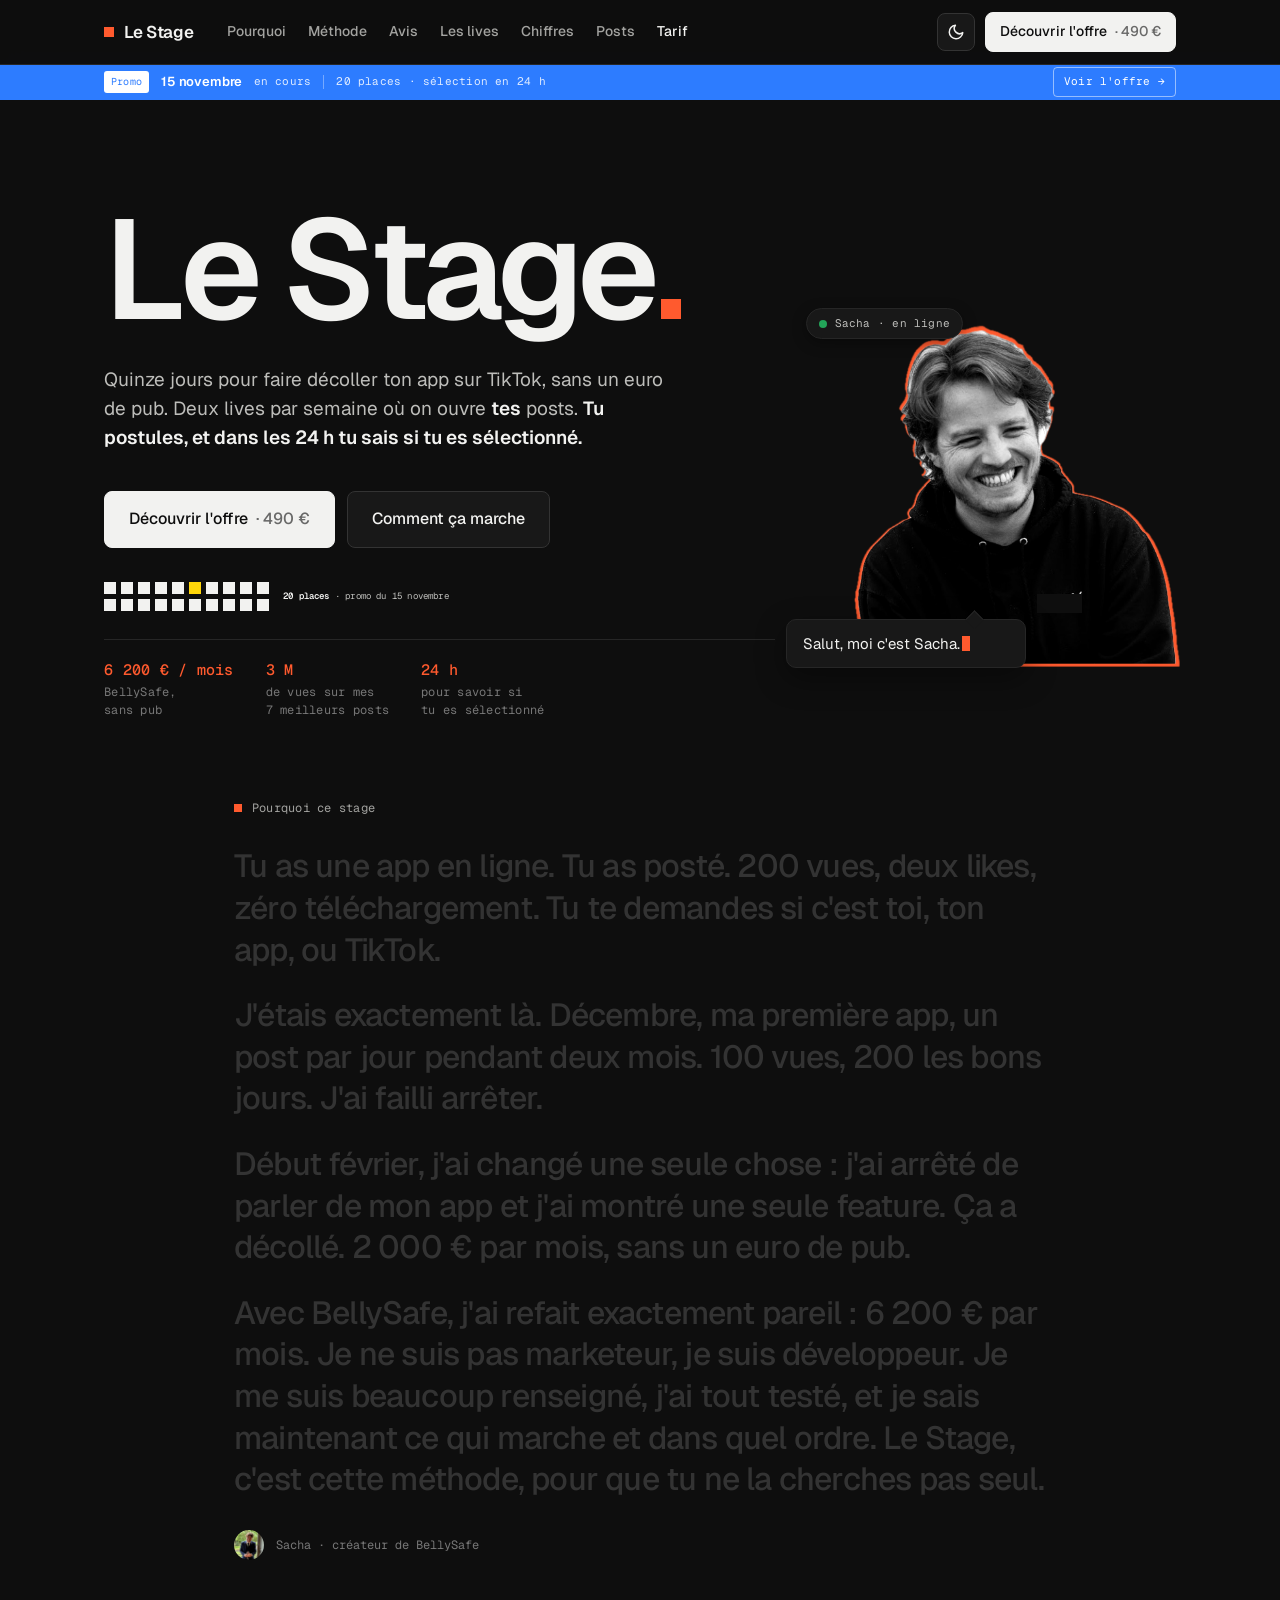
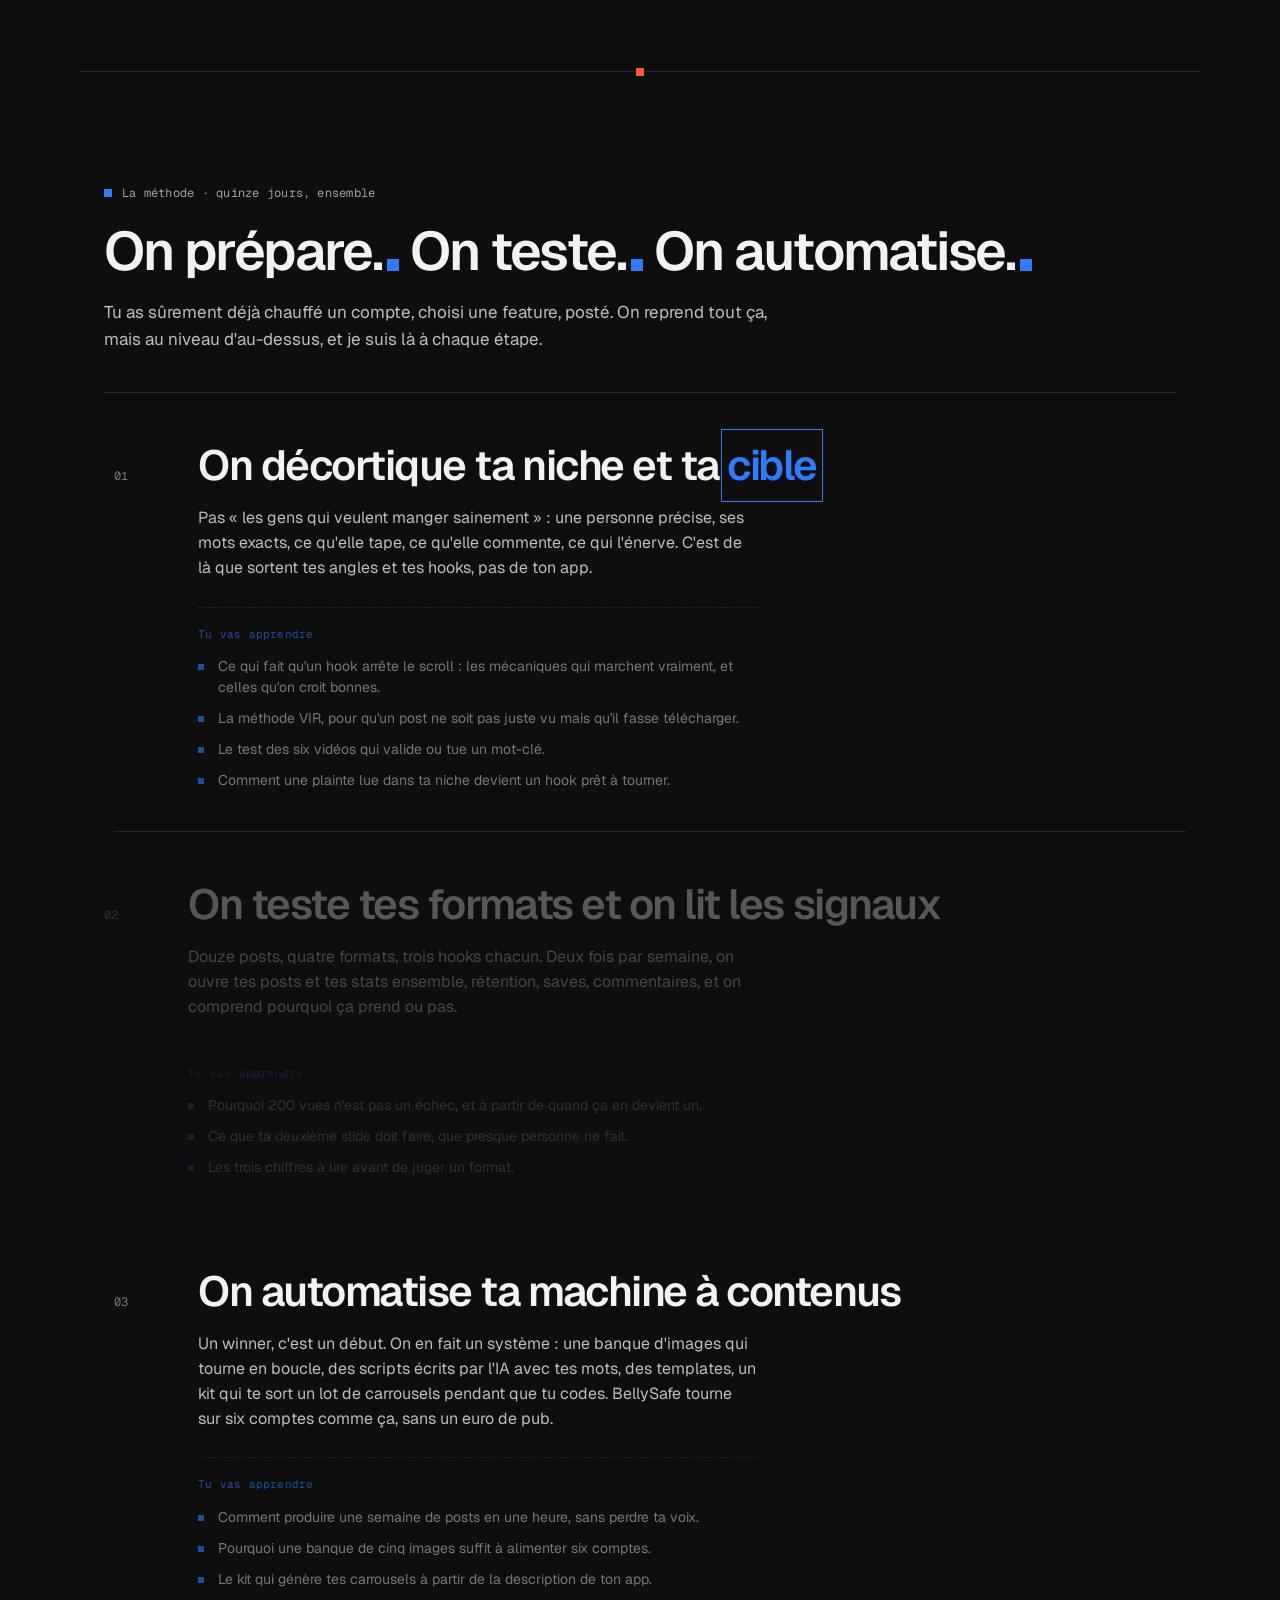
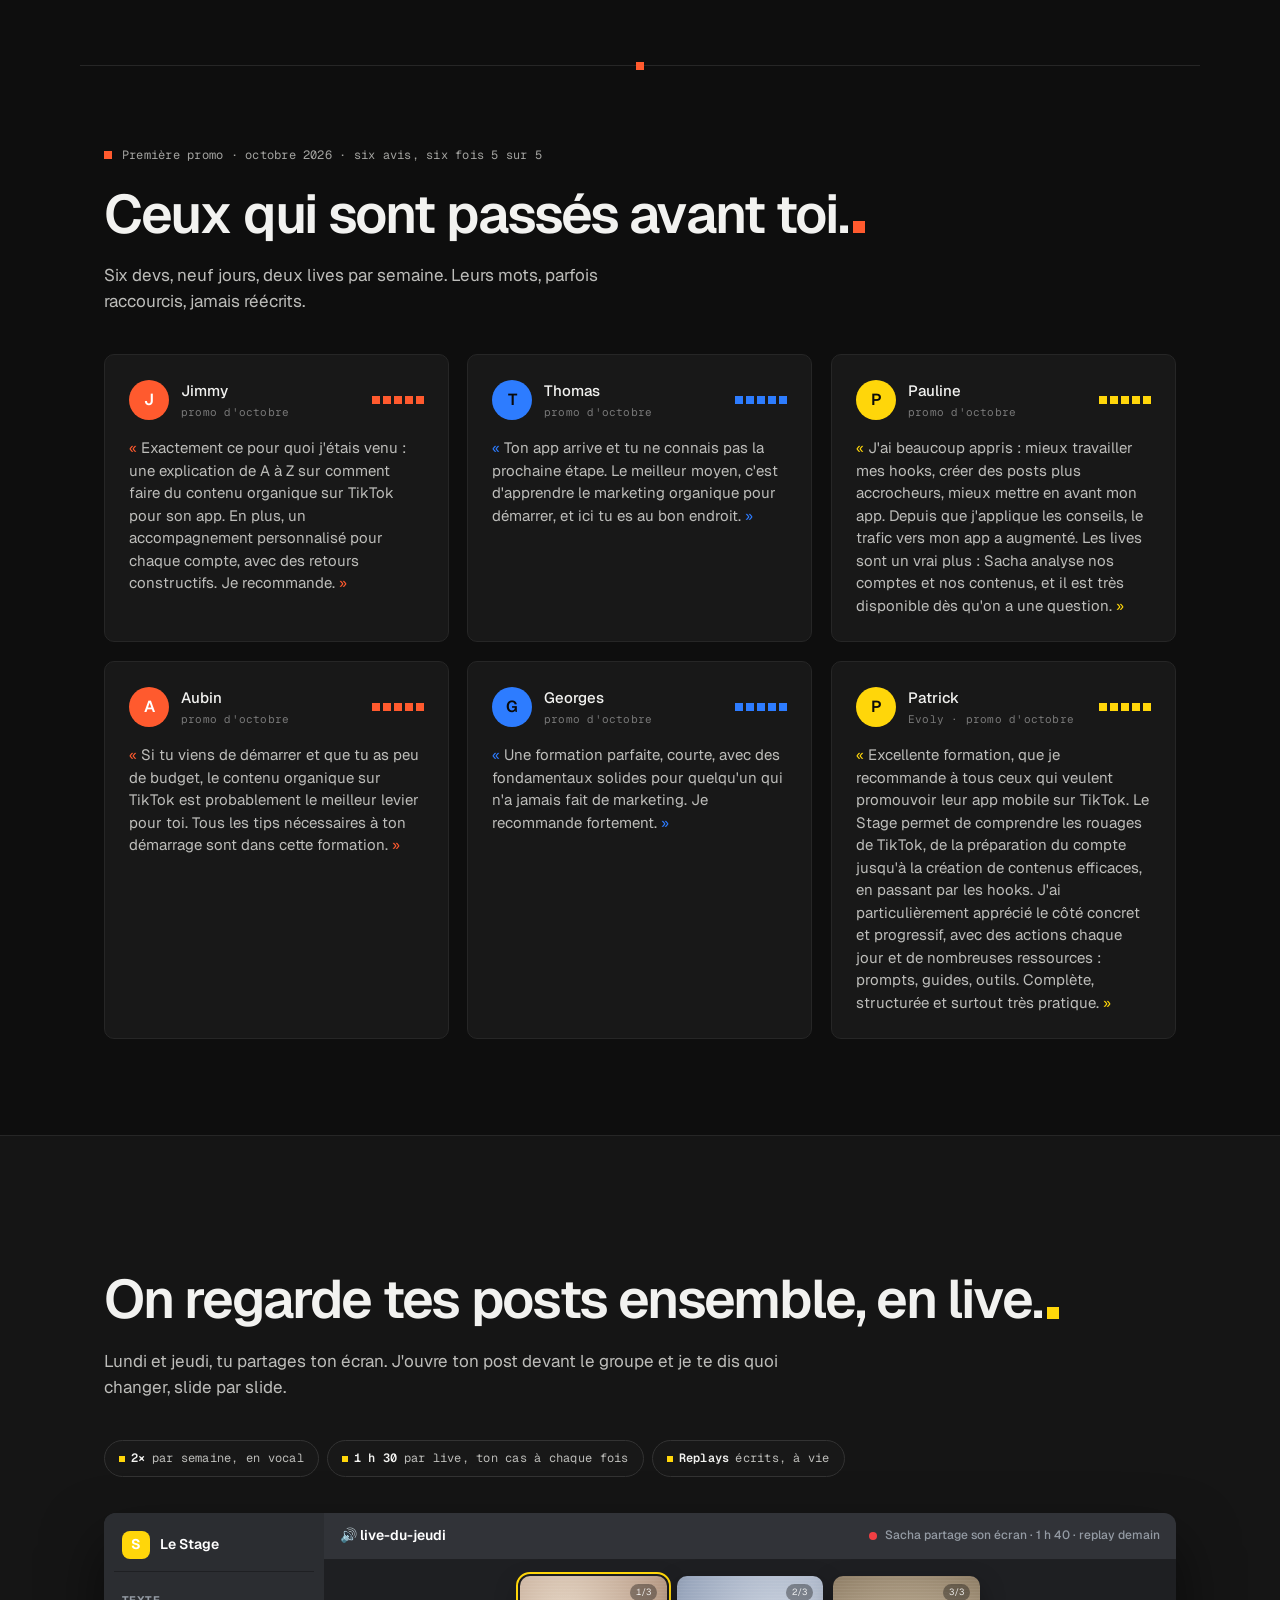
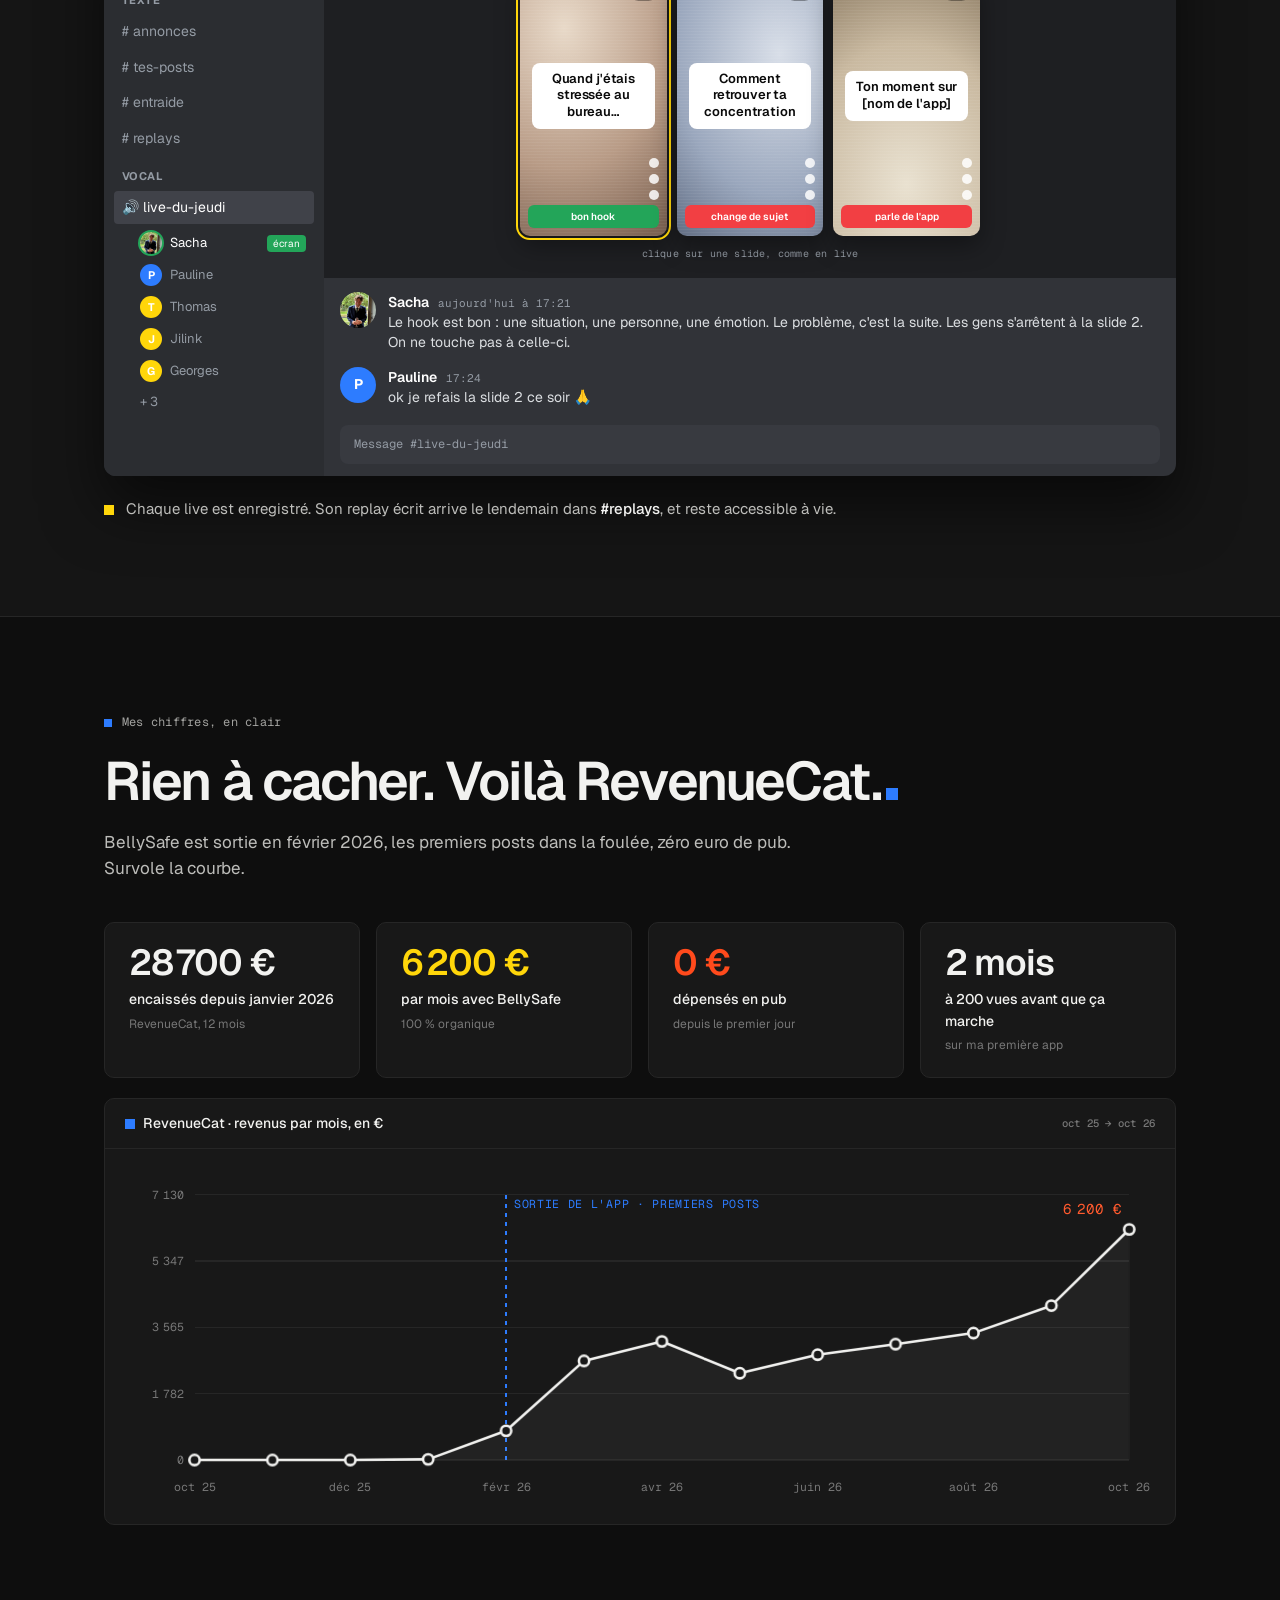
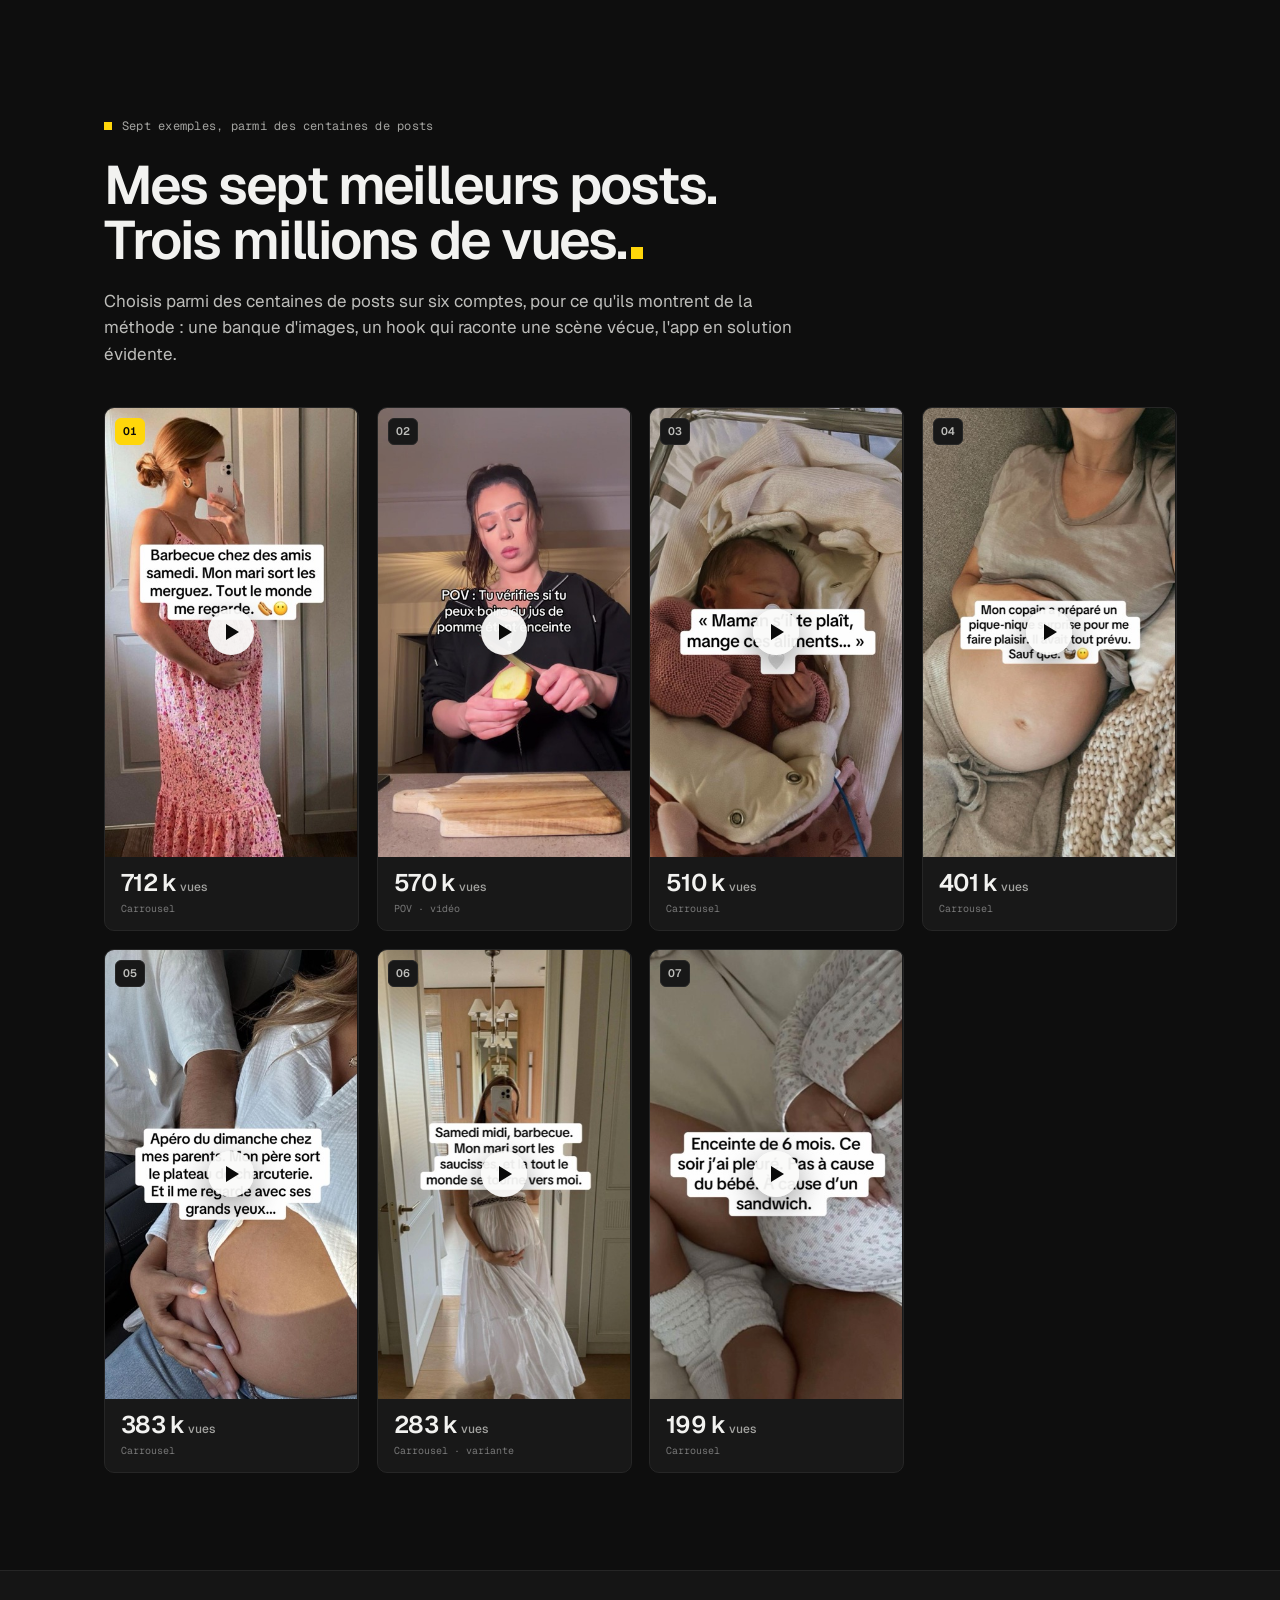
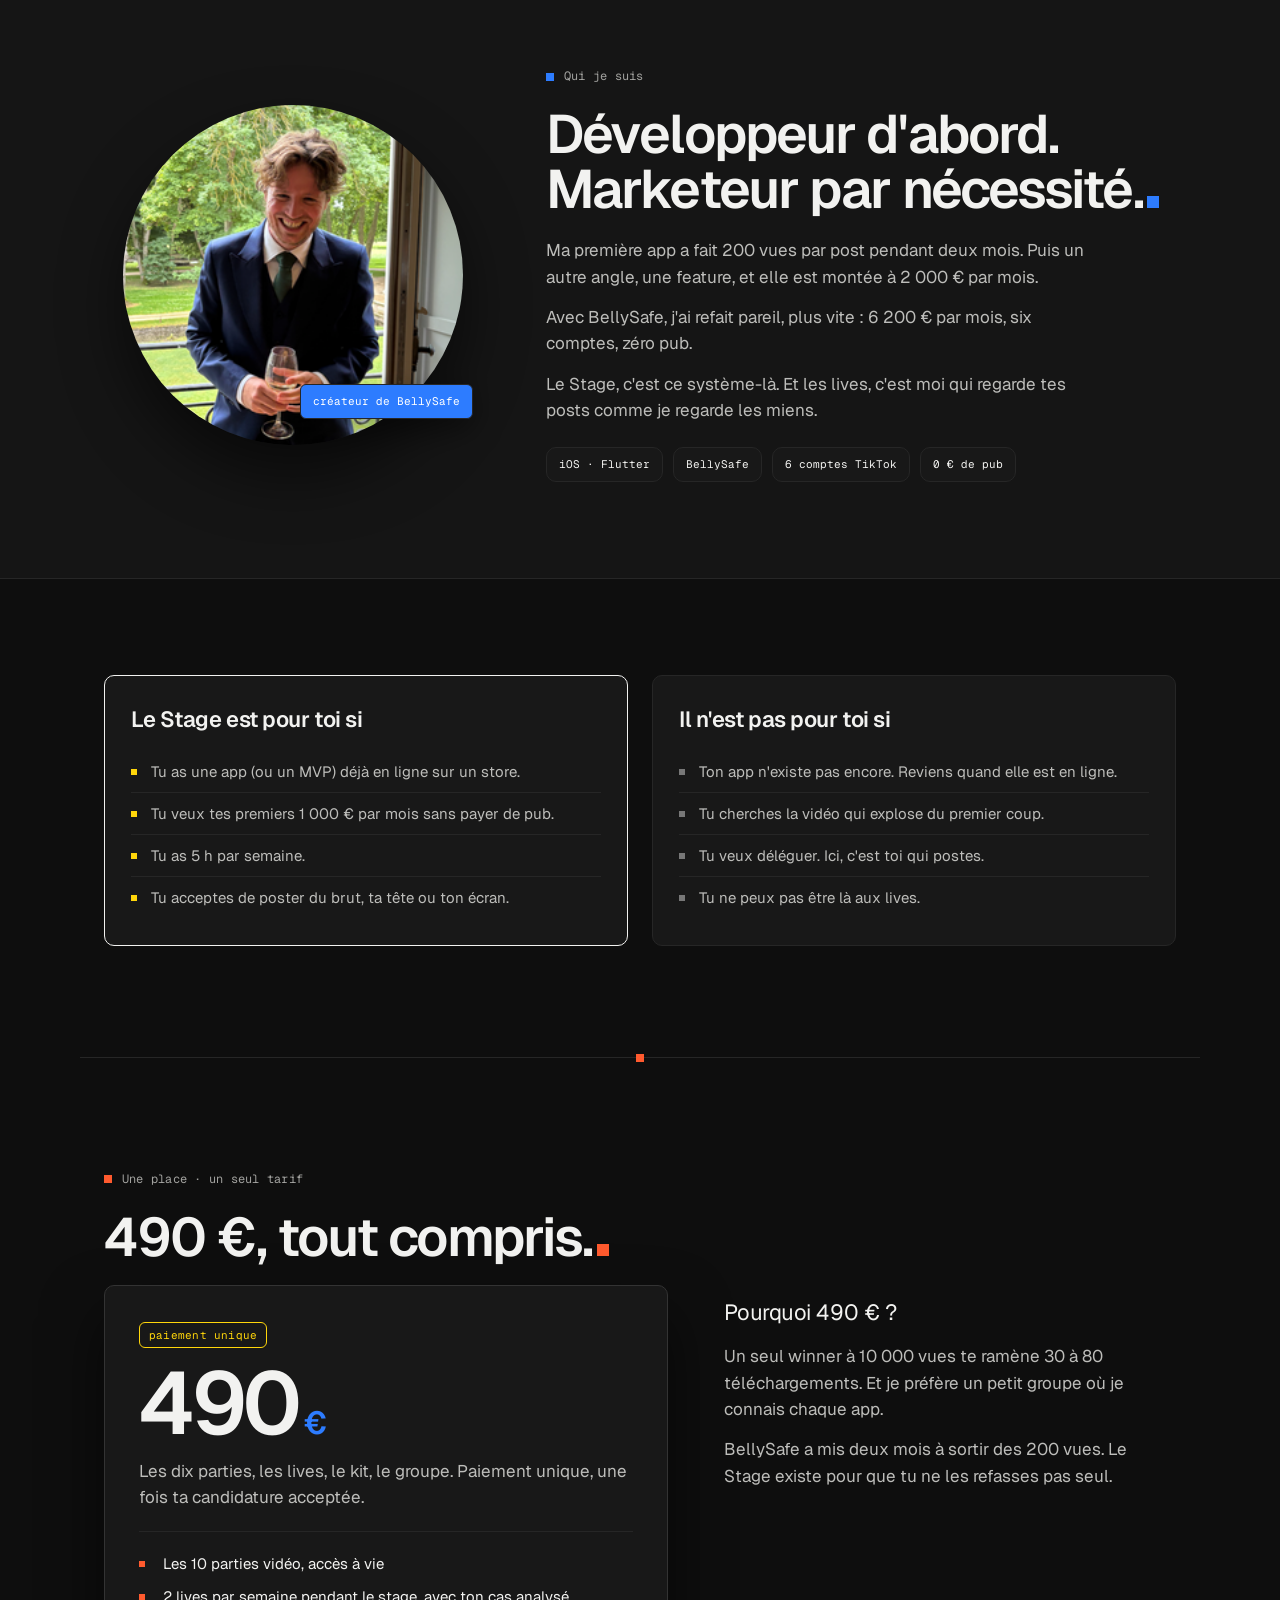
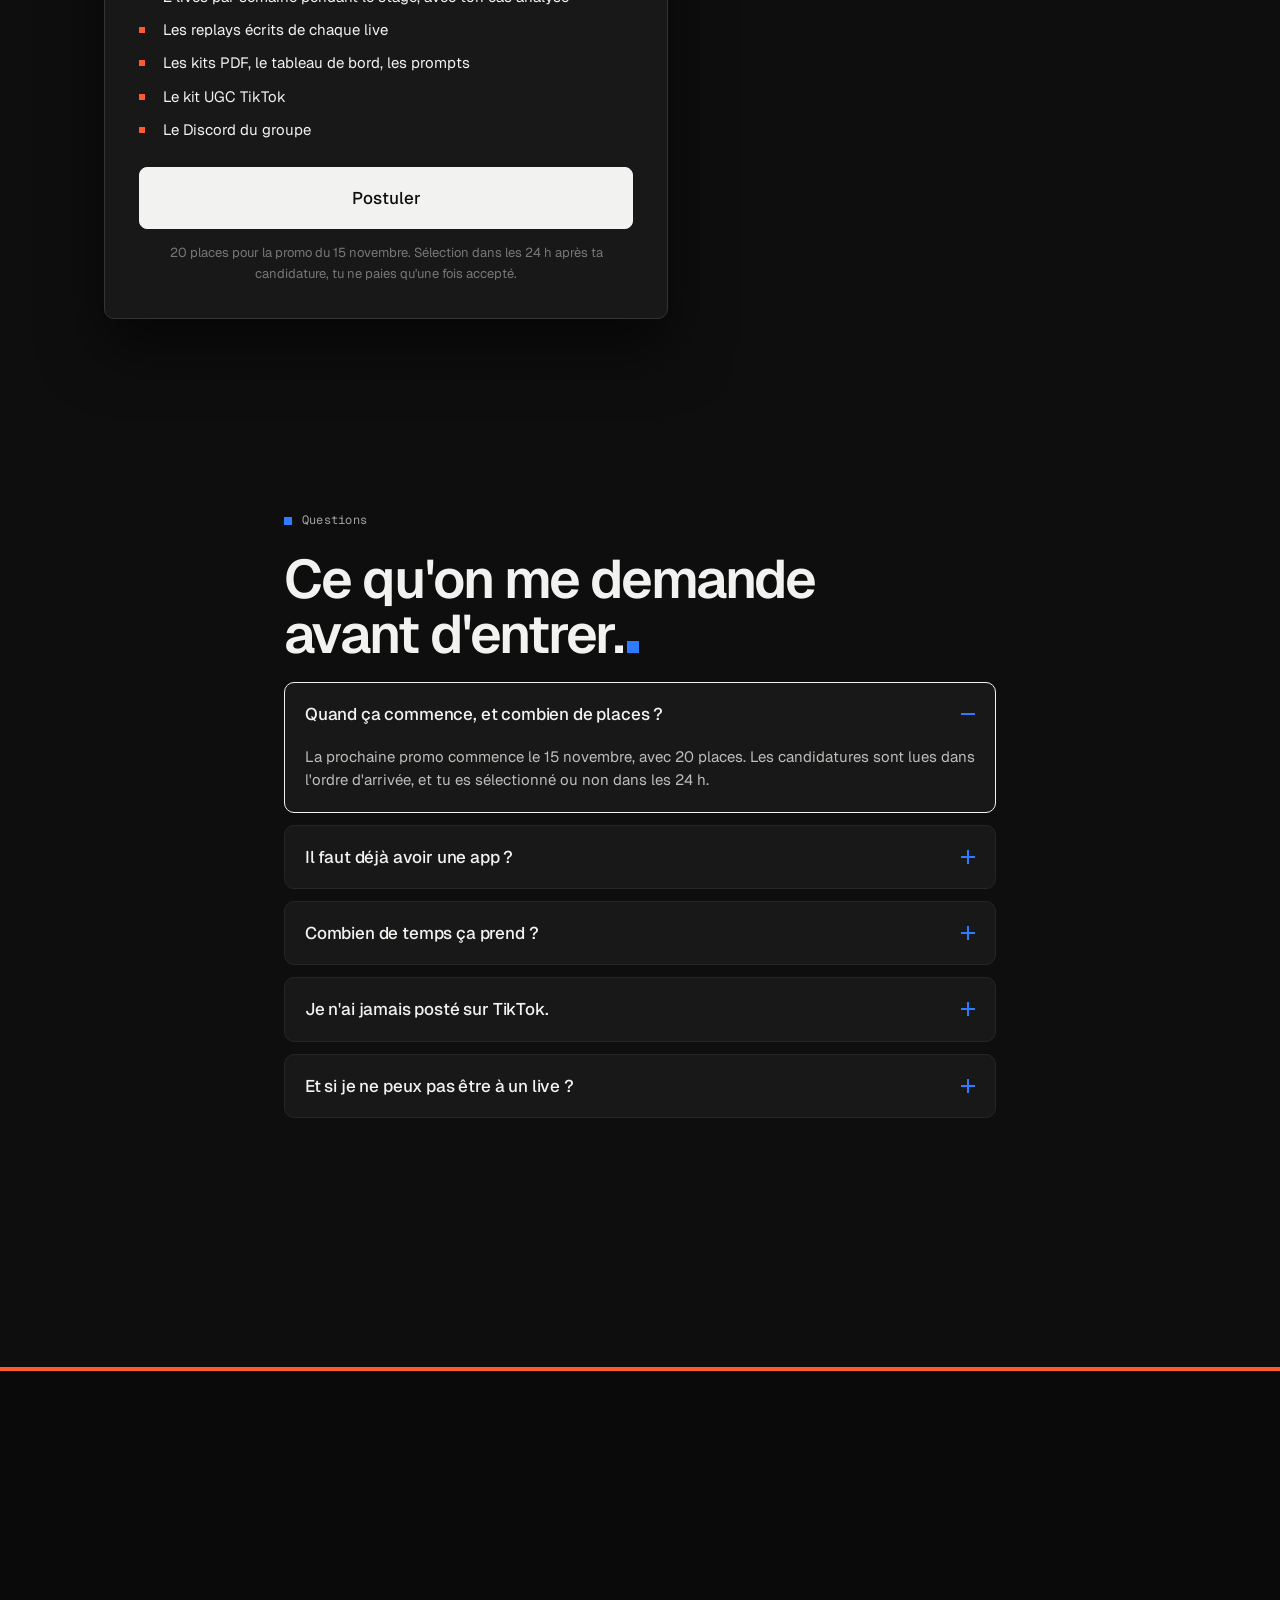
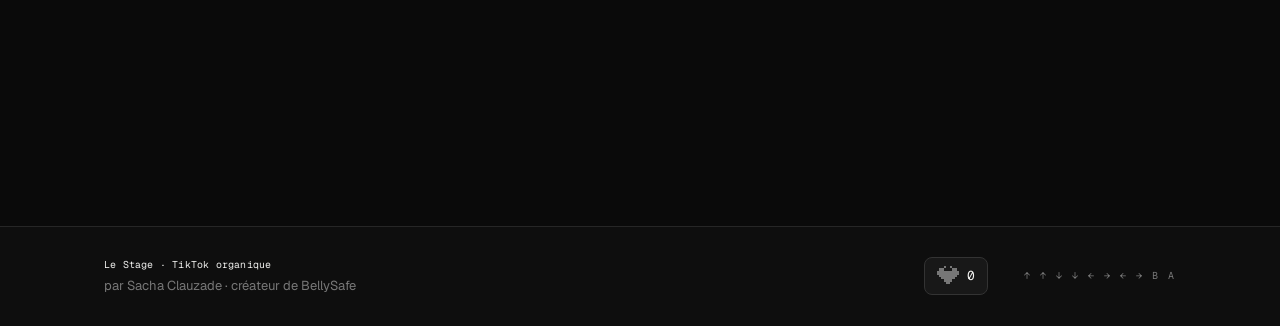
==== index.html @ ab3e021e "Les premiers boutons mènent au tarif, pas à la candidature ; prix rappelé sur la page postuler Co-Au" ====
<!doctype html>
<html lang="fr">
<head>
<meta charset="utf-8">
<meta name="viewport" content="width=device-width, initial-scale=1">
<title>Le Stage · TikTok organique, sur candidature</title>
<meta name="description" content="Le Stage : quinze jours pour faire décoller ton app sur TikTok sans un euro de pub. Tu postules, je lis ta candidature, je te dis si c'est pour toi. 490 €.">
<meta property="og:title" content="Le Stage · TikTok organique">
<meta property="og:description" content="Fais télécharger ton app. Sans un euro de pub. Quinze jours en ligne, vingt devs, deux lives par semaine où on analyse tes posts ensemble.">
<meta property="og:type" content="website">
<meta property="og:url" content="https://stage.sachaclauzade.me/">
<meta property="og:image" content="https://stage.sachaclauzade.me/assets/og.png">
<meta property="og:image:width" content="1200">
<meta property="og:image:height" content="630">
<meta name="twitter:card" content="summary_large_image">
<meta name="twitter:image" content="https://stage.sachaclauzade.me/assets/og.png">
<link rel="icon" type="image/png" sizes="64x64" href="favicon.png?v=3">
<link rel="icon" type="image/svg+xml" href="favicon.svg?v=3">
<link rel="shortcut icon" href="favicon.ico?v=3">
<link rel="apple-touch-icon" href="apple-touch-icon.png?v=3">
<link rel="preconnect" href="https://fonts.googleapis.com">
<link rel="preconnect" href="https://fonts.gstatic.com" crossorigin>
<link href="https://fonts.googleapis.com/css2?family=Geist:wght@400;500;600;700&family=Geist+Mono:wght@400;500&display=swap" rel="stylesheet">
<link rel="stylesheet" href="style.css">
</head>
<body>

<div class="intro" id="intro" aria-hidden="true"><i class="intro-px"></i></div>

<a class="skip" href="#methode">Aller au contenu</a>

<!-- ===================== NAV ===================== -->
<header class="nav">
  <div class="progress" id="progress" aria-hidden="true"></div>
  <div class="wrap nav-in">
    <a href="#top" class="brand boop" data-boop="y:-2"><i class="px-dot" aria-hidden="true"></i>Le Stage</a>
    <nav class="links" aria-label="Sections">
      <a href="#manifeste" class="boop" data-boop="y:-2">Pourquoi</a>
      <a href="#methode" class="boop" data-boop="y:-2">Méthode</a>
      <a href="#avis" class="boop" data-boop="y:-2">Avis</a>
      <a href="#lives" class="boop" data-boop="y:-2">Les lives</a>
      <a href="#chiffres" class="boop" data-boop="y:-2">Chiffres</a>
      <a href="#videos" class="boop" data-boop="y:-2">Posts</a>
      <a href="#tarif" class="boop" data-boop="y:-2">Tarif</a>
    </nav>
    <div class="nav-tools">
      <button class="icon-btn boop" id="themeToggle" data-boop="rotate:-20;scale:1.15" aria-label="Activer le mode sombre" title="Thème">
        <svg viewBox="0 0 24 24" width="18" height="18" fill="none" stroke="currentColor" stroke-width="2" stroke-linecap="round" stroke-linejoin="round" aria-hidden="true"><g class="th-sun"><circle cx="12" cy="12" r="4"/><path d="M12 2v2M12 20v2M4.9 4.9l1.4 1.4M17.7 17.7l1.4 1.4M2 12h2M20 12h2M4.9 19.1l1.4-1.4M17.7 6.3l1.4-1.4"/></g><g class="th-moon"><path d="M21 12.8A9 9 0 1 1 11.2 3a7 7 0 0 0 9.8 9.8z"/></g></svg>
      </button>
      <a href="#tarif" class="btn btn-ink btn-sm boop" data-boop="y:-2">Découvrir l'offre <span class="dim">· 490 €</span></a>
    </div>
  </div>
</header>

<div class="snack" id="snack" role="status">
  <div class="wrap snack-in">
    <span class="snack-tag mono">Promo</span>
    <b>15 novembre</b>
    <span class="mono snack-in-days" id="batchIn"></span>
    <span class="snack-sep" aria-hidden="true"></span>
    <span class="mono snack-places">20 places · sélection en 24 h</span>
    <a href="#tarif" class="snack-cta mono">Voir l'offre →</a>
  </div>
</div>


<main id="top">

<!-- ===================== HERO ===================== -->
<section class="hero" id="hero">
  <div class="wrap hero-in">
    <div class="hero-copy">
      <h1 class="h1" id="heroTitle"><span class="w">Le</span> <span class="w">Stage</span><i class="px-mascot" id="pixel" aria-hidden="true"></i></h1>
      <p class="lede">Quinze jours pour faire décoller ton app sur TikTok, sans un euro de pub. Deux lives par semaine où on ouvre <em>tes</em> posts. <b>Tu postules, et dans les 24 h tu sais si tu es sélectionné.</b></p>
      <div class="cta-row">
        <a href="#tarif" class="btn btn-ink btn-lg boop magnet" data-boop="y:-3;scale:1.03" id="heroCta" data-pixel-target>Découvrir l'offre <span class="dim">· 490 €</span></a>
        <a href="#manifeste" class="btn btn-lg boop" data-boop="y:-3">Comment ça marche</a>
      </div>
      <p class="places" aria-label="20 places pour la promo du 15 novembre"><span class="places-grid" id="placesGrid"></span><span class="mono"><b>20 places</b> · promo du 15 novembre</span></p>
      <ul class="proof mono" aria-label="Preuves">
        <li><b>6 200 € / mois</b><span>BellySafe,<br>sans pub</span></li>
        <li><b>3 M</b><span>de vues sur mes<br>7 meilleurs posts</span></li>
        <li><b>24 h</b><span>pour savoir si<br>tu es sélectionné</span></li>
      </ul>
    </div>
    <div class="hero-art" id="heroArt">
      <div class="bubble-wrap">
        <div class="portrait" id="portrait">
          <i class="rim" aria-hidden="true"></i>
          <img class="face" src="assets/sacha-cutout.png" alt="Sacha Clauzade" width="554" height="554">
          <i class="patch" aria-hidden="true"></i>
        </div>
        <span class="status mono"><i></i>Sacha · en ligne</span>
        <div class="say px-card" id="say"><p><span id="sayText"></span><i class="caret"></i></p></div>
      </div>
    </div>
  </div>
</section>

<!-- ===================== MANIFESTE ===================== -->
<section class="section manifeste" id="manifeste">
  <div class="wrap">
    <p class="eyebrow mono">Pourquoi ce stage</p>
    <div class="words" id="words">
    <p>Tu as une app en ligne. Tu as posté. 200 vues, deux likes, zéro téléchargement. Tu te demandes si c'est toi, ton app, ou TikTok.</p>
    <p>J'étais exactement là. Décembre, ma première app, un post par jour pendant deux mois. 100 vues, 200 les bons jours. J'ai failli arrêter.</p>
    <p>Début février, j'ai changé une seule chose : j'ai arrêté de parler de mon app et j'ai montré <em>une seule feature</em>. Ça a décollé. 2 000 € par mois, sans un euro de pub.</p>
    <p>Avec BellySafe, j'ai refait exactement pareil : 6 200 € par mois. Je ne suis pas marketeur, je suis développeur. Je me suis beaucoup renseigné, j'ai tout testé, et je sais maintenant ce qui marche et dans quel ordre. Le Stage, c'est cette méthode, pour que tu ne la cherches pas seul.</p>
    </div>
    <p class="sig"><img src="assets/sacha.png" alt="">Sacha · créateur de BellySafe</p>
  </div>
</section>

<div class="divider" aria-hidden="true"><button class="rainbow" aria-label="Retourner le pixel"></button></div>

<!-- ===================== MÉTHODE ===================== -->
<section class="section methode" id="methode">
  <div class="wrap">
    <p class="eyebrow mono">La méthode · quinze jours, ensemble</p>
    <h2 class="h2"><span class="hl">On prépare.</span> <span class="hl">On teste.</span> <span class="hl">On automatise.</span></h2>
    <p class="p p-wide">Tu as sûrement déjà chauffé un compte, choisi une feature, posté. On reprend tout ça, mais au niveau d'au-dessus, et je suis là à chaque étape.</p>

    <ol class="parts-list" id="partsList">
      <li class="pl" data-fx="target"><span class="pl-no mono">01</span><div><h3>On décortique ta niche et ta <span class="kw">cible</span></h3><p>Pas « les gens qui veulent manger sainement » : une personne précise, ses mots exacts, ce qu'elle tape, ce qu'elle commente, ce qui l'énerve. C'est de là que sortent tes angles et tes hooks, pas de ton app.</p>
        <ul class="learn"><li class="mono">Tu vas apprendre</li><li>Ce qui fait qu'un hook arrête le scroll : les mécaniques qui marchent vraiment, et celles qu'on croit bonnes.</li><li>La méthode VIR, pour qu'un post ne soit pas juste vu mais qu'il fasse télécharger.</li><li>Le test des six vidéos qui valide ou tue un mot-clé.</li><li>Comment une plainte lue dans ta niche devient un hook prêt à tourner.</li></ul></div></li>
      <li class="pl" data-fx="eye"><span class="pl-no mono">02</span><div><h3>On teste tes formats et on lit les <span class="kw">signaux</span></h3><p>Douze posts, quatre formats, trois hooks chacun. Deux fois par semaine, on ouvre tes posts et tes stats ensemble, rétention, saves, commentaires, et on comprend pourquoi ça prend ou pas.</p>
        <ul class="learn"><li class="mono">Tu vas apprendre</li><li>Pourquoi 200 vues n'est pas un échec, et à partir de quand ça en devient un.</li><li>Ce que ta deuxième slide doit faire, que presque personne ne fait.</li><li>Les trois chiffres à lire avant de juger un format.</li></ul></div></li>
      <li class="pl" data-fx="burst"><span class="pl-no mono">03</span><div><h3>On <span class="kw">automatise</span> ta machine à contenus</h3><p>Un winner, c'est un début. On en fait un système : une banque d'images qui tourne en boucle, des scripts écrits par l'IA avec tes mots, des templates, un kit qui te sort un lot de carrousels pendant que tu codes. BellySafe tourne sur six comptes comme ça, sans un euro de pub.</p>
        <ul class="learn"><li class="mono">Tu vas apprendre</li><li>Comment produire une semaine de posts en une heure, sans perdre ta voix.</li><li>Pourquoi une banque de cinq images suffit à alimenter six comptes.</li><li>Le kit qui génère tes carrousels à partir de la description de ton app.</li></ul></div></li>
    </ol>
  </div>
</section>

<div class="divider" aria-hidden="true"><button class="rainbow" aria-label="Retourner le pixel"></button></div>

<!-- ===================== AVIS ===================== -->
<section class="section avis" id="avis">
  <div class="wrap">
    <p class="eyebrow">Première promo · octobre 2026 · six avis, six fois 5 sur 5</p>
    <h2 class="h2">Ceux qui sont <span class="hl">passés avant toi.</span></h2>
    <p class="p">Six devs, neuf jours, deux lives par semaine. Leurs mots, parfois raccourcis, jamais réécrits.</p>
    <div class="avis-grid" id="avisGrid"></div>
  </div>
</section>

<!-- ===================== LIVES ===================== -->
<section class="section lives" id="lives">
  <div class="wrap">
    <p class="eyebrow mono">Le cœur du Stage · deux lives par semaine, sur Discord</p>
    <h2 class="h2">On regarde tes posts <span class="hl">ensemble, en live.</span></h2>
    <p class="p p-wide">Lundi et jeudi, tu partages ton écran. J'ouvre ton post devant le groupe et je te dis quoi changer, slide par slide.</p>
    <ul class="live-keys mono" aria-label="Les lives en bref">
      <li><b>2×</b> par semaine, en vocal</li>
      <li><b>1 h 30</b> par live, ton cas à chaque fois</li>
      <li><b>Replays</b> écrits, à vie</li>
    </ul>

    <div class="dc" id="liveDemo" aria-label="Exemple d'analyse en live, sur Discord">
      <aside class="dc-side">
        <div class="dc-server"><span class="dc-logo">S</span>Le Stage</div>
        <div class="dc-cat">Texte</div>
        <div class="dc-ch">#&nbsp;annonces</div>
        <div class="dc-ch">#&nbsp;tes-posts</div>
        <div class="dc-ch">#&nbsp;entraide</div>
        <div class="dc-ch">#&nbsp;replays</div>
        <div class="dc-cat">Vocal</div>
        <div class="dc-ch is-on">🔊&nbsp;live-du-jeudi</div>
        <ul class="dc-voice">
          <li class="is-talking"><img src="assets/sacha.png" alt=""><span>Sacha</span><i>écran</i></li>
          <li><b style="--a:var(--c2)">P</b><span>Pauline</span></li>
          <li><b style="--a:var(--px)">T</b><span>Thomas</span></li>
          <li><b style="--a:var(--c1)">J</b><span>Jilink</span></li>
          <li><b style="--a:var(--c1)">G</b><span>Georges</span></li>
          <li class="dc-more">+ 3</li>
        </ul>
      </aside>
      <div class="dc-main">
        <div class="dc-head"><span>🔊 live-du-jeudi</span><span class="dc-live"><i></i>Sacha partage son écran · 1 h 40 · replay demain</span></div>
        <div class="dc-screen">
          <div class="slides" id="slides">
            <button class="slide s1 is-active" data-slide="1"><span class="slide-no">1/3</span><span class="slide-txt">Quand j'étais stressée au bureau…</span><span class="slide-ui"><i></i><i></i><i></i></span><span class="verdict ok">bon hook</span></button>
            <button class="slide s2" data-slide="2"><span class="slide-no">2/3</span><span class="slide-txt">Comment retrouver ta concentration</span><span class="slide-ui"><i></i><i></i><i></i></span><span class="verdict ko">change de sujet</span></button>
            <button class="slide s3" data-slide="3"><span class="slide-no">3/3</span><span class="slide-txt">Ton moment sur [nom de l'app]</span><span class="slide-ui"><i></i><i></i><i></i></span><span class="verdict ko">parle de l'app</span></button>
          </div>
          <p class="dc-screen-hint mono">clique sur une slide, comme en live</p>
        </div>
        <div class="dc-chat">
          <div class="dc-msg"><img src="assets/sacha.png" alt=""><div><p class="dc-who">Sacha <span class="mono">aujourd'hui à 17:21</span></p>
            <div class="note" data-for="1"><p>Le hook est bon : une situation, une personne, une émotion. Le problème, c'est la suite. Les gens s'arrêtent à la slide 2. On ne touche pas à celle-ci.</p></div>
            <div class="note" data-for="2" hidden><p>La slide 2 doit <em>aggraver</em> le problème annoncé : le cœur qui s'accélère, les vagues d'angoisse. Et finir par une phrase qui appelle la suite. Pas un nouveau sujet.</p></div>
            <div class="note" data-for="3" hidden><p>« Ton moment sur Bloom » ne dit rien à qui ne connaît pas l'app. Reste vague et montre la feature : « j'ai utilisé cette app et en 30 secondes, j'allais mieux ».</p></div>
          </div></div>
          <div class="dc-msg"><b style="--a:var(--c2)">P</b><div><p class="dc-who">Pauline <span class="mono">17:24</span></p><p>ok je refais la slide 2 ce soir 🙏</p></div></div>
          <div class="dc-input mono">Message #live-du-jeudi</div>
        </div>
      </div>
    </div>

    <p class="replay-line"><span class="px-dot"></span>Chaque live est enregistré. Son replay écrit arrive le lendemain dans <b>#replays</b>, et reste accessible à vie.</p>


  </div>
</section>

<!-- ===================== CHIFFRES ===================== -->
<section class="section chiffres" id="chiffres">
  <div class="wrap">
    <p class="eyebrow">Mes chiffres, en clair</p>
    <h2 class="h2">Rien à cacher. <span class="hl">Voilà RevenueCat.</span></h2>
    <p class="p p-wide">BellySafe est sortie en février 2026, les premiers posts dans la foulée, zéro euro de pub. Survole la courbe.</p>
    <div class="stats" id="stats"></div>
    <figure class="rc px" id="rcChart" aria-label="Courbe des revenus mensuels RevenueCat, octobre 2025 à octobre 2026">
      <figcaption class="rc-head">
        <span class="rc-logo"><i></i> RevenueCat · revenus par mois, en €</span>
        <span class="mono dim" id="rcRange"></span>
      </figcaption>
      <div class="rc-body" id="rcBody"></div>
    </figure>
  </div>
</section>

<!-- ===================== VIDÉOS ===================== -->
<section class="section videos" id="videos">
  <div class="wrap">
    <p class="eyebrow mono">Sept exemples, parmi des centaines de posts</p>
    <h2 class="h2">Mes sept meilleurs posts. <span class="hl">Trois millions de vues.</span></h2>
    <p class="p p-wide">Choisis parmi des centaines de posts sur six comptes, pour ce qu'ils montrent de la méthode : une banque d'images, un hook qui raconte une scène vécue, l'app en solution évidente.</p>
    <div class="vgrid" id="vgrid"></div>
  </div>
</section>

<!-- ===================== QUI JE SUIS ===================== -->
<section class="section about" id="about">
  <div class="wrap about-in">
    <div class="about-photo tilt" id="aboutPhoto">
      <img src="assets/sacha.png" alt="Sacha Clauzade, le sourire, un verre à la main" width="256" height="256">
      <span class="float-tag px bg-pink tag-about">créateur de BellySafe</span>
    </div>
    <div>
      <p class="eyebrow">Qui je suis</p>
      <h2 class="h2">Développeur d'abord. <span class="hl">Marketeur par nécessité.</span></h2>
      <p class="p">Ma première app a fait 200 vues par post pendant deux mois. Puis un autre angle, une feature, et elle est montée à 2 000 € par mois.</p>
      <p class="p">Avec BellySafe, j'ai refait pareil, plus vite : 6 200 € par mois, six comptes, zéro pub.</p>
      <p class="p">Le Stage, c'est ce système-là. Et les lives, c'est moi qui regarde tes posts comme je regarde les miens.</p>
      <ul class="about-facts">
        <li class="px boop" data-boop="rotate:-2">iOS · Flutter</li>
        <li class="px boop" data-boop="rotate:2">BellySafe</li>
        <li class="px boop" data-boop="rotate:-2">6 comptes TikTok</li>
        <li class="px boop" data-boop="rotate:2">0 € de pub</li>
      </ul>
    </div>
  </div>
</section>

<!-- ===================== POUR QUI ===================== -->
<section class="section pourqui">
  <div class="wrap grid-2 gap">
    <div class="px col col-yes">
      <h3 class="h3">Le Stage est pour toi si</h3>
      <ul class="plain">
        <li>Tu as une app (ou un MVP) déjà en ligne sur un store.</li>
        <li>Tu veux tes premiers 1 000 € par mois sans payer de pub.</li>
        <li>Tu as 5 h par semaine.</li>
        <li>Tu acceptes de poster du brut, ta tête ou ton écran.</li>
      </ul>
    </div>
    <div class="px col col-dim">
      <h3 class="h3">Il n'est pas pour toi si</h3>
      <ul class="plain">
        <li>Ton app n'existe pas encore. Reviens quand elle est en ligne.</li>
        <li>Tu cherches la vidéo qui explose du premier coup.</li>
        <li>Tu veux déléguer. Ici, c'est toi qui postes.</li>
        <li>Tu ne peux pas être là aux lives.</li>
      </ul>
    </div>
  </div>
</section>

<div class="divider" aria-hidden="true"><button class="rainbow" aria-label="Retourner le pixel"></button></div>

<!-- ===================== TARIF ===================== -->
<section class="section tarif" id="tarif">
  <div class="wrap">
    <p class="eyebrow">Une place · un seul tarif</p>
    <h2 class="h2">490 €, <span class="hl">tout compris.</span></h2>
    <div class="price-wrap">
      <article class="price px tilt" id="priceCard">
        <div class="price-head">
          <span class="price-badge mono">paiement unique</span>
          <p class="price-amount"><span class="big" id="priceNum">490</span><span class="cur">€</span></p>
          <p class="price-sub">Les dix parties, les lives, le kit, le groupe. Paiement unique, une fois ta candidature acceptée.</p>
        </div>
        <ul class="price-list">
          <li>Les 10 parties vidéo, accès à vie</li>
          <li>2 lives par semaine pendant le stage, avec ton cas analysé</li>
          <li>Les replays écrits de chaque live</li>
          <li>Les kits PDF, le tableau de bord, les prompts</li>
          <li>Le kit UGC TikTok</li>
          <li>Le Discord du groupe</li>
        </ul>
        <a href="postuler.html" class="btn btn-ink btn-xl boop magnet" id="buyBtn" data-boop="y:-3;scale:1.02" data-pixel-target>Postuler</a>
        <p class="price-foot dim">20 places pour la promo du 15 novembre. Sélection dans les 24 h après ta candidature, tu ne paies qu'une fois accepté.</p>
      </article>
      <aside class="price-side">
        <p class="h3">Pourquoi 490 € ?</p>
        <p class="p">Un seul winner à 10 000 vues te ramène 30 à 80 téléchargements. Et je préfère un petit groupe où je connais chaque app.</p>
        <p class="p">BellySafe a mis deux mois à sortir des 200 vues. Le Stage existe pour que tu ne les refasses pas seul.</p>
      </aside>
    </div>
  </div>
</section>

<!-- ===================== FAQ ===================== -->
<section class="section faq" id="faq">
  <div class="wrap narrow">
    <p class="eyebrow">Questions</p>
    <h2 class="h2">Ce qu'on me demande <span class="hl">avant d'entrer.</span></h2>
    <div class="acc">
      <details class="px" open>
        <summary>Quand ça commence, et combien de places ?<span class="plus" aria-hidden="true"></span></summary>
        <div class="acc-body"><p>La prochaine promo commence le 15 novembre, avec 20 places. Les candidatures sont lues dans l'ordre d'arrivée, et tu es sélectionné ou non dans les 24 h.</p></div>
      </details>
      <details class="px">
        <summary>Il faut déjà avoir une app ?<span class="plus" aria-hidden="true"></span></summary>
        <div class="acc-body"><p>Oui. Le stage suppose une app ou un MVP en ligne sur un store. Tout part d'une feature de ton app à montrer, et tout se mesure en téléchargements.</p></div>
      </details>
      <details class="px">
        <summary>Combien de temps ça prend ?<span class="plus" aria-hidden="true"></span></summary>
        <div class="acc-body"><p>1 à 2 h de travail par partie, jusqu'à une demi-journée quand tu tournes plusieurs vidéos (6 en partie 7). Plus 30 min de warm-up par jour pendant les 3 premiers jours, et les lives.</p></div>
      </details>
      <details class="px">
        <summary>Je n'ai jamais posté sur TikTok.<span class="plus" aria-hidden="true"></span></summary>
        <div class="acc-body"><p>Tant mieux : on crée un compte neuf, exprès. Un compte perso, sans nom d'app, qui chauffe pendant 3 jours avant la première publication. Tu pars avec les mêmes armes que tout le monde.</p></div>
      </details>
      <details class="px">
        <summary>Et si je ne peux pas être à un live ?<span class="plus" aria-hidden="true"></span></summary>
        <div class="acc-body"><p>Chaque live a son replay écrit, avec ce qu'il faut retenir et les passages à écouter. Mais ton cas n'est analysé que si tu es là. Viens.</p></div>
      </details>
      <details class="px">
        <summary>Ça marche sans pub, vraiment ?<span class="plus" aria-hidden="true"></span></summary>
        <div class="acc-body"><p>BellySafe fait 6 200 € par mois sans un euro de pub depuis le début. Les leviers payants (créateurs, Spark Ads) sont présentés en partie 10 comme des options pour plus tard, quand ta routine tourne.</p></div>
      </details>
      <details class="px">
        <summary>C'est quoi la différence avec le bootcamp ?<span class="plus" aria-hidden="true"></span></summary>
        <div class="acc-body"><p>Le contenu est le même, resserré en 10 parties. Ce qui change, c'est le format : un groupe, des dates, et surtout les lives où on passe tes contenus au crible. C'est ça qui fait avancer.</p></div>
      </details>
    </div>
  </div>
</section>

<!-- ===================== FINAL CTA ===================== -->
<section class="section final" id="reserver">
  <div class="field-px" id="fieldPx" aria-hidden="true"></div>
  <div class="wrap final-in">
    <h2 class="h2">Promo du 15 novembre.<br>Vingt places, <span class="hl">sélection en 24 h.</span></h2>
    <a href="postuler.html" class="btn btn-paper btn-xl boop magnet" id="finalBtn" data-boop="y:-3;scale:1.02" data-pixel-target>Postuler · 5 minutes</a>
    <p class="dim">Tu réponds à quelques questions, je lis, et dans les 24 h tu sais si tu es sélectionné.</p>
  </div>
</section>

</main>

<footer class="foot">
  <div class="wrap foot-in">
    <div class="foot-left">
      <span class="mono">Le Stage · TikTok organique</span>
      <span class="dim">par Sacha Clauzade · créateur de BellySafe</span>
    </div>
    <button class="like boop" id="likeBtn" data-boop="scale:1.2;rotate:-6" aria-label="Aimer cette page">
      <svg class="heart" viewBox="0 0 10 9" width="22" height="20" shape-rendering="crispEdges" aria-hidden="true">
        <g class="heart-body">
        <rect x="1" y="1" width="2" height="1"/><rect x="3" y="0" width="1" height="1"/><rect x="6" y="0" width="1" height="1"/><rect x="7" y="1" width="2" height="1"/>
        <rect x="0" y="2" width="10" height="2"/><rect x="1" y="4" width="8" height="1"/><rect x="2" y="5" width="6" height="1"/><rect x="3" y="6" width="4" height="1"/><rect x="4" y="7" width="2" height="1"/>
        </g>
        <g class="heart-eyes"><rect class="heart-eye" x="3" y="2" width="1" height="1"/><rect class="heart-eye" x="6" y="2" width="1" height="1"/></g>
      </svg>
      <span class="mono" id="likeCount">0</span>
    </button>
    <p class="foot-note dim mono">↑ ↑ ↓ ↓ ← → ← → B A</p>
  </div>
</footer>

<div id="particles" aria-hidden="true"></div>
<div id="toast" class="toast px" role="status" aria-live="polite" hidden></div>

<div class="modal" id="videoModal" hidden>
  <div class="modal-bg" data-close></div>
  <div class="modal-box px">
    <button class="modal-close icon-btn" data-close aria-label="Fermer">✕</button>
    <div class="modal-frame" id="modalFrame"></div>
  </div>
</div>

<script src="data.js"></script>
<script src="app.js"></script>
</body>
</html>
---- style.css ----
/* ============================================================
   Le Stage · base
   Gris-blanc, noir, Geist. Un seul pixel orange, vivant.
   ============================================================ */

:root {
  --paper: #0E0E0E;
  --paper-2: #151515;
  --card: #181818;
  --ink: #F2F2F0;
  --ink-2: #BDBDBA;
  --g3: #777777;
  --g4: #A3A3A0;
  --line: #262626;
  --line-2: #333333;
  --px: #FF5A2E;
  --px-soft: rgba(255, 90, 46, 0.16);
  --c1: #FFD60A;   /* the trio: orange (--px), yellow, blue. Nothing else. */
  --c2: #2D7CFF;
  --ok: #23A559;   /* Discord green, only inside the Discord window */
  --pink: var(--px);           /* app.js reads --pink for particles and the chart */
  --violet: var(--px);
  --green: #4FD08A;
  --shadow: 0 10px 30px rgba(0,0,0,.4);
  --shadow-sm: 0 4px 14px rgba(0,0,0,.35);
  --shadow-lg: 0 30px 60px rgba(0,0,0,.55);
  --radius: 10px;
  --body: "Geist", "Inter", system-ui, sans-serif;
  --head: "Geist", "Inter", system-ui, sans-serif;
  --serif: var(--head);
  --display: "Geist Mono", ui-monospace, monospace;
  --spring: linear(0, 0.009, 0.035 2.1%, 0.141, 0.281 6.7%, 0.723 12.9%, 0.938 16.7%, 1.017, 1.077, 1.121, 1.149 24.3%, 1.159, 1.163, 1.161, 1.154 29.9%, 1.129 32.8%, 1.051 39.6%, 1.017 43.1%, 0.991, 0.977 51%, 0.974 53.8%, 0.975 57.1%, 0.997 69.8%, 1.003 76.9%, 1);
  --spring-soft: linear(0, 0.013, 0.05 2.9%, 0.19 6.6%, 0.455 11.4%, 0.75 16.9%, 0.952 21.5%, 1.043 24.3%, 1.108 27.5%, 1.139 30.4%, 1.148 33.1%, 1.138 36.4%, 1.096 41.4%, 1.012 50.5%, 0.983 56.9%, 0.98 63.1%, 1.002 79.6%, 1);
  color-scheme: dark;
}
:root[data-theme="light"] { --paper: #F3F3F1; --paper-2: #EBEBE8; --card: #FAFAF9; --ink: #0A0A0A; --ink-2: #4A4A4A; --g3: #8C8C8C; --g4: #5E5E5E; --line: #DCDCD8; --line-2: #C9C9C4; --px: #FF4A1C; --px-soft: rgba(255,74,28,.12); --green: #1E9E5A; --shadow: 0 1px 0 rgba(10,10,10,.04), 0 10px 30px rgba(10,10,10,.06); --shadow-sm: 0 1px 0 rgba(10,10,10,.04), 0 4px 14px rgba(10,10,10,.05); --shadow-lg: 0 2px 0 rgba(10,10,10,.04), 0 30px 60px rgba(10,10,10,.10); color-scheme: light; }

* { box-sizing: border-box; }
html { scroll-behavior: smooth; }
@media (prefers-reduced-motion: reduce) { html { scroll-behavior: auto; } }
body { margin: 0; background: var(--paper); color: var(--ink); font-family: var(--body); font-size: 17px; line-height: 1.55; -webkit-font-smoothing: antialiased; overflow-x: hidden; }
h1, h2, h3, h4 { margin: 0; font-weight: 600; letter-spacing: -0.03em; text-wrap: balance; }
p { margin: 0; }
a { color: inherit; }
button { font: inherit; color: inherit; background: none; border: 0; padding: 0; cursor: pointer; }
ul, ol { margin: 0; padding: 0; list-style: none; }
svg { display: block; }
img { display: block; max-width: 100%; }
em { font-style: italic; }
b { font-weight: 600; }
code { font-family: var(--display); font-size: 0.85em; background: var(--paper-2); padding: 2px 6px; border-radius: 5px; }

.mono { font-family: var(--display); font-size: 0.76em; letter-spacing: 0.02em; }
.dim { color: var(--g3); }
.wrap { max-width: 1120px; margin: 0 auto; padding-inline: 24px; }
.wrap.narrow { max-width: 760px; }
.skip { position: absolute; left: -999px; top: 8px; background: var(--ink); color: var(--paper); padding: 8px 12px; z-index: 100; }
.skip:focus { left: 8px; }
:focus-visible { outline: 2px solid var(--px); outline-offset: 3px; border-radius: 4px; }

.c-pink { color: var(--px); }
.c-cyan, .c-yellow { color: var(--ink); }
.bg-pink { background: var(--px) !important; color: #fff; }
.bg-cyan, .bg-yellow { background: var(--card) !important; color: var(--ink); }

/* a pixel: the only colour on the page */
.px-dot { display: inline-block; width: 10px; height: 10px; background: var(--px); flex: none; }
.hl { color: var(--ink); position: relative; white-space: nowrap; }
.hl::after { content: ""; display: inline-block; width: .22em; height: .22em; background: var(--px); margin-left: .08em; vertical-align: baseline; transform: scale(0); }
.reveal.is-in .hl::after, .final .hl::after { animation: hlpop .6s var(--spring) .7s forwards; }
@keyframes hlpop { to { transform: scale(1); } }
@media (max-width: 600px) { .hl { white-space: normal; } }

/* --- card ------------------------------------------------- */
.px { background: var(--card); border: 1px solid var(--line); border-radius: var(--radius); }
.px-card { background: var(--card); border: 1px solid var(--line); border-radius: var(--radius); box-shadow: var(--shadow); }

/* --- type ------------------------------------------------- */
.eyebrow { font-family: var(--display); font-size: 12px; letter-spacing: 0.02em; color: var(--g4); margin-bottom: 22px; display: flex; align-items: center; gap: 10px; }
.eyebrow::before { content: ""; width: 8px; height: 8px; background: var(--px); flex: none; }
.snack { position: fixed; top: 64px; left: 0; right: 0; z-index: 39; height: 36px; background: var(--c2); color: #fff; font-size: 13px; }
.snack-in { display: flex; align-items: center; gap: 12px; height: 100%; white-space: nowrap; }
.snack-tag { font-size: 10px; background: #fff; color: var(--c2); padding: 3px 7px; border-radius: 3px; }
.snack b { font-weight: 600; letter-spacing: -0.01em; }
.snack-in-days { font-size: 11px; color: rgba(255,255,255,.85); }
.snack-sep { width: 1px; height: 14px; background: rgba(255,255,255,.35); }
.snack-places { font-size: 11px; color: rgba(255,255,255,.85); }
.snack-cta { margin-left: auto; font-size: 11px; color: #fff; text-decoration: none; padding: 5px 10px; border: 1px solid rgba(255,255,255,.5); border-radius: 4px; transition: background 150ms, color 150ms; }
.snack-cta:hover { background: #fff; color: var(--c2); }
main { padding-top: 36px; }
.nav { top: 0; }
.intro { z-index: 100; }
@media (max-width: 700px) { .snack-places, .snack-sep { display: none; } .snack { font-size: 12px; } }
.h1 { font-size: clamp(64px, 11vw, 152px); line-height: 0.92; letter-spacing: -0.05em; font-weight: 600; position: relative; }
.h1 .w { display: inline-block; }
.h1 .l { display: inline-block; transition: color 300ms; will-change: transform; }
.h1 .l.is-hit { color: var(--hit, var(--px)); }
.h2 { font-size: clamp(32px, 4.4vw, 54px); line-height: 1.02; letter-spacing: -0.035em; margin-bottom: 20px; }
.h3 { font-size: 22px; letter-spacing: -0.02em; margin-bottom: 14px; }
.lede { font-size: 19px; line-height: 1.55; max-width: 560px; margin-top: 30px; color: var(--ink-2); }
.lede em { color: var(--ink); font-style: normal; font-weight: 600; }
.lede b { color: var(--ink); }
.p { max-width: 560px; color: var(--ink-2); }
.p + .p { margin-top: 14px; }
.p-wide { max-width: 700px; margin-bottom: 40px; }
.ok { color: var(--green); }
.ko { color: var(--g3); }

/* --- buttons ---------------------------------------------- */
.btn { display: inline-flex; align-items: center; gap: 8px; font-weight: 500; font-size: 15px; text-decoration: none; padding: 13px 20px; border-radius: 8px; background: var(--card); color: var(--ink); border: 1px solid var(--line-2); transition: border-color 150ms, box-shadow 200ms, transform 200ms var(--spring), background 150ms; white-space: nowrap; }
.btn:hover { border-color: var(--ink); }
.btn:active { transform: scale(0.98); }
.btn-ink { background: var(--ink); color: var(--paper); border-color: var(--ink); }
.btn-ink:hover { background: var(--px); border-color: var(--px); color: #fff; box-shadow: 0 10px 30px var(--px-soft), 0 0 0 4px var(--px-soft); }
.magnet { transition: transform 200ms var(--spring-soft); }
.btn-ink .dim { color: color-mix(in srgb, var(--paper) 60%, transparent); }
.btn-paper { background: var(--paper); color: var(--ink); border-color: var(--paper); }
.btn-paper:hover { background: var(--px); color: #fff; border-color: var(--px); }
.btn-sm { padding: 8px 14px; font-size: 14px; }
.btn-lg { padding: 15px 24px; font-size: 16px; }
.btn-xl { padding: 17px 28px; font-size: 17px; width: 100%; justify-content: center; }
.btn .arrow { display: inline-block; animation: bob 1.4s var(--spring) infinite; }
@keyframes bob { 0%,100% { translate: 0 0; } 50% { translate: 0 3px; } }
.icon-btn { width: 38px; height: 38px; display: grid; place-items: center; border: 1px solid var(--line-2); border-radius: 8px; background: var(--card); }
.icon-btn:hover { border-color: var(--ink); }

.boop, .tilt { will-change: transform; }
@media (prefers-reduced-motion: reduce) { .boop, .tilt { transform: none !important; } }

/* --- nav -------------------------------------------------- */
.nav { position: sticky; z-index: 40; background: color-mix(in srgb, var(--paper) 84%, transparent); backdrop-filter: blur(12px); -webkit-backdrop-filter: blur(12px); border-bottom: 1px solid var(--line); }
.progress { position: absolute; left: 0; bottom: -1px; height: 2px; width: 100%; background: var(--px); transform: scaleX(var(--p, 0)); transform-origin: left; }
.nav-in { display: flex; align-items: center; gap: 26px; height: 64px; }
.brand { display: inline-flex; align-items: center; gap: 10px; text-decoration: none; font-weight: 600; font-size: 17px; letter-spacing: -0.02em; white-space: nowrap; }
.links { display: flex; gap: 22px; margin-left: 8px; }
.links a { font-size: 14px; font-weight: 500; text-decoration: none; color: var(--g4); transition: color 150ms; }
.links a:hover, .links a.is-active { color: var(--ink); }
.nav-tools { margin-left: auto; display: flex; align-items: center; gap: 10px; }
#soundToggle .snd-off { display: none; }
#soundToggle[aria-pressed="false"] .snd-waves { display: none; }
#soundToggle[aria-pressed="false"] .snd-off { display: block; }
.th-sun { display: none; }
:root[data-theme="light"] .th-sun { display: block; }
:root[data-theme="light"] .th-moon { display: none; }
@media (max-width: 960px) { .links { display: none; } }
@media (max-width: 560px) { .nav-tools .btn { display: none; } }

/* --- hero ------------------------------------------------- */
.hero { padding: 104px 0 80px; position: relative; }
.hero-in { display: grid; grid-template-columns: 1.3fr 0.7fr; gap: 40px; align-items: center; }
.cta-row { display: flex; flex-wrap: wrap; gap: 12px; margin-top: 38px; }
.places { display: flex; align-items: center; gap: 14px; margin-top: 34px; font-size: 12px; color: var(--ink-2); flex-wrap: wrap; }
.places b { color: var(--ink); }
.places-grid { display: grid; grid-template-columns: repeat(10, 10px); gap: 4px; }
.places-grid { grid-template-columns: repeat(10, 12px); gap: 5px; }
.places-grid i { width: 12px; height: 12px; background: var(--ink); transform: scale(.4); opacity: .4; cursor: pointer; transition: transform 250ms var(--spring), background 180ms steps(1); }
.places-grid i:hover { transform: scale(1.5) rotate(45deg) !important; }
.places-grid.is-in i { animation: placein .5s var(--spring) forwards; animation-delay: calc(var(--i) * 45ms); }
.places-grid i.lit { background: var(--lit, var(--px)); transform: scale(1.25); }
@keyframes placein { to { transform: scale(1); opacity: 1; } }
.places b { color: var(--ink); }
.proof { display: grid; grid-template-columns: repeat(4, auto); justify-content: start; gap: 12px 32px; margin-top: 28px; border-top: 1px solid var(--line); padding-top: 18px; }
.proof li { display: flex; flex-direction: column; }
@media (max-width: 560px) { .proof { grid-template-columns: 1fr 1fr; } }
.proof b { font-size: 15px; font-weight: 500; color: var(--px); }
.proof span { font-size: 12px; color: var(--g3); margin-top: 2px; line-height: 1.5; }

/* the mascot pixel, as the full stop of the title */
.px-mascot { display: inline-block; width: .14em; height: .14em; background: var(--px); margin-left: .06em; vertical-align: baseline; cursor: pointer; will-change: transform; transition: scale 180ms var(--spring); }
.px-mascot.blink { scale: 1 .25; }
.px-ghost { position: fixed; left: 0; top: 0; width: 14px; height: 14px; background: var(--px); pointer-events: none; z-index: 54; opacity: .5; animation: ghost 500ms ease-out forwards; }
@keyframes ghost { to { opacity: 0; transform: scale(.4); } }
.px-mascot:hover { scale: 1.25; }

/* the bubble: photo, orbiting pixels, status, a speech bubble that types */
.hero-art { display: flex; justify-content: center; }
.bubble-wrap { position: relative; width: 360px; height: 380px; }
.portrait { position: absolute; inset: 0; cursor: pointer; --rim: var(--px); --rw: 1.022; }
.portrait:hover { --rw: 1.04; }
.face { position: absolute; inset: 0; width: 100%; height: 100%; object-fit: contain; display: block; filter: grayscale(1) contrast(1.05); z-index: 2; transition: transform 300ms var(--spring); }
.portrait:hover .face { transform: scale(1.01); }
/* a thick rim around the silhouette: the photo's own mask, scaled up, hollowed out */
.rim { position: absolute; inset: 0; background: var(--rim); transition: background 150ms steps(1), transform 350ms var(--spring); z-index: 1;
  -webkit-mask: url("assets/sacha-cutout.png") center / contain no-repeat; mask: url("assets/sacha-cutout.png") center / contain no-repeat;
  transform: scale(var(--rw)); transform-origin: 50% 62%; }
.rim::after { content: ""; position: absolute; inset: 0; background: var(--paper); -webkit-mask: inherit; mask: inherit; transform: scale(calc(1 / var(--rw) * .996)); transform-origin: 50% 62%; }
.portrait:hover .rim { animation: rimcycle 1.2s steps(1) infinite; }
@keyframes rimcycle { 0% { background: var(--px); } 33% { background: var(--c1); } 66% { background: var(--c2); } 100% { background: var(--px); } }
.portrait.glitch { --rim: var(--c2); }
.portrait.glitch .face { transform: translate(4px, -2px); transition: none; }
.status, .say { z-index: 5; }
.patch { position: absolute; left: 61.5%; top: 79%; width: 12.5%; height: 5%; background: var(--paper); pointer-events: none; z-index: 3; }
.status { position: absolute; top: 14px; left: -10px; display: inline-flex; align-items: center; gap: 8px; background: var(--card); border: 1px solid var(--line); border-radius: 999px; padding: 6px 12px; font-size: 11px; color: var(--ink-2); box-shadow: var(--shadow-sm); }
.status i { width: 8px; height: 8px; border-radius: 50%; background: var(--ok); box-shadow: 0 0 0 0 rgba(0,208,132,.5); animation: ping 1.8s ease-out infinite; }
@keyframes ping { to { box-shadow: 0 0 0 8px rgba(0,208,132,0); } }
.say { position: absolute; left: -30px; bottom: 6px; min-width: 240px; max-width: 290px; padding: 12px 16px; font-size: 15px; color: var(--ink); animation: float 5s ease-in-out infinite; }
.say p { margin: 0; min-height: 1.5em; }
.say::before { content: ""; position: absolute; top: -7px; right: 44px; width: 12px; height: 12px; background: var(--card); border-left: 1px solid var(--line); border-top: 1px solid var(--line); transform: rotate(45deg); }
.caret { display: inline-block; width: 8px; height: 1em; background: var(--px); vertical-align: -0.15em; margin-left: 2px; animation: blink 0.9s steps(1) infinite; }
@keyframes blink { 50% { opacity: 0; } }
@keyframes float { 0%,100% { translate: 0 0; } 50% { translate: 0 -8px; } }
@media (max-width: 900px) {
  .hero { padding: 56px 0 56px; }
  .hero-in { grid-template-columns: 1fr; gap: 28px; }
  .hero-art { order: -1; justify-content: flex-start; }
  .bubble-wrap { width: 100%; height: 260px; }
  .portrait { inset: 0 auto 0 0; width: 240px; }
  .status { left: 0; top: 0; }
  .say { left: 170px; bottom: 10px; min-width: 0; max-width: 200px; }
}

/* cursor sparkles in the hero: tiny pixels */
.spark { position: fixed; left: 0; top: 0; pointer-events: none; z-index: 55; width: 6px; height: 6px; translate: var(--x) var(--y); background: var(--c, var(--px)); animation: spark 650ms var(--spring-soft) forwards; }
@keyframes spark { 0% { transform: translate(-50%,-50%) scale(0); opacity: 1; } 40% { transform: translate(-50%,-50%) scale(1); } 100% { transform: translate(-50%, calc(-50% - 22px)) scale(0); opacity: 0; } }

/* --- divider: a hairline with one pixel ----------------------- */
.divider { padding: 12px 0; display: flex; justify-content: center; }
.rainbow { width: min(100% - 48px, 1120px); height: 8px; cursor: pointer; background: linear-gradient(var(--line), var(--line)) center / 100% 1px no-repeat; position: relative; }
.rainbow::after { content: ""; position: absolute; left: 50%; top: 0; width: 8px; height: 8px; translate: -50% 0; background: var(--px); transition: transform 500ms var(--spring), background 200ms; }
.rainbow:hover::after { transform: rotate(45deg) scale(1.3); }
.rainbow.is-spun::after { transform: rotate(225deg); background: var(--ink); }

/* --- sections --------------------------------------------- */
.section { padding: 96px 0; }
.grid-2 { display: grid; grid-template-columns: 1fr 1fr; gap: 64px; align-items: center; }
.grid-2.gap { gap: 24px; align-items: stretch; }
@media (max-width: 900px) { .grid-2 { grid-template-columns: 1fr; gap: 40px; } .section { padding: 72px 0; } }

/* manifeste */
.manifeste { padding: 0 0 96px; }
.manifeste .wrap { max-width: 860px; }
.manifeste p:not(.eyebrow):not(.sig) { font-size: clamp(22px, 2.6vw, 32px); line-height: 1.3; color: var(--ink); letter-spacing: -0.025em; font-weight: 500; max-width: none; }
.manifeste p:not(.eyebrow) + p:not(.sig) { margin-top: 24px; }
.manifeste em { font-style: normal; color: var(--px); }
.manifeste .words p { color: var(--line-2); }
.manifeste .words .wd { display: inline-block; color: var(--line-2); transition: color 350ms ease, transform 500ms var(--spring); transform: translateY(6px); }
.manifeste .words .wd.on { color: var(--ink); transform: translateY(0); }
.manifeste .words em .wd.on { color: var(--px); }
.manifeste .words .wd.hot { color: var(--px); }
.manifeste .sig { margin-top: 36px; font-family: var(--display); font-size: 12px; color: var(--g3); display: flex; align-items: center; gap: 12px; font-weight: 400; letter-spacing: 0; }
.manifeste .sig img { width: 30px; height: 30px; border-radius: 50%; object-fit: cover; }

/* méthode: a list, each title animated after its meaning */
.parts-list { border-top: 1px solid var(--line); }
.pl { display: grid; grid-template-columns: 64px 1fr; gap: 20px; padding: 40px 0; border-bottom: 1px solid var(--line); align-items: baseline; cursor: default; opacity: .32; transition: opacity 400ms ease, transform 500ms var(--spring); transform: translateX(0); }
.pl.is-focus { opacity: 1; transform: translateX(10px); }
.pl-no { color: var(--g3); font-size: 12px; padding-top: 8px; transition: color 300ms; }
.pl h3 { font-size: clamp(28px, 3.4vw, 42px); letter-spacing: -0.035em; margin: 0 0 8px; position: relative; display: inline-block; }
.pl p { margin: 0; color: var(--ink-2); font-size: 16px; max-width: 560px; line-height: 1.55; }
.pl .kw { position: relative; display: inline-block; }
.learn { margin-top: 26px; padding-top: 18px; border-top: 1px dashed var(--line-2); display: flex; flex-direction: column; gap: 10px; max-width: 560px; }
.learn li { position: relative; padding-left: 20px; font-size: 14px; line-height: 1.5; color: var(--ink-2); }
.learn li::before { content: ""; position: absolute; left: 0; top: 8px; width: 6px; height: 6px; background: var(--px); }
.learn li.mono { padding-left: 0; color: var(--px); font-size: 11px; margin-bottom: 4px; }
.learn li.mono::before { display: none; }
.pl:not(.is-focus) .learn { opacity: .6; }
.pl.is-focus .pl-no { color: var(--px); }

@media (max-width: 600px) { .pl { grid-template-columns: 40px 1fr; gap: 10px; } }

/* P1 chauffer: pixels of heat rise from the word */
.pl[data-fx="heat"].play .kw { color: var(--px); transition: color 200ms; }
.pl[data-fx="heat"] .kw::before, .pl[data-fx="heat"] .kw::after { content: ""; position: absolute; bottom: 100%; width: 6px; height: 6px; background: var(--px); opacity: 0; }
.pl[data-fx="heat"] .kw::before { left: 20%; }
.pl[data-fx="heat"] .kw::after { left: 65%; background: var(--c1); }
.pl[data-fx="heat"].play .kw::before { animation: heat .9s ease-out; }
.pl[data-fx="heat"].play .kw::after { animation: heat .9s ease-out .25s; }
@keyframes heat { 0% { opacity: 0; transform: translateY(6px) scale(.6); } 30% { opacity: 1; } 100% { opacity: 0; transform: translateY(-22px) scale(1.2); } }

/* P2 cible: a crosshair box locks onto the word */
.pl[data-fx="target"] .kw::after { content: ""; position: absolute; inset: -4px -6px; border: 1.5px solid var(--px); opacity: 0; pointer-events: none; }
.pl[data-fx="target"].play .kw::after { animation: lock .7s var(--spring) forwards; }
@keyframes lock { 0% { opacity: 0; transform: scale(2.6); } 40% { opacity: 1; } 100% { opacity: 1; transform: scale(1); } }
.pl[data-fx="target"].play .kw { color: var(--px); transition: color 300ms 400ms; }

/* P3 étudier: a scanner bar sweeps the title */
.pl[data-fx="scan"] h3::after { content: ""; position: absolute; top: -4px; bottom: -4px; left: 0; width: 24px; background: linear-gradient(90deg, transparent, var(--px-soft), var(--px), var(--px-soft), transparent); opacity: 0; pointer-events: none; }
.pl[data-fx="scan"].play h3::after { animation: scan 1s ease-in-out forwards; }
@keyframes scan { 0% { left: 0; opacity: 0; } 15% { opacity: 1; } 85% { opacity: 1; } 100% { left: calc(100% - 24px); opacity: 0; } }

/* P4 hooks: a hook comes down and pulls the word up */
.pl[data-fx="hook"] .kw::before { content: ""; position: absolute; left: 50%; top: -34px; width: 2px; height: 26px; background: var(--ink); opacity: 0; }
.pl[data-fx="hook"] .kw::after { content: ""; position: absolute; left: calc(50% - 6px); top: -12px; width: 8px; height: 8px; border: 2px solid var(--px); border-top: 0; border-right: 0; opacity: 0; }
.pl[data-fx="hook"].play .kw::before, .pl[data-fx="hook"].play .kw::after { animation: hookdown .5s var(--spring) forwards; }
.pl[data-fx="hook"].play .kw { animation: hooked .6s var(--spring) .35s; }
@keyframes hookdown { 0% { opacity: 0; transform: translateY(-20px); } 100% { opacity: 1; transform: translateY(0); } }
@keyframes hooked { 0% { transform: translateY(0); } 50% { transform: translateY(-10px); color: var(--px); } 100% { transform: translateY(0); } }

/* P5 POV: the word blinks like an eye */
.pl[data-fx="eye"].play .kw { animation: blinkeye .9s ease-in-out; transform-origin: center; color: var(--px); }
@keyframes blinkeye { 0%, 100% { transform: scaleY(1); } 40% { transform: scaleY(.08); } 60% { transform: scaleY(1); } 70% { transform: scaleY(.08); } 85% { transform: scaleY(1); } }

/* P6 scripts: typed out, with a caret */
.pl[data-fx="type"].play .kw { animation: typed 1s steps(18) forwards; }
.pl[data-fx="type"] .kw::after { content: ""; position: absolute; right: -8px; top: 10%; width: 3px; height: 80%; background: var(--px); opacity: 0; }
.pl[data-fx="type"].play .kw::after { animation: caret 1.4s steps(2) forwards; }
@keyframes typed { 0% { clip-path: inset(0 100% 0 0); } 100% { clip-path: inset(0 0 0 0); } }
@keyframes caret { 0%, 90% { opacity: 1; } 100% { opacity: 0; } }

/* P7 télécharger: an arrow drops into the word, which catches it */
.pl[data-fx="drop"] .kw::before { content: ""; position: absolute; left: 50%; top: -30px; width: 8px; height: 8px; background: var(--px); opacity: 0; translate: -50% 0; }
.pl[data-fx="drop"].play .kw::before { animation: dropin .55s cubic-bezier(.4, 0, 1, 1) forwards; }
.pl[data-fx="drop"].play .kw { animation: catchit .5s var(--spring) .5s; }
@keyframes dropin { 0% { opacity: 1; transform: translateY(0); } 100% { opacity: 0; transform: translateY(36px); } }
@keyframes catchit { 0% { transform: translateY(0); } 40% { transform: translateY(5px); color: var(--px); } 100% { transform: translateY(0); } }

/* P8 analyser: bars grow next to the word */
.pl[data-fx="bars"] h3::after { content: ""; position: absolute; left: calc(100% + 16px); bottom: 4px; width: 6px; height: 22px; background: var(--ink); box-shadow: 9px 0 0 var(--g3), 18px 0 0 var(--px), 27px 0 0 var(--c1); transform: scaleY(0); transform-origin: bottom; }
.pl[data-fx="bars"].play h3::after { animation: bars .8s var(--spring) forwards; }
.pl[data-fx="bars"].play .kw { color: var(--px); transition: color 300ms; }
@keyframes bars { to { transform: scaleY(1); } }

/* P9 doubler: the word casts a second self */
.pl[data-fx="double"].play .kw { animation: doubled .8s var(--spring) forwards; }
@keyframes doubled { 0% { text-shadow: 0 0 0 transparent; } 100% { text-shadow: 6px 6px 0 var(--px); } }

/* P10 démultiplier: the word bursts into pixels (JS) and flashes */
.pl[data-fx="burst"].play .kw { animation: flash .6s steps(3); }
@keyframes flash { 0% { color: var(--px); } 100% { color: var(--ink); } }
/* lives: a Discord window */
.dc { display: grid; grid-template-columns: 220px 1fr; border-radius: 12px; overflow: hidden; background: #313338; color: #DBDEE1; font-size: 14px; box-shadow: var(--shadow-lg); }
.dc .mono { color: #949BA4; }
.dc-side { background: #2B2D31; padding: 14px 10px; display: flex; flex-direction: column; gap: 2px; }
.dc-server { display: flex; align-items: center; gap: 10px; font-weight: 600; color: #fff; padding: 4px 8px 12px; border-bottom: 1px solid #1F2023; margin-bottom: 8px; }
.dc-logo { width: 28px; height: 28px; border-radius: 8px; background: var(--px); color: #fff; display: grid; place-items: center; font-weight: 700; font-size: 14px; }
.dc-cat { font-size: 11px; font-weight: 700; letter-spacing: .04em; text-transform: uppercase; color: #949BA4; padding: 10px 8px 4px; }
.dc-ch { padding: 6px 8px; border-radius: 4px; color: #949BA4; }
.dc-ch.is-on { background: #404249; color: #fff; }
.dc-voice { padding: 2px 0 0 18px; display: flex; flex-direction: column; gap: 2px; }
.dc-voice li { display: flex; align-items: center; gap: 8px; padding: 4px 8px; border-radius: 4px; color: #949BA4; font-size: 13px; }
.dc-voice img, .dc-voice b { width: 22px; height: 22px; border-radius: 50%; object-fit: cover; display: grid; place-items: center; font-size: 11px; font-weight: 700; color: #fff; background: var(--a, #5865F2); }
.dc-voice li.is-talking { color: #fff; }
.dc-voice li.is-talking img { box-shadow: 0 0 0 2px #23A559; animation: talk 1.4s ease-in-out infinite; }
@keyframes talk { 50% { box-shadow: 0 0 0 2px #23A559, 0 0 0 5px rgba(35,165,89,.25); } }
.dc-voice li i { margin-left: auto; font-style: normal; font-size: 10px; background: #23A559; color: #fff; padding: 1px 6px; border-radius: 4px; }
.dc-more { color: #949BA4; font-size: 12px; }
.dc-main { display: grid; grid-template-rows: auto auto 1fr; min-width: 0; }
.dc-head { display: flex; justify-content: space-between; align-items: center; gap: 12px; padding: 12px 16px; border-bottom: 1px solid #1F2023; color: #fff; font-weight: 600; flex-wrap: wrap; }
.dc-live { display: inline-flex; align-items: center; gap: 8px; font-weight: 500; font-size: 12px; color: #949BA4; }
.dc-live i { width: 8px; height: 8px; border-radius: 50%; background: #F23F43; animation: pulse 1.2s ease-in-out infinite; }
.dc-screen { padding: 16px; background: #1E1F22; }
.dc-screen .slides { display: grid; grid-template-columns: repeat(3, 1fr); gap: 10px; padding: 0; border: 0; max-width: 460px; margin: 0 auto; }
.dc-screen .slide { aspect-ratio: 9 / 16; position: relative; border: 0; border-radius: 10px; overflow: hidden; display: flex; flex-direction: column; justify-content: center; align-items: center; padding: 14px 12px 34px; text-align: center; color: #0A0A0A; box-shadow: 0 10px 24px rgba(0,0,0,.35); transition: transform 250ms var(--spring), box-shadow 250ms, outline-color 150ms; outline: 2px solid transparent; outline-offset: 2px; }
.dc-screen .s1 { background: radial-gradient(120% 90% at 30% 20%, #E8D9C8, #B89B86 60%, #7E6454); }
.dc-screen .s2 { background: radial-gradient(120% 90% at 70% 30%, #D8DEE8, #9AA7BD 60%, #5E6A80); }
.dc-screen .s3 { background: radial-gradient(120% 90% at 50% 80%, #E9E1D0, #C9B9A0 60%, #8B7A62); }
.dc-screen .slide::before { content: ""; position: absolute; inset: 0; background: repeating-linear-gradient(0deg, rgba(255,255,255,.05) 0 1px, transparent 1px 3px); pointer-events: none; }
.dc-screen .slide:hover { transform: translateY(-3px); }
.dc-screen .slide.is-active { outline-color: var(--px); }
.dc-screen .slide-no { position: absolute; top: 8px; right: 10px; font-family: var(--display); font-size: 9px; color: rgba(255,255,255,.85); background: rgba(0,0,0,.35); padding: 2px 6px; border-radius: 999px; }
.dc-screen .slide-txt { position: relative; font-weight: 600; font-size: 13px; line-height: 1.3; letter-spacing: -0.01em; background: #fff; color: #0A0A0A; padding: 8px 10px; border-radius: 8px; box-decoration-break: clone; }
.dc-screen .slide-ui { position: absolute; right: 8px; bottom: 36px; display: flex; flex-direction: column; gap: 6px; }
.dc-screen .slide-ui i { width: 10px; height: 10px; border-radius: 50%; background: rgba(255,255,255,.85); }
.dc-screen .verdict { position: absolute; left: 8px; right: 8px; bottom: 8px; font-size: 10px; font-weight: 600; padding: 4px 6px; border-radius: 6px; text-align: center; }
.dc-screen .verdict.ok { background: #23A559; color: #fff; } .dc-screen .verdict.ko { background: #F23F43; color: #fff; }
.dc-screen-hint { margin: 10px 0 0; font-size: 10px; text-align: center; }
.dc-chat { padding: 14px 16px 12px; display: flex; flex-direction: column; gap: 14px; }
.dc-msg { display: grid; grid-template-columns: 36px 1fr; gap: 12px; align-items: start; }
.dc-msg img, .dc-msg > b { width: 36px; height: 36px; border-radius: 50%; object-fit: cover; display: grid; place-items: center; font-weight: 700; color: #fff; background: var(--a, #5865F2); }
.dc-who { color: #fff; font-weight: 600; margin-bottom: 2px; }
.dc-who .mono { font-weight: 400; font-size: 11px; margin-left: 6px; text-transform: none; letter-spacing: 0; }
.dc-msg p { margin: 0; line-height: 1.45; }
.dc-msg .note p { animation: slidein 350ms var(--spring); }
.dc-msg em { color: var(--c1); font-style: normal; }
.dc-input { margin-top: 4px; padding: 10px 14px; border-radius: 8px; background: #383A40; color: #6D6F78; font-size: 12px; text-transform: none; letter-spacing: 0; }
@media (max-width: 800px) { .dc { grid-template-columns: 1fr; } .dc-side { display: none; } }
/* lives */
.lives { background: var(--paper-2); border-top: 1px solid var(--line); border-bottom: 1px solid var(--line); }
.replay-line { display: block; margin-top: 22px; font-size: 15px; line-height: 1.5; color: var(--ink-2); }
.replay-line .px-dot { margin-right: 12px; vertical-align: -1px; }
.replay-line b { color: var(--ink); font-weight: 500; }
.quotes { display: grid; grid-template-columns: repeat(3, 1fr); gap: 20px; margin-top: 36px; }
@media (max-width: 900px) { .quotes { grid-template-columns: 1fr; } }
.quote { margin: 0; padding: 24px; font-size: 18px; font-weight: 500; line-height: 1.35; letter-spacing: -0.015em; }
.quote footer { margin-top: 14px; color: var(--g3); }
.live-keys { display: flex; flex-wrap: wrap; gap: 8px; margin: 22px 0 36px; }
.live-keys li { display: inline-flex; align-items: center; gap: 6px; padding: 8px 14px; border: 1px solid var(--line-2); border-radius: 999px; font-size: 12px; color: var(--ink-2); background: var(--card); }
.live-keys li::before { content: ""; width: 6px; height: 6px; background: var(--px); }
.live-keys b { color: var(--ink); font-weight: 600; }
.live-facts { display: flex; flex-wrap: wrap; gap: 40px; margin-top: 44px; }
.live-facts li { display: flex; flex-direction: column; }
.live-facts b { font-size: 36px; line-height: 1; letter-spacing: -0.03em; }
.live-facts span { font-size: 14px; color: var(--ink-2); margin-top: 6px; }

/* chiffres */
.stats { display: grid; grid-template-columns: repeat(4, 1fr); gap: 16px; margin-bottom: 20px; }
@media (max-width: 900px) { .stats { grid-template-columns: 1fr 1fr; } }
.stat { padding: 22px 24px; display: flex; flex-direction: column; gap: 4px; }
.stat b { font-size: 36px; line-height: 1; letter-spacing: -0.035em; }
.stat span { font-size: 14px; font-weight: 500; margin-top: 4px; }
.stat small { font-size: 12px; color: var(--g3); }
.rc { padding: 0; margin: 0; overflow: hidden; }
.rc-head { display: flex; justify-content: space-between; align-items: center; padding: 14px 20px; border-bottom: 1px solid var(--line); font-weight: 500; font-size: 14px; }
.rc-logo { display: inline-flex; align-items: center; gap: 8px; }
.rc-logo i { width: 10px; height: 10px; background: var(--px); }
.rc-body { position: relative; min-height: 280px; padding: 20px; }
.rc-body svg { width: 100%; height: auto; display: block; cursor: crosshair; touch-action: none; }
.rc-line { fill: none; stroke: var(--ink); stroke-width: 2; stroke-linejoin: round; stroke-linecap: round; stroke-dasharray: var(--len); stroke-dashoffset: var(--len); }
.rc.is-in .rc-line { animation: draw 1.8s var(--spring-soft) forwards; }
@keyframes draw { to { stroke-dashoffset: 0; } }
.rc-area { fill: var(--ink); opacity: 0; }
.rc.is-in .rc-area { animation: fadein 0.8s 1.2s forwards; }
@keyframes fadein { to { opacity: 0.05; } }
.rc-dot { fill: var(--card); stroke: var(--ink); stroke-width: 2; opacity: 0; }
.rc.is-in .rc-dot { animation: popin 0.4s var(--spring) forwards; }
@keyframes popin { from { opacity: 0; transform: scale(0); } to { opacity: 1; transform: scale(1); } }
.rc-grid { stroke: var(--line); stroke-width: 1; shape-rendering: crispEdges; }
.rc-axis { font-family: var(--display); font-size: 9px; fill: var(--g3); }
.rc-mark { stroke: var(--px); stroke-width: 1; stroke-dasharray: 3 4; shape-rendering: crispEdges; }
.rc-mark-label { font-family: var(--display); font-size: 9px; fill: var(--px); letter-spacing: .06em; }
.rc-empty { position: absolute; inset: 0; display: grid; place-items: center; text-align: center; padding: 24px; }
.rc-empty p { max-width: 420px; color: var(--ink-2); font-size: 15px; background: var(--card); border: 1px solid var(--line); border-radius: 8px; padding: 14px 18px; }
.rc-empty b { display: block; font-size: 18px; color: var(--ink); margin-bottom: 6px; }
.rc-ghost { opacity: 0.35; }
.rc-cursor { stroke: var(--ink); stroke-width: 1; opacity: 0; shape-rendering: crispEdges; }
.rc-cursor-dot { fill: var(--px); stroke: var(--card); stroke-width: 3; opacity: 0; }
svg.is-hover .rc-cursor { opacity: .4; } svg.is-hover .rc-cursor-dot { opacity: 1; }
.rc-tip { position: absolute; top: 28px; width: 290px; translate: -50% 0; background: var(--card); border: 1px solid var(--line-2); border-radius: 10px; padding: 12px 14px; box-shadow: var(--shadow-lg); font-size: 13px; pointer-events: none; z-index: 2; animation: slidein 200ms var(--spring); }
.rc-tip-head { display: flex; justify-content: space-between; align-items: baseline; font-size: 18px; font-weight: 600; letter-spacing: -0.02em; }
.rc-tip-head span { color: var(--px); }
.rc-tip-total { color: var(--ink-2); margin: 2px 0 10px; font-weight: 500; }
.rc-tip ul { display: flex; flex-direction: column; gap: 7px; }
.rc-tip li { display: grid; gap: 3px; color: var(--ink-2); }
.rc-tip li.is-top { color: var(--ink); }
.rc-tip-name { display: flex; justify-content: space-between; font-weight: 500; }
.rc-tip-name i { font-style: normal; font-family: var(--display); font-size: 10px; letter-spacing: .06em; text-transform: uppercase; color: var(--px); }
.rc-tip-bar { display: block; height: 4px; background: var(--line); overflow: hidden; }
.rc-tip-bar i { display: block; height: 100%; background: var(--g3); }
.rc-tip li.is-top .rc-tip-bar i { background: var(--px); }
.rc-tip-num { font-family: var(--display); font-size: 11px; color: var(--g3); }
.rc-tip-foot { margin-top: 10px; font-size: 11px; color: var(--g3); }

/* vidéos */
.vgrid { display: grid; grid-template-columns: repeat(4, 1fr); gap: 18px; }
@media (max-width: 1000px) { .vgrid { grid-template-columns: repeat(3, 1fr); } }
@media (max-width: 700px) { .vgrid { grid-template-columns: repeat(2, 1fr); gap: 12px; } }
.vcard { padding: 0; text-align: left; display: flex; flex-direction: column; width: 100%; overflow: hidden; transition: box-shadow 250ms, border-color 150ms; }
.vcard:hover { box-shadow: var(--shadow-lg); border-color: var(--line-2); }
.vshot { aspect-ratio: 9 / 16; position: relative; background: var(--paper-2); overflow: hidden; }
.vshot img { width: 100%; height: 100%; object-fit: cover; display: block; transition: transform 700ms var(--spring-soft); }
.vcard:hover .vshot img { transform: scale(1.04); }
.vshot .vplay { position: absolute; left: 50%; top: 50%; translate: -50% -50%; width: 46px; height: 46px; border-radius: 50%; background: rgba(250,250,249,.94); display: grid; place-items: center; transition: transform 250ms var(--spring); box-shadow: var(--shadow); }
.vcard:hover .vplay { transform: scale(1.1); }
.vplay::before { content: ""; width: 0; height: 0; border-left: 13px solid #0A0A0A; border-top: 8px solid transparent; border-bottom: 8px solid transparent; margin-left: 3px; }
.vhook { position: absolute; left: 12px; right: 12px; top: 12px; font-weight: 500; font-size: 15px; line-height: 1.25; color: var(--ink); }
.vghost { position: absolute; inset: 0; background: repeating-linear-gradient(45deg, var(--line) 0 2px, transparent 2px 10px); opacity: .5; }
.vmeta { padding: 14px 16px; display: flex; flex-direction: column; gap: 2px; }
.rank { position: absolute; left: 10px; top: 10px; font-family: "Geist", system-ui, sans-serif; font-weight: 600; font-variant-numeric: tabular-nums; letter-spacing: .02em; font-size: 11px; background: var(--card); border: 1px solid var(--line); padding: 4px 7px; border-radius: 6px; color: var(--ink-2); z-index: 1; }
.vcard:first-child .rank { background: var(--px); color: #fff; border-color: var(--px); }
.vviews { font-size: 24px; line-height: 1; font-weight: 600; letter-spacing: -0.03em; }
.vviews small { font-weight: 500; font-size: 12px; color: var(--g4); margin-left: 4px; letter-spacing: 0; }
.vviews-na { font-size: 13px; font-weight: 500; color: var(--px); }
.vformat { font-family: var(--display); font-size: 10px; color: var(--g3); margin-top: 4px; }

/* kit */
.kit-grid { display: grid; grid-template-columns: repeat(3, 1fr); gap: 18px; }
@media (max-width: 900px) { .kit-grid { grid-template-columns: 1fr 1fr; } }
@media (max-width: 560px) { .kit-grid { grid-template-columns: 1fr; } }
.kcard { padding: 26px; display: flex; flex-direction: column; gap: 10px; --k: var(--px); }
.kcard svg { margin-bottom: 8px; color: var(--ink); }
.kcard svg rect { transform-box: fill-box; transform-origin: center; }
.kcard:hover svg rect { animation: pxpop 0.5s steps(3) both; animation-delay: calc(var(--i, 0) * 45ms); }
@keyframes pxpop { 0% { transform: scale(1); } 40% { transform: scale(1.5); } 100% { transform: scale(1); } }
.kcard h3 { font-size: 20px; }
.kcard p { font-size: 14px; color: var(--ink-2); }

/* about */
.about { background: var(--paper-2); border-top: 1px solid var(--line); border-bottom: 1px solid var(--line); }
.about-in { display: grid; grid-template-columns: 0.75fr 1.25fr; gap: 64px; align-items: center; }
@media (max-width: 900px) { .about-in { grid-template-columns: 1fr; gap: 36px; } }
.about-photo { position: relative; width: min(100%, 340px); margin: 0 auto; }
.about-photo img { width: 100%; height: auto; aspect-ratio: 1; object-fit: cover; border-radius: 50%; box-shadow: var(--shadow-lg); position: relative; z-index: 1; }
.tag-about { position: absolute; right: -10px; bottom: 26px; z-index: 2; font-family: var(--display); font-size: 11px; padding: 8px 12px; border-radius: 6px; box-shadow: var(--shadow); animation: float 4s ease-in-out infinite; }
.about-facts { display: flex; flex-wrap: wrap; gap: 10px; margin-top: 24px; }
.about-facts li { font-family: var(--display); font-size: 11px; padding: 8px 12px; }

/* pour qui */
.col { padding: 26px; }
.col-yes { border-color: var(--ink); }
.col-dim { opacity: .85; }
.plain li { position: relative; padding: 9px 0 9px 20px; font-size: 15px; color: var(--ink-2); border-bottom: 1px solid var(--line); }
.plain li::before { content: ""; position: absolute; left: 0; top: 18px; width: 6px; height: 6px; background: var(--px); }
.col-dim .plain li::before { background: var(--g3); }
.plain li:last-child { border-bottom: 0; }

/* tarif */
.price-wrap { display: grid; grid-template-columns: 1fr 0.8fr; gap: 56px; align-items: start; }
@media (max-width: 900px) { .price-wrap { grid-template-columns: 1fr; } }
.price { padding: 34px; box-shadow: var(--shadow-lg); border-color: var(--line-2); }
.price-head { border-bottom: 1px solid var(--line); padding-bottom: 20px; margin-bottom: 20px; }
.price-badge { font-size: 11px; color: var(--px); border: 1px solid var(--px); padding: 5px 9px; border-radius: 6px; }
.price-amount { margin-top: 18px; display: flex; align-items: baseline; gap: 6px; }
.big { font-size: 88px; line-height: 0.9; letter-spacing: -0.06em; font-weight: 600; }
.cur { font-size: 32px; font-weight: 600; color: var(--px); }
.price-sub { color: var(--ink-2); margin-top: 10px; }
.price-list { display: flex; flex-direction: column; gap: 10px; margin-bottom: 26px; }
.price-list li { padding-left: 24px; position: relative; font-size: 15px; }
.price-list li::before { content: ""; position: absolute; left: 0; top: 9px; width: 6px; height: 6px; background: var(--px); }
.price-foot { margin-top: 14px; font-size: 13px; text-align: center; }
.price-side { padding-top: 10px; }

/* faq */
.acc { display: flex; flex-direction: column; gap: 12px; }
details[open].px { border-color: var(--ink); }
details summary { list-style: none; cursor: pointer; display: flex; align-items: center; justify-content: space-between; gap: 14px; padding: 18px 20px; font-weight: 500; font-size: 17px; letter-spacing: -0.01em; }
details summary::-webkit-details-marker { display: none; }
.plus { position: relative; width: 14px; height: 14px; flex: none; }
.plus::before, .plus::after { content: ""; position: absolute; background: var(--px); }
.plus::before { left: 0; top: 6px; width: 14px; height: 2px; }
.plus::after { left: 6px; top: 0; width: 2px; height: 14px; transition: transform 300ms var(--spring); }
details[open] .plus::after { transform: scaleY(0); }
.acc-body { padding: 0 20px 20px; color: var(--ink-2); font-size: 15px; animation: slidein 350ms var(--spring); }

/* final */
.final { background: #0A0A0A; color: #F2F2F0; position: relative; overflow: hidden; }
.field-px { position: absolute; inset: 0; pointer-events: none; }
.field-px i { position: absolute; bottom: -12px; width: var(--s); height: var(--s); background: var(--c); left: var(--x); opacity: 0; animation: rise var(--d) linear var(--delay) infinite; }
@keyframes rise { 0% { transform: translateY(0); opacity: 0; } 10% { opacity: .9; } 90% { opacity: .5; } 100% { transform: translateY(-520px); opacity: 0; } }
.final-in { position: relative; }
.final::before { content: ""; position: absolute; left: 0; right: 0; top: 0; height: 4px; background: var(--px); }
.final .h2 { color: inherit; }
.final .hl { color: inherit; }
.final-in { text-align: center; display: flex; flex-direction: column; align-items: center; gap: 24px; }
.final .btn-xl { width: auto; }
.final .dim { color: rgba(255,255,255,.5); }
.final .btn-paper { background: #F2F2F0; color: #0A0A0A; border-color: #F2F2F0; }

/* footer */
.foot { border-top: 1px solid var(--line); padding: 30px 0; }
.foot-in { display: flex; align-items: center; gap: 24px; flex-wrap: wrap; }
.foot-left { display: flex; flex-direction: column; gap: 4px; font-size: 13px; }
.like { display: inline-flex; align-items: center; gap: 8px; padding: 8px 12px; border: 1px solid var(--line-2); border-radius: 8px; margin-left: auto; background: var(--card); }
.heart-body { fill: var(--g3); transition: fill 200ms; }
.like.is-liked .heart-body { fill: var(--px); }
.heart-eye { fill: var(--paper); opacity: 0; }
.like.is-liked .heart-eye { opacity: 1; }
.foot-note { width: 100%; font-size: 10px; letter-spacing: 0.2em; }
.foot-switch { font-size: 12px; color: var(--g3); }
@media (min-width: 700px) { .foot-note { width: auto; margin-left: 12px; } }

/* --- particles: pixels ------------------------------------ */
#particles { position: fixed; inset: 0; pointer-events: none; z-index: 60; overflow: hidden; }
.pt { position: absolute; width: var(--s, 6px); height: var(--s, 6px); background: var(--c, var(--ink)); left: 0; top: 0; translate: var(--x) var(--y); animation: pt var(--d, 900ms) var(--spring-soft) forwards; will-change: transform, opacity; }
.popx { position: absolute; left: 0; top: 0; width: var(--s); height: var(--s); background: var(--c); translate: var(--x) var(--y); opacity: 0; animation: popx var(--d) ease-out forwards; will-change: transform, opacity; }
@keyframes popx { 0% { transform: translate(-50%,-50%) rotate(0) translateY(0); opacity: 0; } 15% { opacity: .7; } 100% { transform: translate(calc(-50% + var(--dx)), -50%) rotate(var(--rot)) translateY(34px); opacity: 0; } }
@keyframes pt { 0% { transform: translate(-50%, -50%) rotate(0deg); opacity: 1; } 100% { transform: translate(calc(-50% + cos(var(--a)) * var(--r)), calc(-50% + sin(var(--a)) * var(--r) + 40px)) rotate(var(--rot)); opacity: 0; } }

/* --- toast ------------------------------------------------ */
.toast { position: fixed; left: 50%; bottom: 24px; translate: -50% 0; padding: 12px 16px; font-weight: 500; font-size: 14px; z-index: 70; animation: slidein 400ms var(--spring); box-shadow: var(--shadow-lg); }

/* --- modal ------------------------------------------------ */
.modal { position: fixed; inset: 0; z-index: 80; display: grid; place-items: center; }
.modal[hidden] { display: none; }
.modal-bg { position: absolute; inset: 0; background: rgba(10,10,10,.7); backdrop-filter: blur(4px); }
.modal-box { position: relative; width: min(92vw, 360px); padding: 0; overflow: hidden; animation: popin 0.4s var(--spring); box-shadow: var(--shadow-lg); }
.modal-close { position: absolute; right: 8px; top: 8px; z-index: 2; }
.modal-frame { aspect-ratio: 9 / 16; background: var(--ink); }
.modal-frame iframe { width: 100%; height: 100%; border: 0; display: block; }

/* --- intro: one pixel, then the page ---------------------- */
.intro { position: fixed; inset: 0; z-index: 100; background: var(--paper); display: grid; place-items: center; }
.intro-px { width: 14px; height: 14px; background: var(--px); animation: pxbeat .8s var(--spring) infinite alternate; position: relative; }
.intro-px::before, .intro-px::after { content: ""; position: absolute; inset: 0; background: var(--c1); opacity: 0; }
.intro-px::after { background: var(--c2); }
.intro.is-done .intro-px::before { animation: split 0.5s var(--spring) forwards; }
.intro.is-done .intro-px::after { animation: split2 0.5s var(--spring) forwards; }
@keyframes split { 0% { opacity: 1; } 100% { opacity: 0; translate: -90px -40px; } }
@keyframes split2 { 0% { opacity: 1; } 100% { opacity: 0; translate: 90px -40px; } }
@keyframes pxbeat { from { transform: scale(1); } to { transform: scale(1.8); } }
.intro.is-done { animation: wipe 0.6s cubic-bezier(.7, 0, .2, 1) forwards; }
.intro.is-done .intro-px { animation: pxgo .4s var(--spring) forwards; }
@keyframes pxgo { to { transform: scale(0); } }
@keyframes wipe { to { translate: 0 -100%; } }

/* --- reveal --------------------------------------------- */
.reveal { opacity: 0; translate: 0 22px; }
.reveal.is-in { animation: reveal 1s var(--spring-soft) both; animation-delay: var(--d, 0ms); }
@keyframes reveal { from { opacity: 0; translate: 0 22px; } to { opacity: 1; translate: 0 0; } }
.reveal.pop.is-in { animation: revealpop 1s var(--spring) both; animation-delay: var(--d, 0ms); }
@keyframes revealpop { from { opacity: 0; scale: 0.7; } to { opacity: 1; scale: 1; } }

/* --- chaos ---------------------------------------------- */
body.chaos .px, body.chaos .btn, body.chaos .portrait { animation: wobble 0.5s ease-in-out infinite alternate; }
body.chaos { animation: hue 4s linear infinite; }
@keyframes hue { to { filter: hue-rotate(360deg); } }
@keyframes wobble { from { rotate: -1.2deg; } to { rotate: 1.2deg; } }

@media (prefers-reduced-motion: reduce) {
  *, *::before, *::after { animation-duration: 0.01ms !important; animation-iteration-count: 1 !important; transition-duration: 0.01ms !important; }
  .intro { display: none !important; }
  .reveal { opacity: 1 !important; translate: 0 0 !important; animation: none !important; }
}

/* --- the three colours, spread across the page ------------------- */
.batch-tag { background: var(--c2); }
.batch-in { color: var(--c2); }
.methode, .chiffres, .about, .faq { --px: var(--c2); --px-soft: rgba(45, 124, 255, .16); }
.lives, .videos, .pourqui { --px: var(--c1); --px-soft: rgba(255, 214, 10, .16); }
.methode .pl[data-fx="heat"] .kw::after { background: var(--c1); }
.methode .pl[data-fx="bars"] h3::after { box-shadow: 9px 0 0 var(--g3), 18px 0 0 var(--px), 27px 0 0 #FF4A1C; }
.lives .btn-ink, .videos .btn-ink, .pourqui .btn-ink { color: #0A0A0A; }
.videos .vcard:first-child .rank { color: #0A0A0A; }
.stat:nth-child(2) b { color: var(--c1); }
.stat:nth-child(3) b { color: #FF4A1C; }
.kit .kcard:nth-child(3n+1) { --k: #FF4A1C; }
.kit .kcard:nth-child(3n+2) { --k: var(--c2); }
.kit .kcard:nth-child(3n+3) { --k: var(--c1); }
.kit .kcard svg { color: var(--ink); }
.price-badge { color: var(--c1); border-color: var(--c1); }
.cur { color: var(--c2); }
.foot .like.is-liked .heart-body { fill: var(--c2); }

/* --- avis de la bêta --------------------------------------------- */
.avis-grid { display: grid; grid-template-columns: repeat(3, 1fr); gap: 18px; margin-top: 40px; }
@media (max-width: 900px) { .avis-grid { grid-template-columns: 1fr 1fr; } }
@media (max-width: 560px) { .avis-grid { grid-template-columns: 1fr; } }
.avis-card { margin: 0; padding: 24px; display: flex; flex-direction: column; gap: 16px; --a: var(--px); }
.avis-card:nth-child(3n+2) { --a: var(--c2); }
.avis-card:nth-child(3n+3) { --a: var(--c1); }
.avis-head { display: flex; align-items: center; gap: 12px; }
.avis-head .avatar { width: 40px; height: 40px; border-radius: 50%; flex: none; display: grid; place-items: center; background: var(--a); color: #0A0A0A; font-weight: 600; font-size: 16px; overflow: hidden; }
.avis-card:nth-child(3n+1) .avatar { color: #fff; }
.avis-head .avatar img { width: 100%; height: 100%; object-fit: cover; }
.avis-head div { display: flex; flex-direction: column; gap: 2px; min-width: 0; }
.avis-head b { font-weight: 500; font-size: 15px; }
.avis-head .mono { font-size: 11px; color: var(--g3); }
.note5 { margin-left: auto; display: flex; gap: 3px; }
.note5 i { width: 8px; height: 8px; background: var(--line-2); }
.note5 i.on { background: var(--a); }
.avis-card:hover .note5 i.on { animation: pxpop 0.5s steps(3) both; animation-delay: calc(var(--i, 0) * 45ms); }
.avis-card blockquote { margin: 0; }
.avis-card blockquote p { font-size: 15px; line-height: 1.5; color: var(--ink-2); }
.avis-card blockquote p::before { content: "« "; color: var(--a); }
.avis-card blockquote p::after { content: " »"; color: var(--a); }

/* --- mobile (iPhone) ------------------------------------------- */
@media (max-width: 700px) {
  .snack-in { gap: 8px; }
  .snack-tag { padding: 3px 6px; }
  .snack-in-days { font-size: 10px; }
  .snack-cta { padding: 4px 8px; font-size: 10px; }
}
@media (max-width: 560px) {
  .wrap { padding-inline: 20px; }
  .section { padding: 64px 0; }
  .h2 { font-size: clamp(30px, 9vw, 38px); }
  .h1 { font-size: clamp(60px, 18vw, 76px); }
  .lede { font-size: 17px; margin-top: 22px; }
  .p, .pl p, .faq .acc-body { font-size: 15px; }

  /* hero: photo + bubble side by side, buttons full width */
  .hero { padding: 28px 0 48px; }
  .hero-in { gap: 20px; }
  .bubble-wrap { height: 230px; }
  .portrait { width: 210px; }
  .status { top: 0; left: 0; font-size: 10px; padding: 5px 10px; }
  .say { left: auto; right: 0; bottom: 0; max-width: 150px; min-width: 0; font-size: 13px; padding: 10px 12px; }
  .say::before { right: 30px; }
  .cta-row { margin-top: 28px; }
  .cta-row .btn { flex: 1 1 100%; justify-content: center; }
  .places { margin-top: 26px; }
  .proof { gap: 14px 20px; }

  /* manifeste */
  .manifeste p:not(.eyebrow):not(.sig) { font-size: 22px; }

  /* méthode: number above the title, no slide to the right */
  .pl { grid-template-columns: 1fr; gap: 6px; padding: 32px 0; }
  .pl.is-focus { transform: none; }
  .pl-no { padding-top: 0; }
  .pl h3 { font-size: 28px; }
  .learn { margin-top: 20px; }

  /* lives: slides swipe sideways, facts in two columns */
  .dc-main > * { min-width: 0; }
  .dc-screen { padding: 12px; overflow: hidden; }
  .dc-head { padding: 10px 12px; font-size: 13px; }
  .dc-live { font-size: 11px; }
  .dc-screen .slides { display: flex; overflow-x: auto; gap: 10px; max-width: none; margin: 0 -12px; padding: 2px 12px 6px; scroll-snap-type: x mandatory; -webkit-overflow-scrolling: touch; scrollbar-width: none; }
  .dc-screen .slides::-webkit-scrollbar { display: none; }
  .dc-screen .slide { flex: 0 0 150px; scroll-snap-align: center; }
  .dc-screen-hint { font-size: 10px; }
  .dc-chat { padding: 12px; }
  .quotes { gap: 12px; margin-top: 28px; }
  .quote { padding: 20px; font-size: 16px; }
  .live-facts { display: grid; grid-template-columns: 1fr 1fr; gap: 24px 16px; margin-top: 36px; }
  .live-facts b { font-size: 30px; }
  .live-facts span { font-size: 13px; }

  /* chiffres */
  .stats { gap: 10px; }
  .stat { padding: 16px 16px; }
  .stat b { font-size: 26px; }
  .stat span { font-size: 13px; }
  .stat small { font-size: 11px; }
  .rc-head { padding: 12px 14px; font-size: 13px; gap: 10px; }
  .rc-body { min-height: 0; padding: 10px 6px 12px; }
  .rc-tip { width: min(290px, calc(100vw - 56px)); }

  /* posts */
  .vmeta { padding: 10px 12px; }

  /* à propos, pour qui, tarif */
  .about-photo { width: min(100%, 240px); }
  .col { padding: 22px; }
  .price { padding: 26px 22px; }
  .acc-body { padding: 0 16px 16px; }

  /* fin de page */
  .final-in { gap: 20px; }
  .foot-in { gap: 16px; }
}

/* méthode → avis : pas de double filet ni de double marge */
.parts-list .pl:last-child { border-bottom: 0; padding-bottom: 12px; }
.methode { padding-bottom: 48px; }
.avis { padding-top: 64px; }
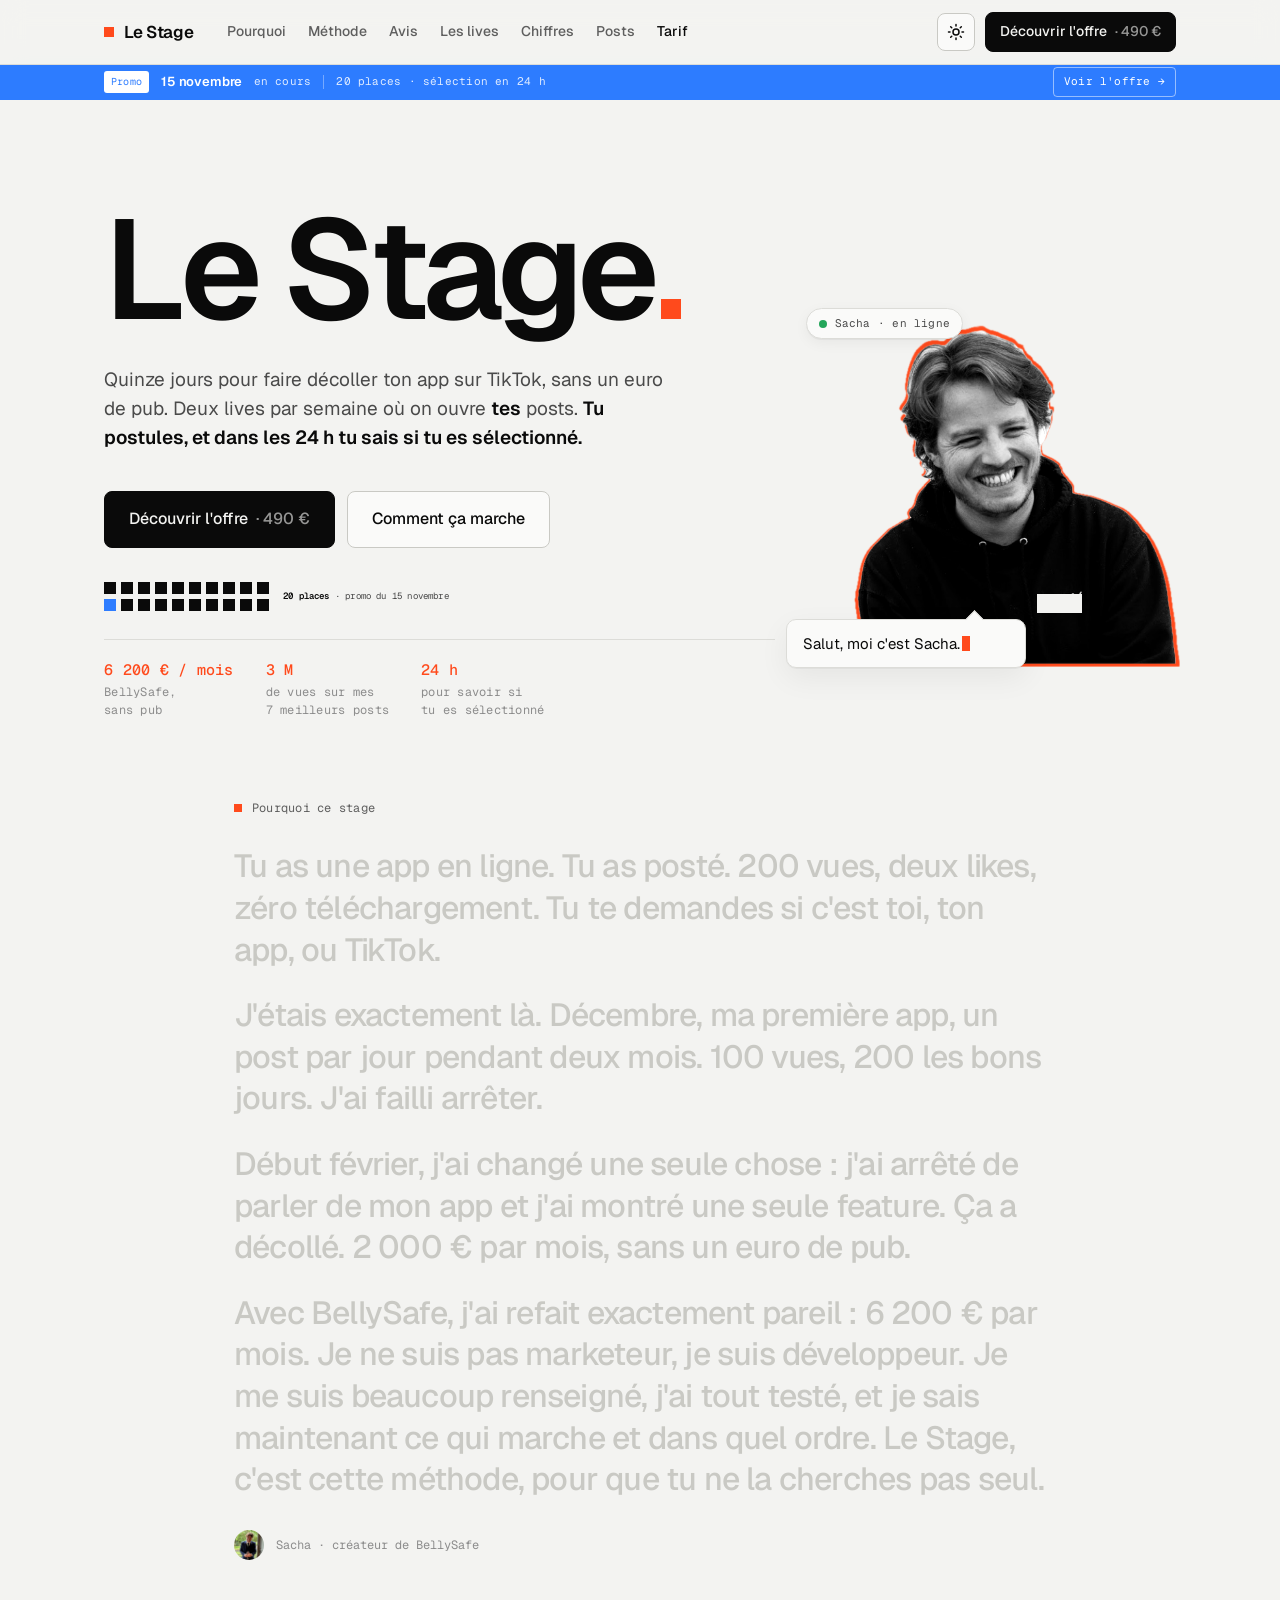
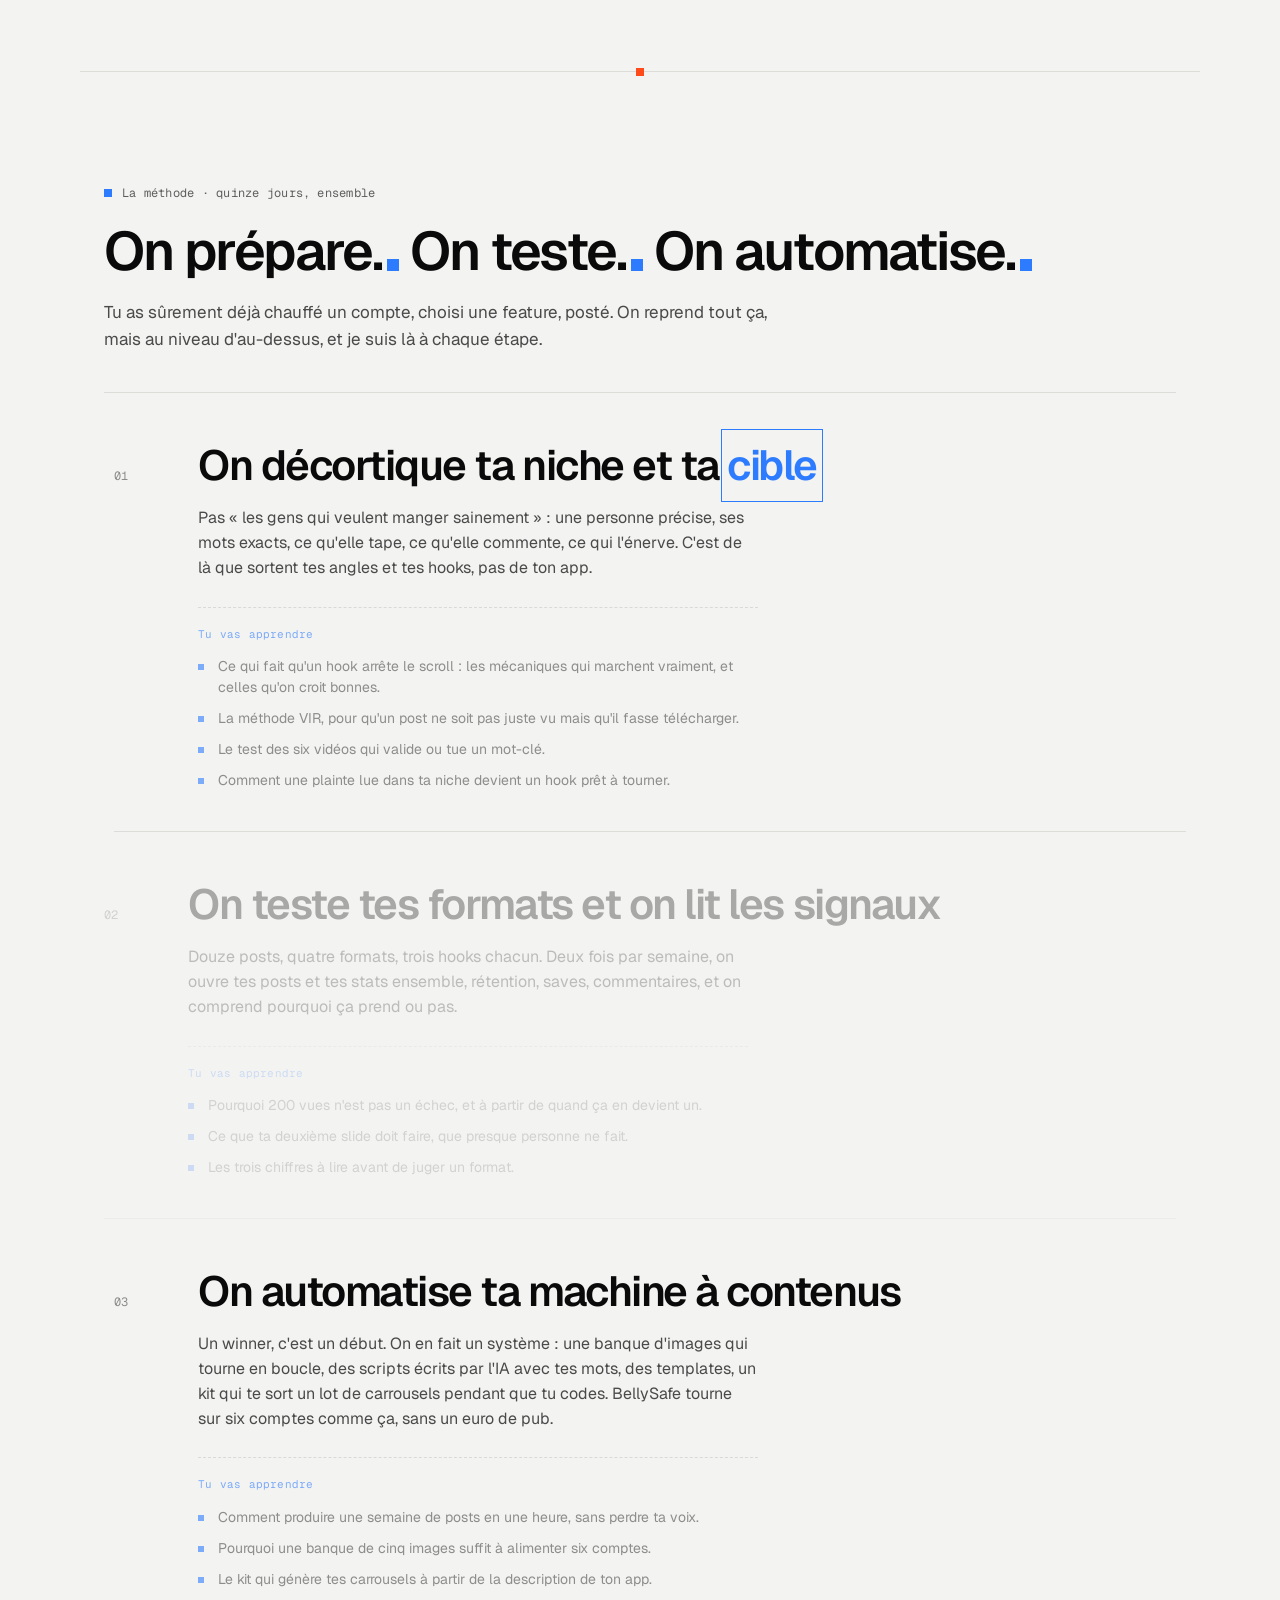
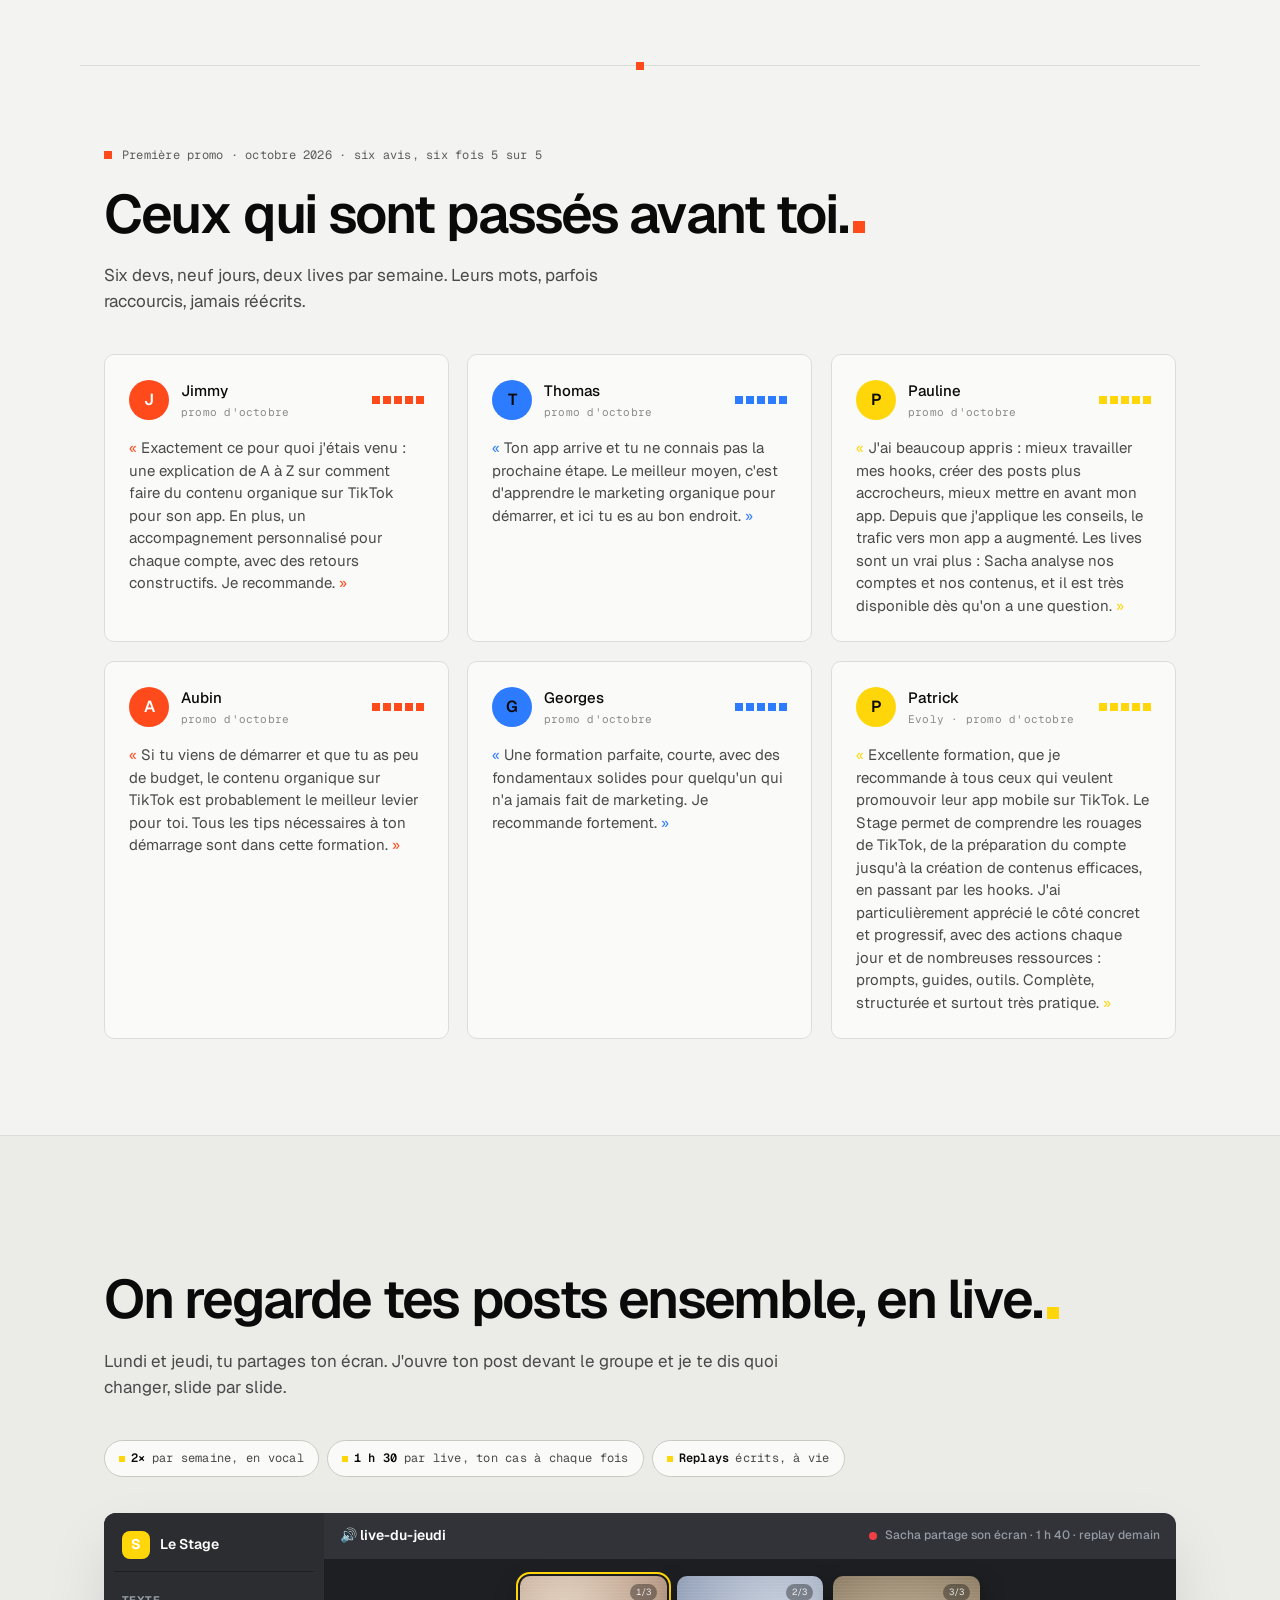
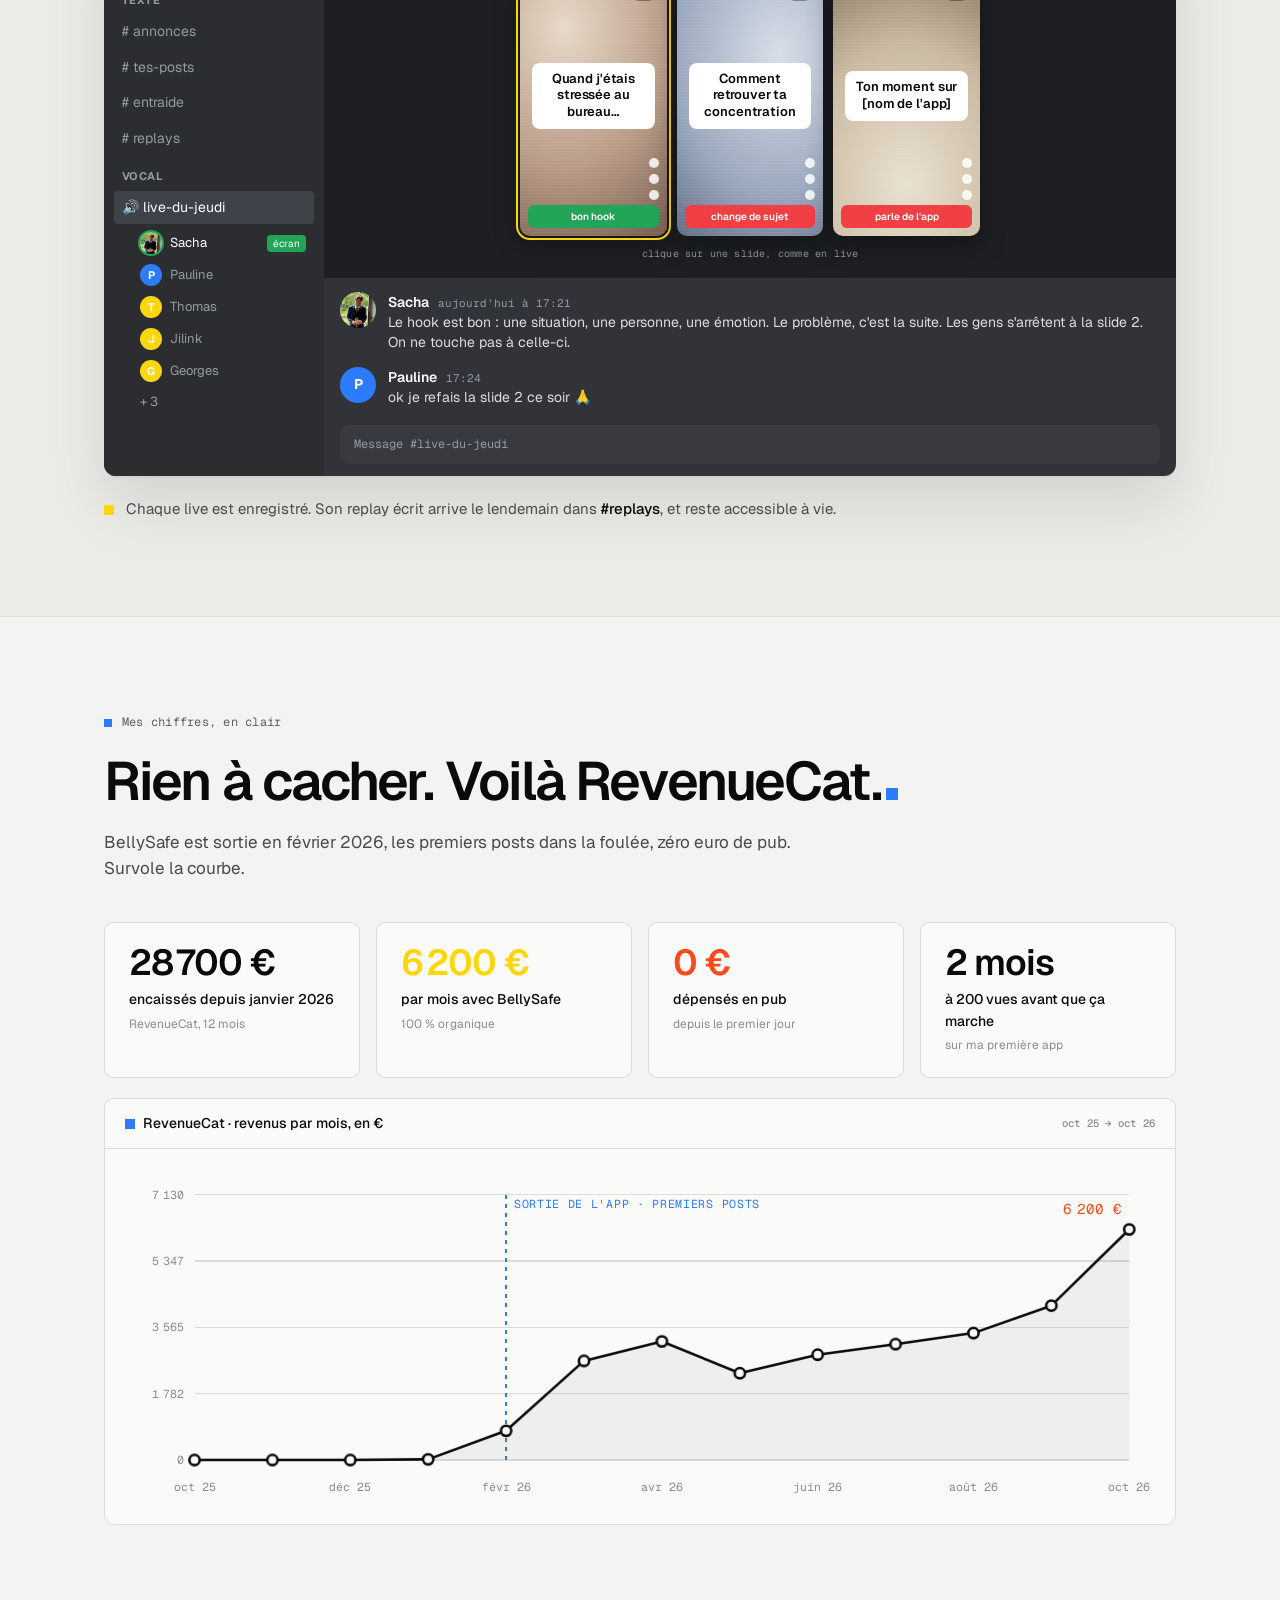
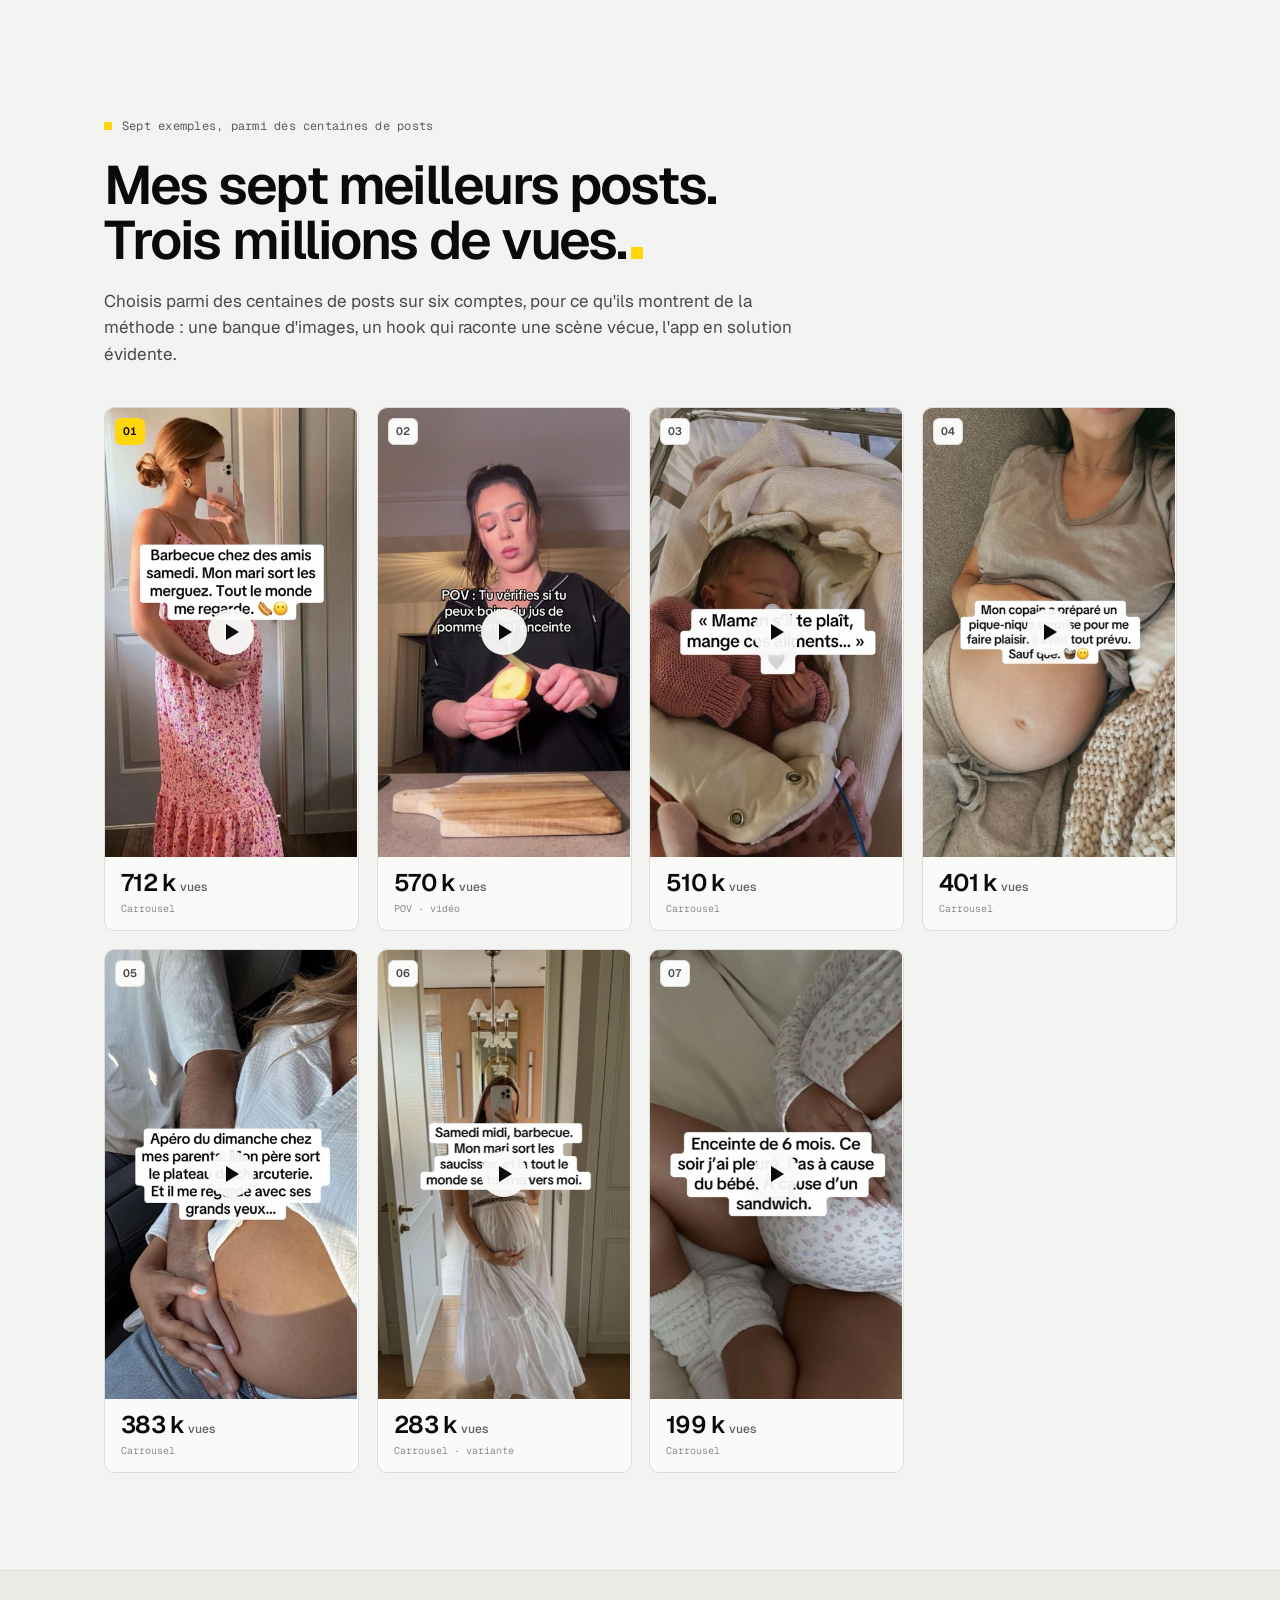
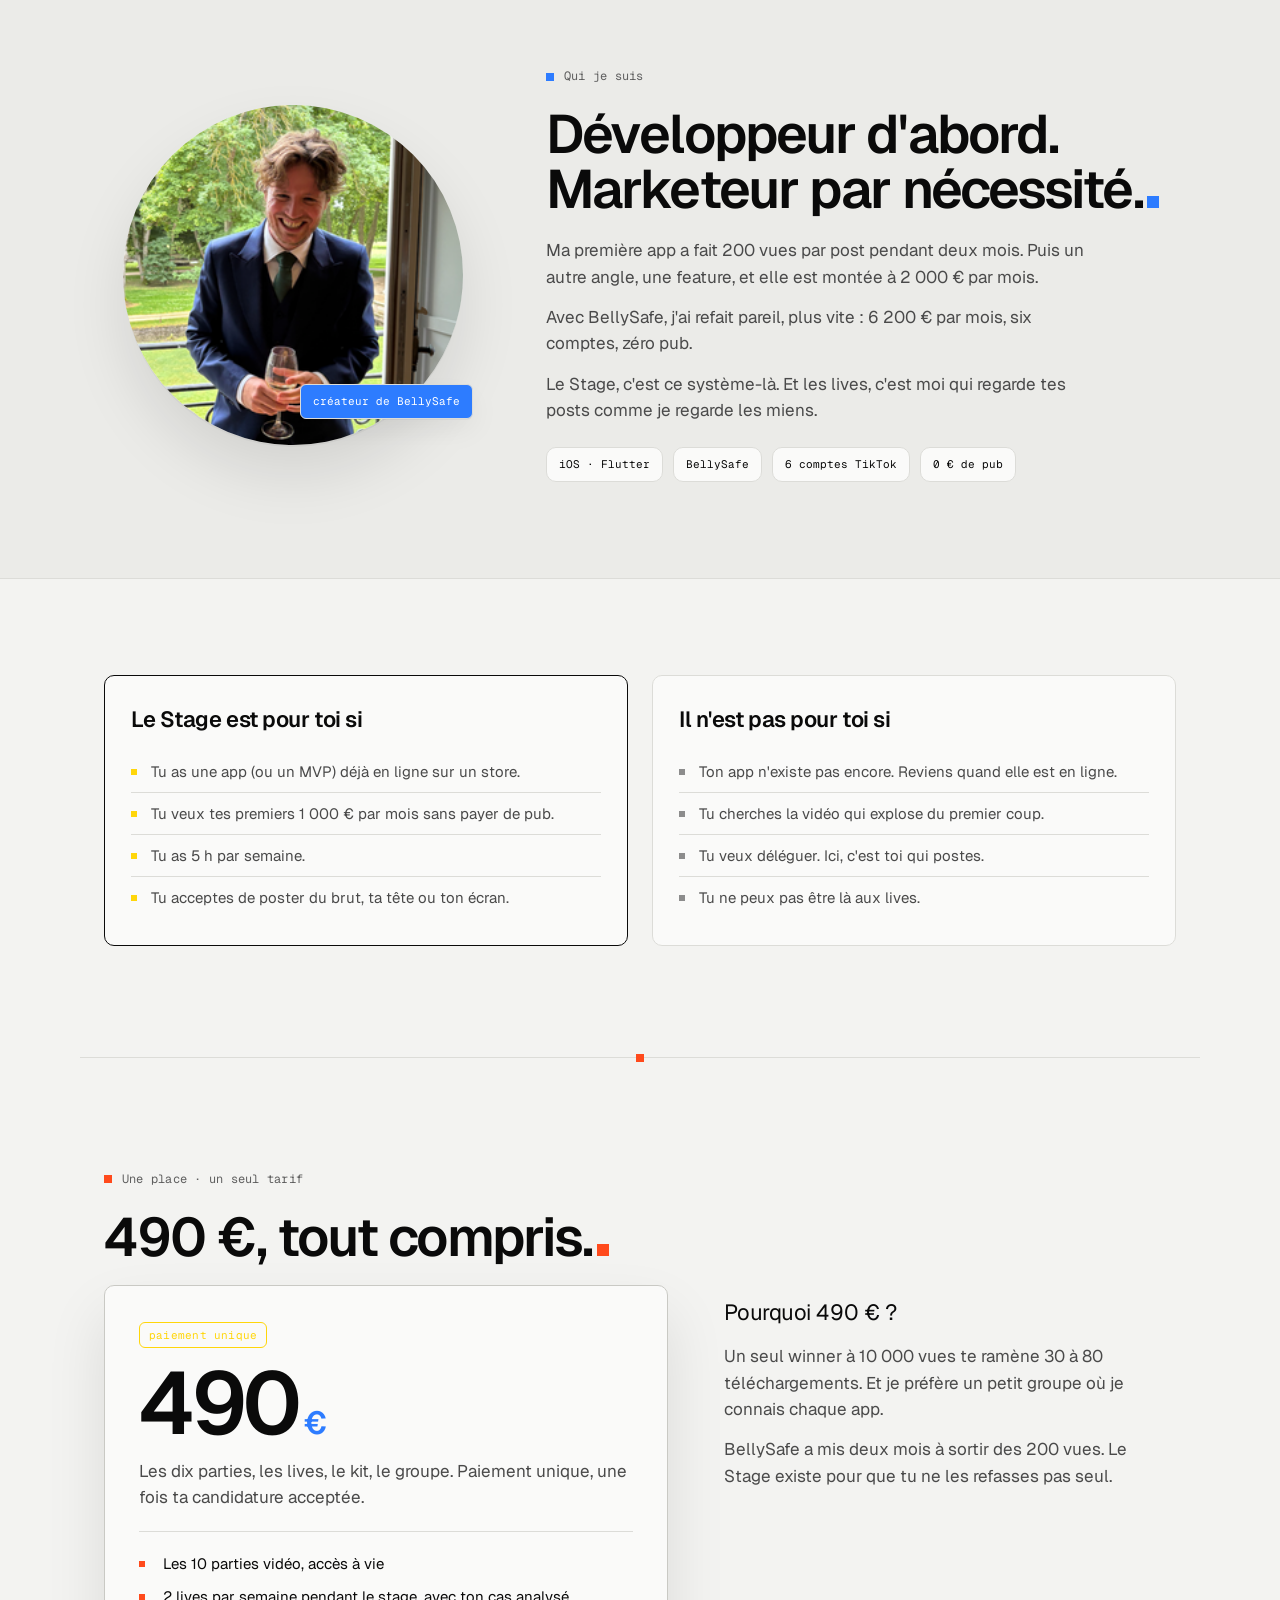
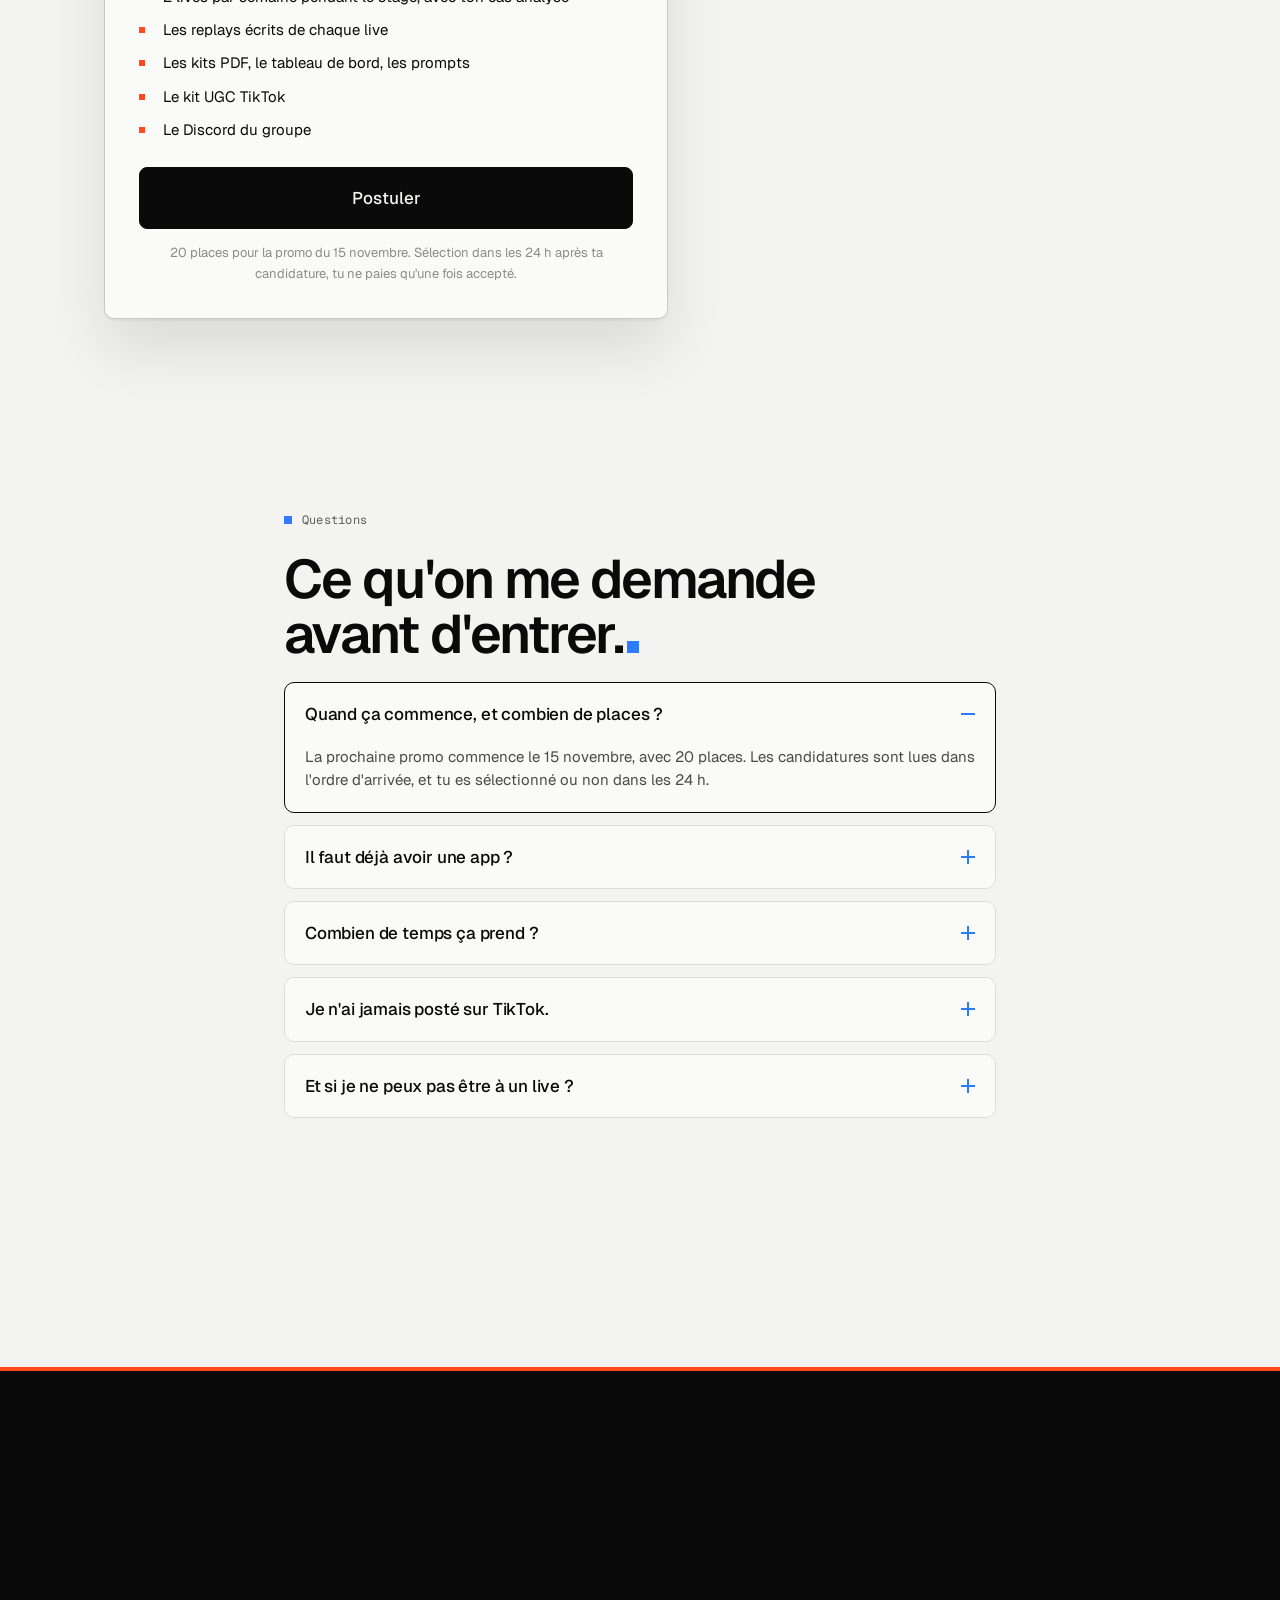
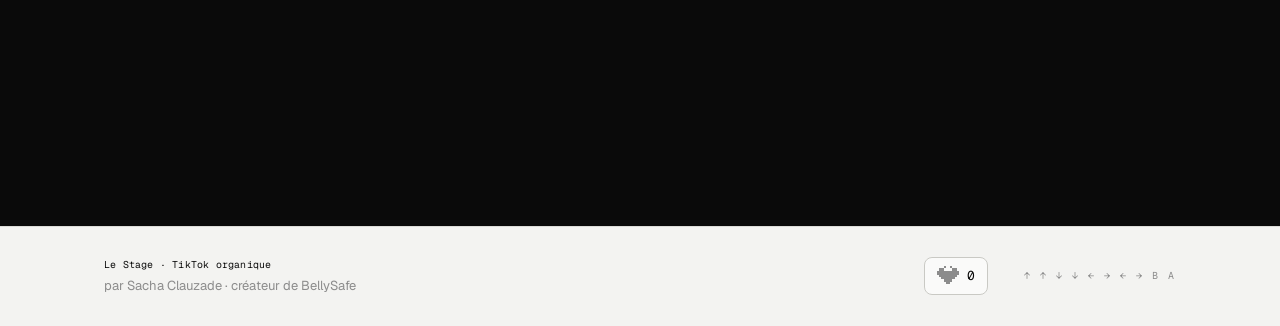
==== commit 671e1e1d: "Thème clair par défaut sur les trois pages Co-Authored-By: Claude Fable 5.1 <noreply@anthropic.com>" ====
--- a/index.html
+++ b/index.html
@@ -1,8 +1,9 @@
 <!doctype html>
-<html lang="fr">
+<html lang="fr" data-theme="light">
 <head>
 <meta charset="utf-8">
 <meta name="viewport" content="width=device-width, initial-scale=1">
+<meta name="theme-color" content="#F3F3F1">
 <title>Le Stage · TikTok organique, sur candidature</title>
 <meta name="description" content="Le Stage : quinze jours pour faire décoller ton app sur TikTok sans un euro de pub. Tu postules, je lis ta candidature, je te dis si c'est pour toi. 490 €.">
 <meta property="og:title" content="Le Stage · TikTok organique">
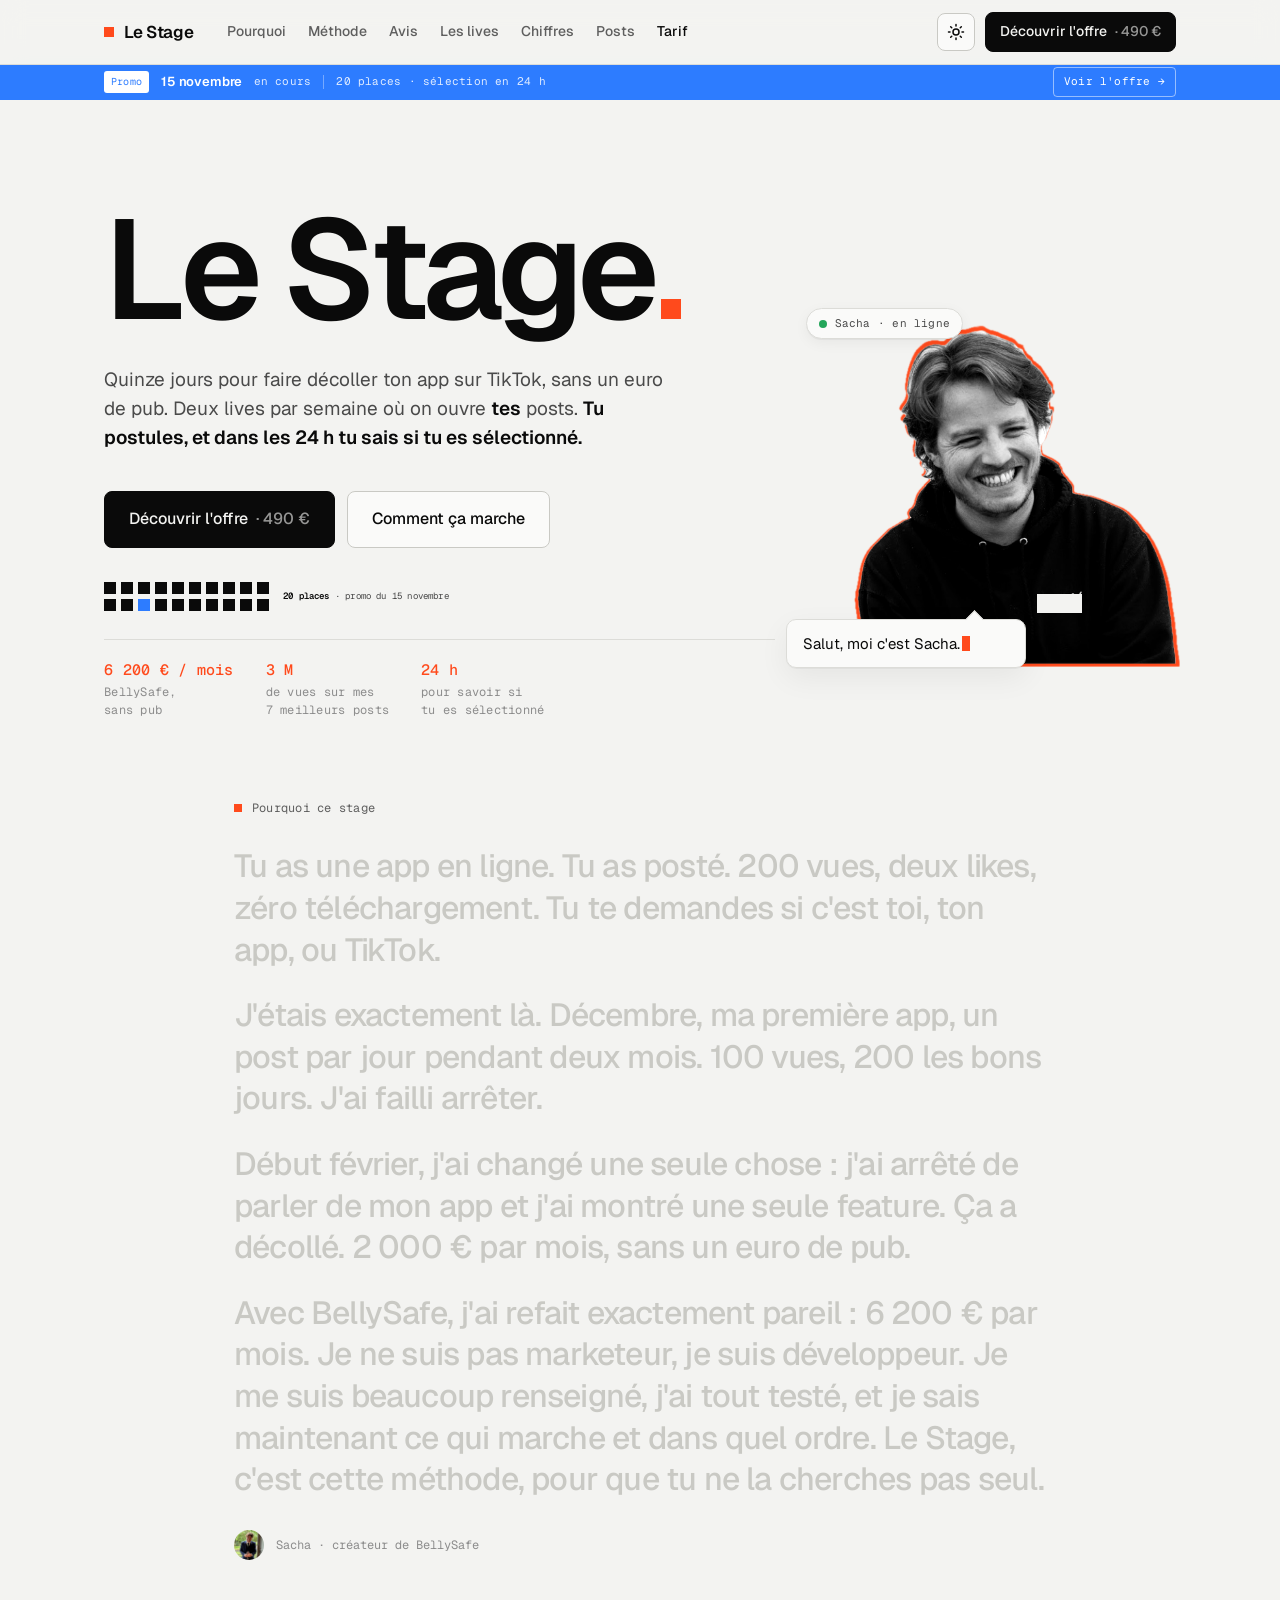
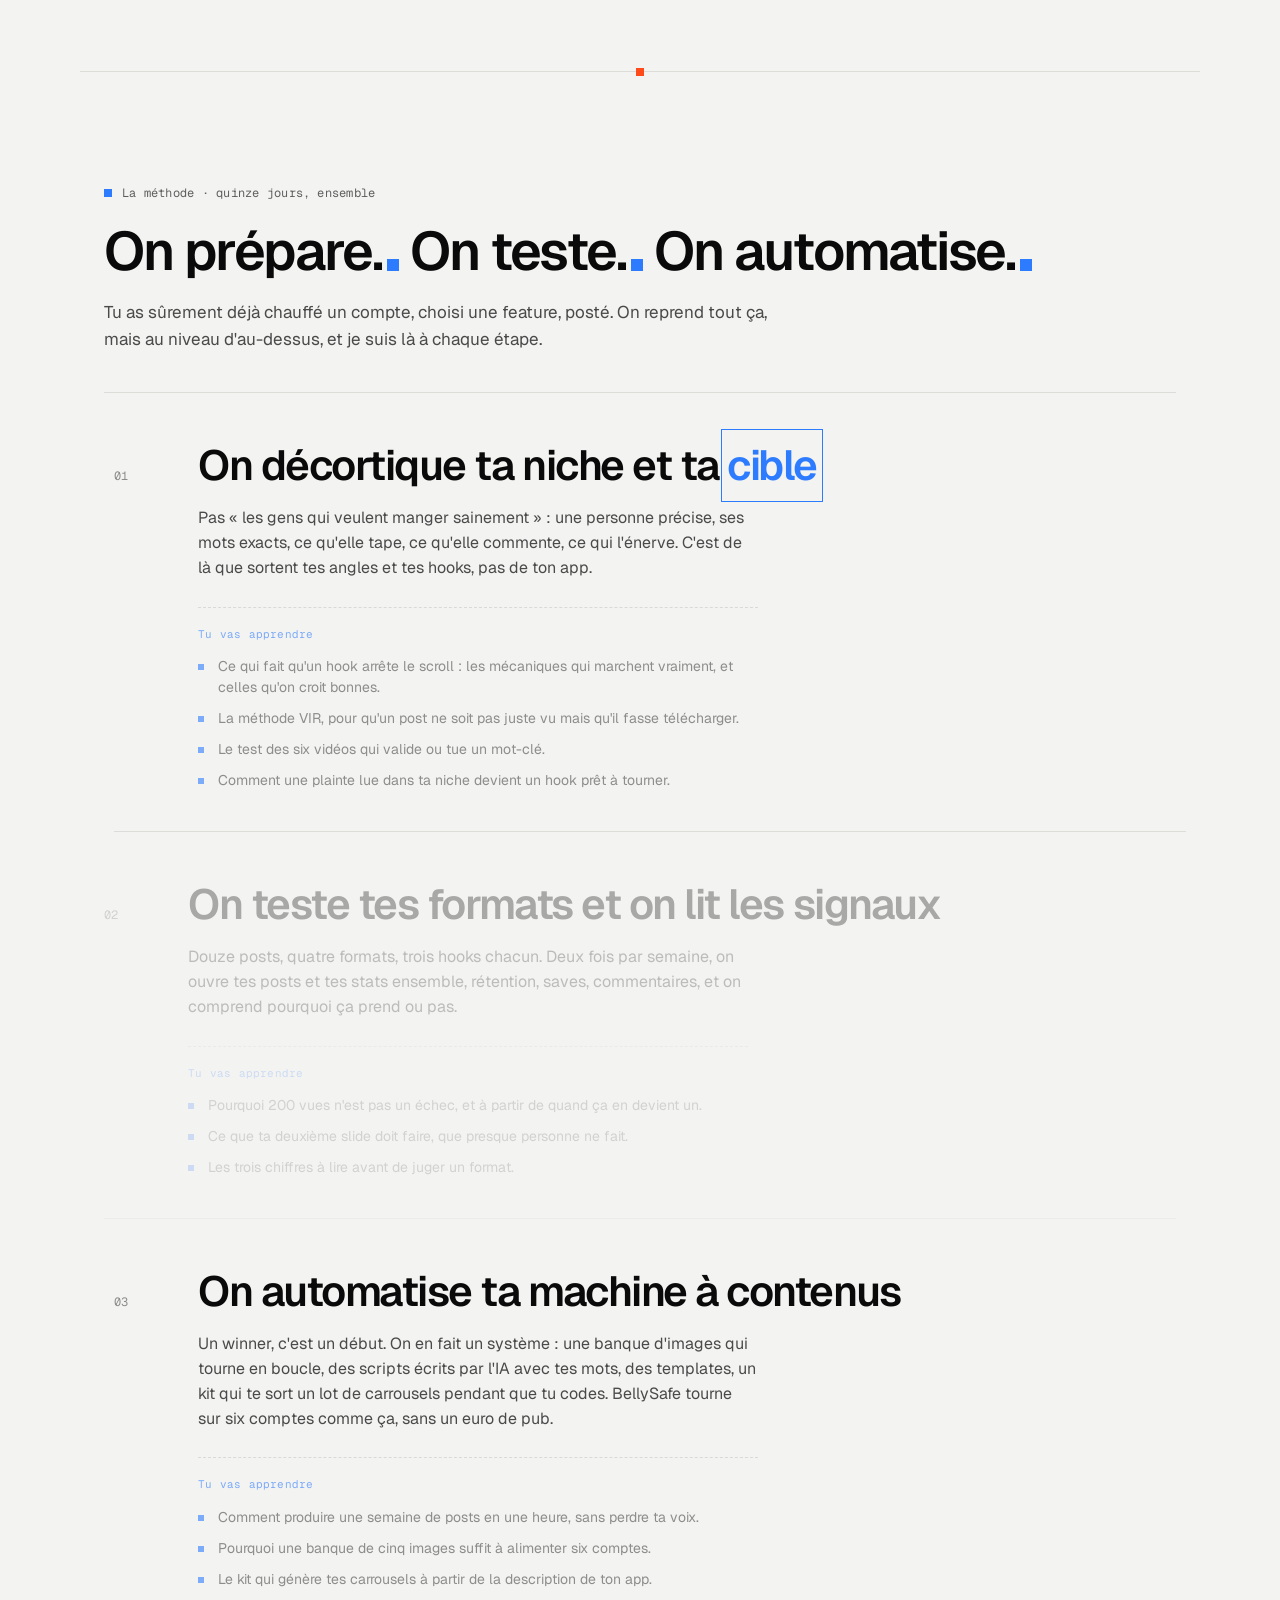
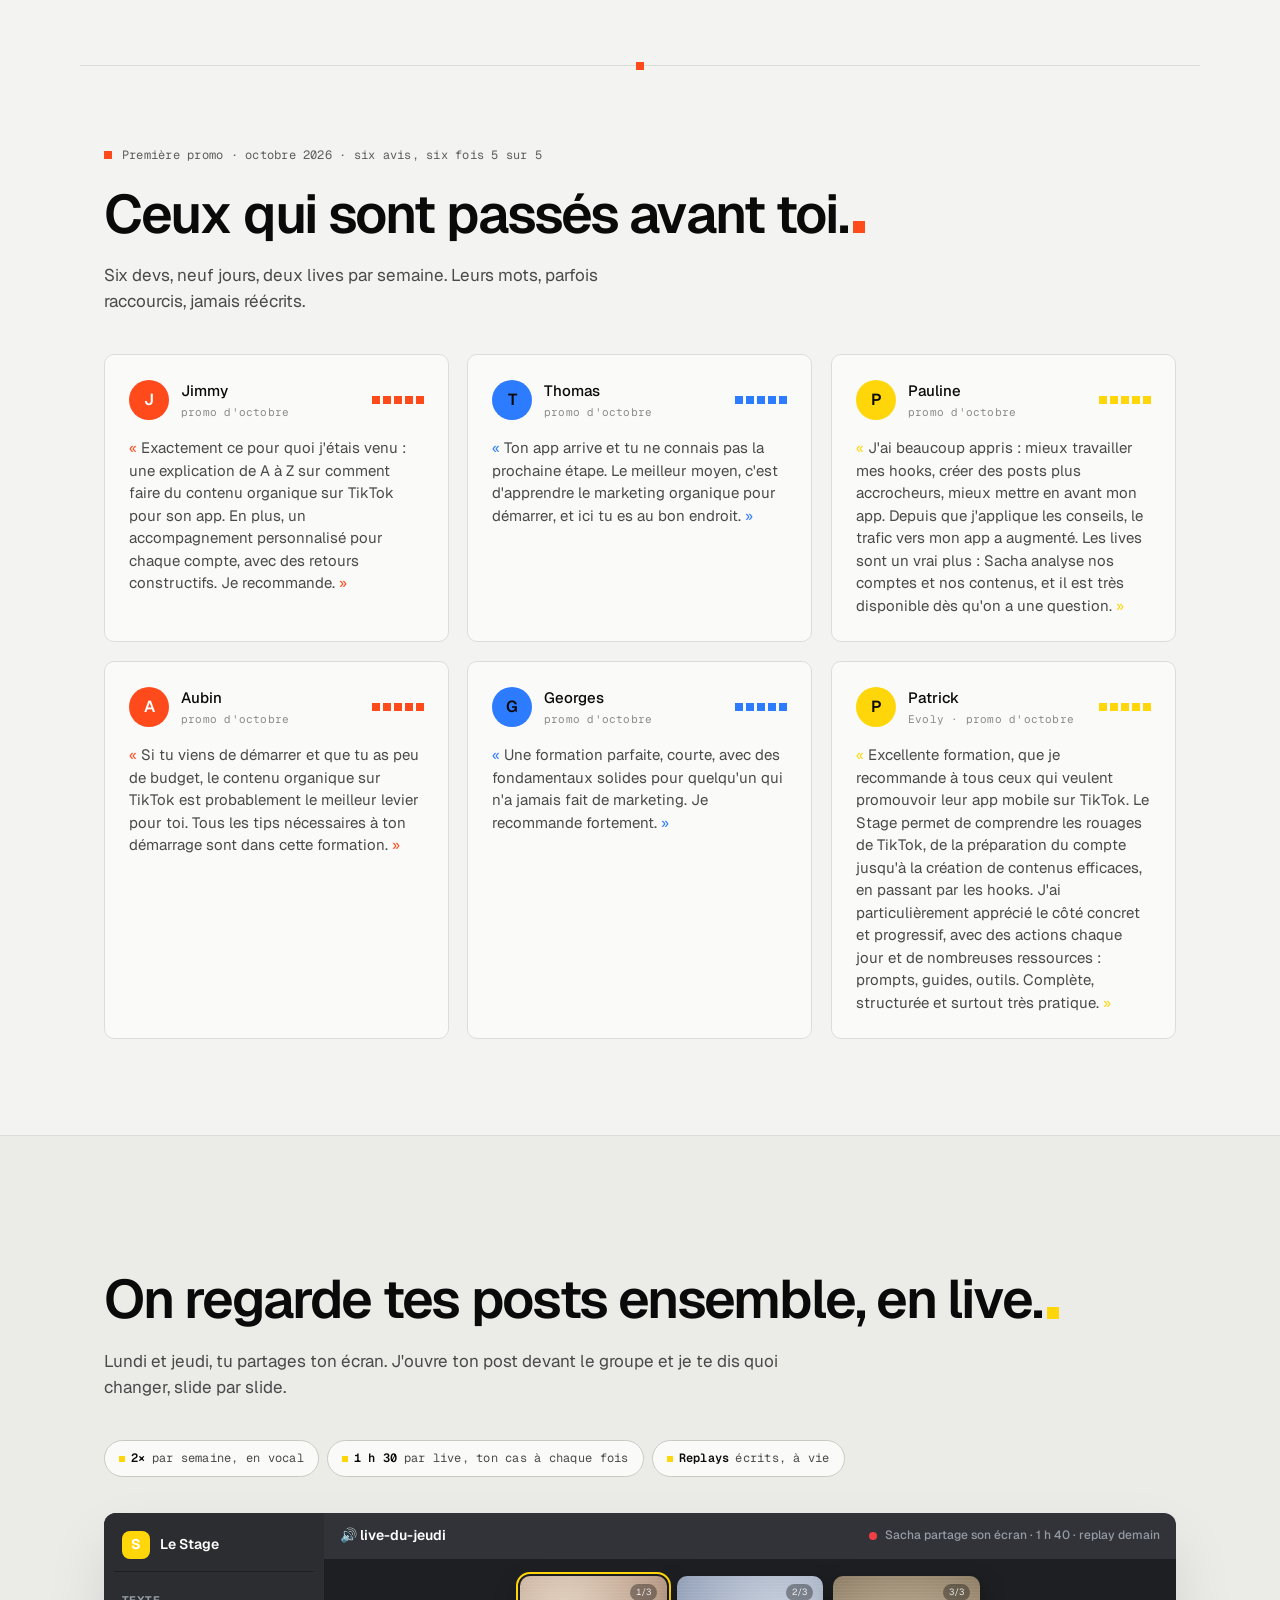
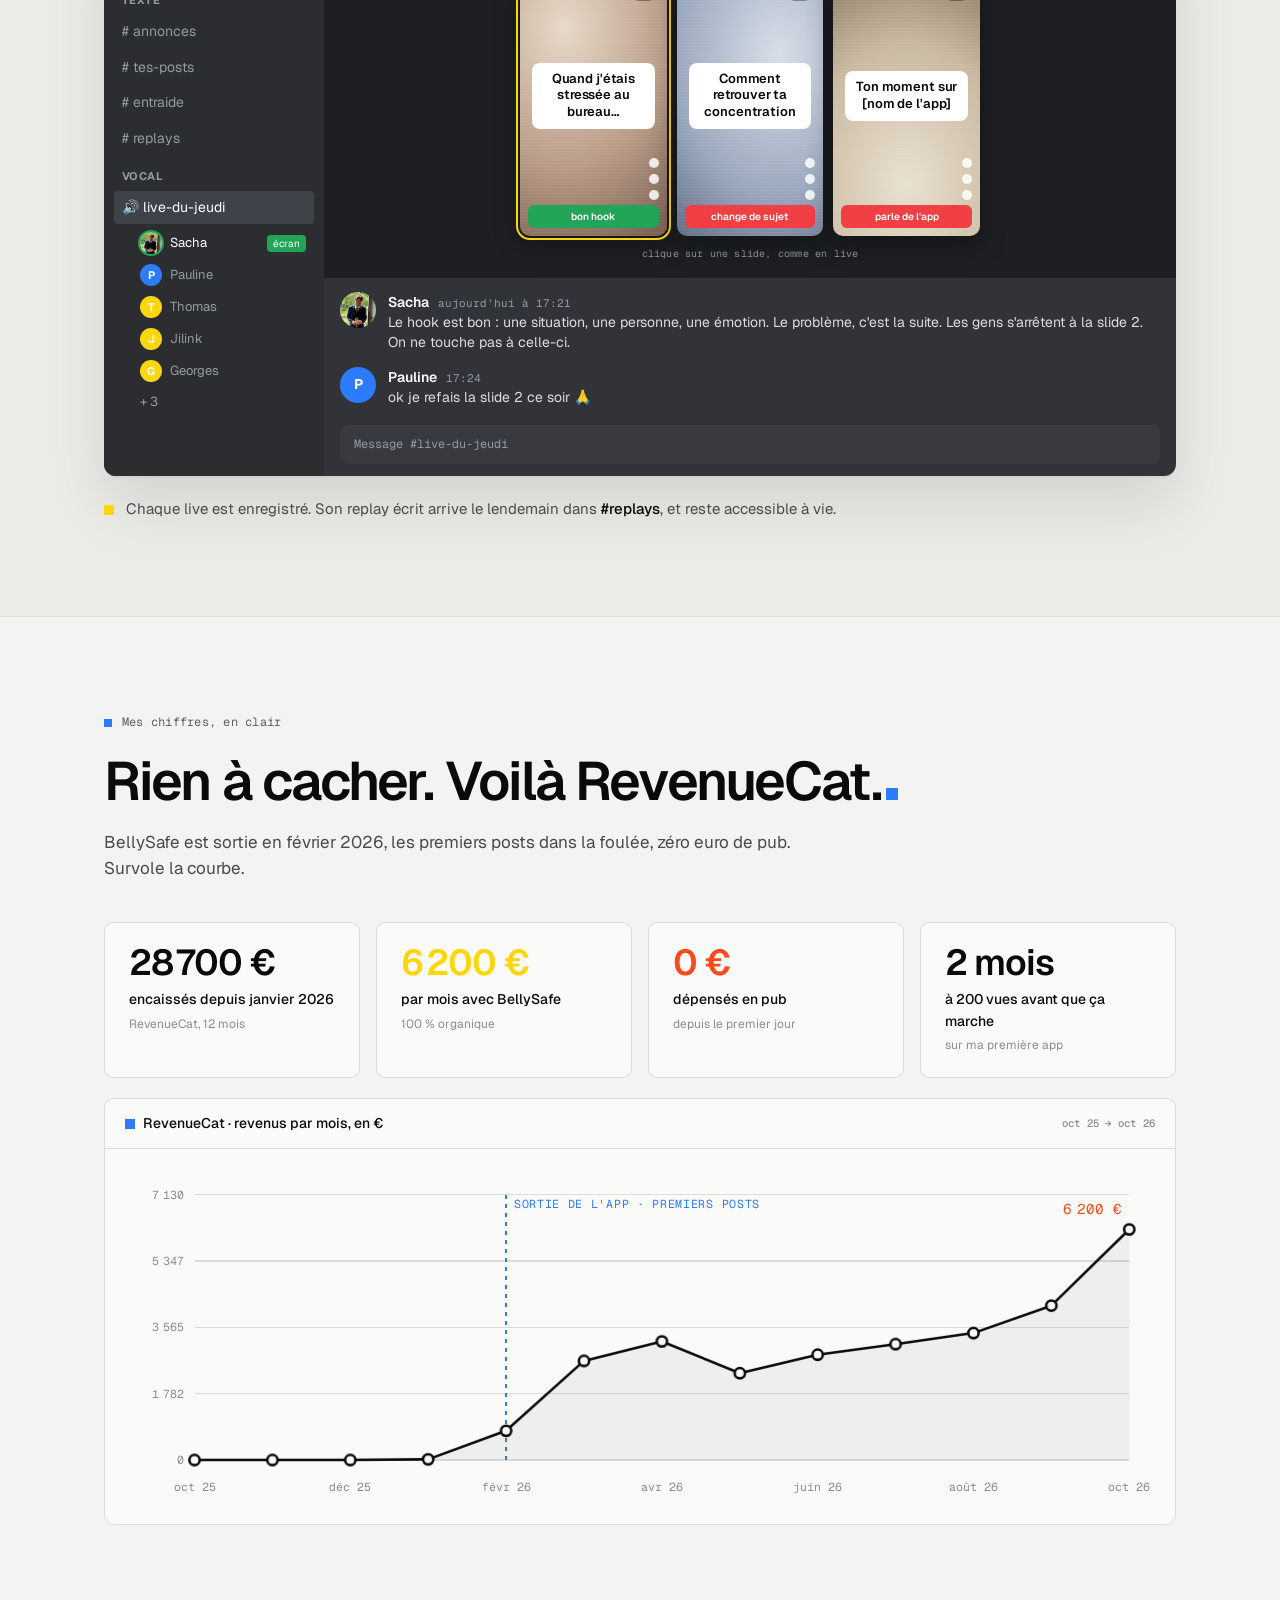
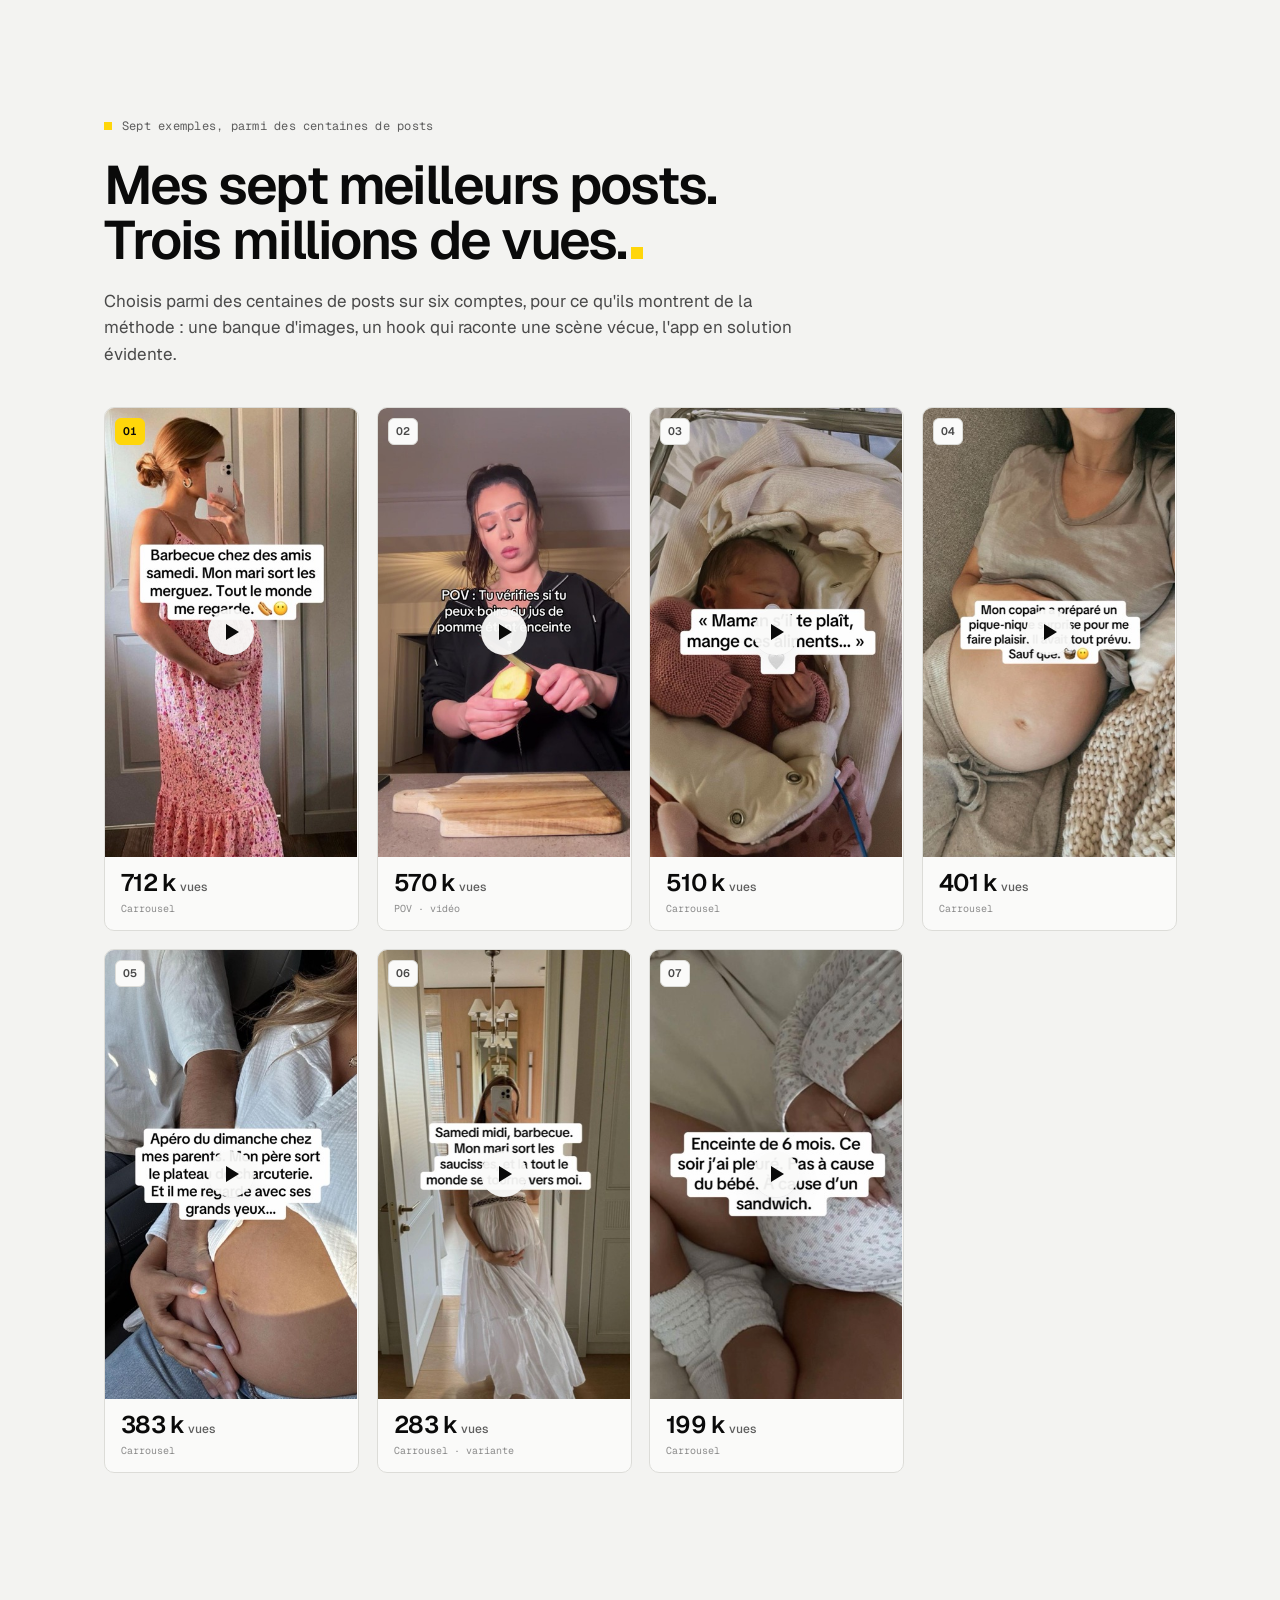
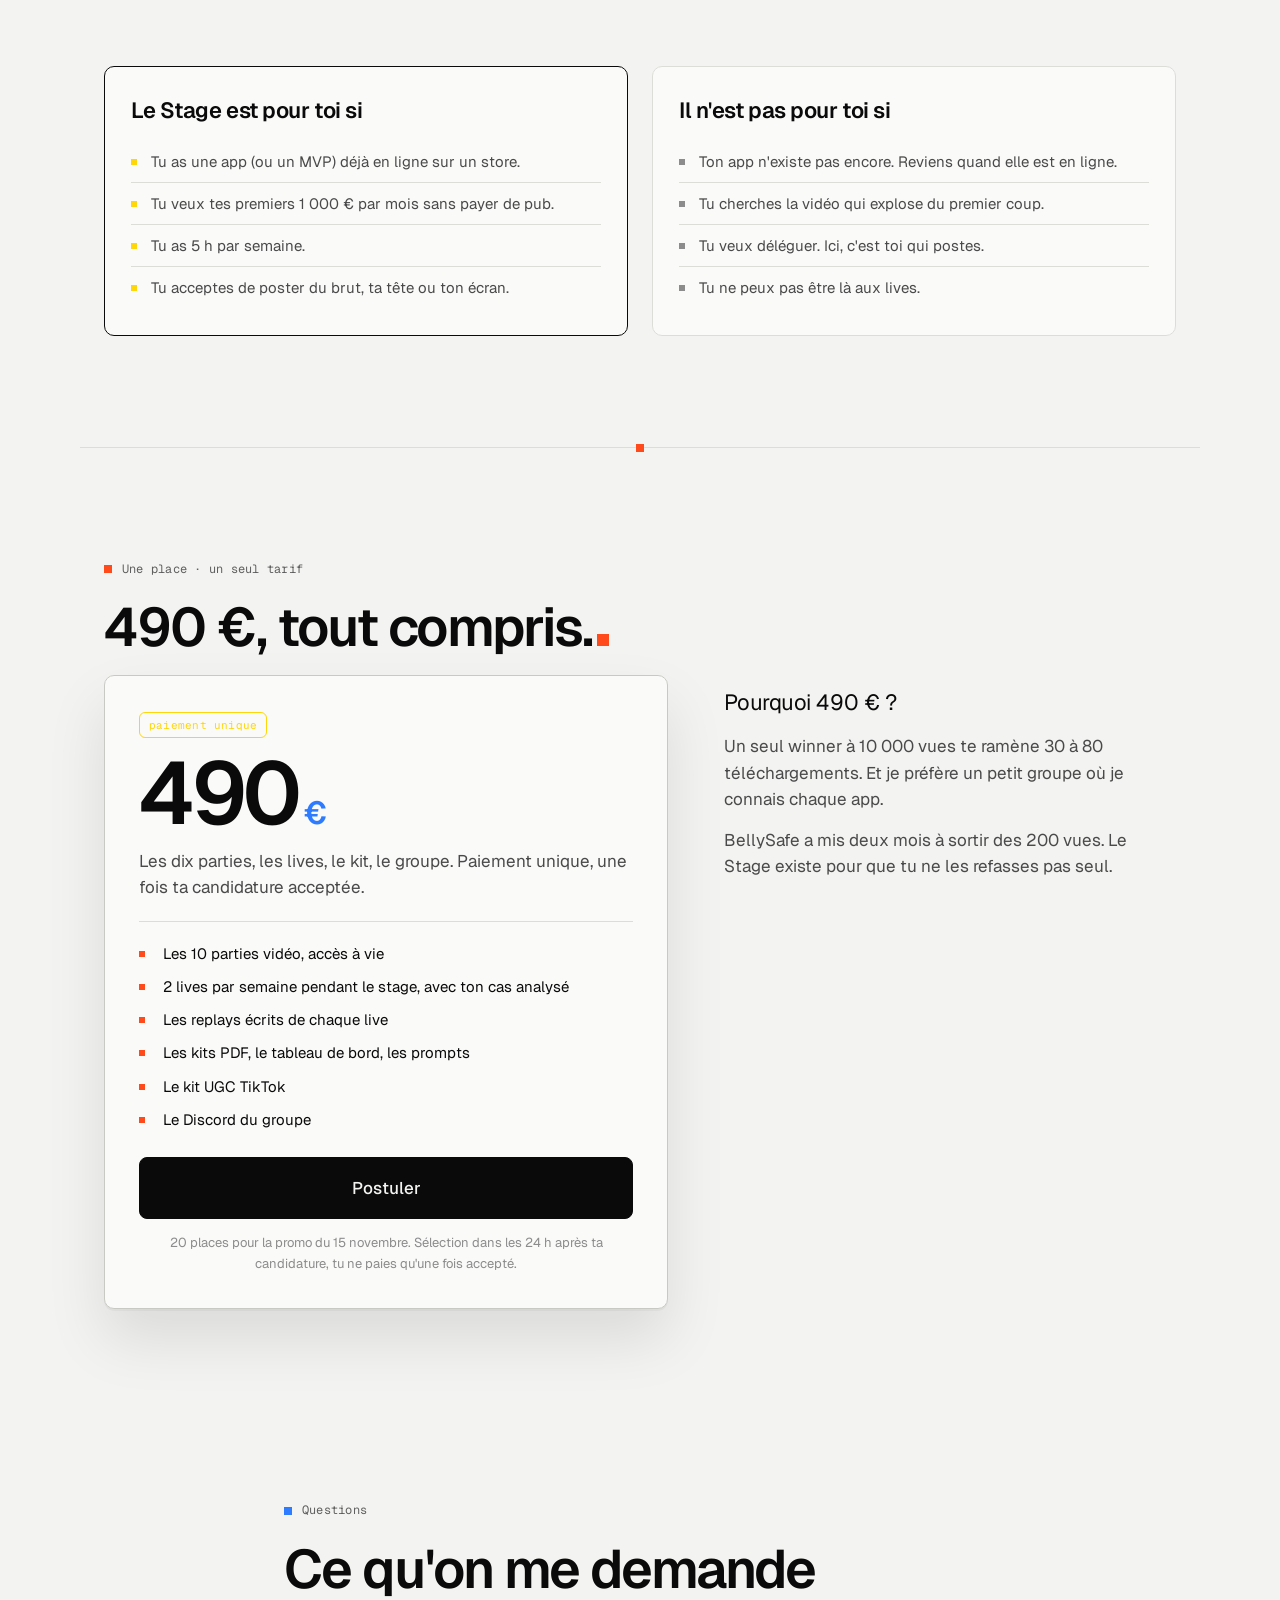
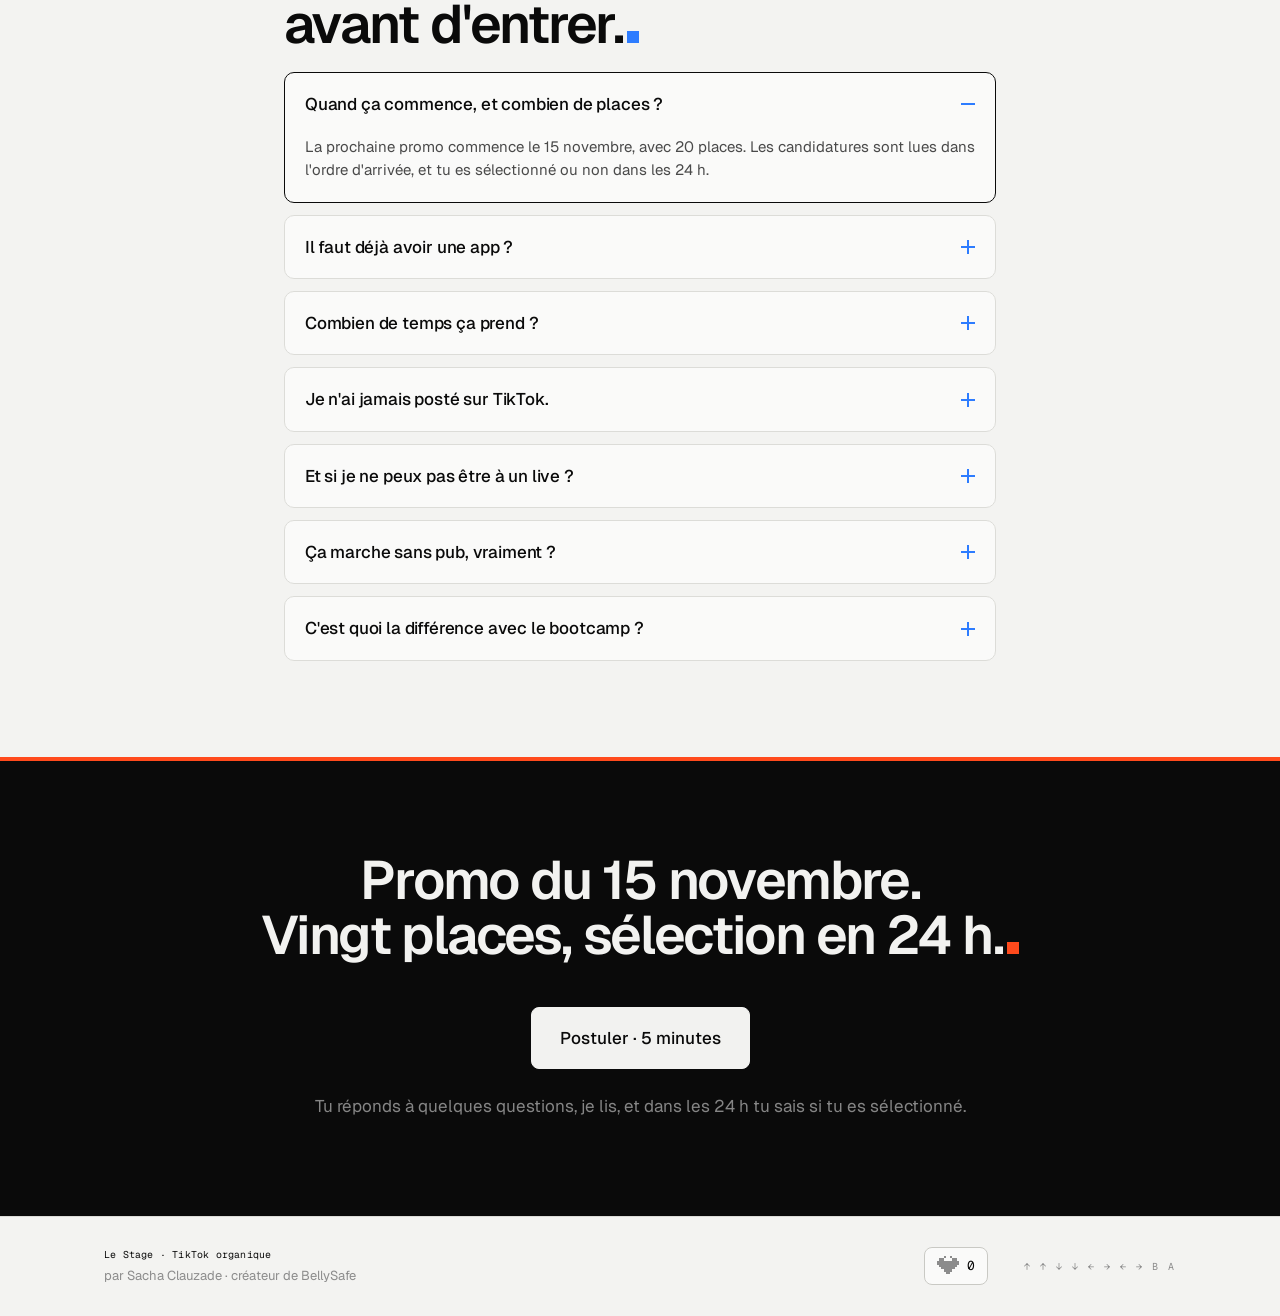
==== commit c3f6c7da: "Section « Qui je suis » retirée Co-Authored-By: Claude Fable 5.1 <noreply@anthropic.com>" ====
--- a/index.html
+++ b/index.html
@@ -230,29 +230,6 @@
   </div>
 </section>
 
-<!-- ===================== QUI JE SUIS ===================== -->
-<section class="section about" id="about">
-  <div class="wrap about-in">
-    <div class="about-photo tilt" id="aboutPhoto">
-      <img src="assets/sacha.png" alt="Sacha Clauzade, le sourire, un verre à la main" width="256" height="256">
-      <span class="float-tag px bg-pink tag-about">créateur de BellySafe</span>
-    </div>
-    <div>
-      <p class="eyebrow">Qui je suis</p>
-      <h2 class="h2">Développeur d'abord. <span class="hl">Marketeur par nécessité.</span></h2>
-      <p class="p">Ma première app a fait 200 vues par post pendant deux mois. Puis un autre angle, une feature, et elle est montée à 2 000 € par mois.</p>
-      <p class="p">Avec BellySafe, j'ai refait pareil, plus vite : 6 200 € par mois, six comptes, zéro pub.</p>
-      <p class="p">Le Stage, c'est ce système-là. Et les lives, c'est moi qui regarde tes posts comme je regarde les miens.</p>
-      <ul class="about-facts">
-        <li class="px boop" data-boop="rotate:-2">iOS · Flutter</li>
-        <li class="px boop" data-boop="rotate:2">BellySafe</li>
-        <li class="px boop" data-boop="rotate:-2">6 comptes TikTok</li>
-        <li class="px boop" data-boop="rotate:2">0 € de pub</li>
-      </ul>
-    </div>
-  </div>
-</section>
-
 <!-- ===================== POUR QUI ===================== -->
 <section class="section pourqui">
   <div class="wrap grid-2 gap">
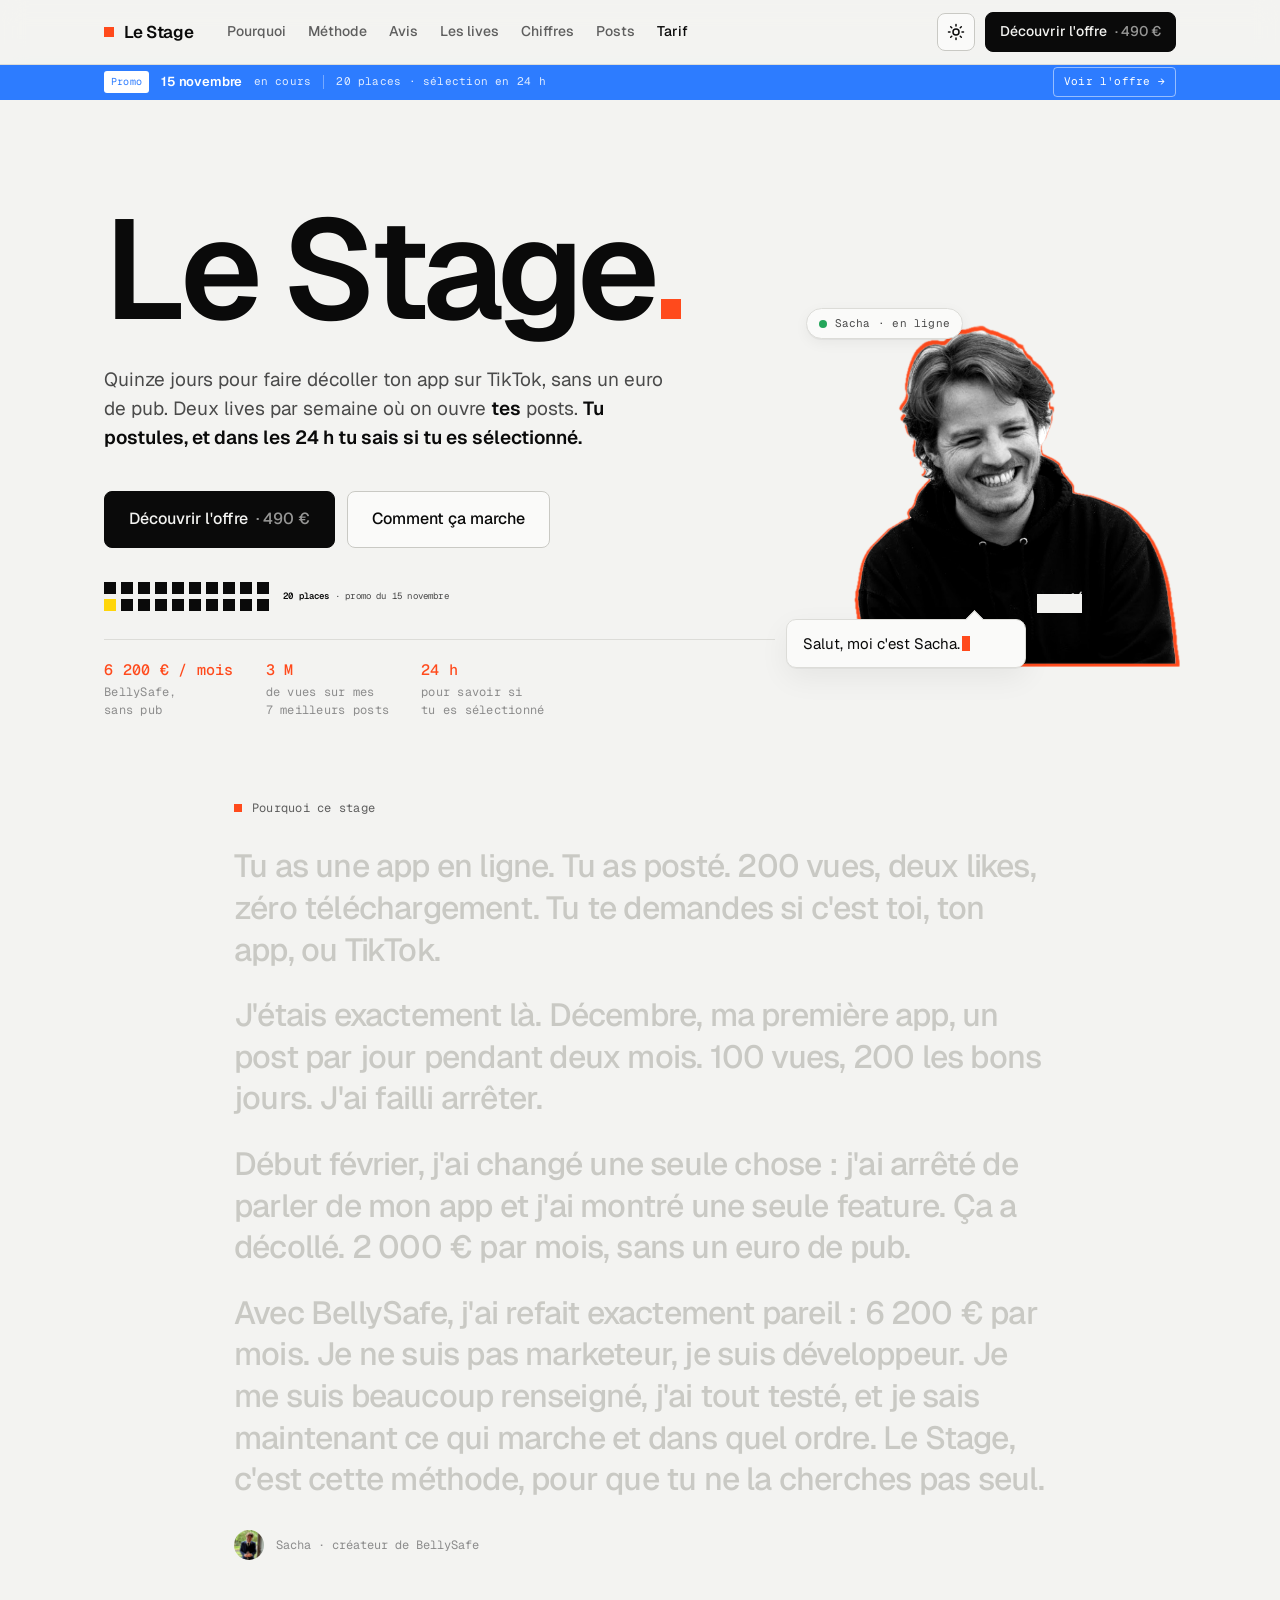
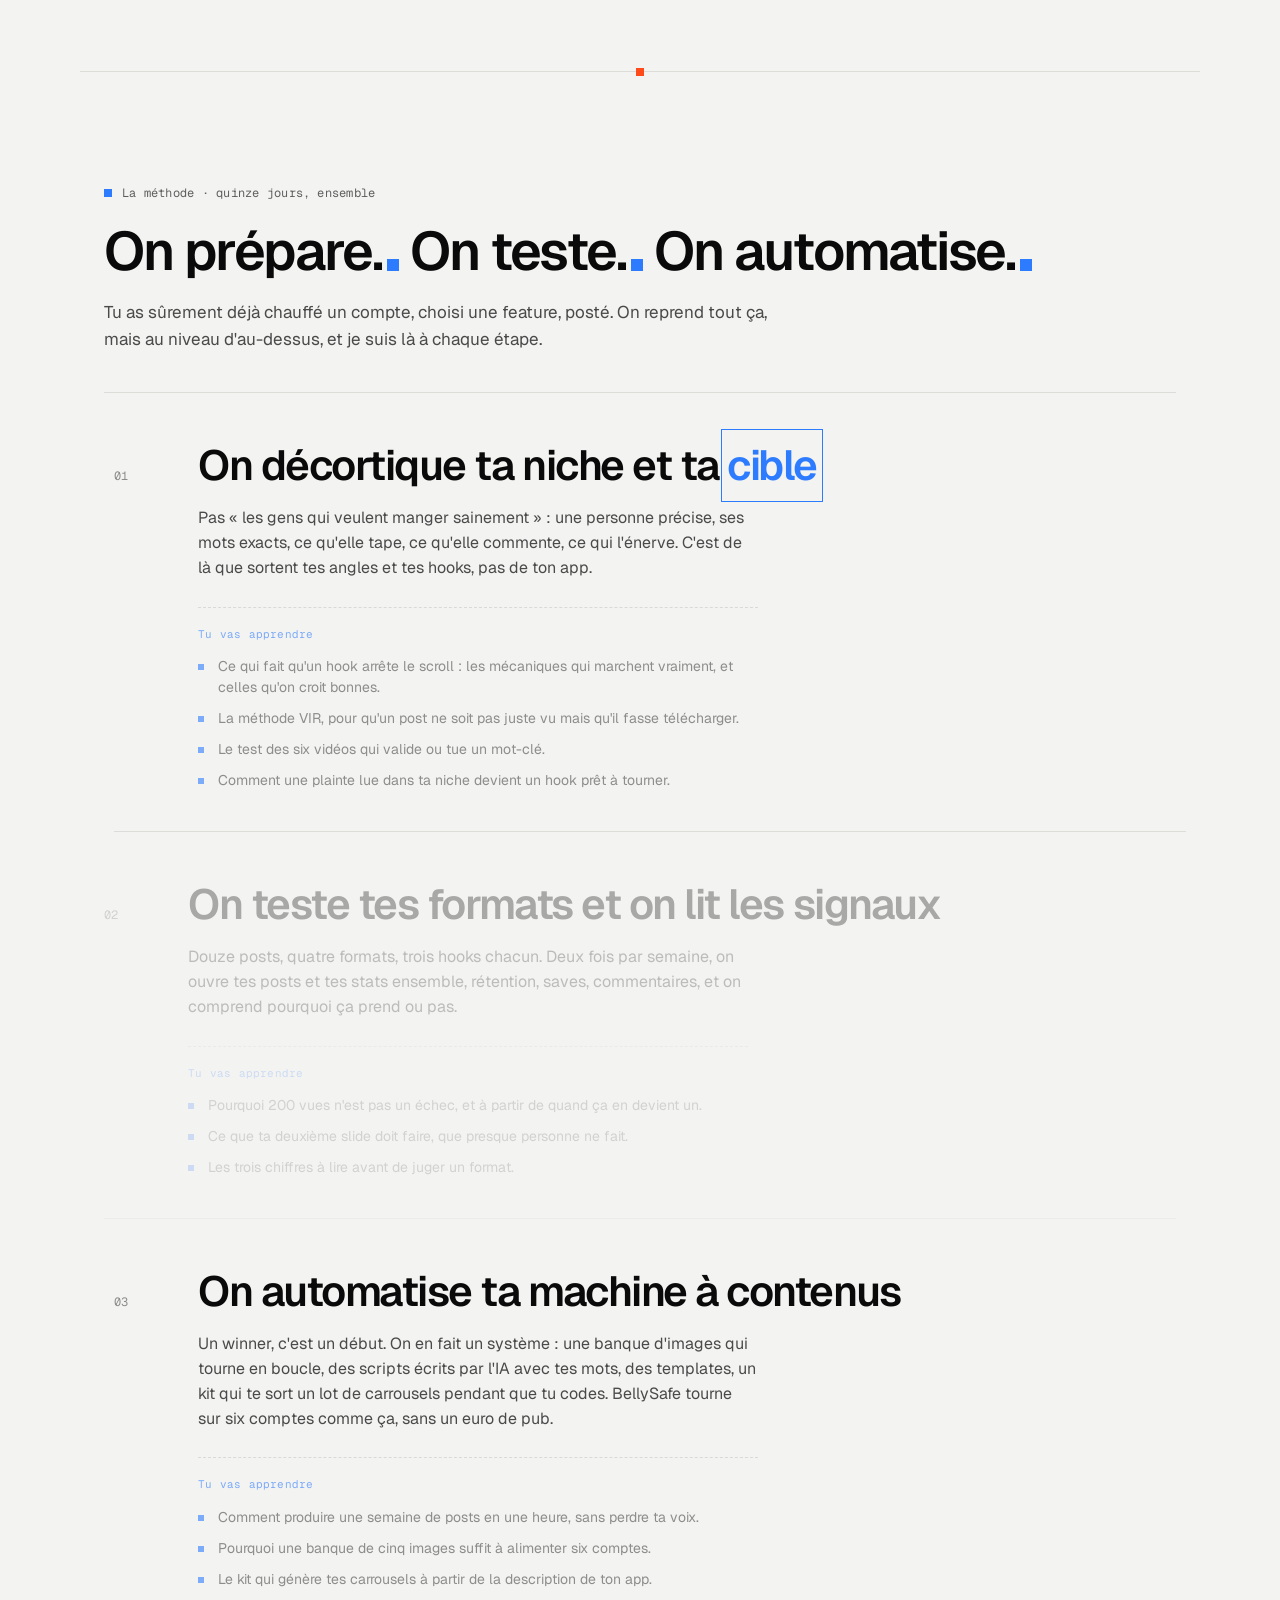
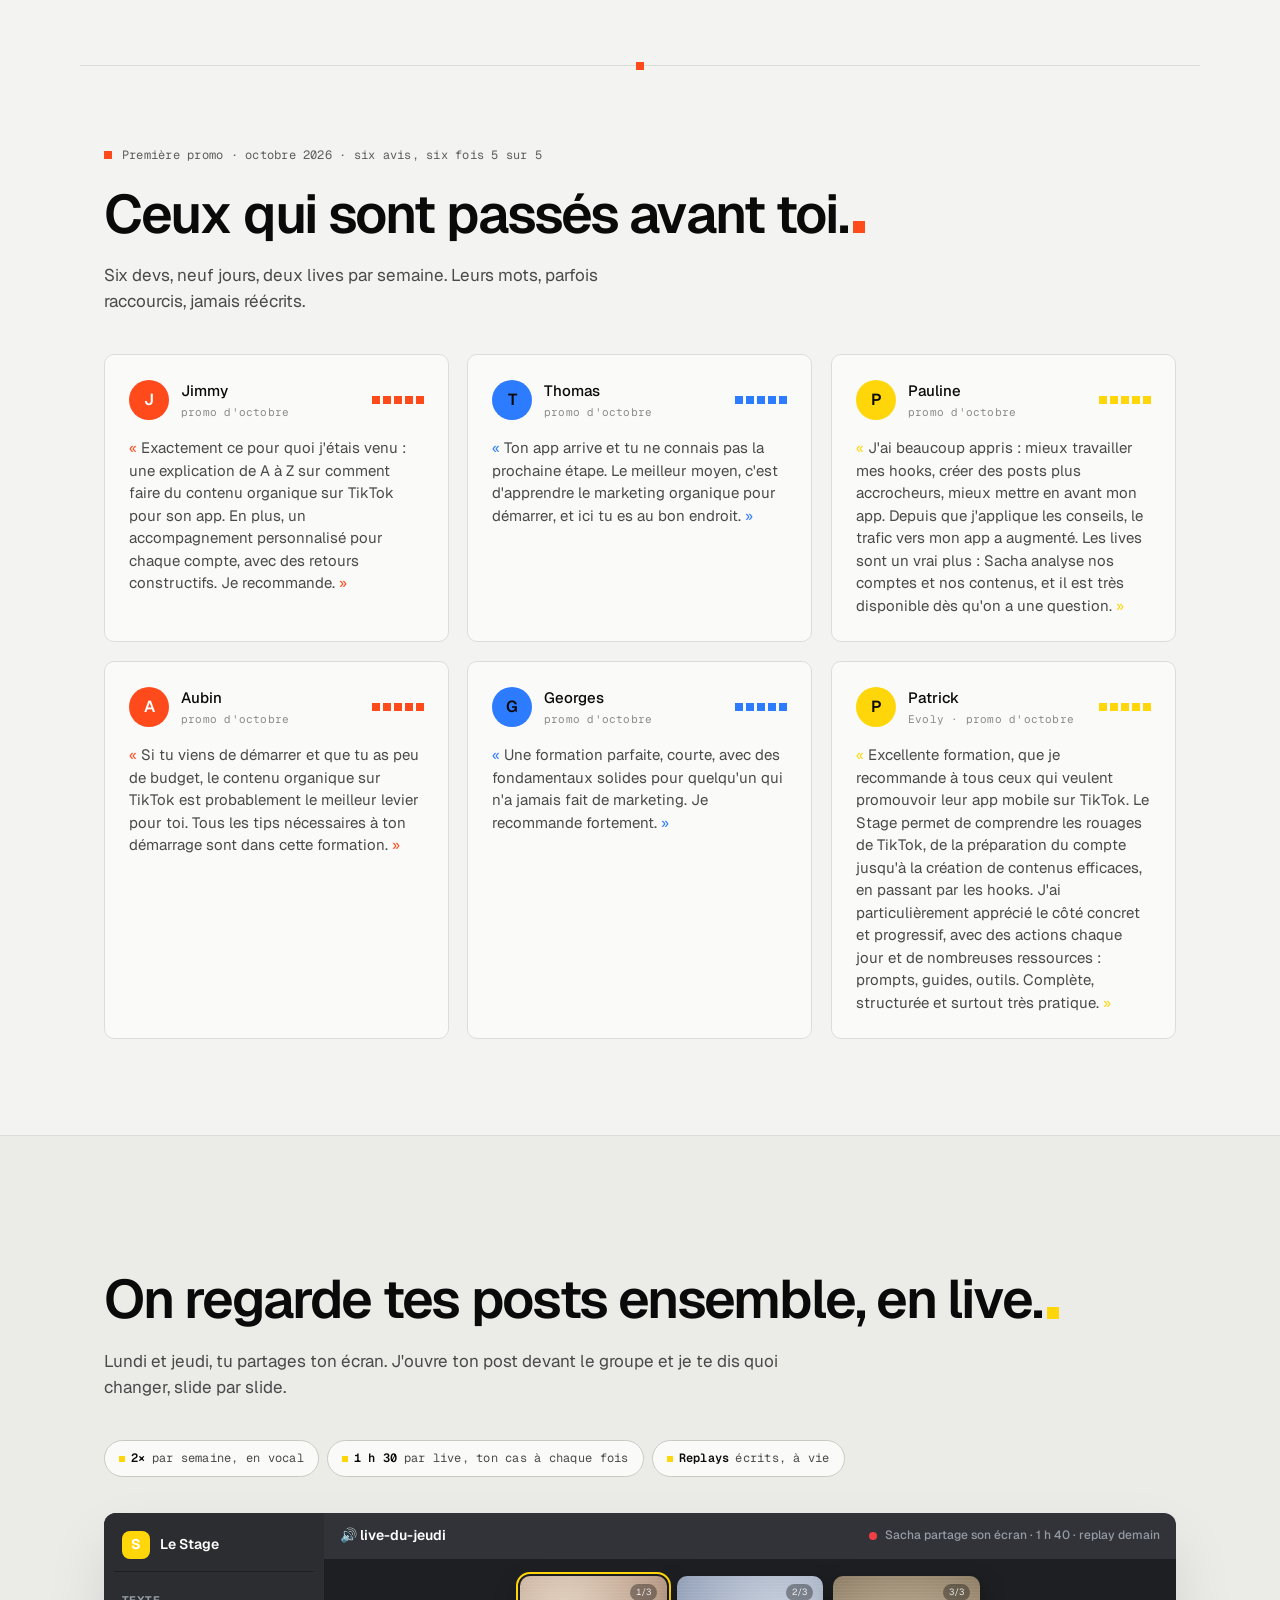
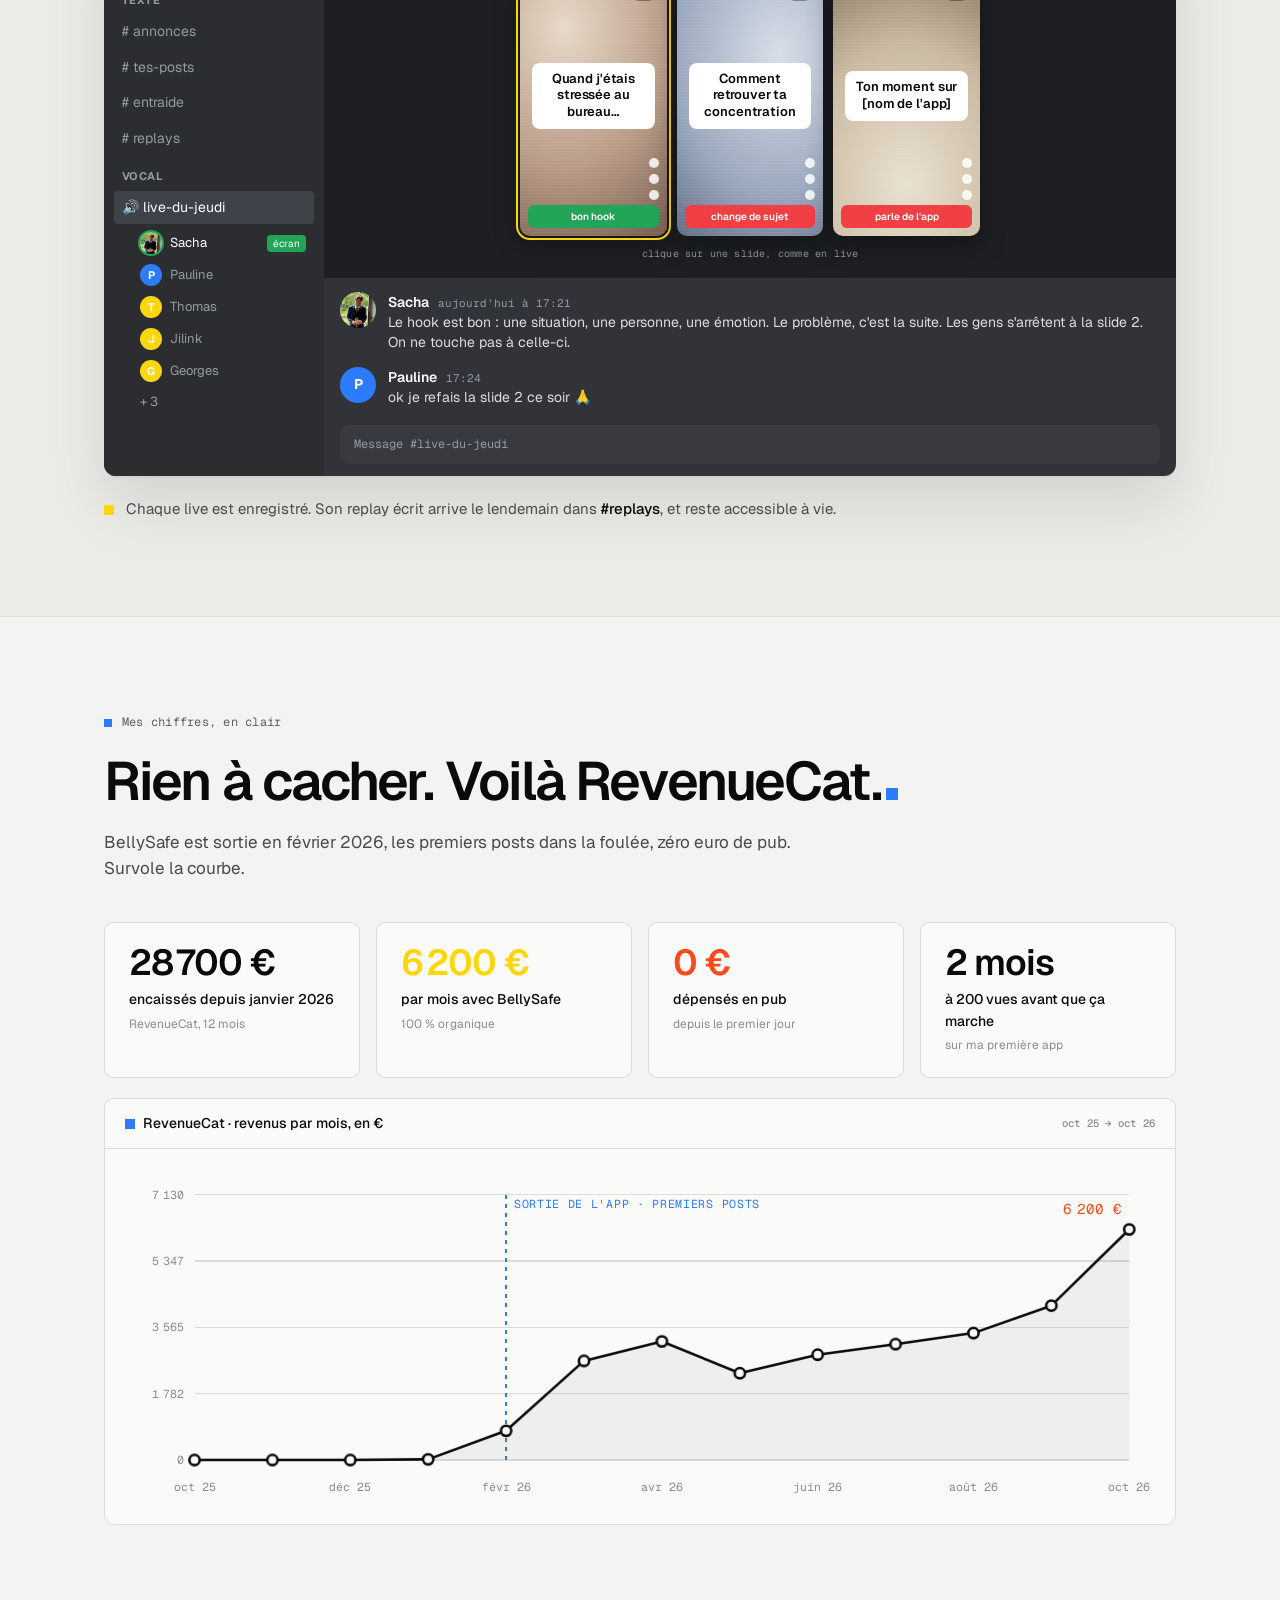
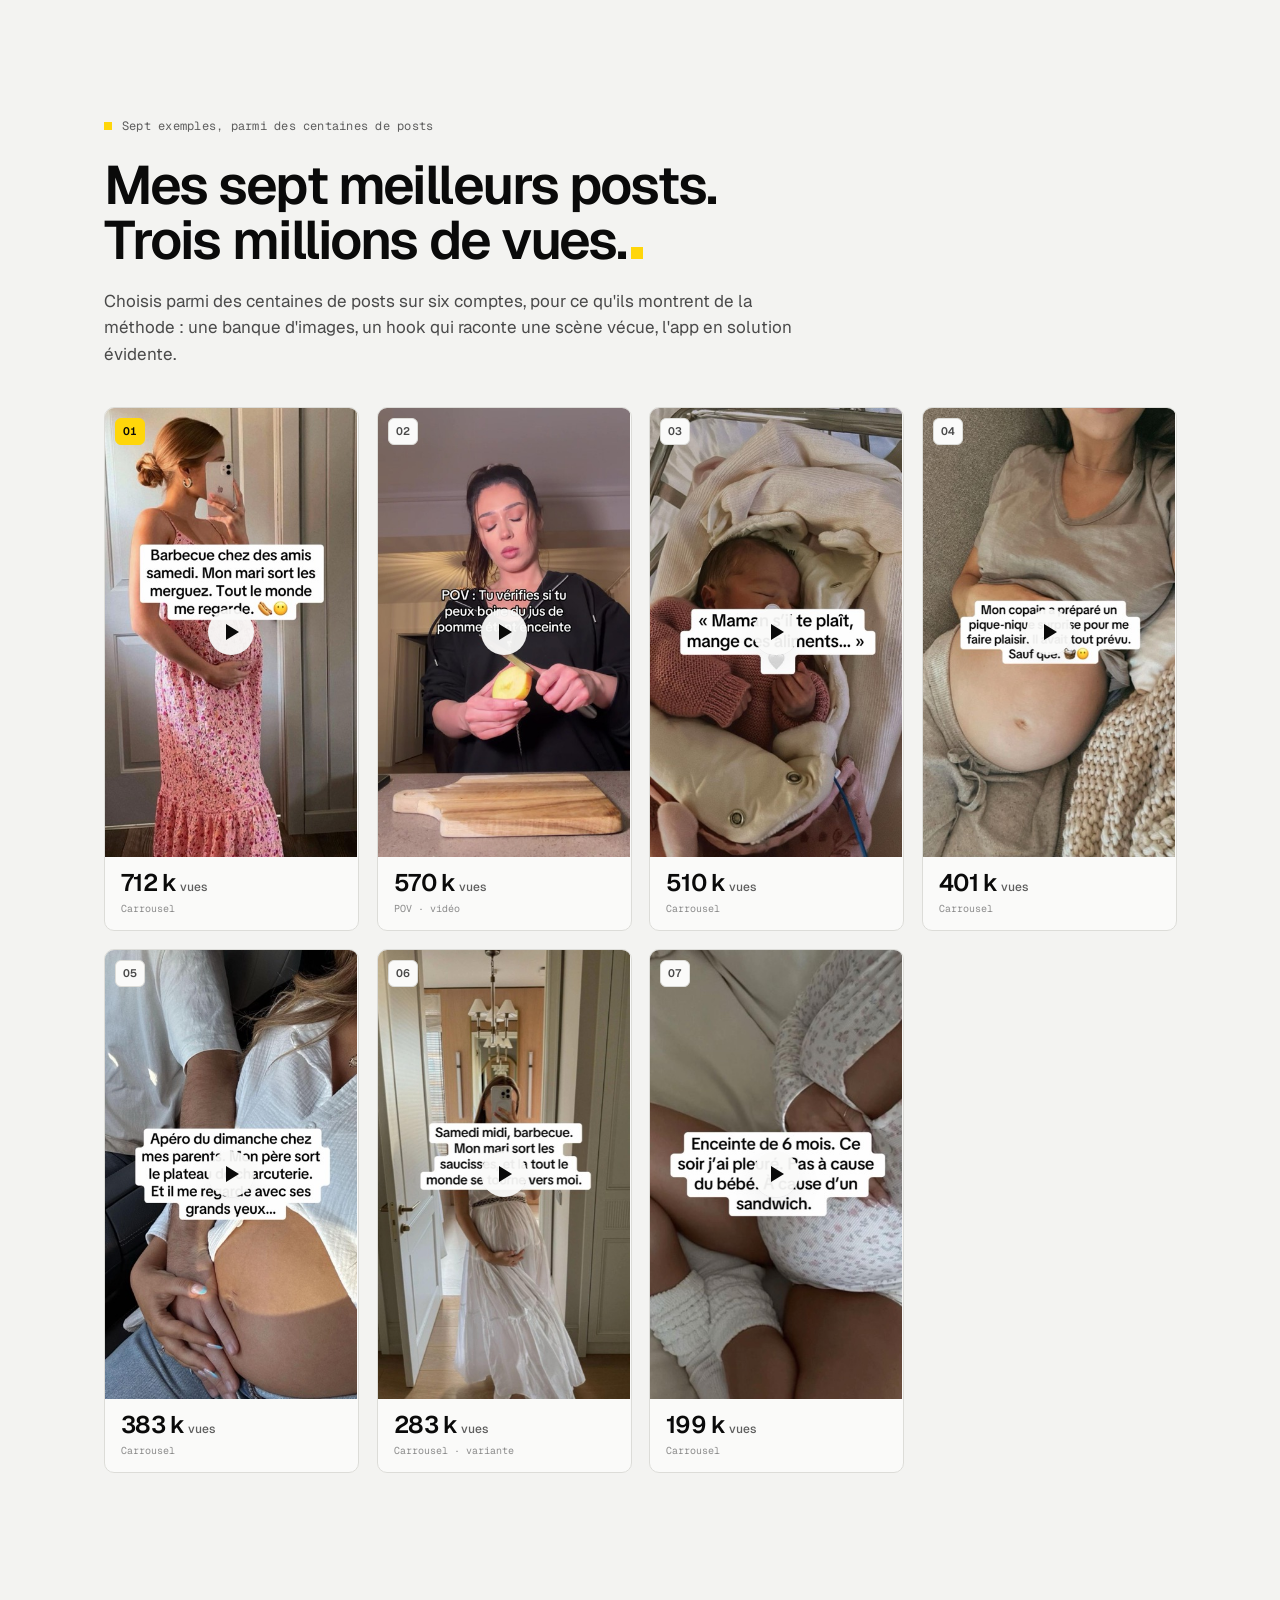
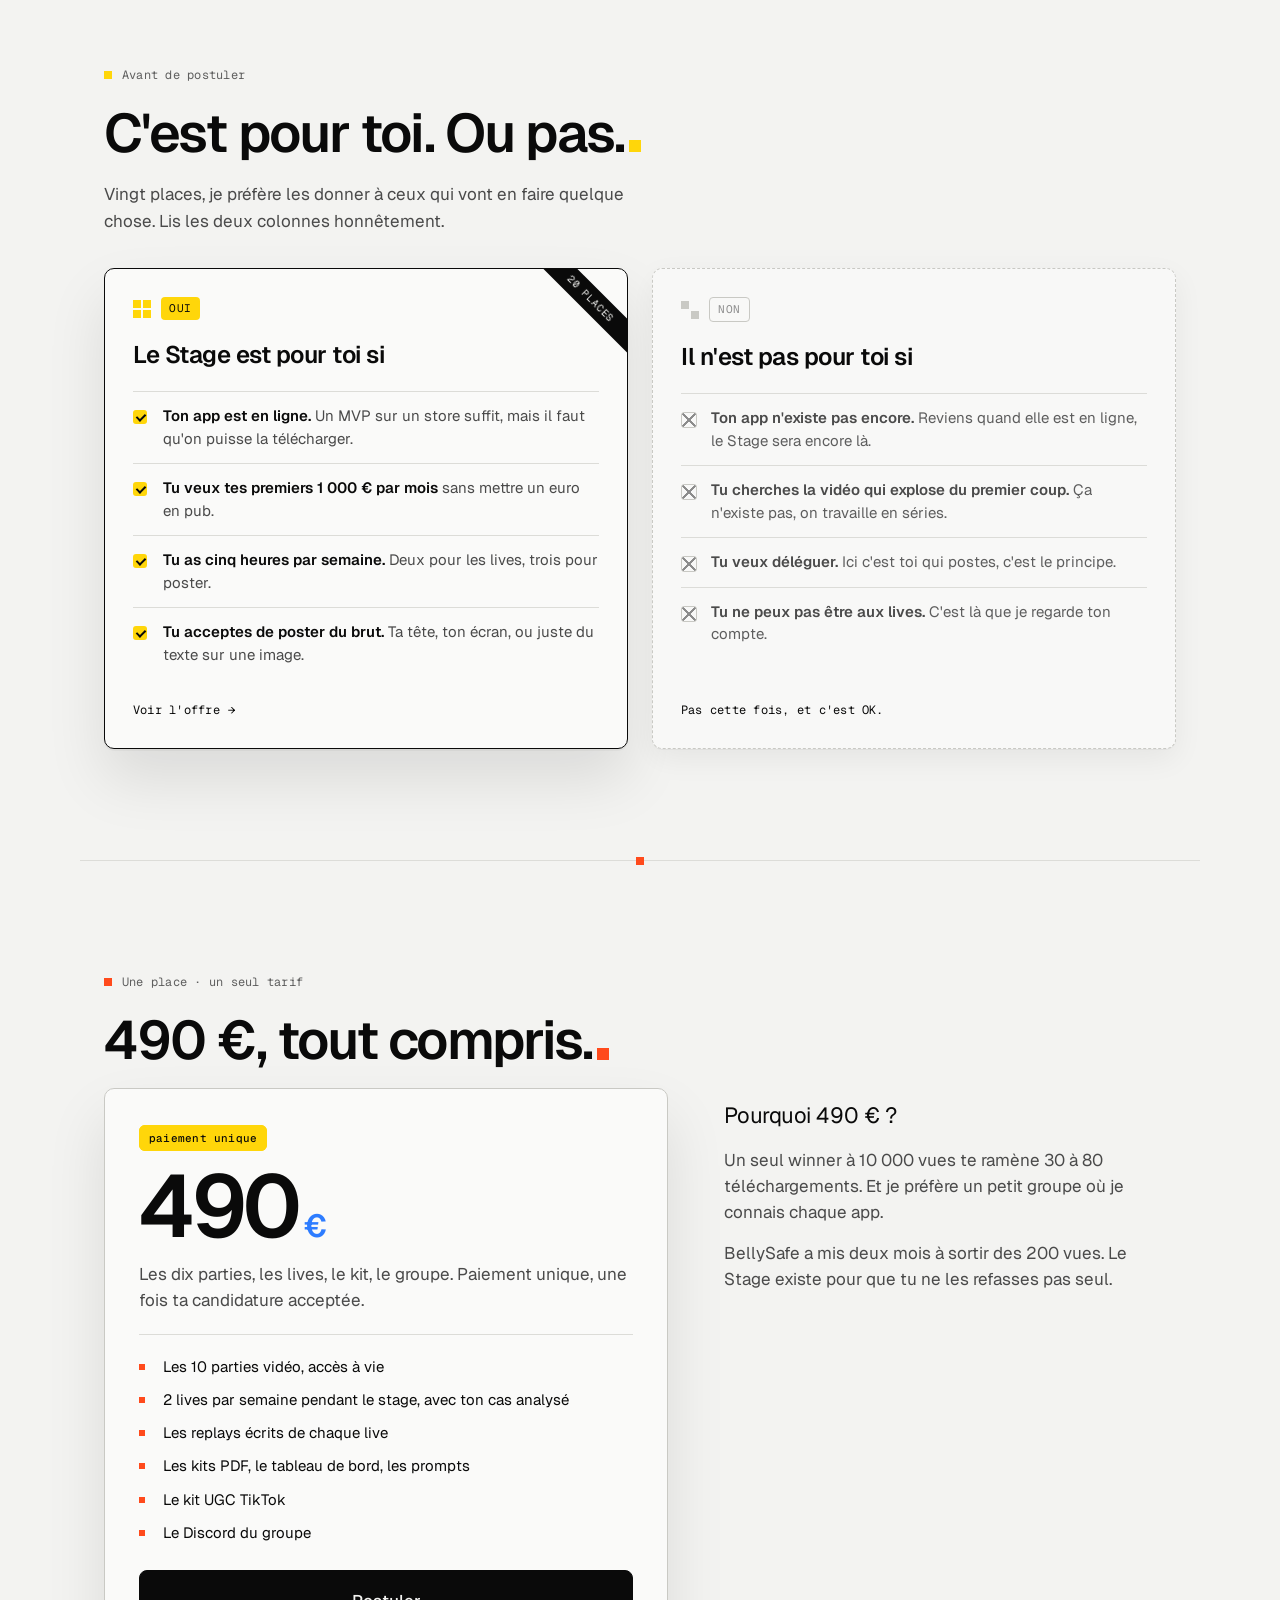
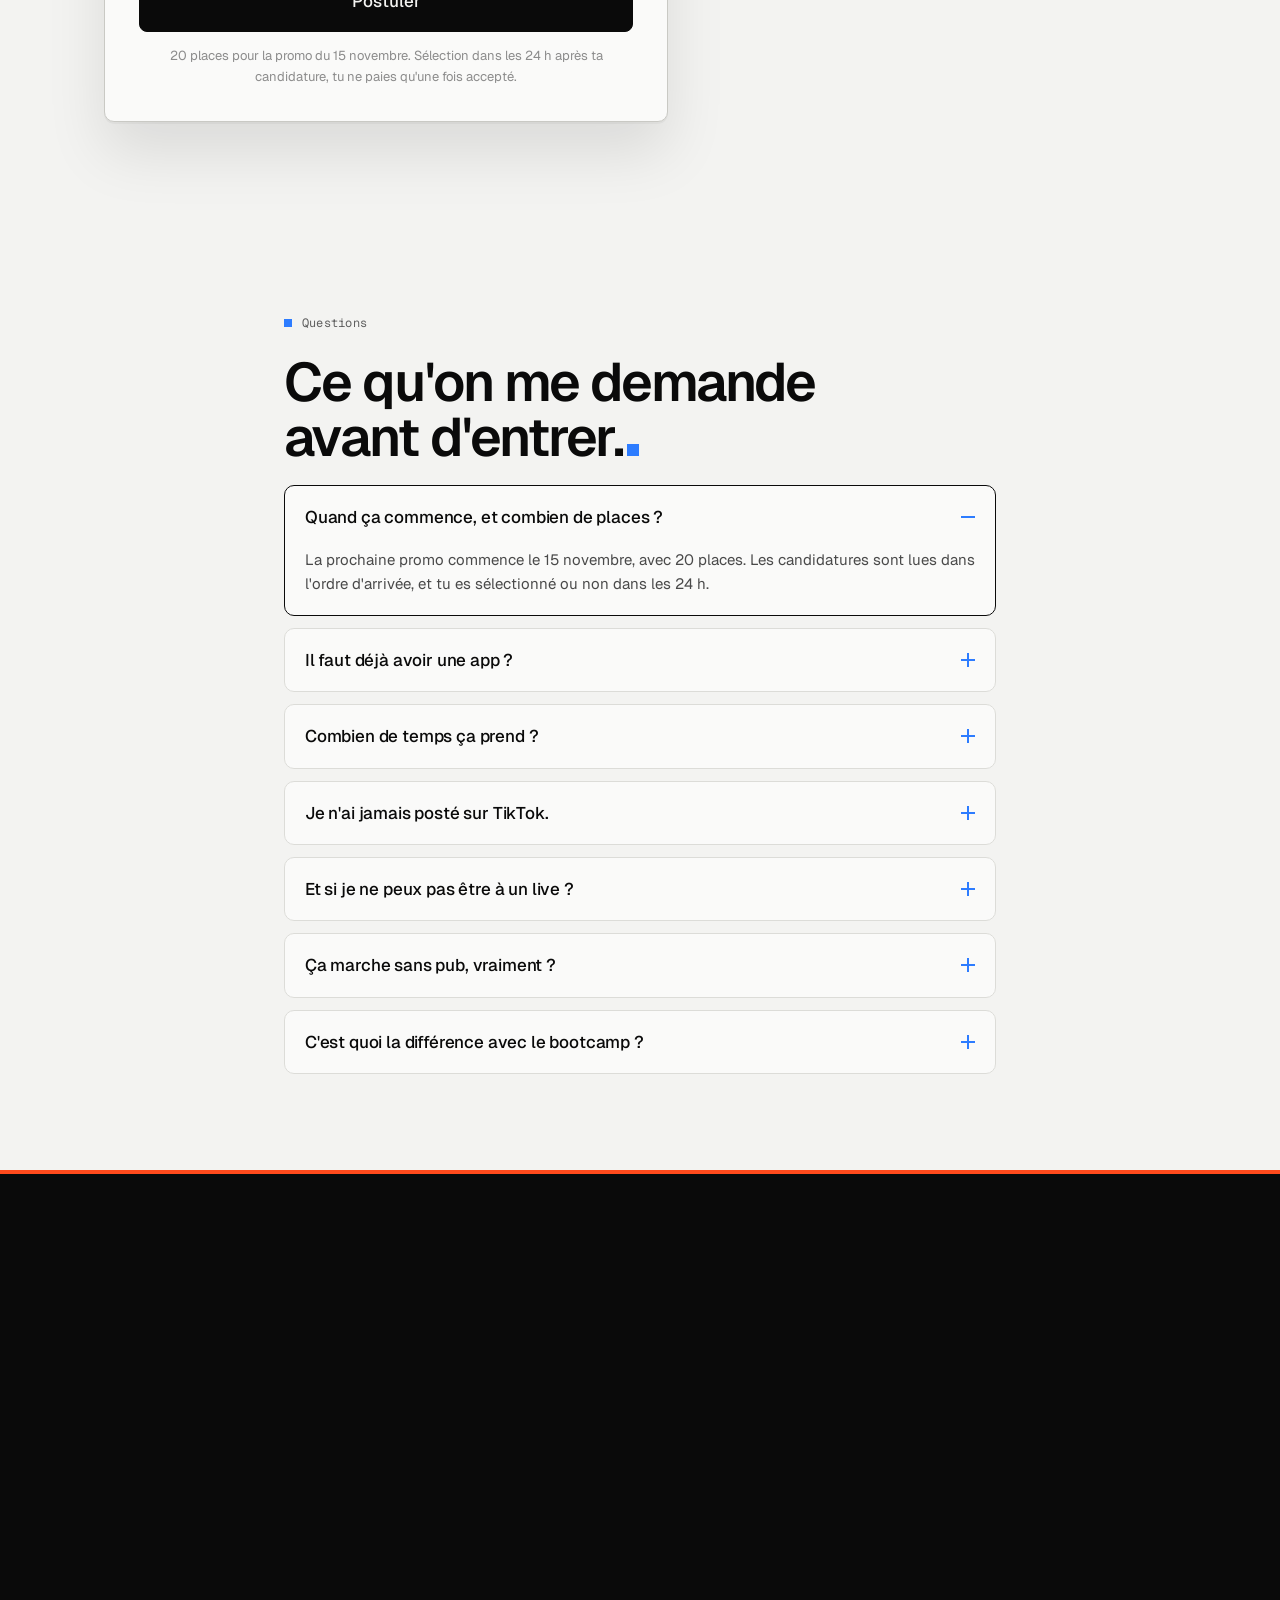
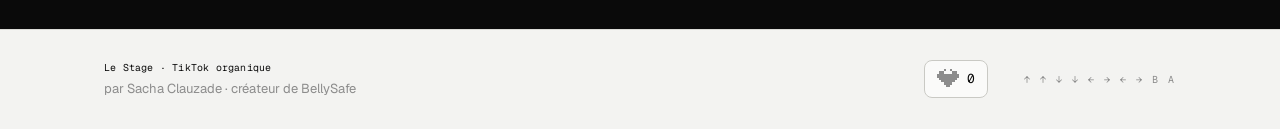
==== commit 2569d4a6: "Pour qui : deux cartes redessinées (coches, croix, badge Oui/Non, ruban 20 places) ; badge paiement " ====
--- a/index.html
+++ b/index.html
@@ -231,25 +231,40 @@
 </section>
 
 <!-- ===================== POUR QUI ===================== -->
-<section class="section pourqui">
-  <div class="wrap grid-2 gap">
-    <div class="px col col-yes">
-      <h3 class="h3">Le Stage est pour toi si</h3>
-      <ul class="plain">
-        <li>Tu as une app (ou un MVP) déjà en ligne sur un store.</li>
-        <li>Tu veux tes premiers 1 000 € par mois sans payer de pub.</li>
-        <li>Tu as 5 h par semaine.</li>
-        <li>Tu acceptes de poster du brut, ta tête ou ton écran.</li>
-      </ul>
-    </div>
-    <div class="px col col-dim">
-      <h3 class="h3">Il n'est pas pour toi si</h3>
-      <ul class="plain">
-        <li>Ton app n'existe pas encore. Reviens quand elle est en ligne.</li>
-        <li>Tu cherches la vidéo qui explose du premier coup.</li>
-        <li>Tu veux déléguer. Ici, c'est toi qui postes.</li>
-        <li>Tu ne peux pas être là aux lives.</li>
-      </ul>
+<section class="section pourqui" id="pourqui">
+  <div class="wrap">
+    <p class="eyebrow">Avant de postuler</p>
+    <h2 class="h2">C'est pour toi. <span class="hl">Ou pas.</span></h2>
+    <p class="p">Vingt places, je préfère les donner à ceux qui vont en faire quelque chose. Lis les deux colonnes honnêtement.</p>
+    <div class="fit">
+      <article class="fit-card fit-yes px boop" data-boop="rotate:-1">
+        <header class="fit-head">
+          <span class="fit-mark" aria-hidden="true"><i></i><i></i><i></i><i></i></span>
+          <span class="mono fit-tag">Oui</span>
+          <h3 class="h3">Le Stage est pour toi si</h3>
+        </header>
+        <ul class="fit-list">
+          <li><b>Ton app est en ligne.</b> Un MVP sur un store suffit, mais il faut qu'on puisse la télécharger.</li>
+          <li><b>Tu veux tes premiers 1 000 € par mois</b> sans mettre un euro en pub.</li>
+          <li><b>Tu as cinq heures par semaine.</b> Deux pour les lives, trois pour poster.</li>
+          <li><b>Tu acceptes de poster du brut.</b> Ta tête, ton écran, ou juste du texte sur une image.</li>
+        </ul>
+        <a href="#tarif" class="fit-cta mono">Voir l'offre <span aria-hidden="true">→</span></a>
+      </article>
+      <article class="fit-card fit-no px boop" data-boop="rotate:1">
+        <header class="fit-head">
+          <span class="fit-mark" aria-hidden="true"><i></i><i></i><i></i><i></i></span>
+          <span class="mono fit-tag">Non</span>
+          <h3 class="h3">Il n'est pas pour toi si</h3>
+        </header>
+        <ul class="fit-list">
+          <li><b>Ton app n'existe pas encore.</b> Reviens quand elle est en ligne, le Stage sera encore là.</li>
+          <li><b>Tu cherches la vidéo qui explose du premier coup.</b> Ça n'existe pas, on travaille en séries.</li>
+          <li><b>Tu veux déléguer.</b> Ici c'est toi qui postes, c'est le principe.</li>
+          <li><b>Tu ne peux pas être aux lives.</b> C'est là que je regarde ton compte.</li>
+        </ul>
+        <p class="fit-cta mono dim">Pas cette fois, et c'est OK.</p>
+      </article>
     </div>
   </div>
 </section>
--- a/style.css
+++ b/style.css
@@ -475,12 +475,8 @@
 .about-facts li { font-family: var(--display); font-size: 11px; padding: 8px 12px; }
 
 /* pour qui */
-.col { padding: 26px; }
-.col-yes { border-color: var(--ink); }
-.col-dim { opacity: .85; }
 .plain li { position: relative; padding: 9px 0 9px 20px; font-size: 15px; color: var(--ink-2); border-bottom: 1px solid var(--line); }
 .plain li::before { content: ""; position: absolute; left: 0; top: 18px; width: 6px; height: 6px; background: var(--px); }
-.col-dim .plain li::before { background: var(--g3); }
 .plain li:last-child { border-bottom: 0; }
 
 /* tarif */
@@ -606,7 +602,7 @@
 .kit .kcard:nth-child(3n+2) { --k: var(--c2); }
 .kit .kcard:nth-child(3n+3) { --k: var(--c1); }
 .kit .kcard svg { color: var(--ink); }
-.price-badge { color: var(--c1); border-color: var(--c1); }
+.price-badge { color: #0A0A0A; background: var(--c1); border-color: var(--c1); font-weight: 500; }
 .cur { color: var(--c2); }
 .foot .like.is-liked .heart-body { fill: var(--c2); }
 
@@ -702,7 +698,7 @@
 
   /* à propos, pour qui, tarif */
   .about-photo { width: min(100%, 240px); }
-  .col { padding: 22px; }
+  .fit-card { padding: 22px 20px; }
   .price { padding: 26px 22px; }
   .acc-body { padding: 0 16px 16px; }
 
@@ -715,3 +711,32 @@
 .parts-list .pl:last-child { border-bottom: 0; padding-bottom: 12px; }
 .methode { padding-bottom: 48px; }
 .avis { padding-top: 64px; }
+
+/* ---------- pour qui : les deux cartes ---------------------------- */
+.pourqui .p { max-width: 560px; margin-bottom: 34px; }
+.fit { display: grid; grid-template-columns: 1fr 1fr; gap: 24px; align-items: stretch; }
+.fit-card { position: relative; display: flex; flex-direction: column; padding: 28px; box-shadow: var(--shadow); overflow: hidden; }
+.fit-yes { border-color: var(--ink); box-shadow: var(--shadow-lg); }
+.fit-no { border-style: dashed; border-color: var(--line-2); background: color-mix(in srgb, var(--card) 70%, var(--paper)); }
+.fit-head { display: flex; flex-wrap: wrap; align-items: center; gap: 10px; margin-bottom: 18px; }
+.fit-head .h3 { flex-basis: 100%; margin: 6px 0 0; font-size: 24px; }
+.fit-mark { display: grid; grid-template-columns: 8px 8px; gap: 2px; width: 18px; height: 18px; }
+.fit-mark i { display: block; background: var(--c1); }
+.fit-no .fit-mark i { background: var(--line-2); }
+.fit-no .fit-mark i:nth-child(2), .fit-no .fit-mark i:nth-child(3) { background: transparent; }
+.fit-tag { font-size: 11px; letter-spacing: .06em; text-transform: uppercase; color: #0A0A0A; background: var(--c1); padding: 3px 8px; border-radius: 4px; }
+.fit-no .fit-tag { background: transparent; color: var(--g3); border: 1px solid var(--line-2); }
+.fit-list { list-style: none; margin: 0; padding: 0; display: grid; gap: 0; }
+.fit-list li { position: relative; padding: 13px 0 13px 30px; font-size: 15px; line-height: 1.5; color: var(--ink-2); border-top: 1px solid var(--line); }
+.fit-list b { color: var(--ink); font-weight: 600; }
+.fit-list li::before { content: ""; position: absolute; left: 0; top: 18px; width: 14px; height: 14px; border-radius: 3px; background: var(--c1); }
+.fit-list li::after { content: ""; position: absolute; left: 5px; top: 20px; width: 4px; height: 7px; border: solid #0A0A0A; border-width: 0 2px 2px 0; transform: rotate(45deg); }
+.fit-no .fit-list li { color: var(--g4); }
+.fit-no .fit-list b { color: var(--ink-2); }
+.fit-no .fit-list li::before { background: linear-gradient(45deg, transparent 44%, var(--g3) 44%, var(--g3) 56%, transparent 56%), linear-gradient(-45deg, transparent 44%, var(--g3) 44%, var(--g3) 56%, transparent 56%); background-color: transparent; border: 1px solid var(--line-2); background-origin: border-box; }
+.fit-no .fit-list li::after { content: none; }
+.fit-cta { margin-top: auto; padding-top: 22px; font-size: 12px; text-decoration: none; color: var(--ink); display: inline-flex; gap: 8px; align-items: center; }
+.fit-cta span { transition: translate 200ms var(--spring); }
+a.fit-cta:hover span { translate: 4px 0; }
+.fit-yes::after { content: "20 places"; position: absolute; top: 18px; right: -34px; rotate: 45deg; font-family: var(--display); font-size: 10px; letter-spacing: .08em; text-transform: uppercase; background: var(--ink); color: var(--paper); padding: 4px 40px; }
+@media (max-width: 900px) { .fit { grid-template-columns: 1fr; gap: 18px; } }
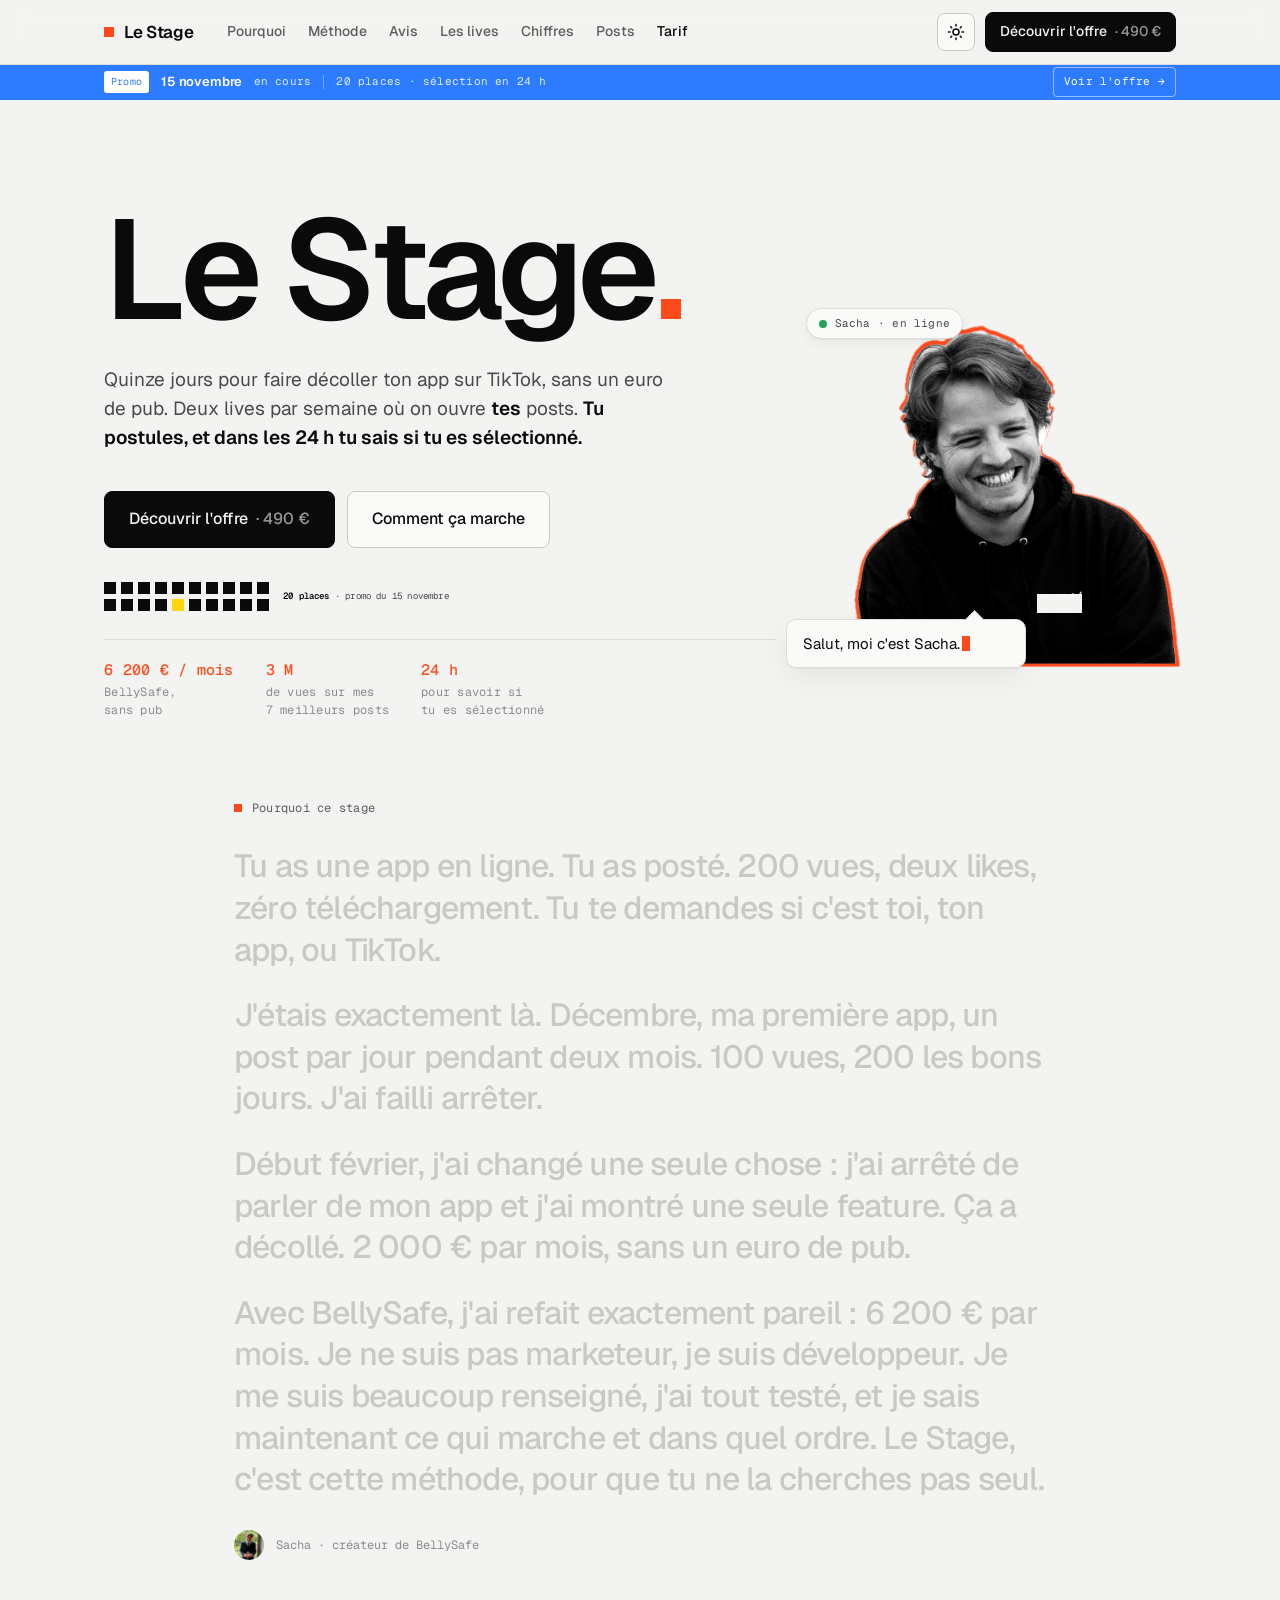
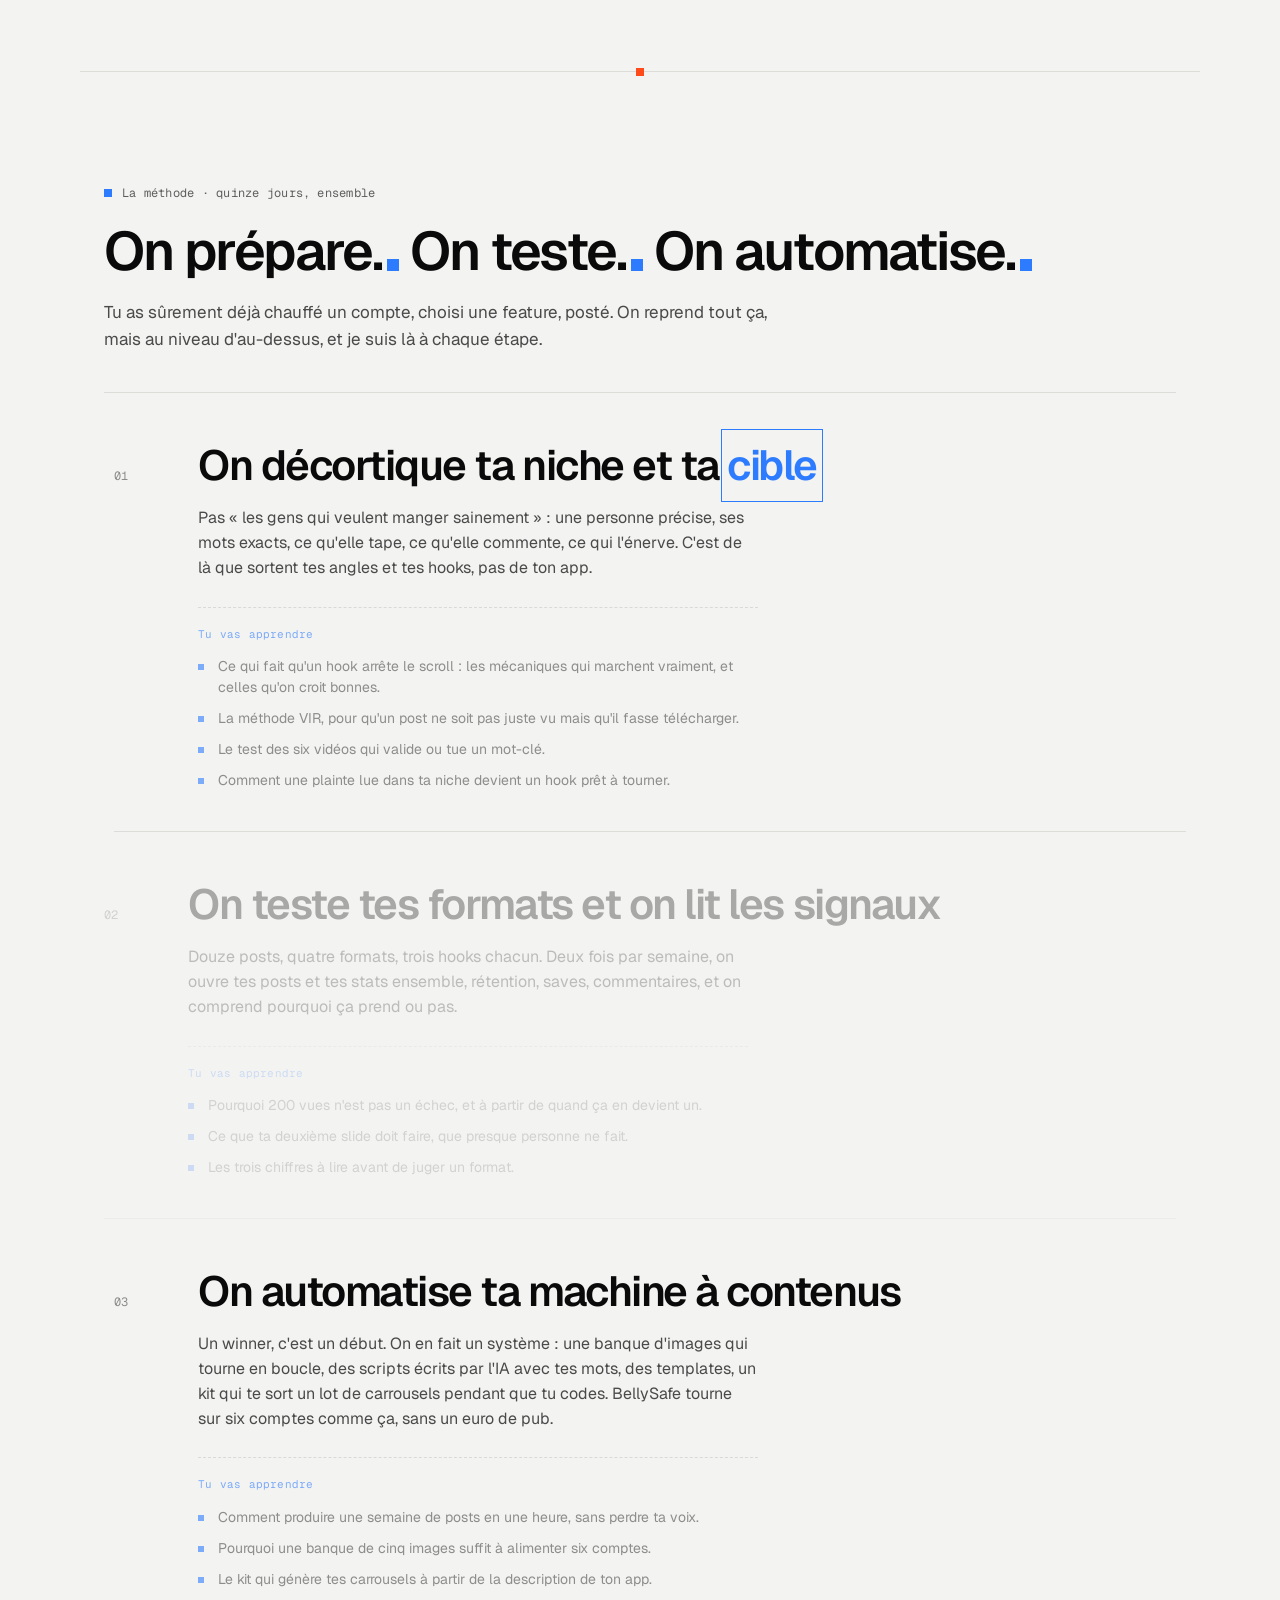
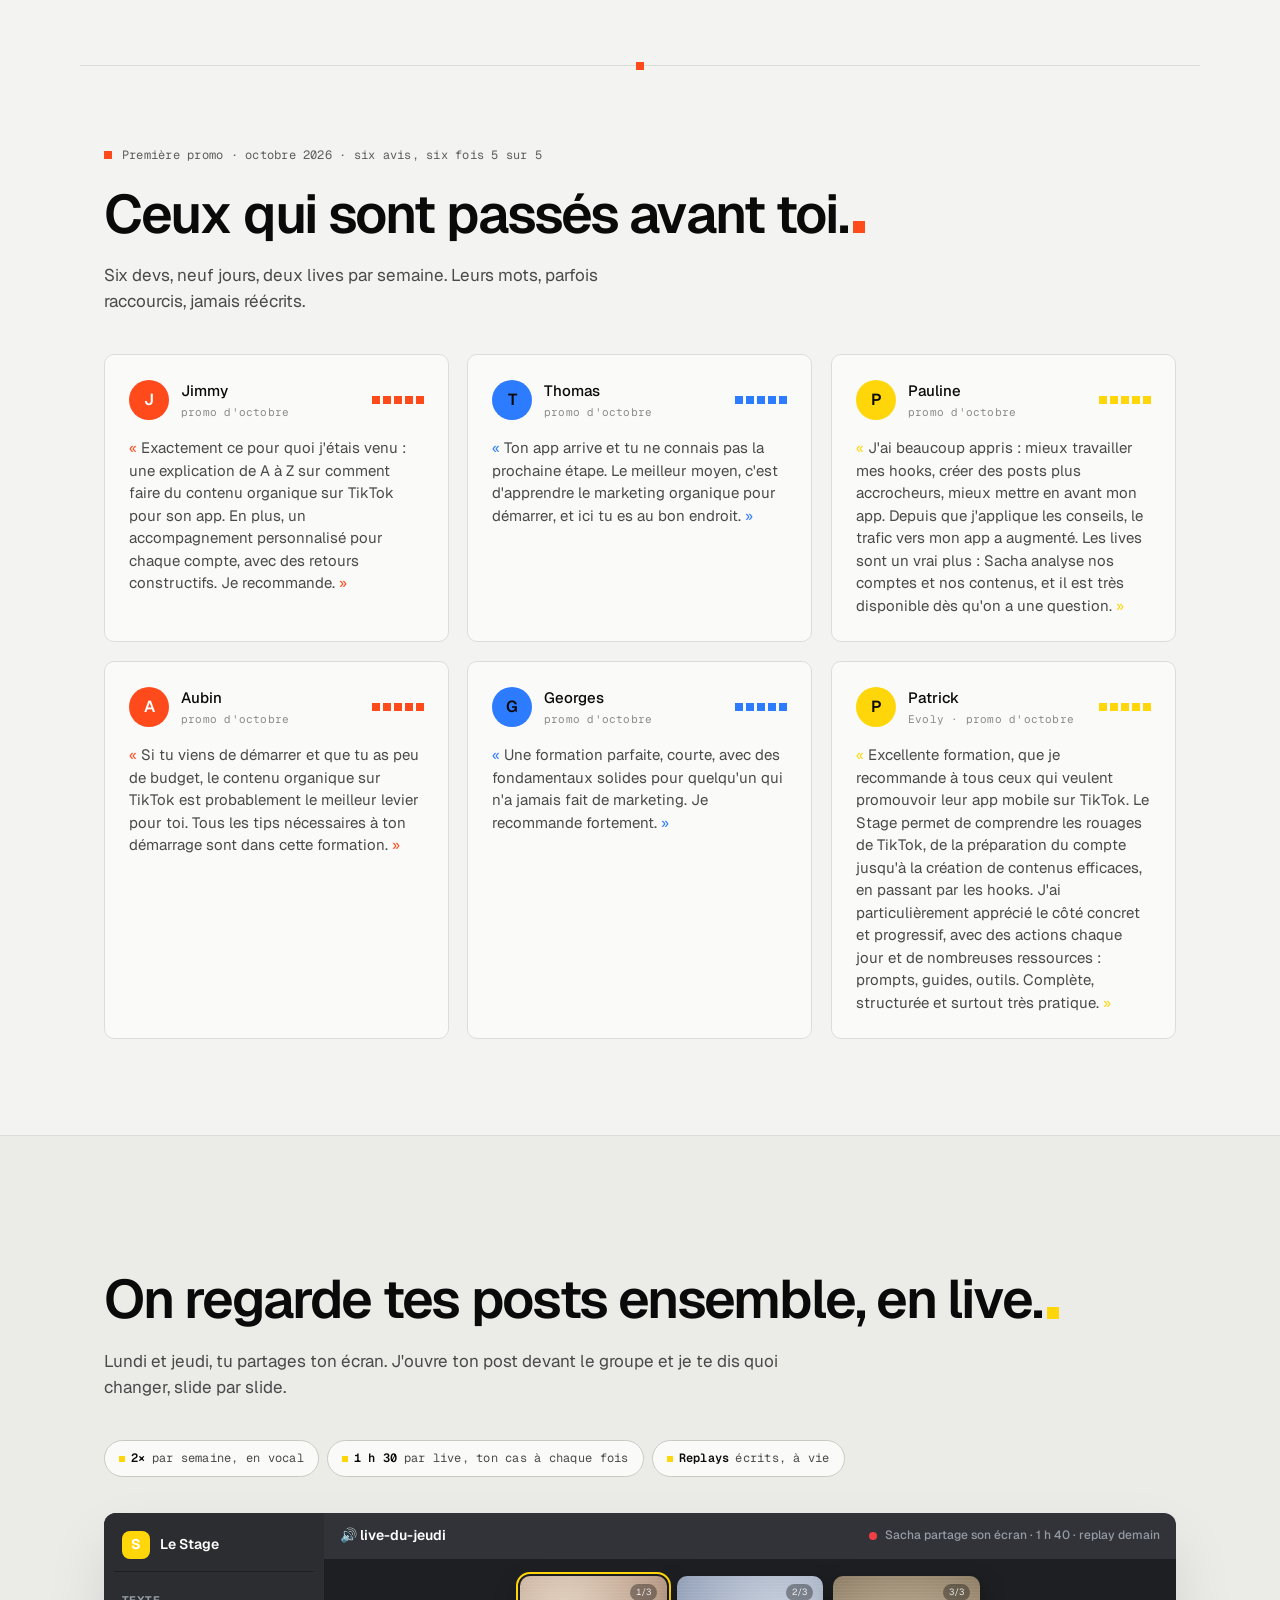
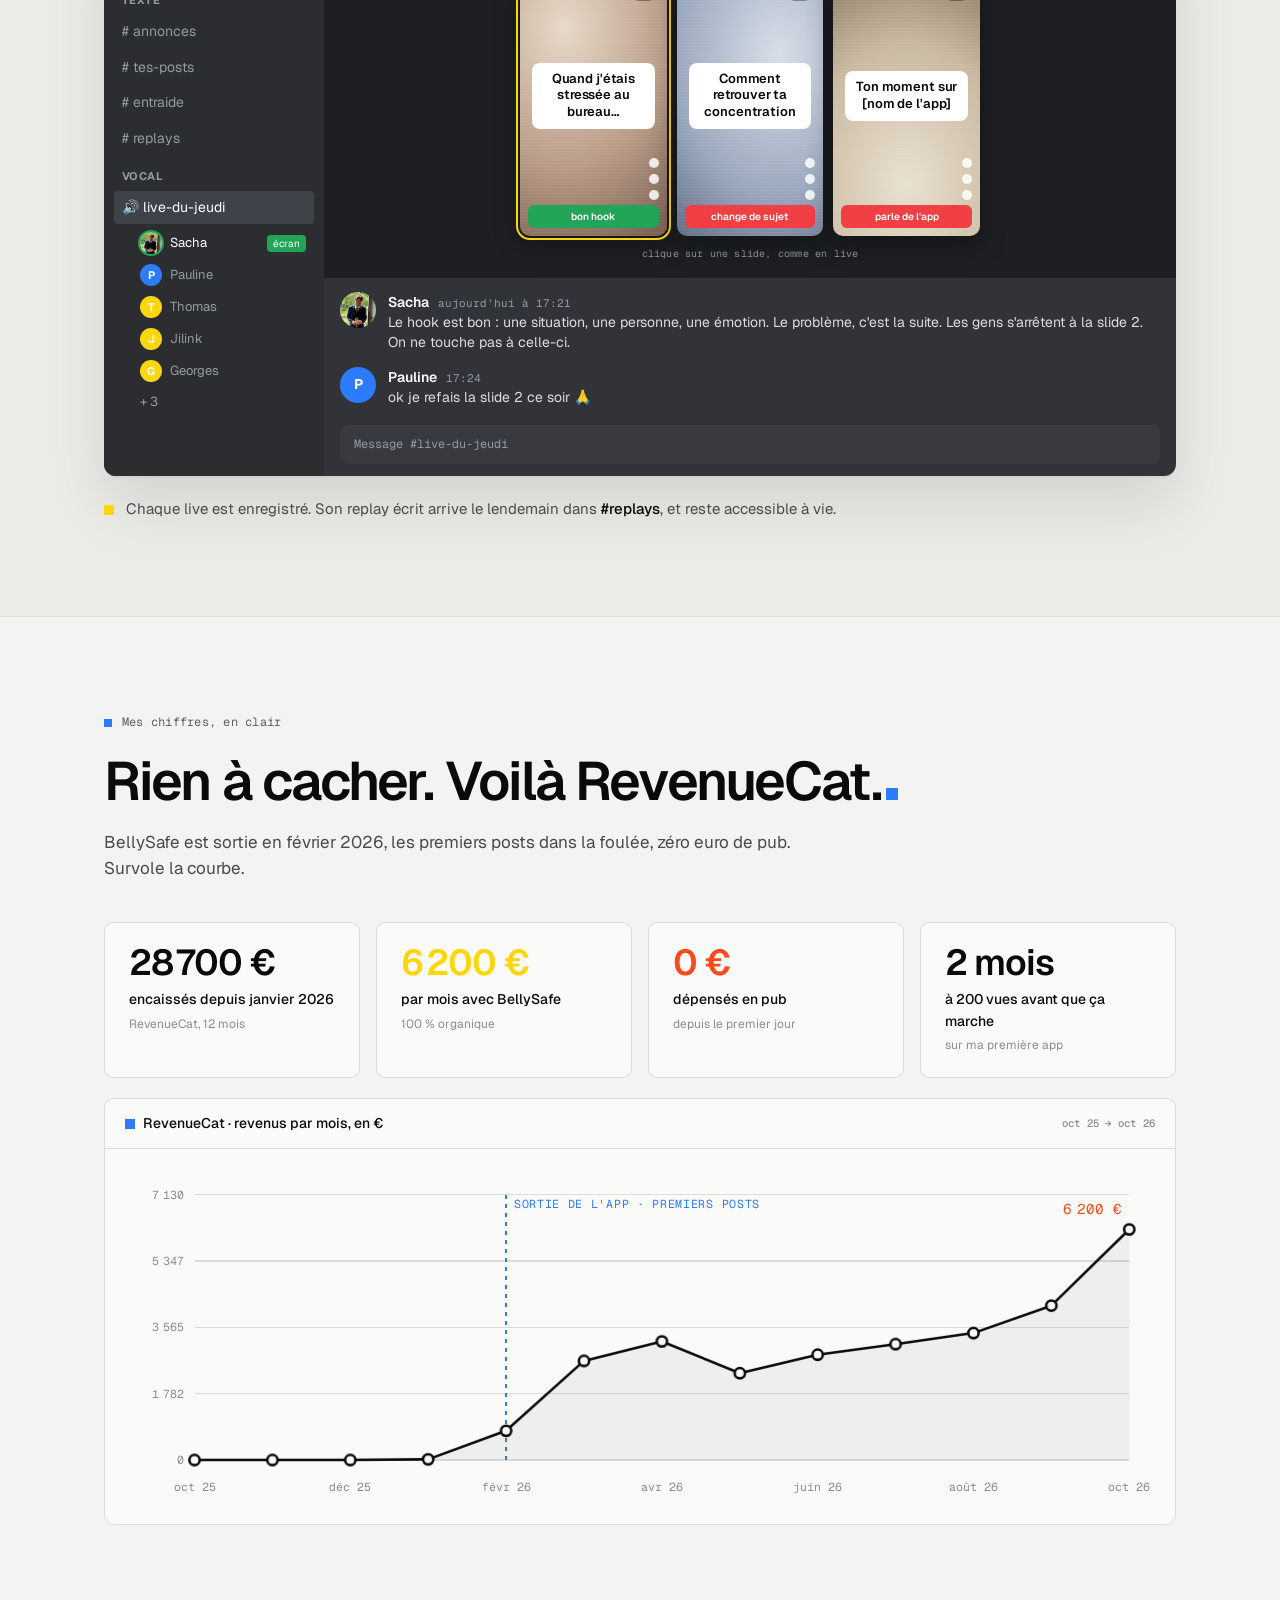
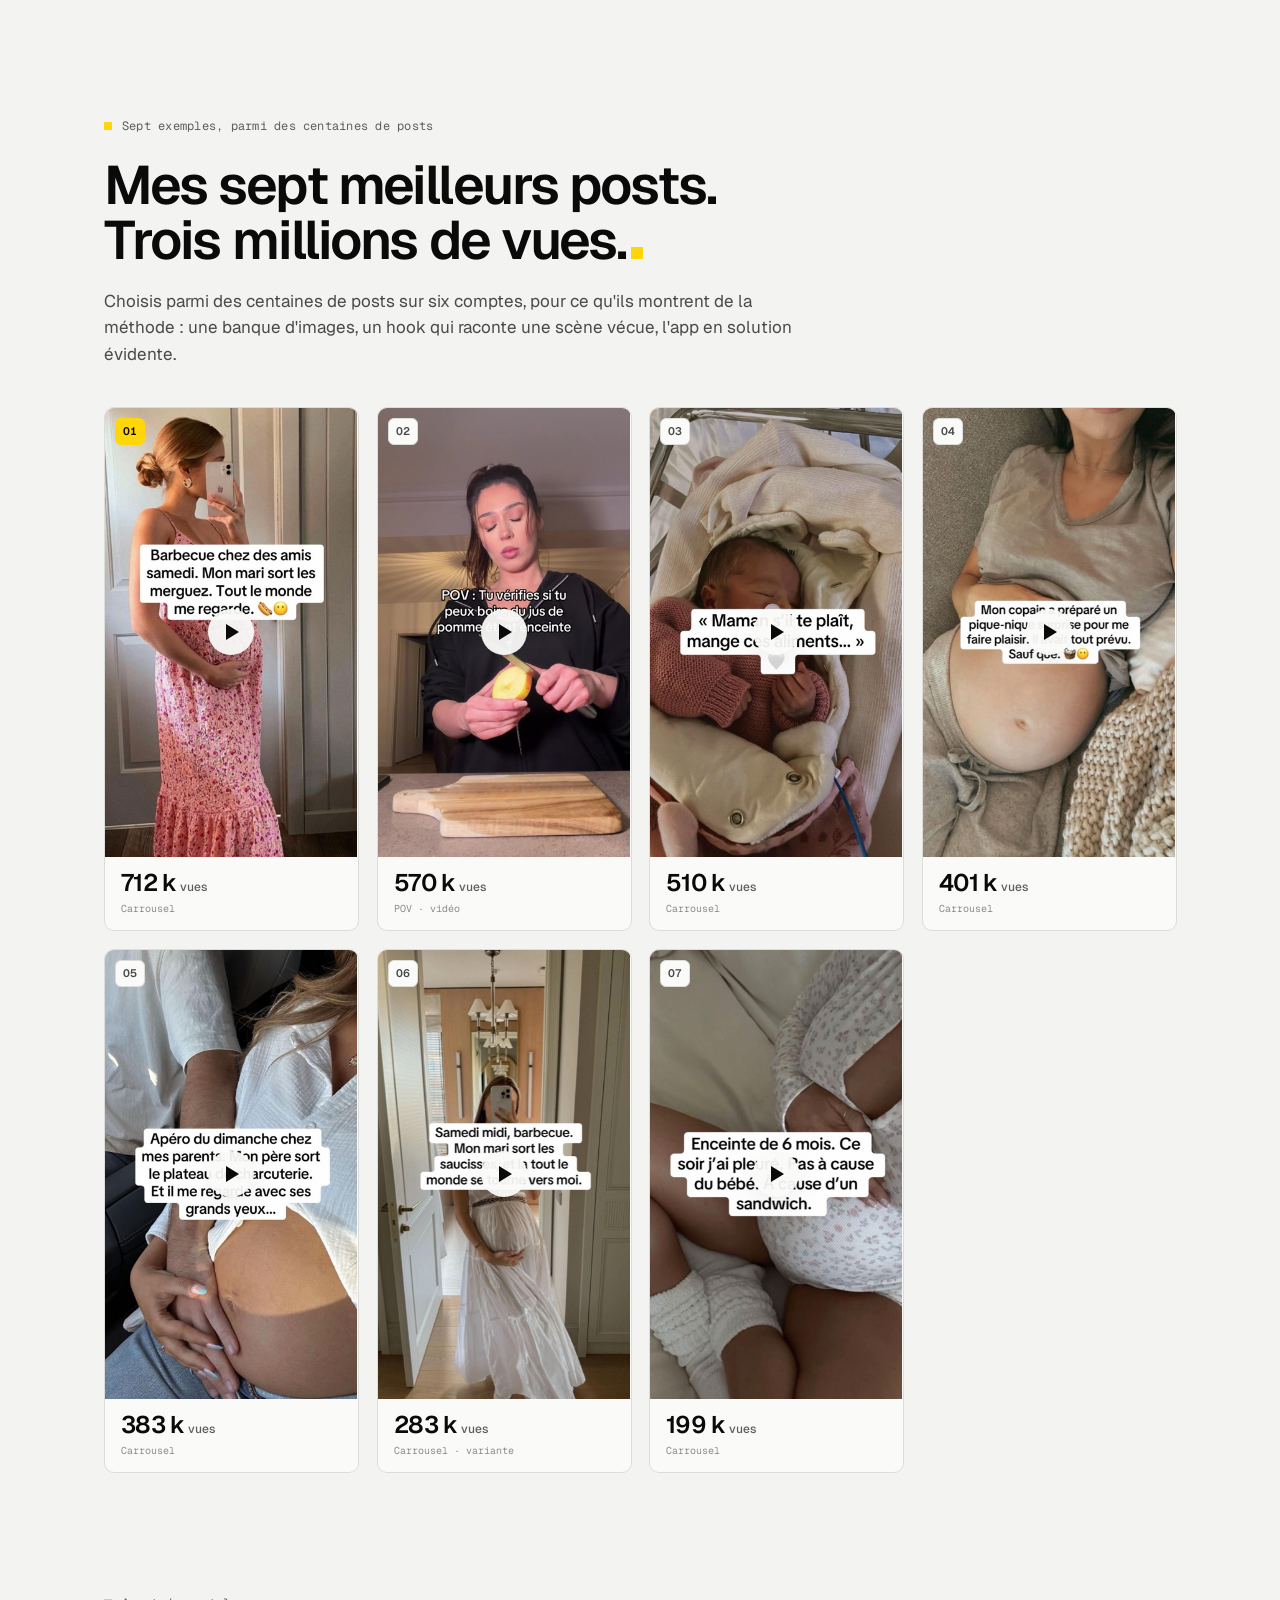
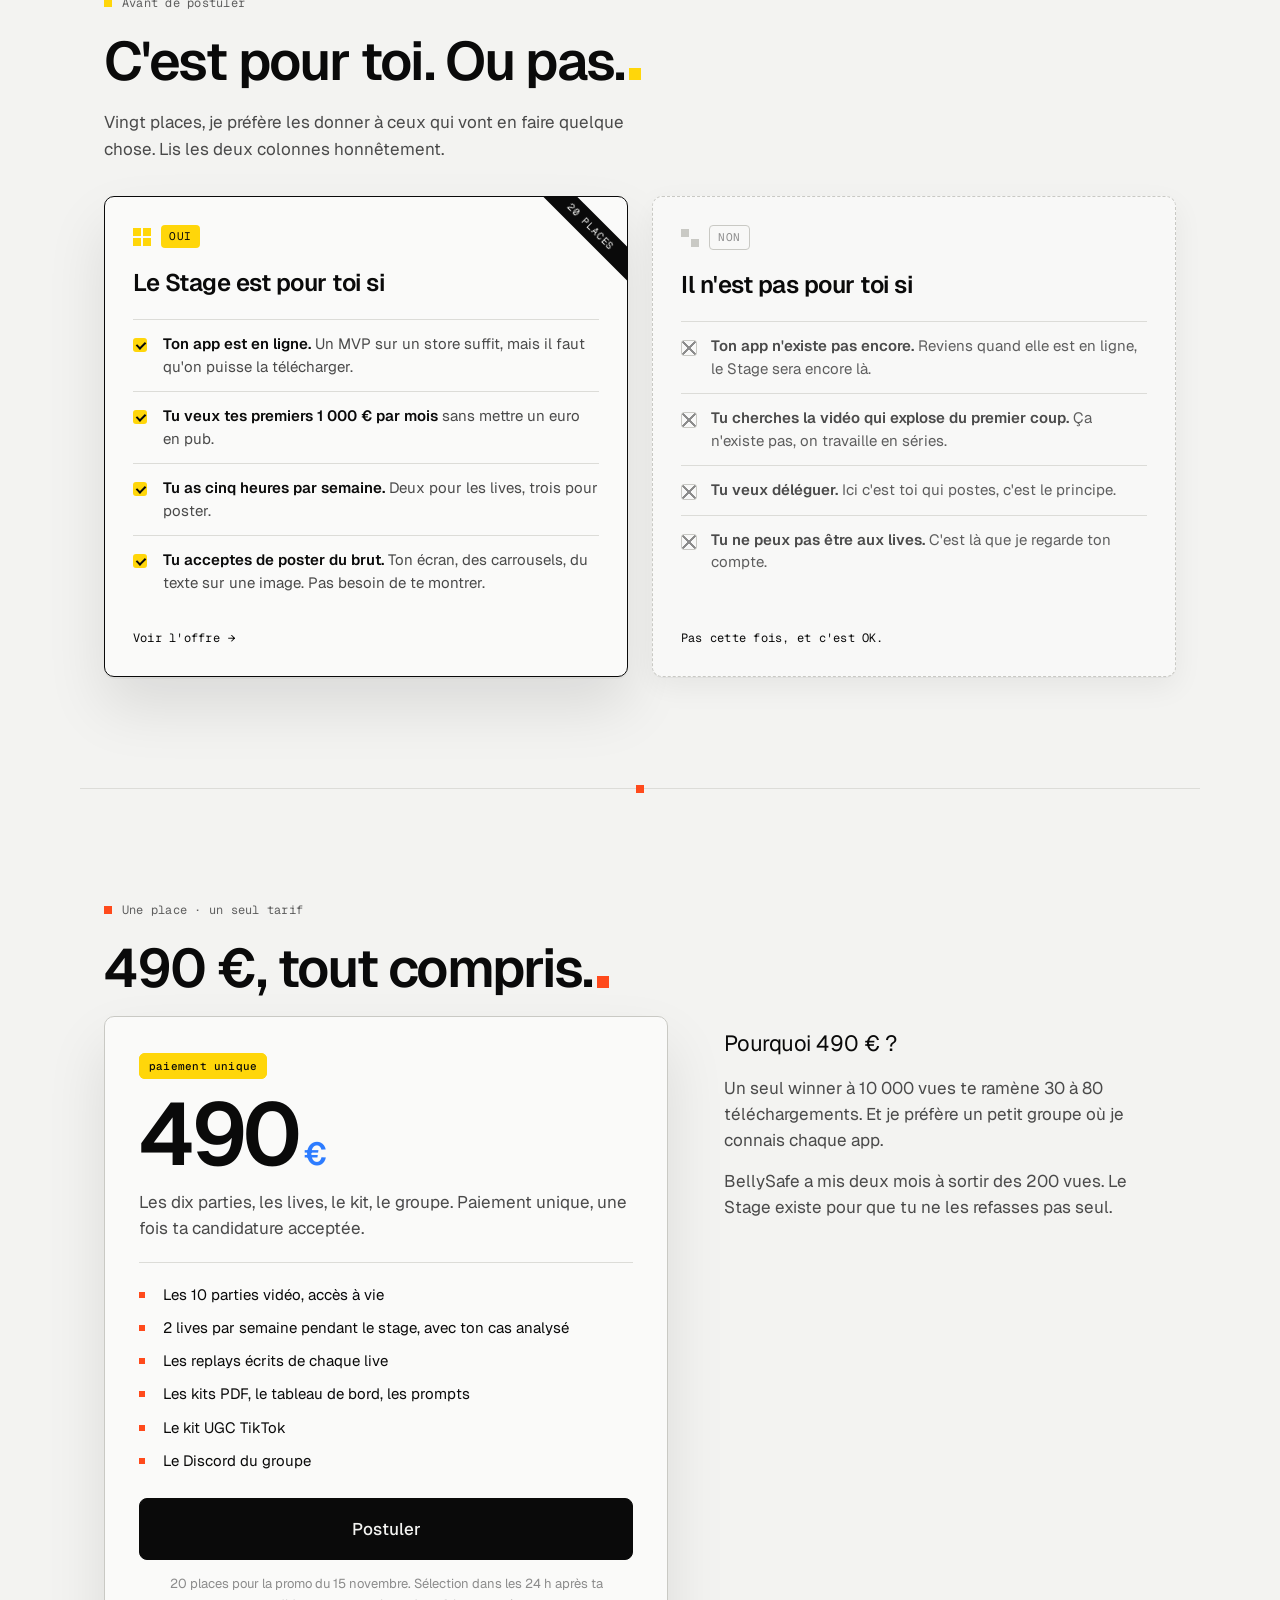
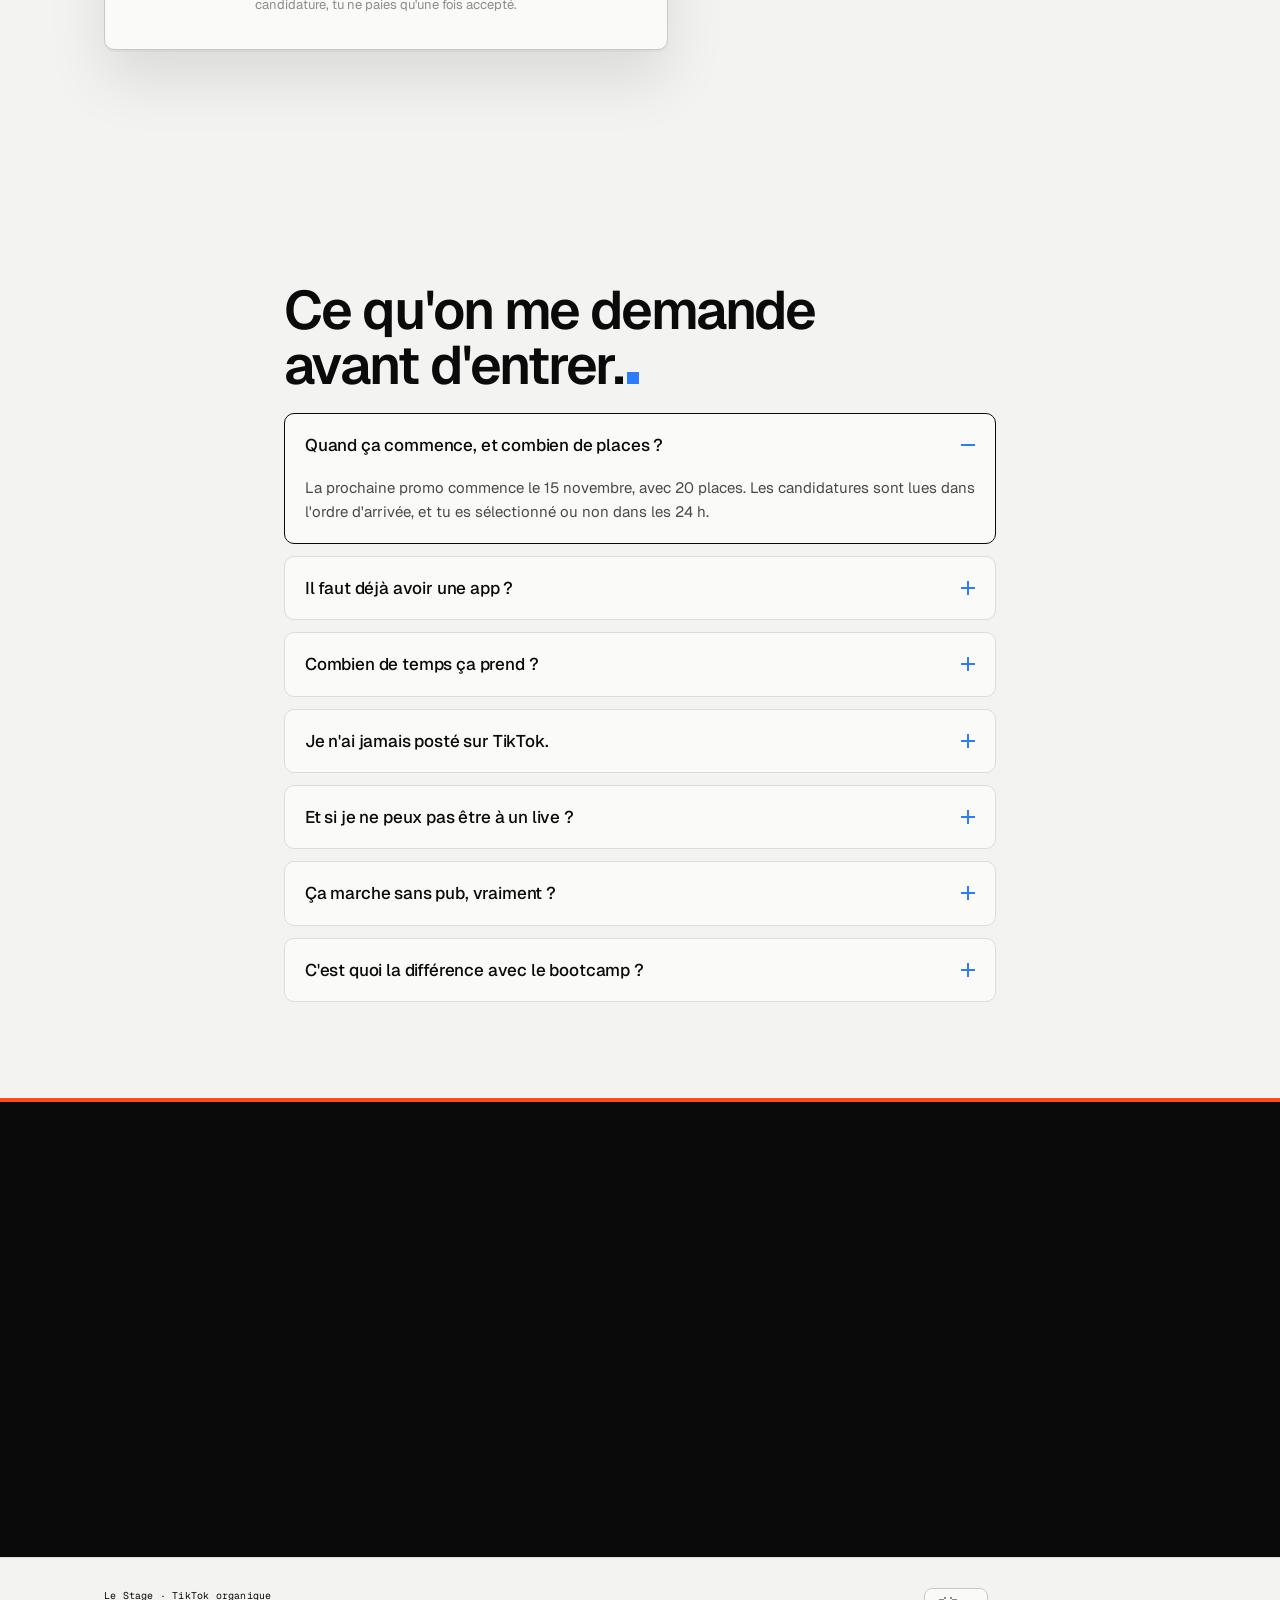
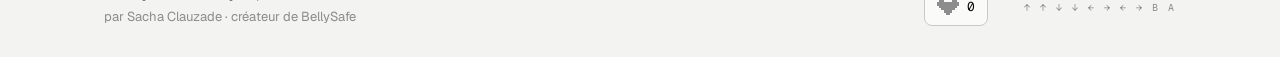
==== commit 2b892461: "Pour qui : poster du brut sans se montrer Co-Authored-By: Claude Fable 5.1 <noreply@anthropic.com>" ====
--- a/index.html
+++ b/index.html
@@ -247,7 +247,7 @@
           <li><b>Ton app est en ligne.</b> Un MVP sur un store suffit, mais il faut qu'on puisse la télécharger.</li>
           <li><b>Tu veux tes premiers 1 000 € par mois</b> sans mettre un euro en pub.</li>
           <li><b>Tu as cinq heures par semaine.</b> Deux pour les lives, trois pour poster.</li>
-          <li><b>Tu acceptes de poster du brut.</b> Ta tête, ton écran, ou juste du texte sur une image.</li>
+          <li><b>Tu acceptes de poster du brut.</b> Ton écran, des carrousels, du texte sur une image. Pas besoin de te montrer.</li>
         </ul>
         <a href="#tarif" class="fit-cta mono">Voir l'offre <span aria-hidden="true">→</span></a>
       </article>
--- a/style.css
+++ b/style.css
@@ -740,3 +740,5 @@
 a.fit-cta:hover span { translate: 4px 0; }
 .fit-yes::after { content: "20 places"; position: absolute; top: 18px; right: -34px; rotate: 45deg; font-family: var(--display); font-size: 10px; letter-spacing: .08em; text-transform: uppercase; background: var(--ink); color: var(--paper); padding: 4px 40px; }
 @media (max-width: 900px) { .fit { grid-template-columns: 1fr; gap: 18px; } }
+.videos { padding-bottom: 56px; }
+.pourqui { padding-top: 64px; }
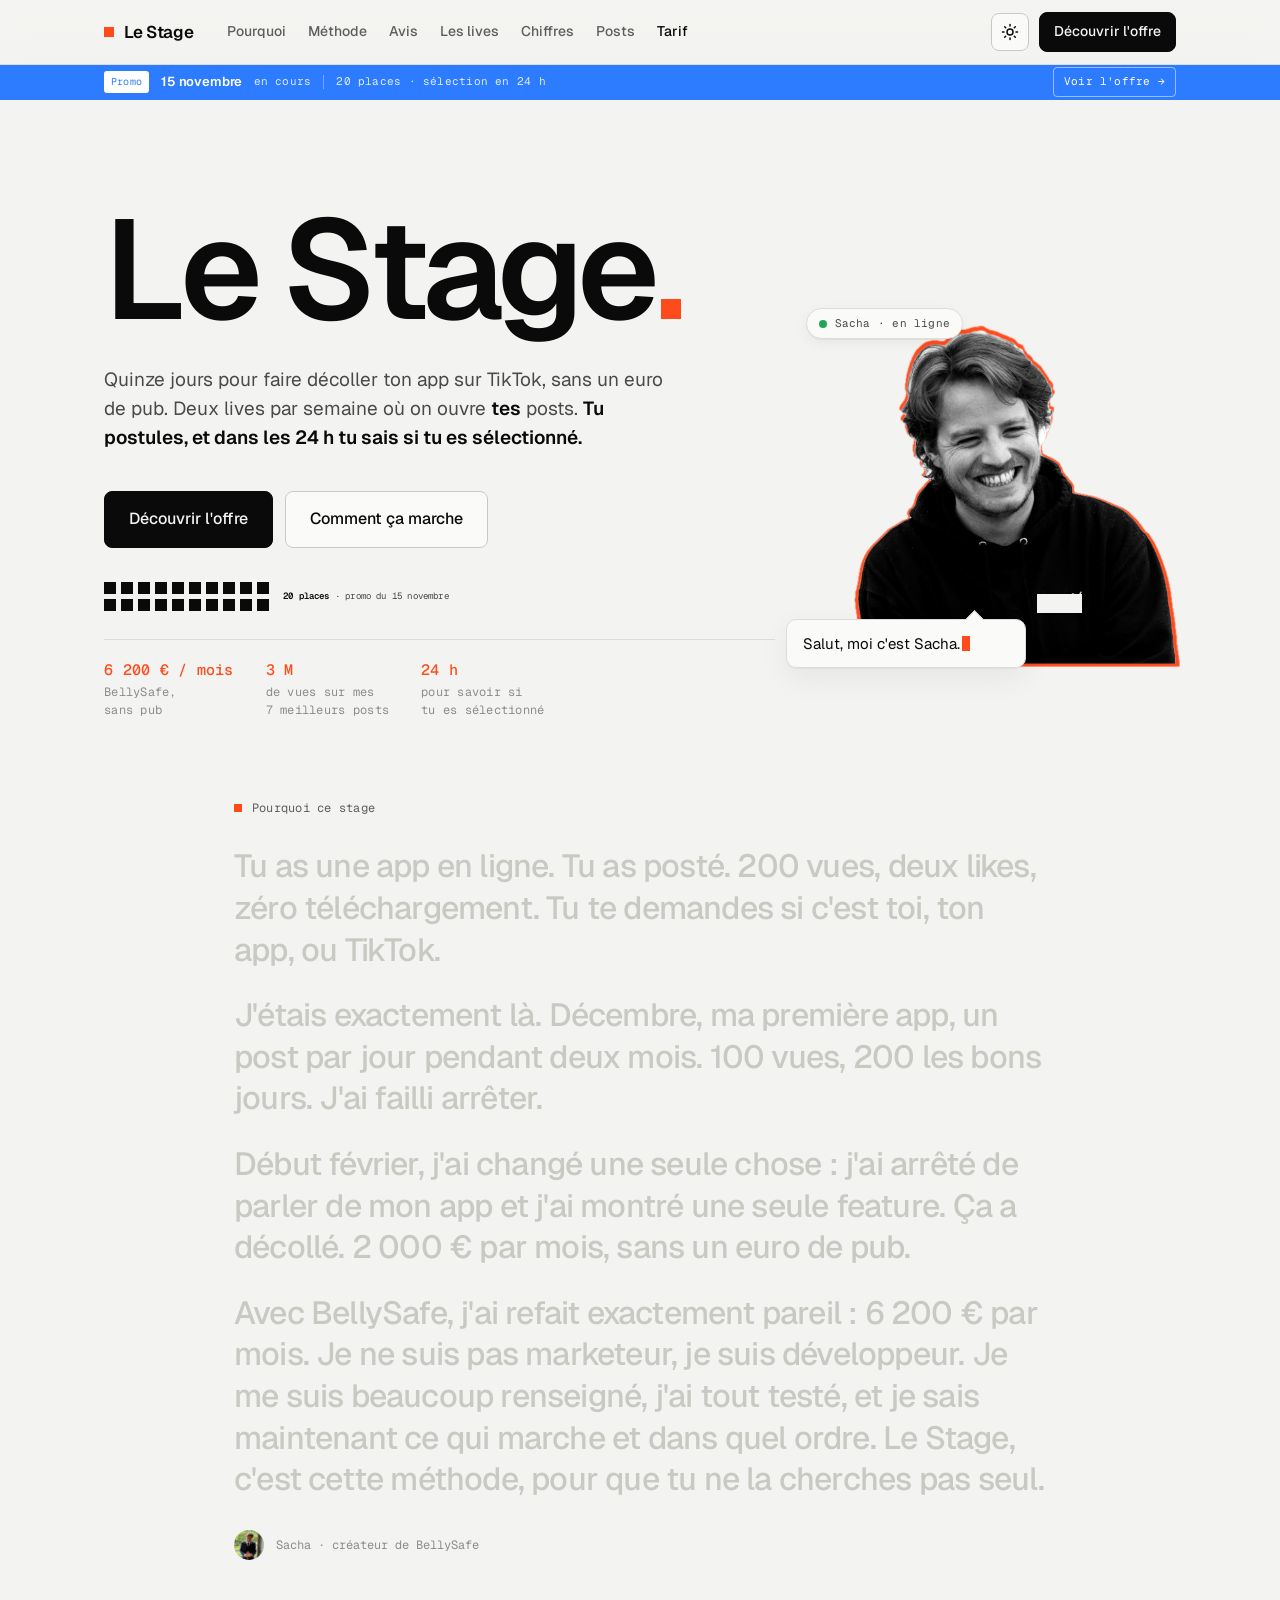
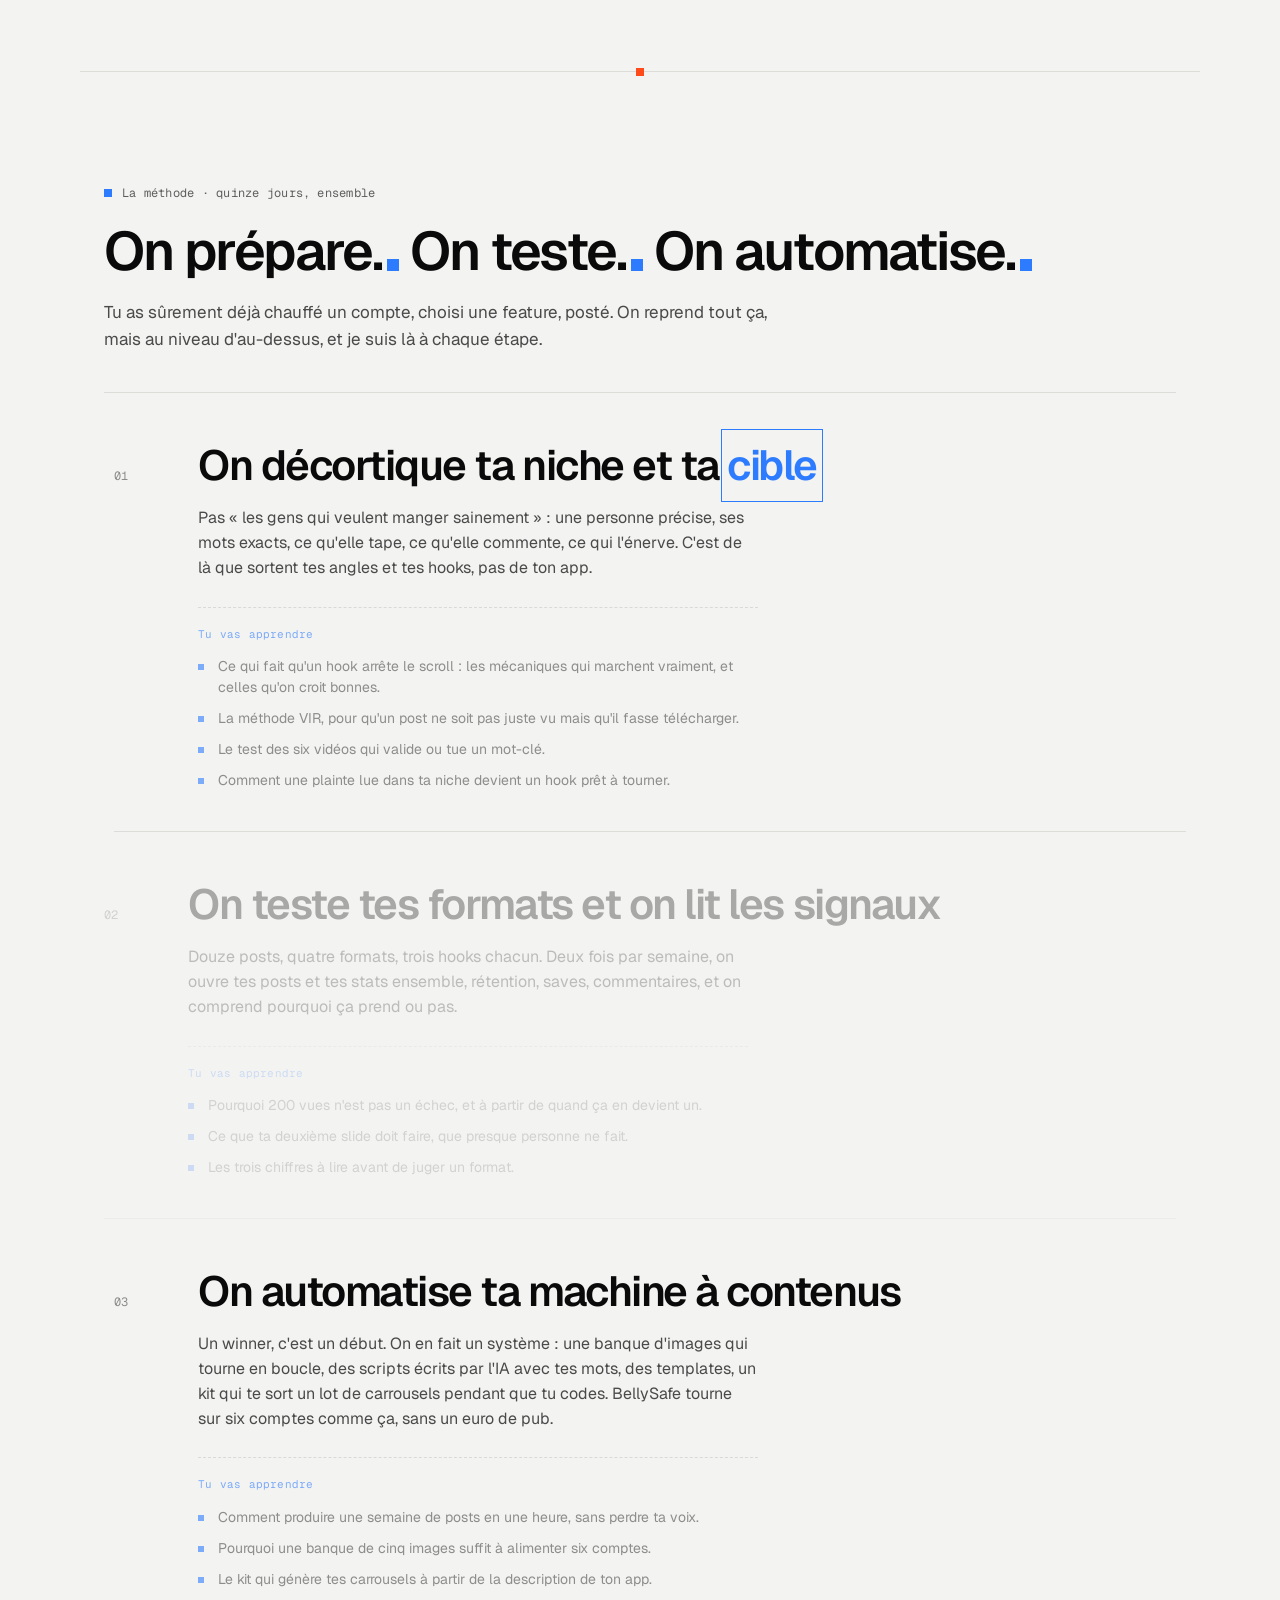
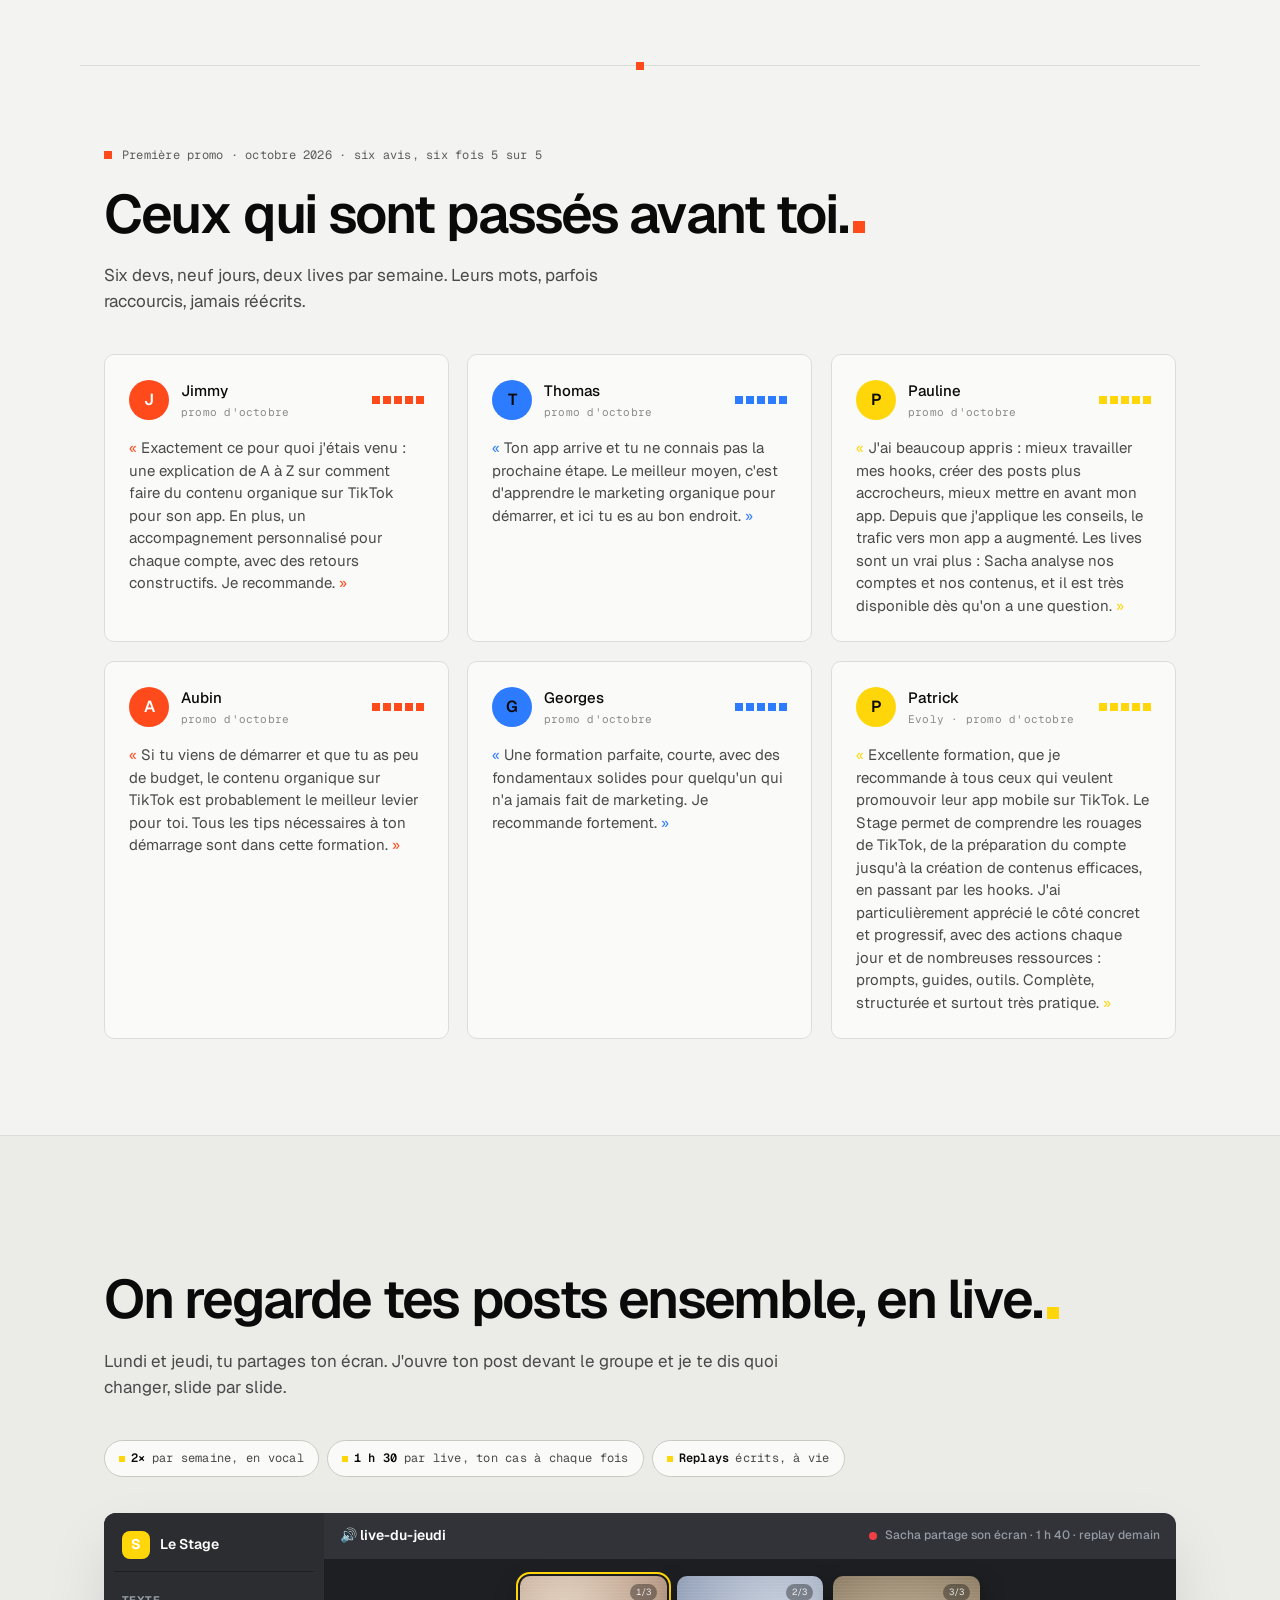
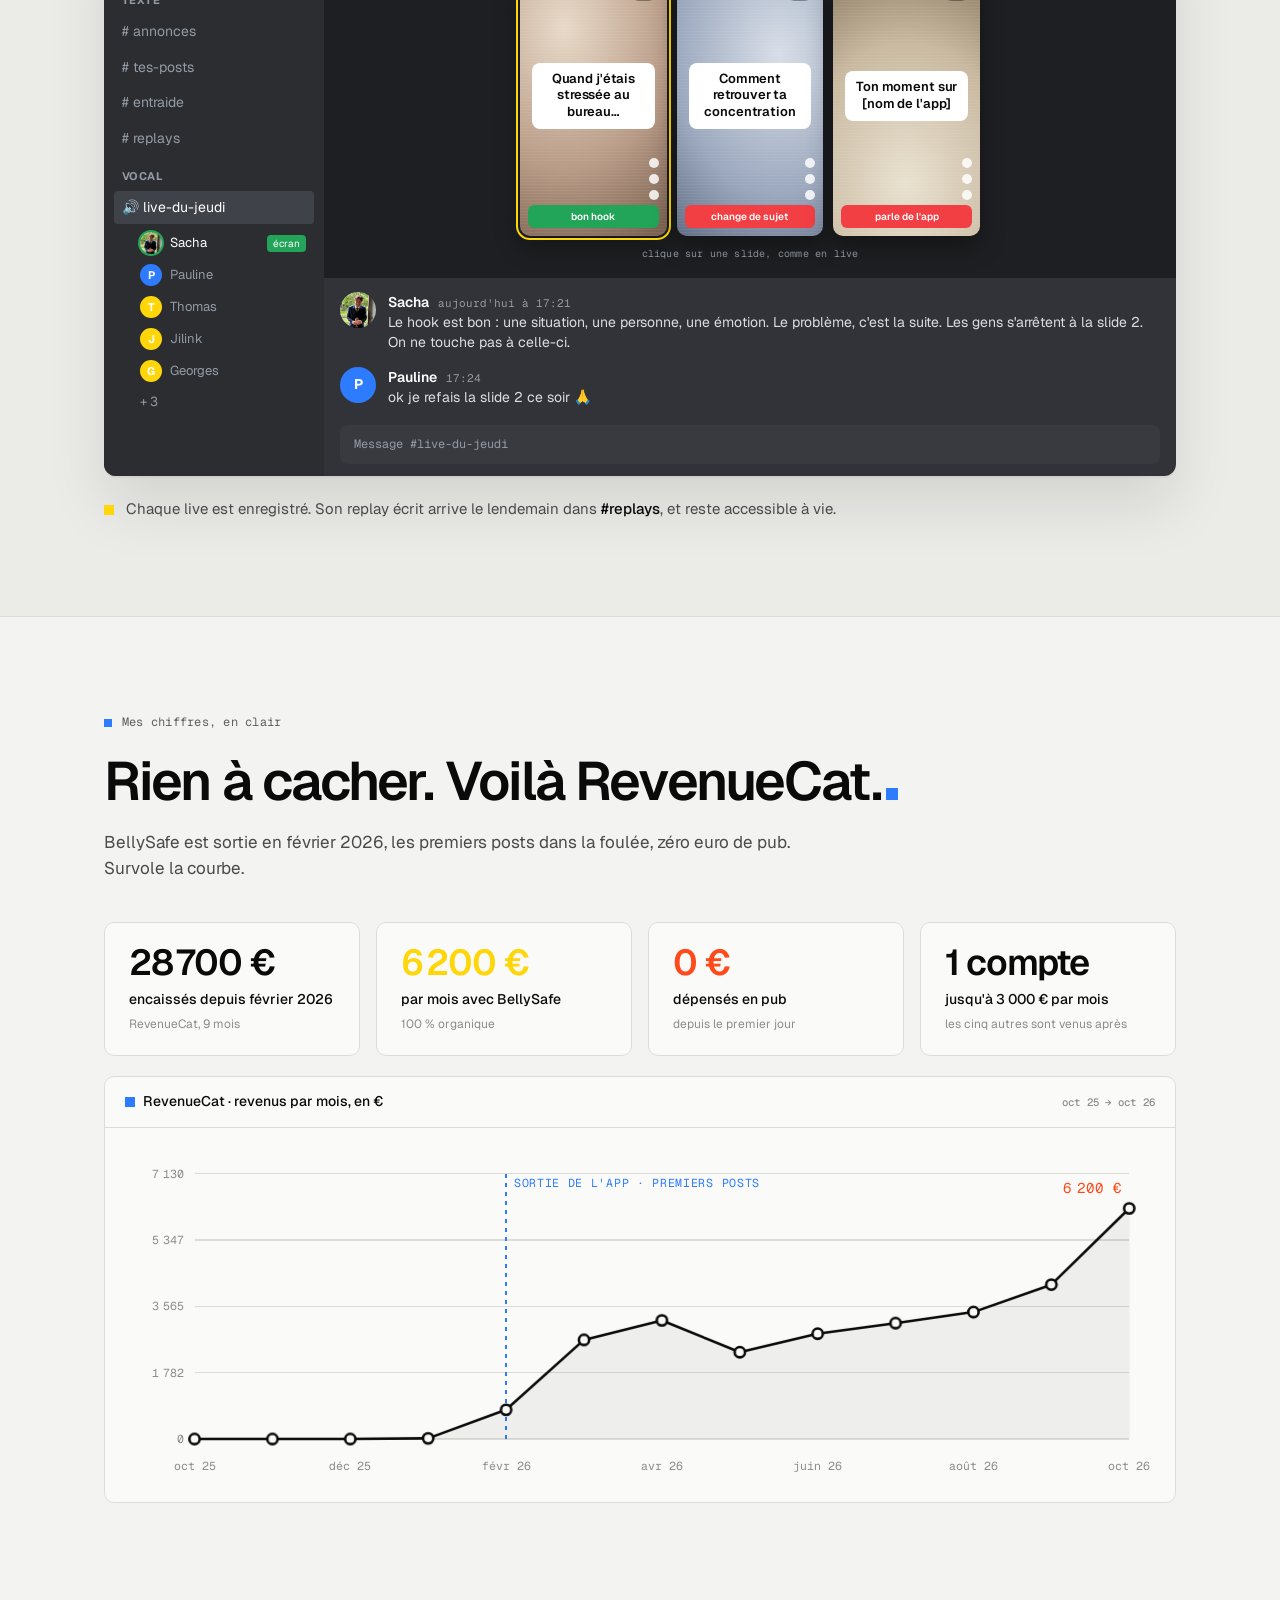
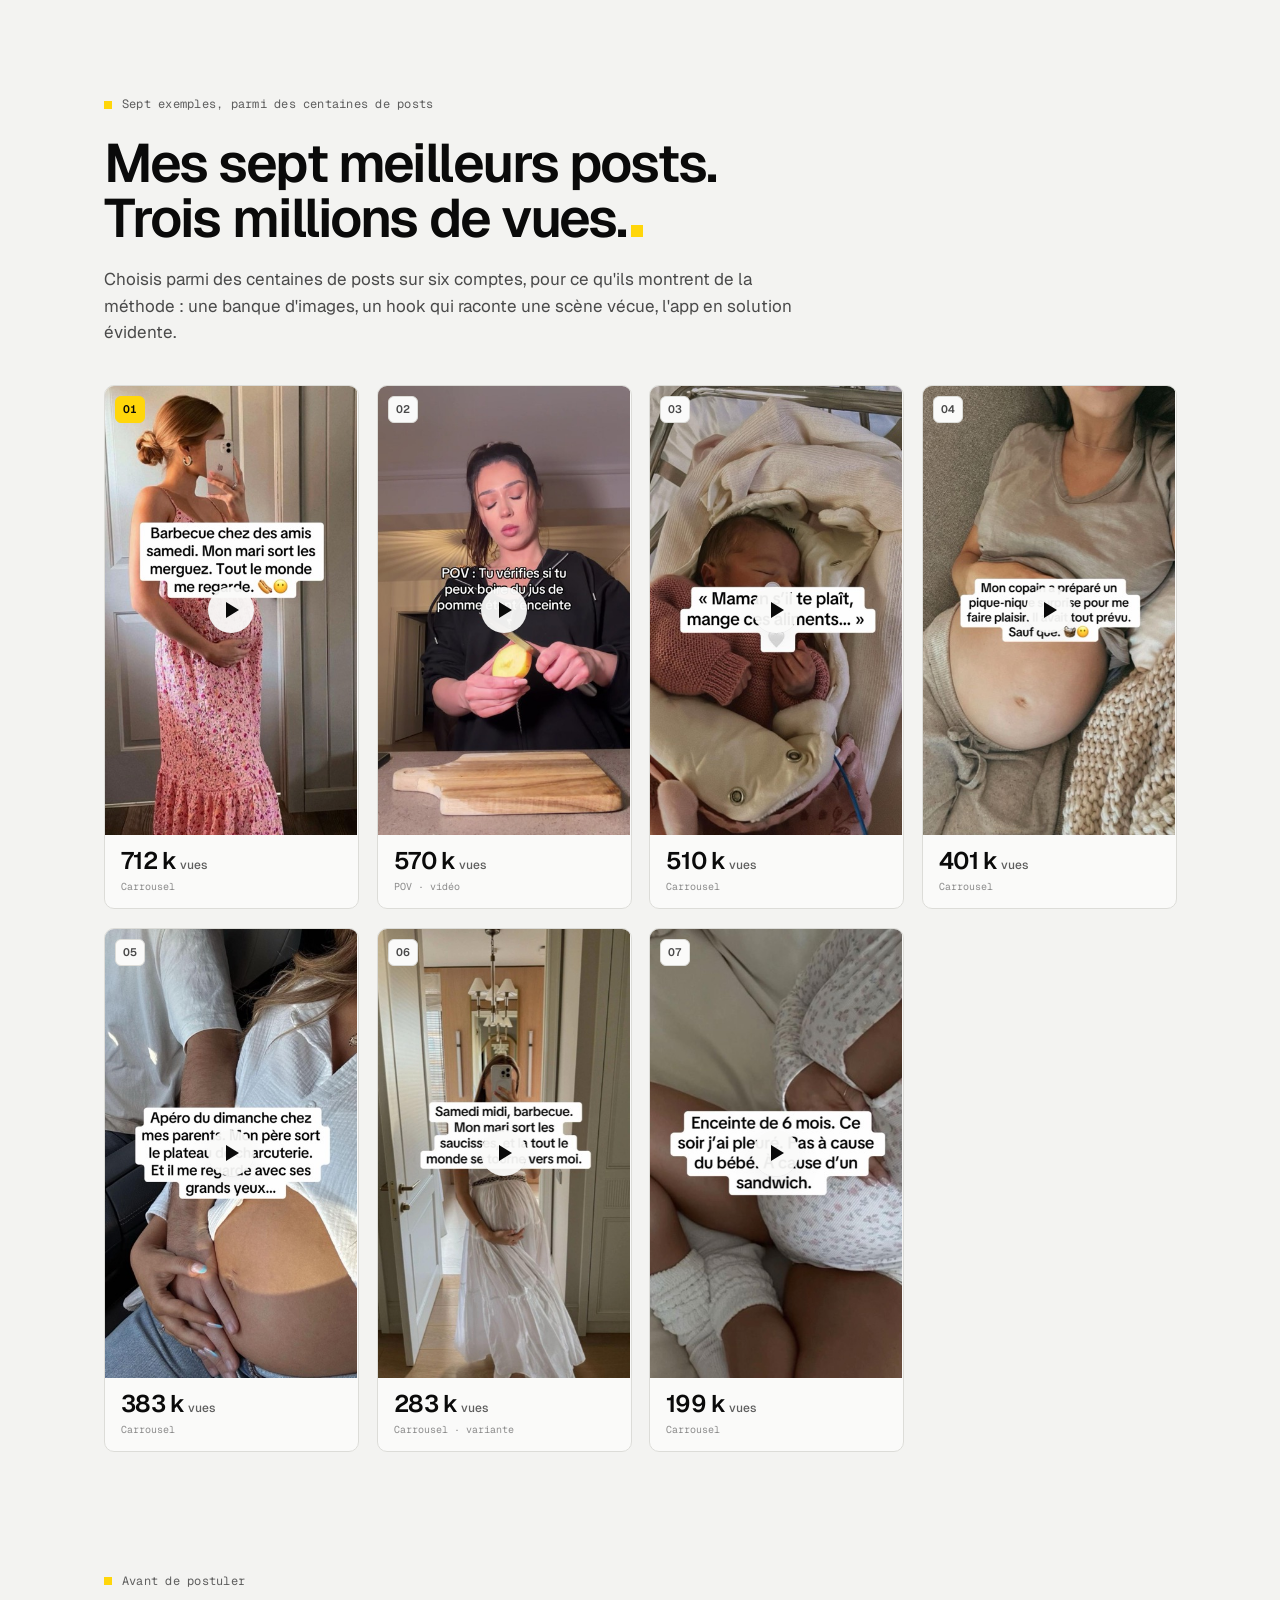
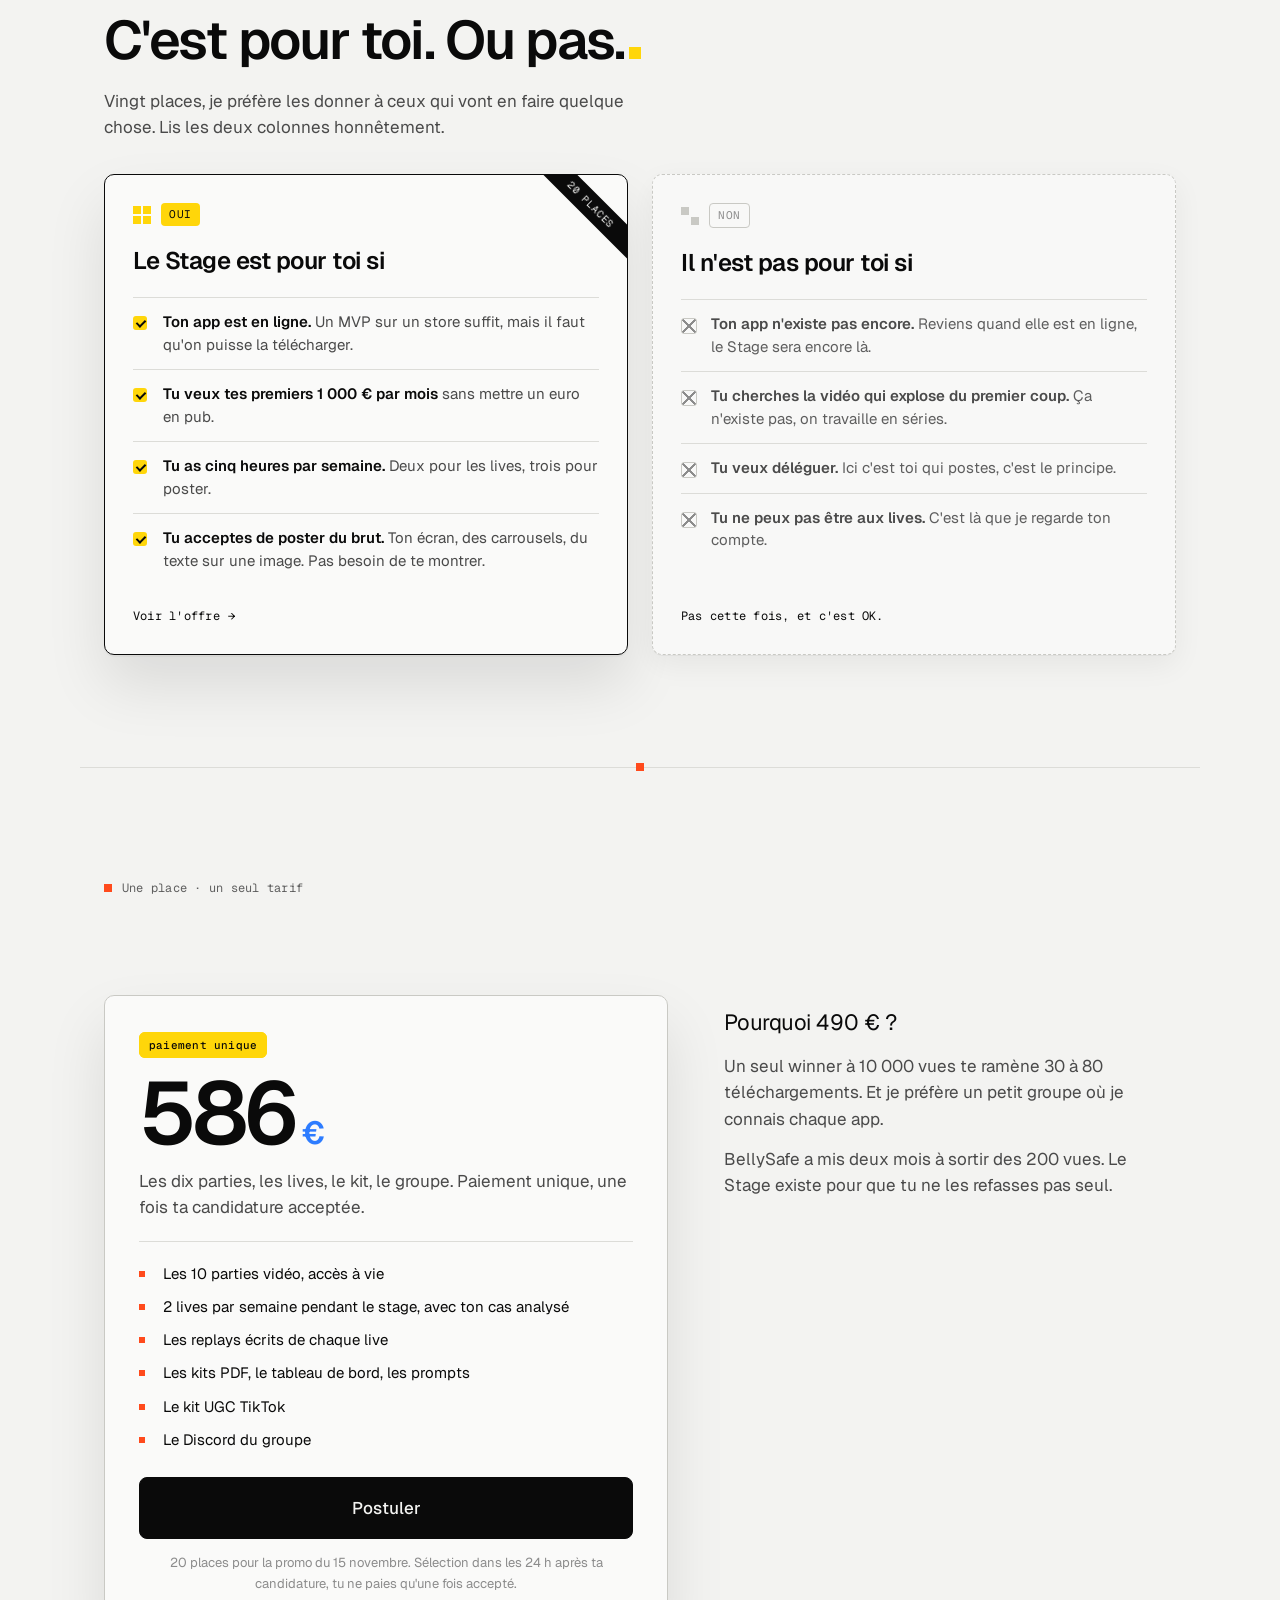
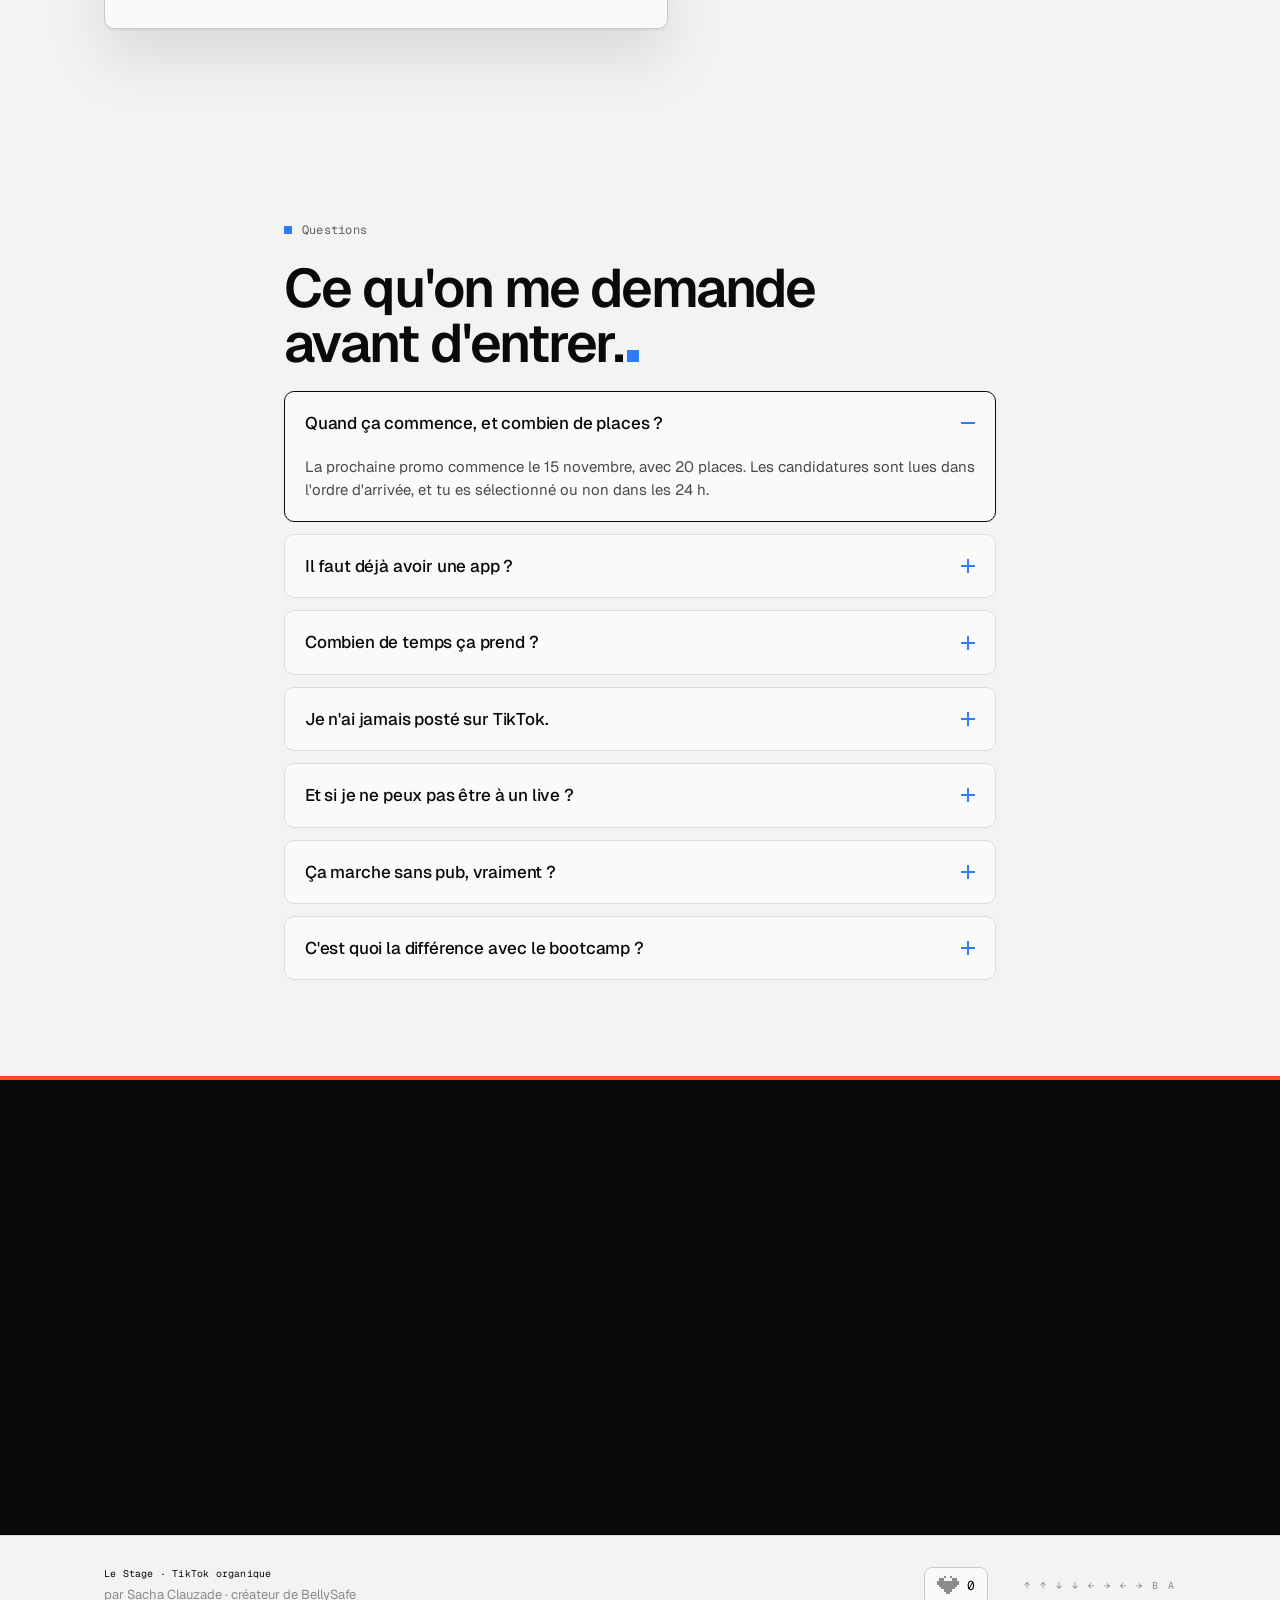
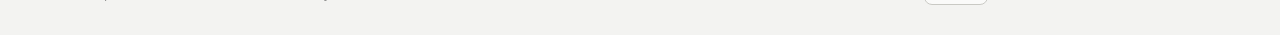
==== commit 78406f2f: "Hero et nav : le prix n'apparaît plus que dans la section tarif Co-Authored-By: Claude Fable 5.1 <no" ====
--- a/index.html
+++ b/index.html
@@ -48,7 +48,7 @@
       <button class="icon-btn boop" id="themeToggle" data-boop="rotate:-20;scale:1.15" aria-label="Activer le mode sombre" title="Thème">
         <svg viewBox="0 0 24 24" width="18" height="18" fill="none" stroke="currentColor" stroke-width="2" stroke-linecap="round" stroke-linejoin="round" aria-hidden="true"><g class="th-sun"><circle cx="12" cy="12" r="4"/><path d="M12 2v2M12 20v2M4.9 4.9l1.4 1.4M17.7 17.7l1.4 1.4M2 12h2M20 12h2M4.9 19.1l1.4-1.4M17.7 6.3l1.4-1.4"/></g><g class="th-moon"><path d="M21 12.8A9 9 0 1 1 11.2 3a7 7 0 0 0 9.8 9.8z"/></g></svg>
       </button>
-      <a href="#tarif" class="btn btn-ink btn-sm boop" data-boop="y:-2">Découvrir l'offre <span class="dim">· 490 €</span></a>
+      <a href="#tarif" class="btn btn-ink btn-sm boop" data-boop="y:-2">Découvrir l'offre</a>
     </div>
   </div>
 </header>
@@ -74,7 +74,7 @@
       <h1 class="h1" id="heroTitle"><span class="w">Le</span> <span class="w">Stage</span><i class="px-mascot" id="pixel" aria-hidden="true"></i></h1>
       <p class="lede">Quinze jours pour faire décoller ton app sur TikTok, sans un euro de pub. Deux lives par semaine où on ouvre <em>tes</em> posts. <b>Tu postules, et dans les 24 h tu sais si tu es sélectionné.</b></p>
       <div class="cta-row">
-        <a href="#tarif" class="btn btn-ink btn-lg boop magnet" data-boop="y:-3;scale:1.03" id="heroCta" data-pixel-target>Découvrir l'offre <span class="dim">· 490 €</span></a>
+        <a href="#tarif" class="btn btn-ink btn-lg boop magnet" data-boop="y:-3;scale:1.03" id="heroCta" data-pixel-target>Découvrir l'offre</a>
         <a href="#manifeste" class="btn btn-lg boop" data-boop="y:-3">Comment ça marche</a>
       </div>
       <p class="places" aria-label="20 places pour la promo du 15 novembre"><span class="places-grid" id="placesGrid"></span><span class="mono"><b>20 places</b> · promo du 15 novembre</span></p>
--- a/style.css
+++ b/style.css
@@ -647,11 +647,11 @@
   /* hero: photo + bubble side by side, buttons full width */
   .hero { padding: 28px 0 48px; }
   .hero-in { gap: 20px; }
-  .bubble-wrap { height: 230px; }
-  .portrait { width: 210px; }
-  .status { top: 0; left: 0; font-size: 10px; padding: 5px 10px; }
-  .say { left: auto; right: 0; bottom: 0; max-width: 150px; min-width: 0; font-size: 13px; padding: 10px 12px; }
-  .say::before { right: 30px; }
+  .bubble-wrap { height: 156px; }
+  .portrait { inset: 8px auto 0 0; width: 132px; }
+  .status { top: 0; left: 150px; font-size: 10px; padding: 5px 10px; }
+  .say { left: 150px; right: 0; top: 38px; bottom: auto; max-width: none; min-width: 0; font-size: 13px; padding: 10px 12px; animation: none; }
+  .say::before { top: 16px; left: -7px; right: auto; transform: rotate(-45deg); }
   .cta-row { margin-top: 28px; }
   .cta-row .btn { flex: 1 1 100%; justify-content: center; }
   .places { margin-top: 26px; }
@@ -672,7 +672,7 @@
   .dc-screen { padding: 12px; overflow: hidden; }
   .dc-head { padding: 10px 12px; font-size: 13px; }
   .dc-live { font-size: 11px; }
-  .dc-screen .slides { display: flex; overflow-x: auto; gap: 10px; max-width: none; margin: 0 -12px; padding: 2px 12px 6px; scroll-snap-type: x mandatory; -webkit-overflow-scrolling: touch; scrollbar-width: none; }
+  .dc-screen .slides { display: flex; overflow-x: auto; gap: 10px; max-width: none; margin: 0 -12px; padding: 8px 12px 10px; scroll-snap-type: x mandatory; -webkit-overflow-scrolling: touch; scrollbar-width: none; }
   .dc-screen .slides::-webkit-scrollbar { display: none; }
   .dc-screen .slide { flex: 0 0 150px; scroll-snap-align: center; }
   .dc-screen-hint { font-size: 10px; }
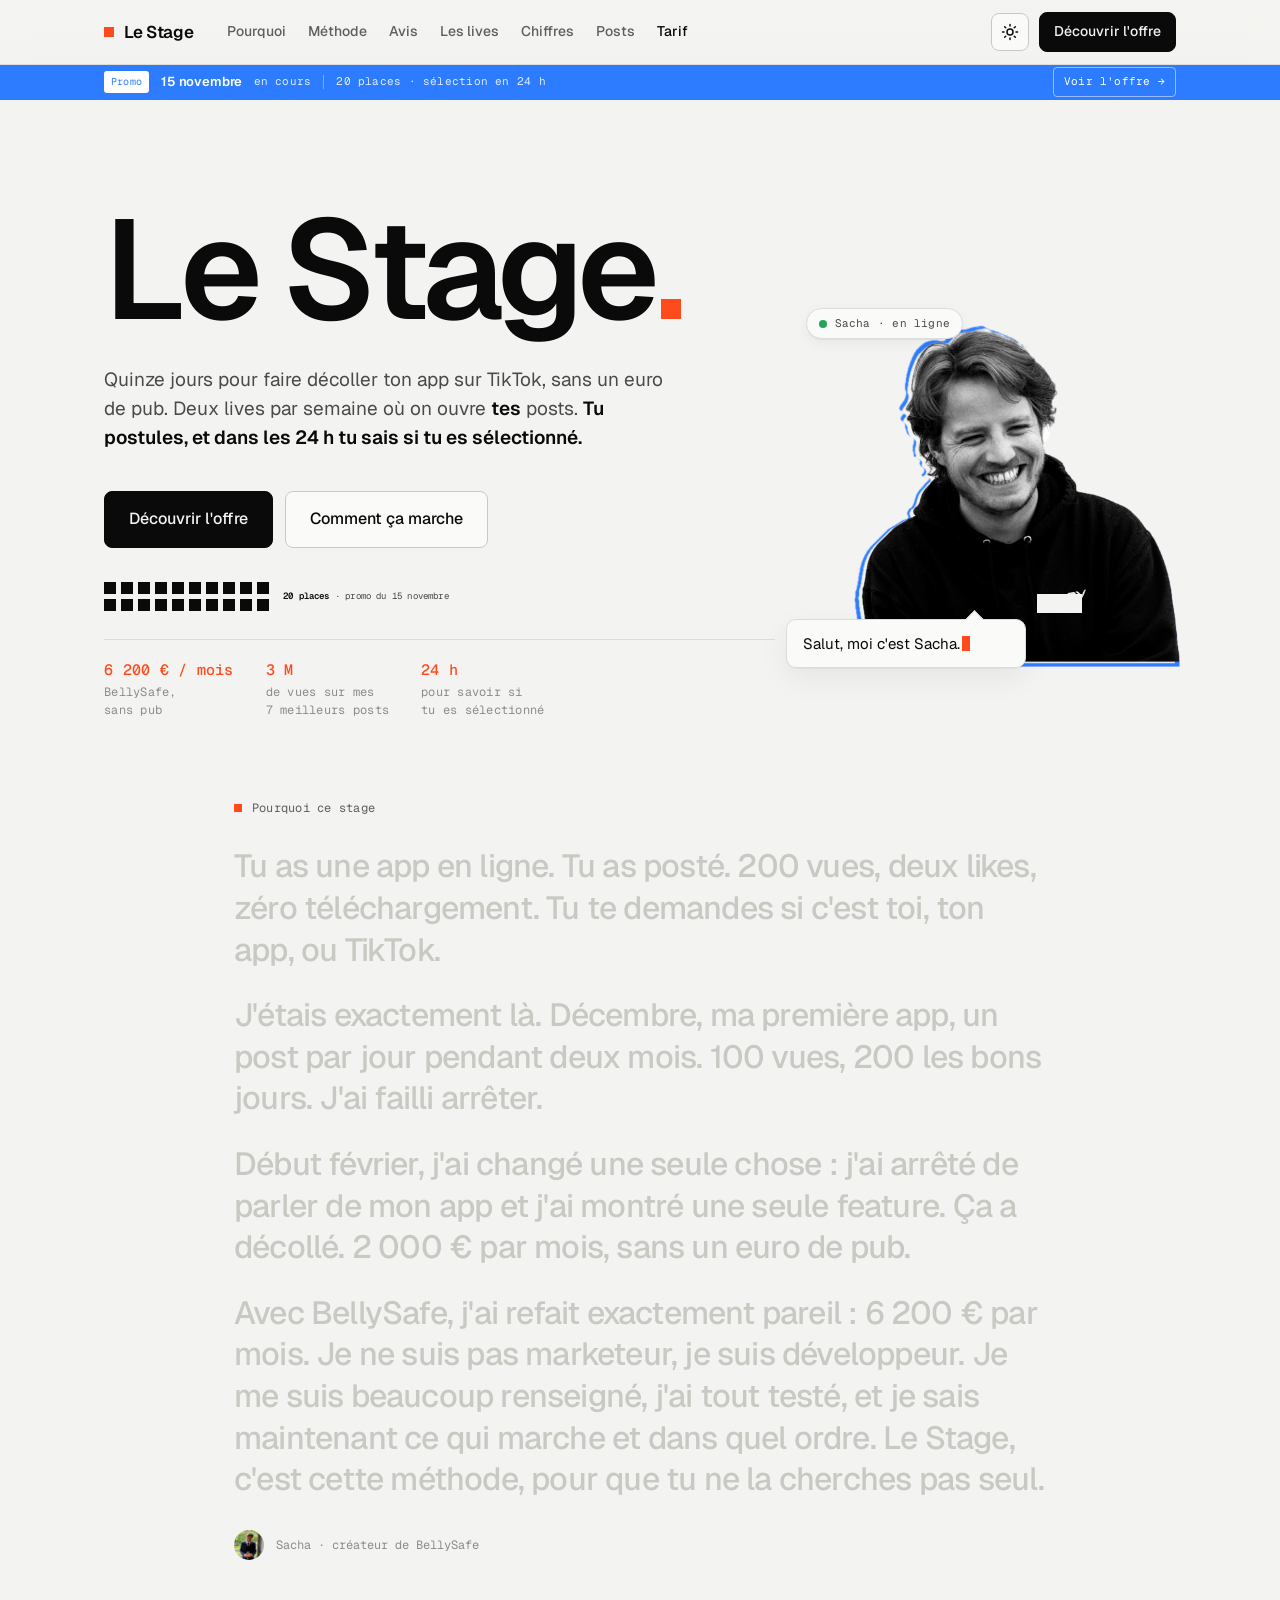
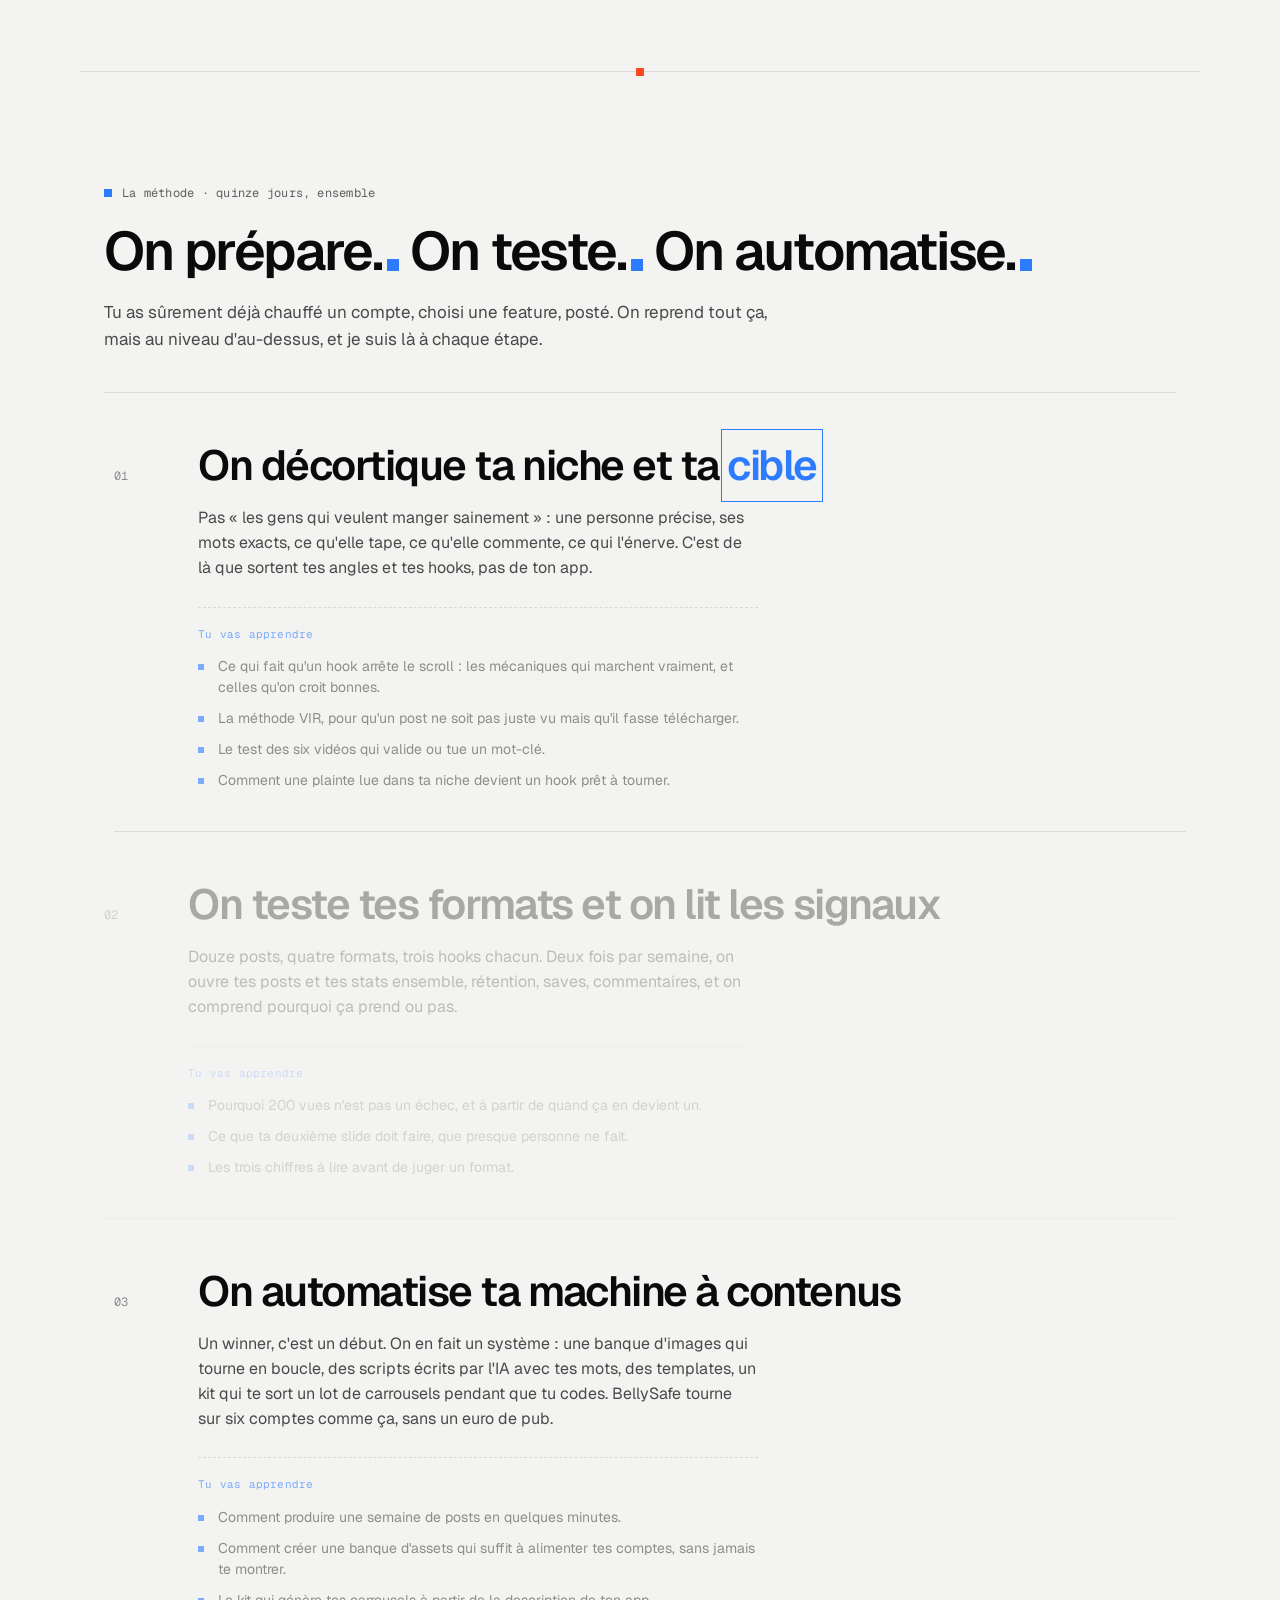
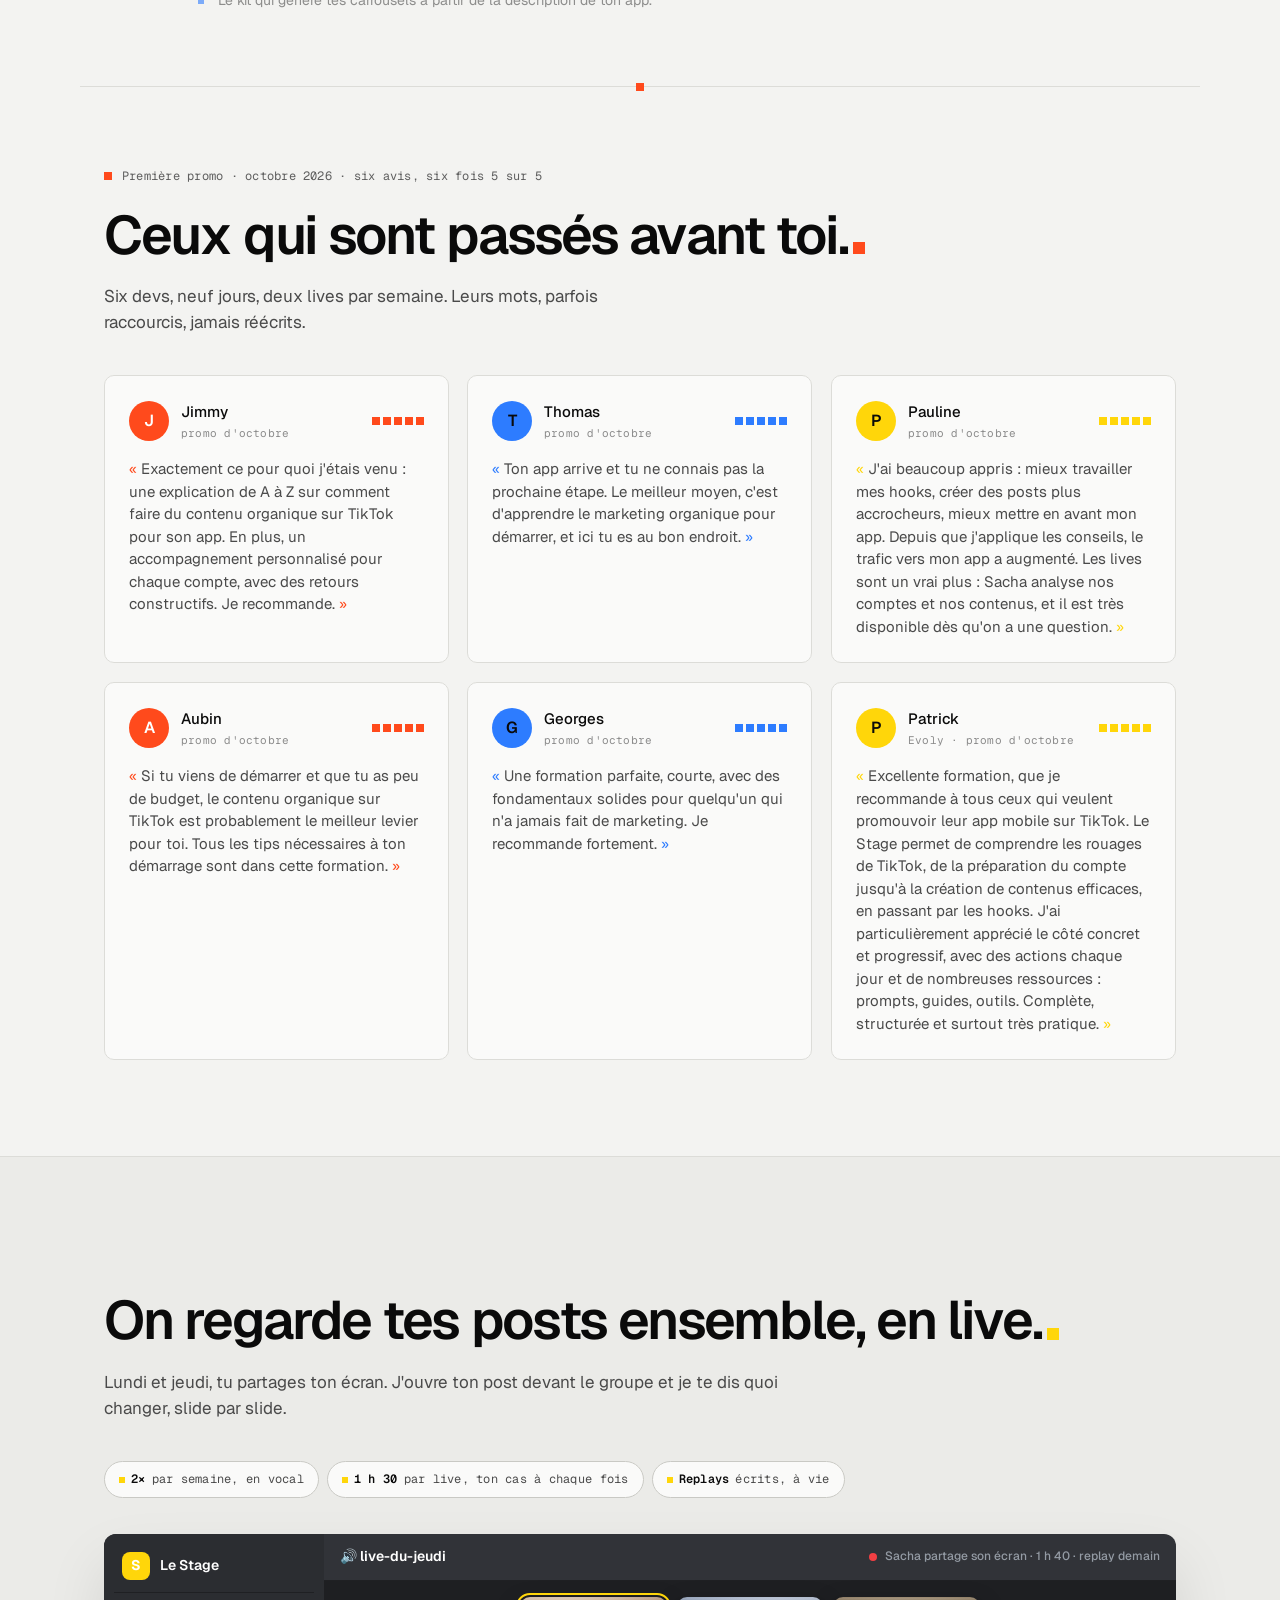
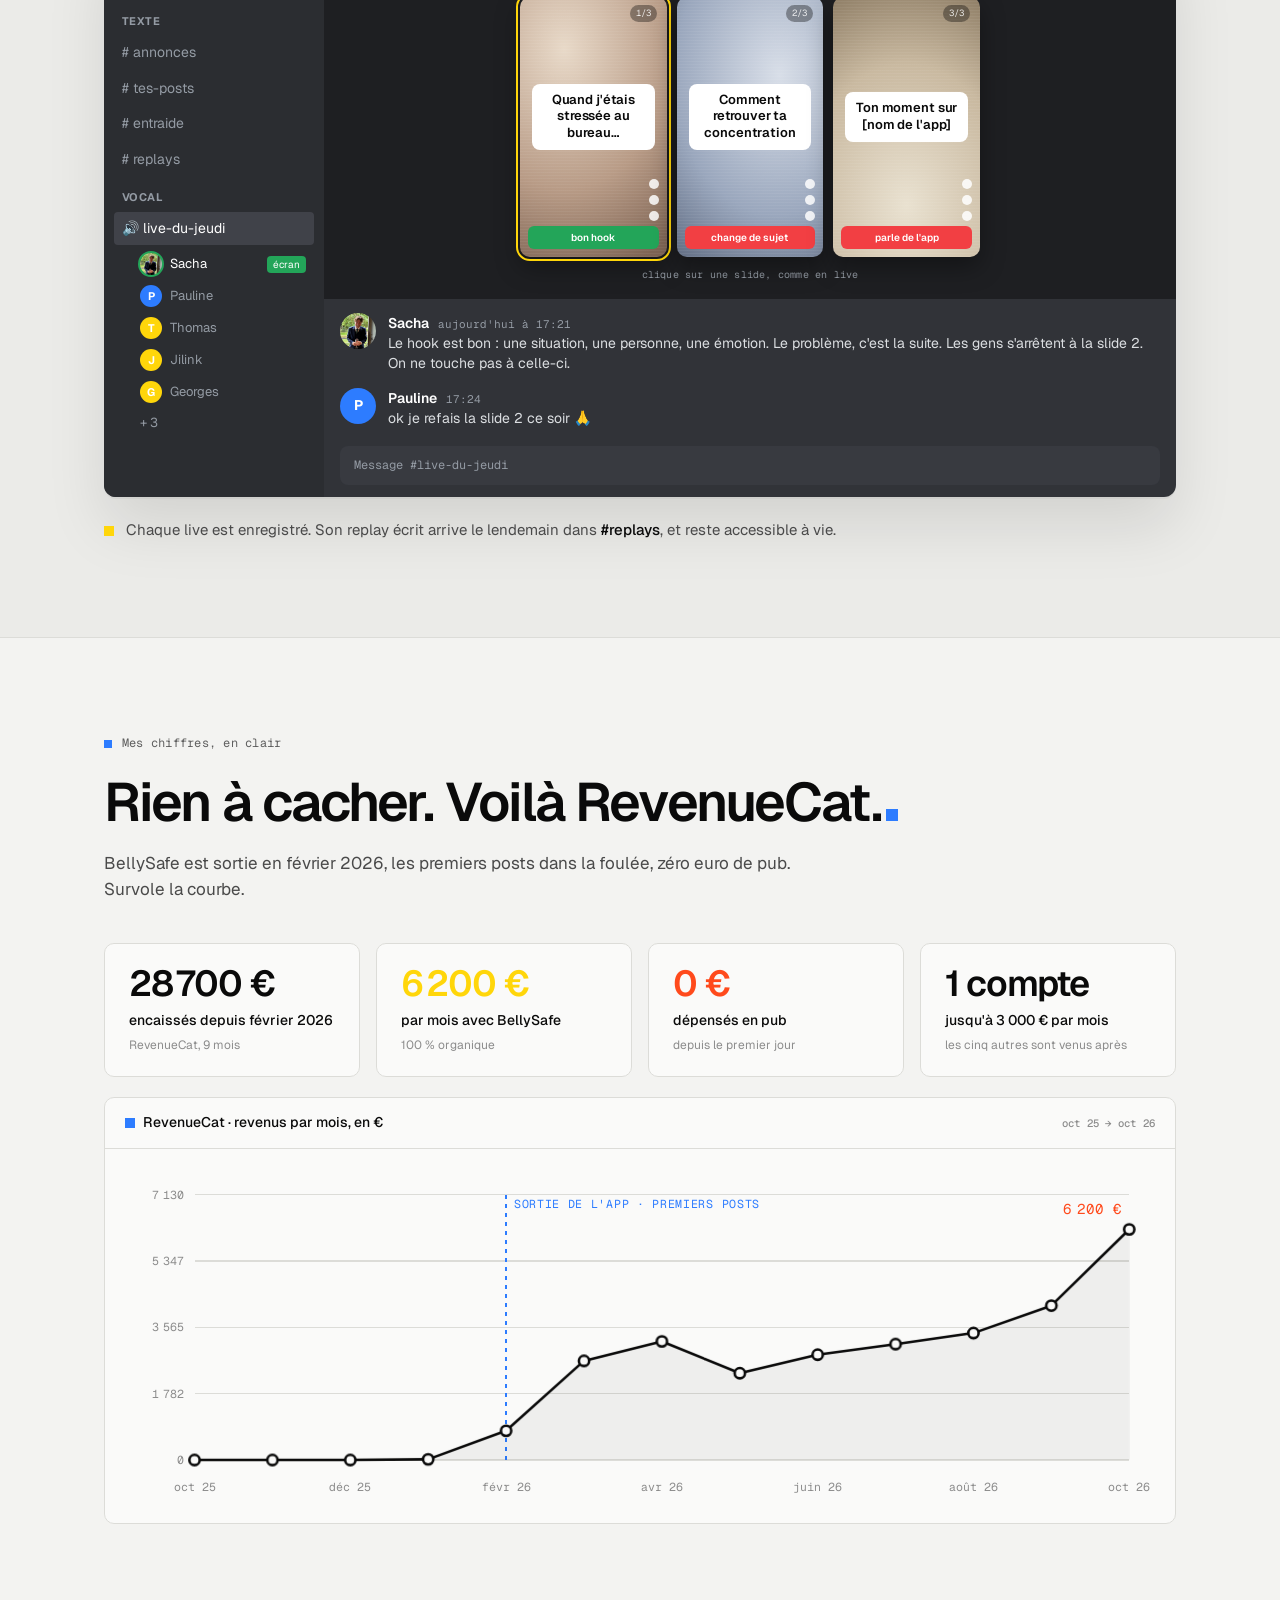
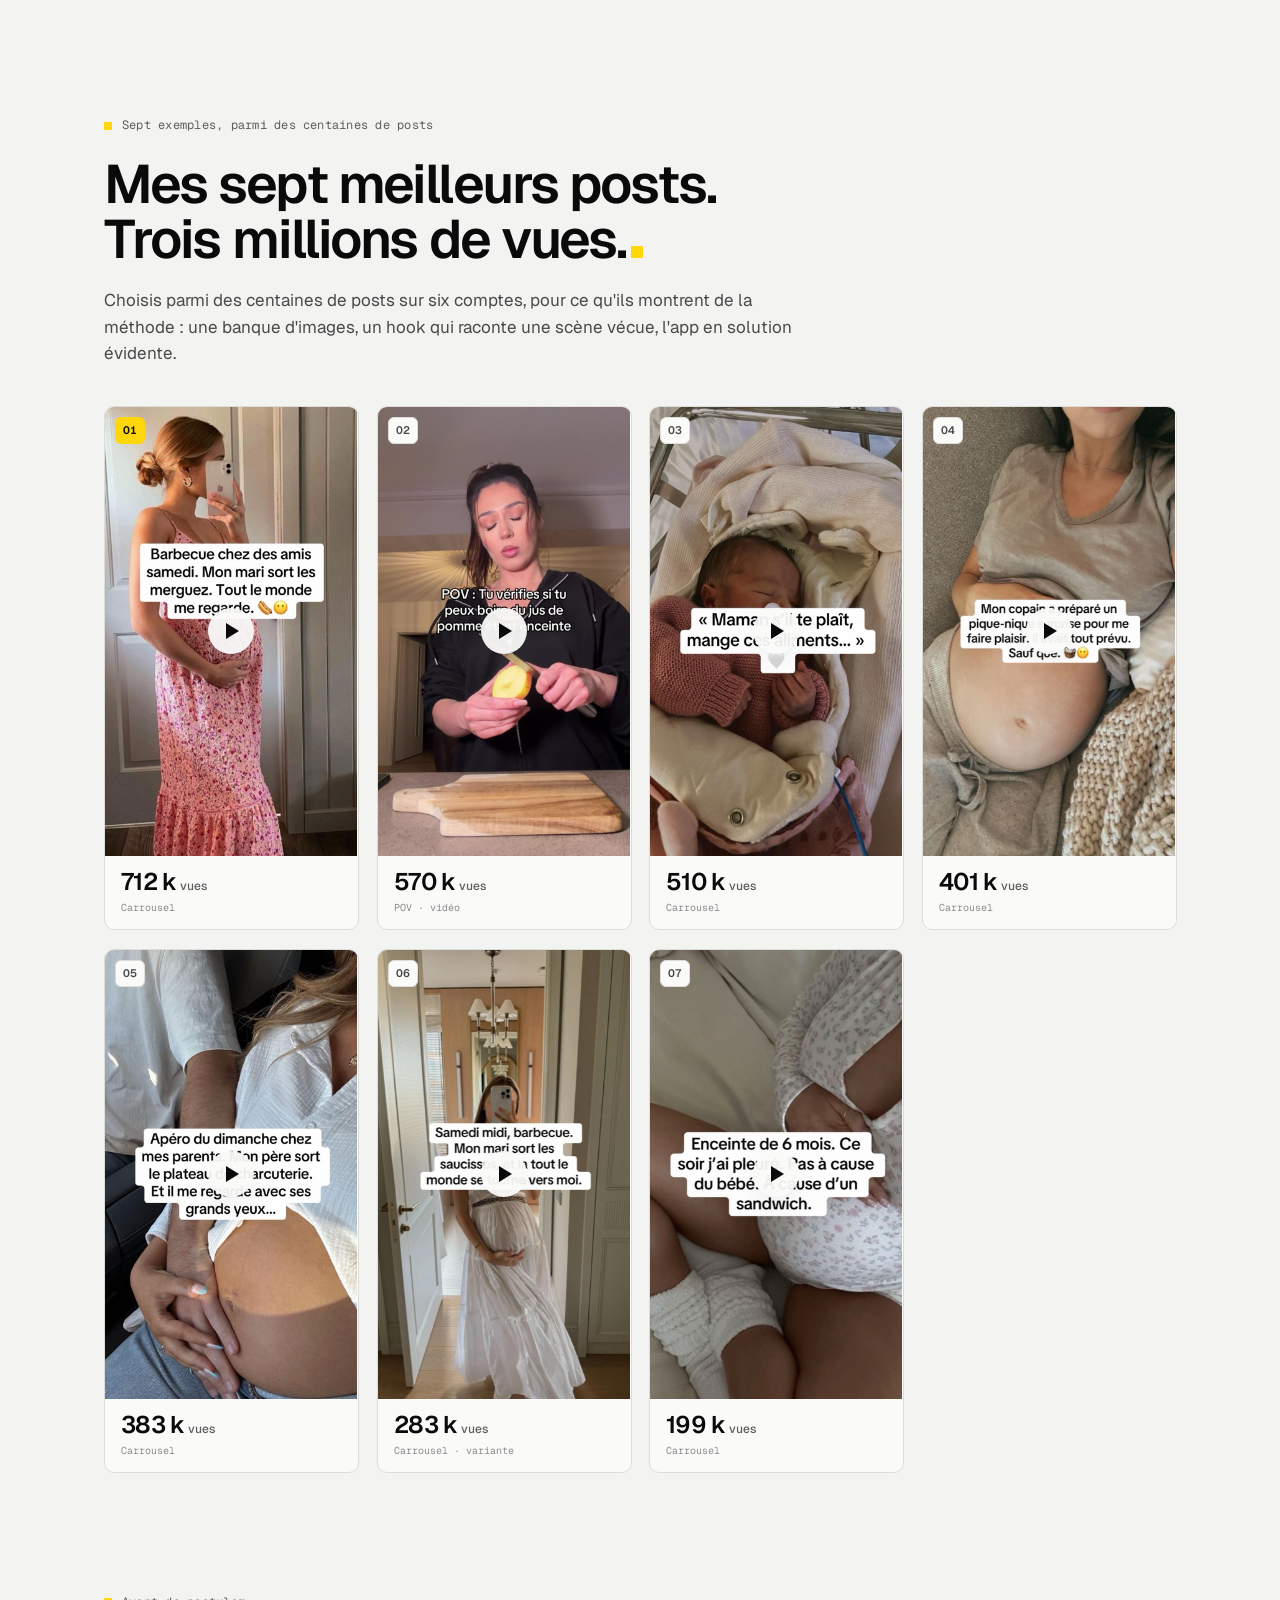
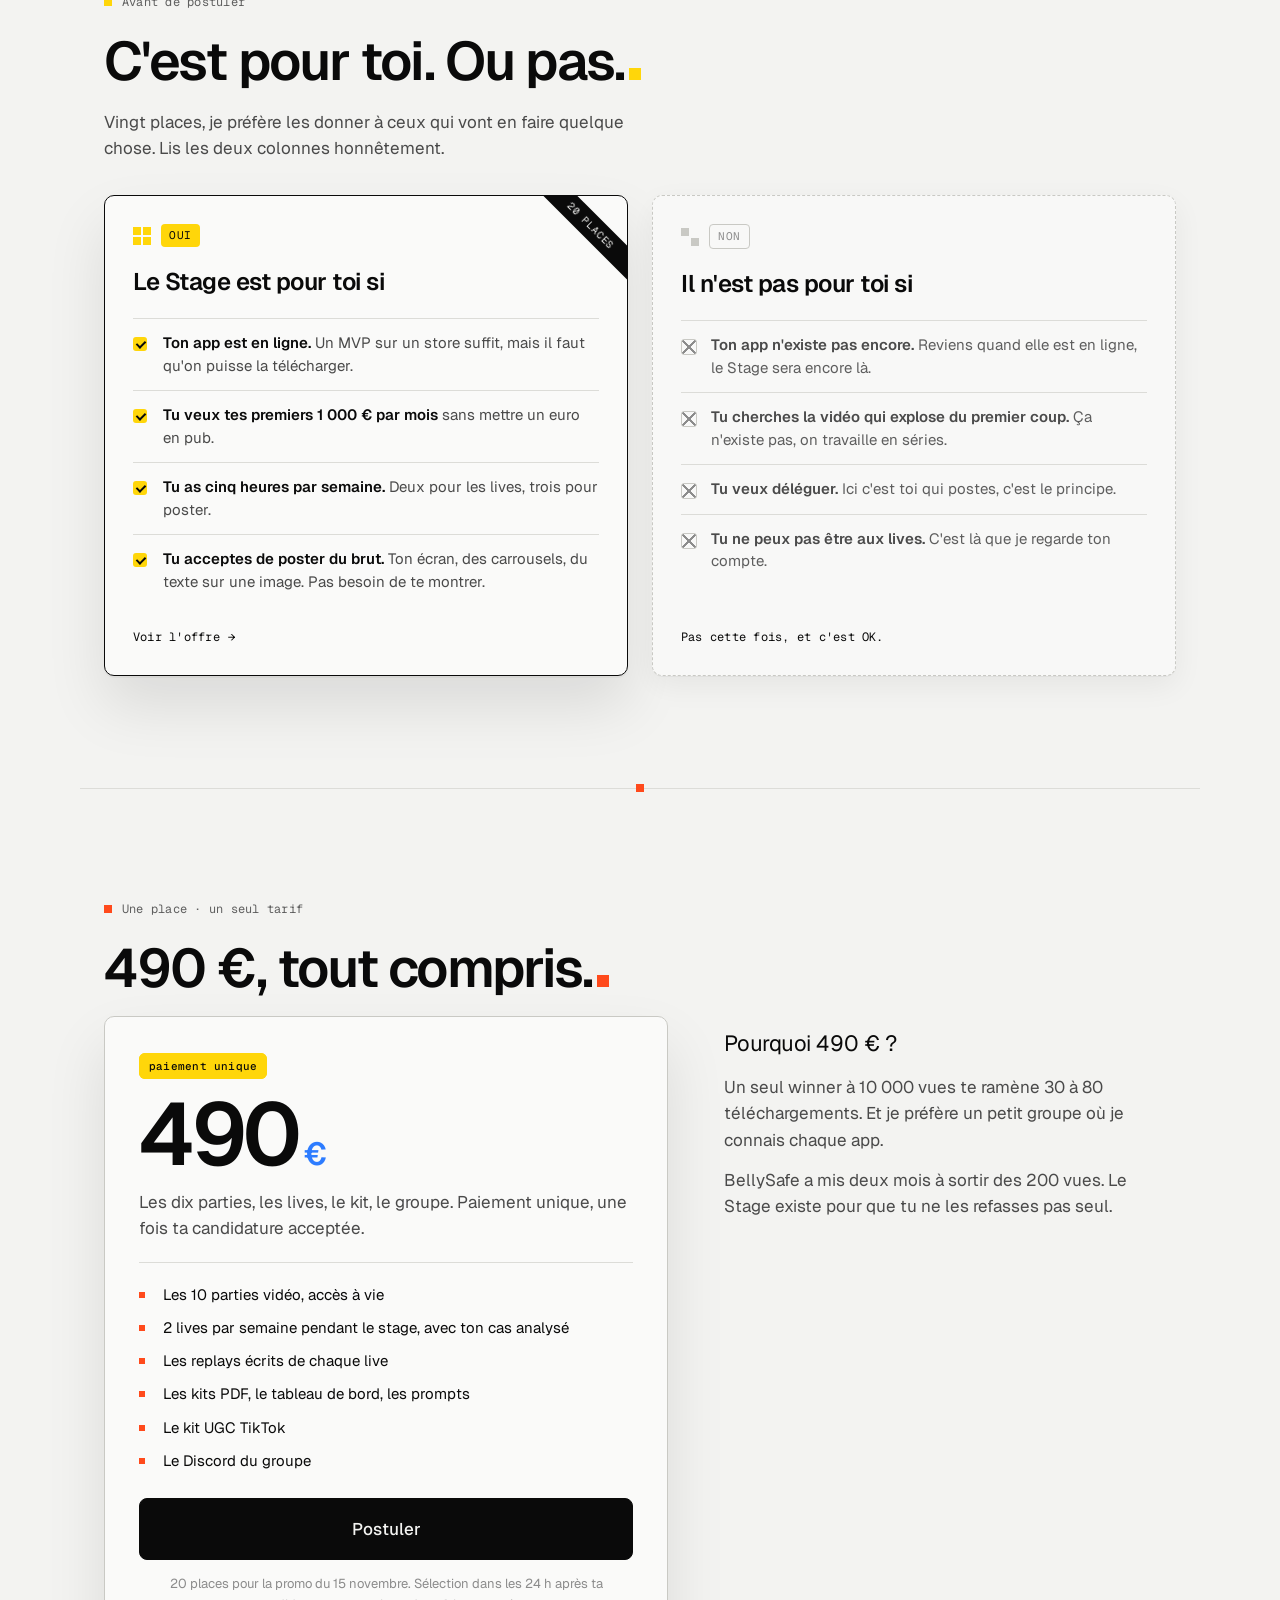
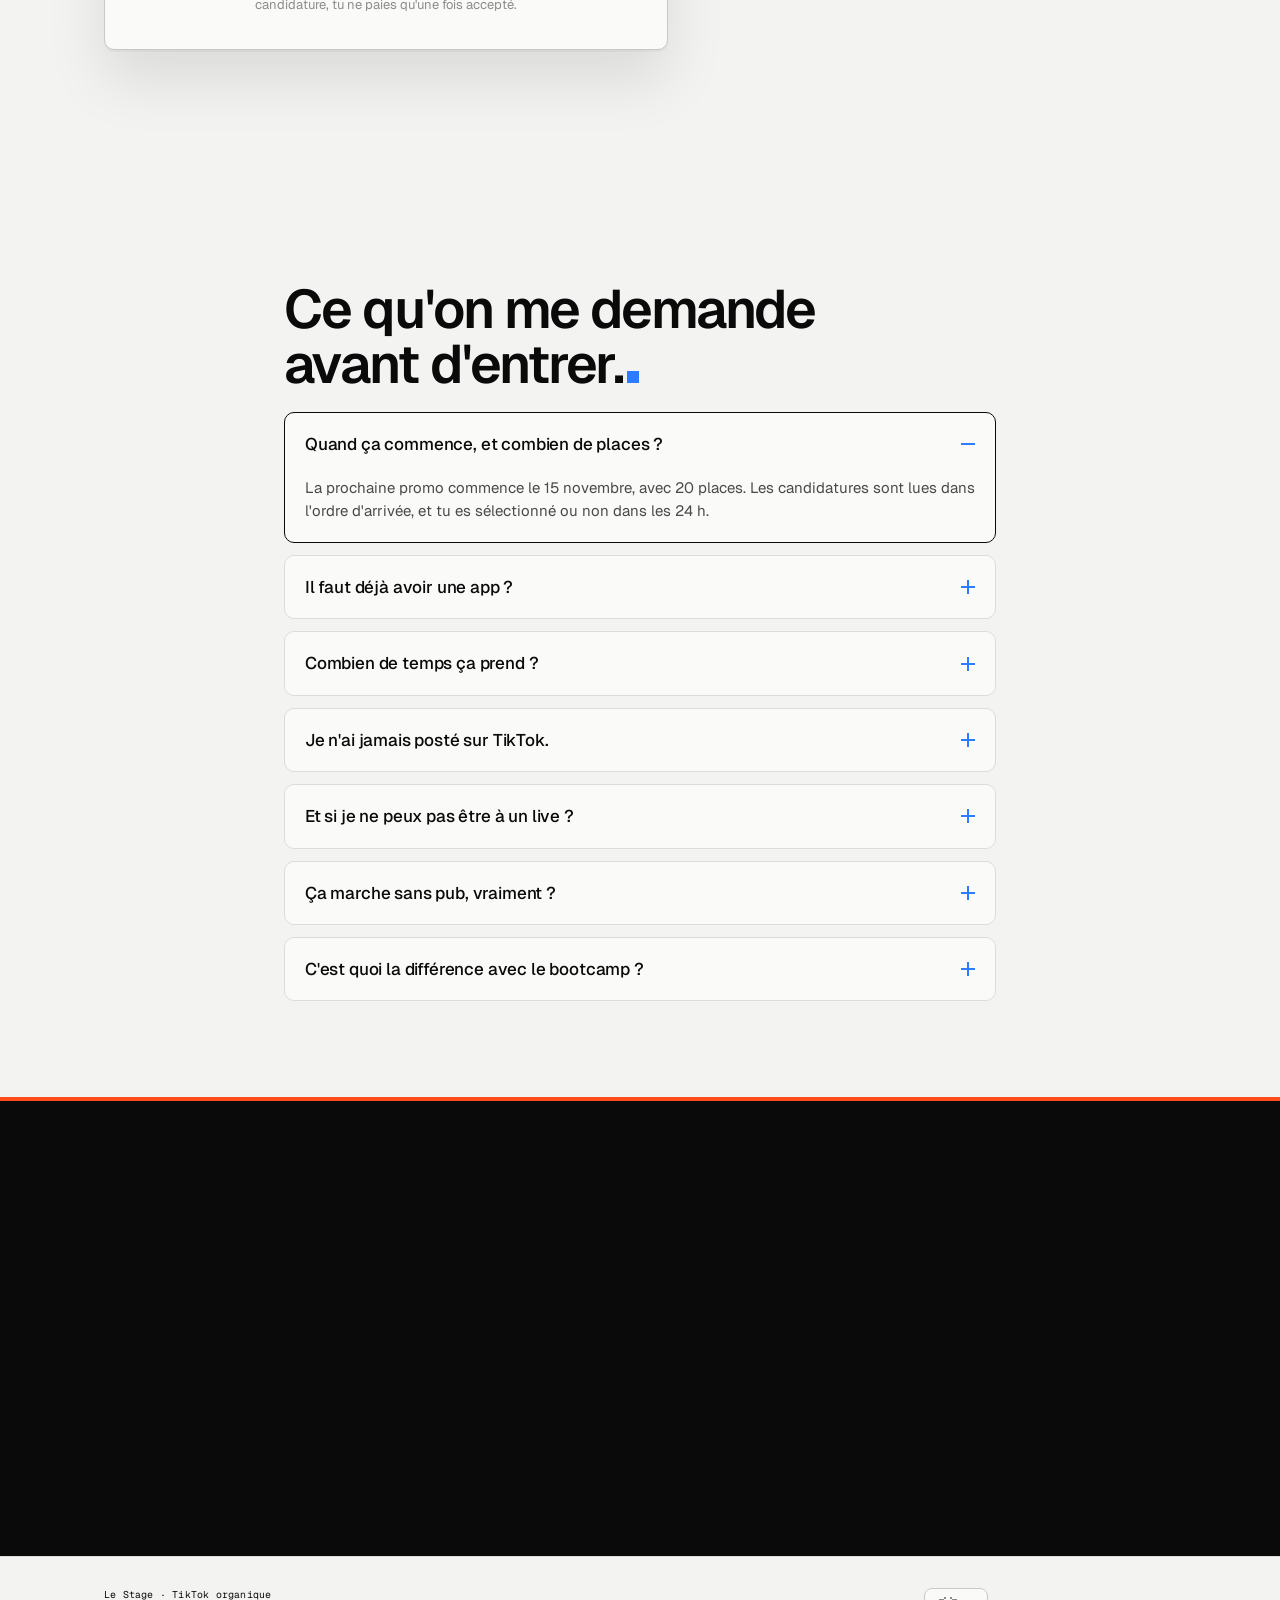
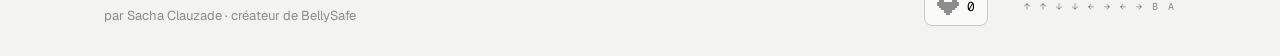
==== commit 7c5f038e: "Méthode 03 : posts en quelques minutes, banque d'assets sans se montrer Co-Authored-By: Claude Fable" ====
--- a/index.html
+++ b/index.html
@@ -127,7 +127,7 @@
       <li class="pl" data-fx="eye"><span class="pl-no mono">02</span><div><h3>On teste tes formats et on lit les <span class="kw">signaux</span></h3><p>Douze posts, quatre formats, trois hooks chacun. Deux fois par semaine, on ouvre tes posts et tes stats ensemble, rétention, saves, commentaires, et on comprend pourquoi ça prend ou pas.</p>
         <ul class="learn"><li class="mono">Tu vas apprendre</li><li>Pourquoi 200 vues n'est pas un échec, et à partir de quand ça en devient un.</li><li>Ce que ta deuxième slide doit faire, que presque personne ne fait.</li><li>Les trois chiffres à lire avant de juger un format.</li></ul></div></li>
       <li class="pl" data-fx="burst"><span class="pl-no mono">03</span><div><h3>On <span class="kw">automatise</span> ta machine à contenus</h3><p>Un winner, c'est un début. On en fait un système : une banque d'images qui tourne en boucle, des scripts écrits par l'IA avec tes mots, des templates, un kit qui te sort un lot de carrousels pendant que tu codes. BellySafe tourne sur six comptes comme ça, sans un euro de pub.</p>
-        <ul class="learn"><li class="mono">Tu vas apprendre</li><li>Comment produire une semaine de posts en une heure, sans perdre ta voix.</li><li>Pourquoi une banque de cinq images suffit à alimenter six comptes.</li><li>Le kit qui génère tes carrousels à partir de la description de ton app.</li></ul></div></li>
+        <ul class="learn"><li class="mono">Tu vas apprendre</li><li>Comment produire une semaine de posts en quelques minutes.</li><li>Comment créer une banque d'assets qui suffit à alimenter tes comptes, sans jamais te montrer.</li><li>Le kit qui génère tes carrousels à partir de la description de ton app.</li></ul></div></li>
     </ol>
   </div>
 </section>
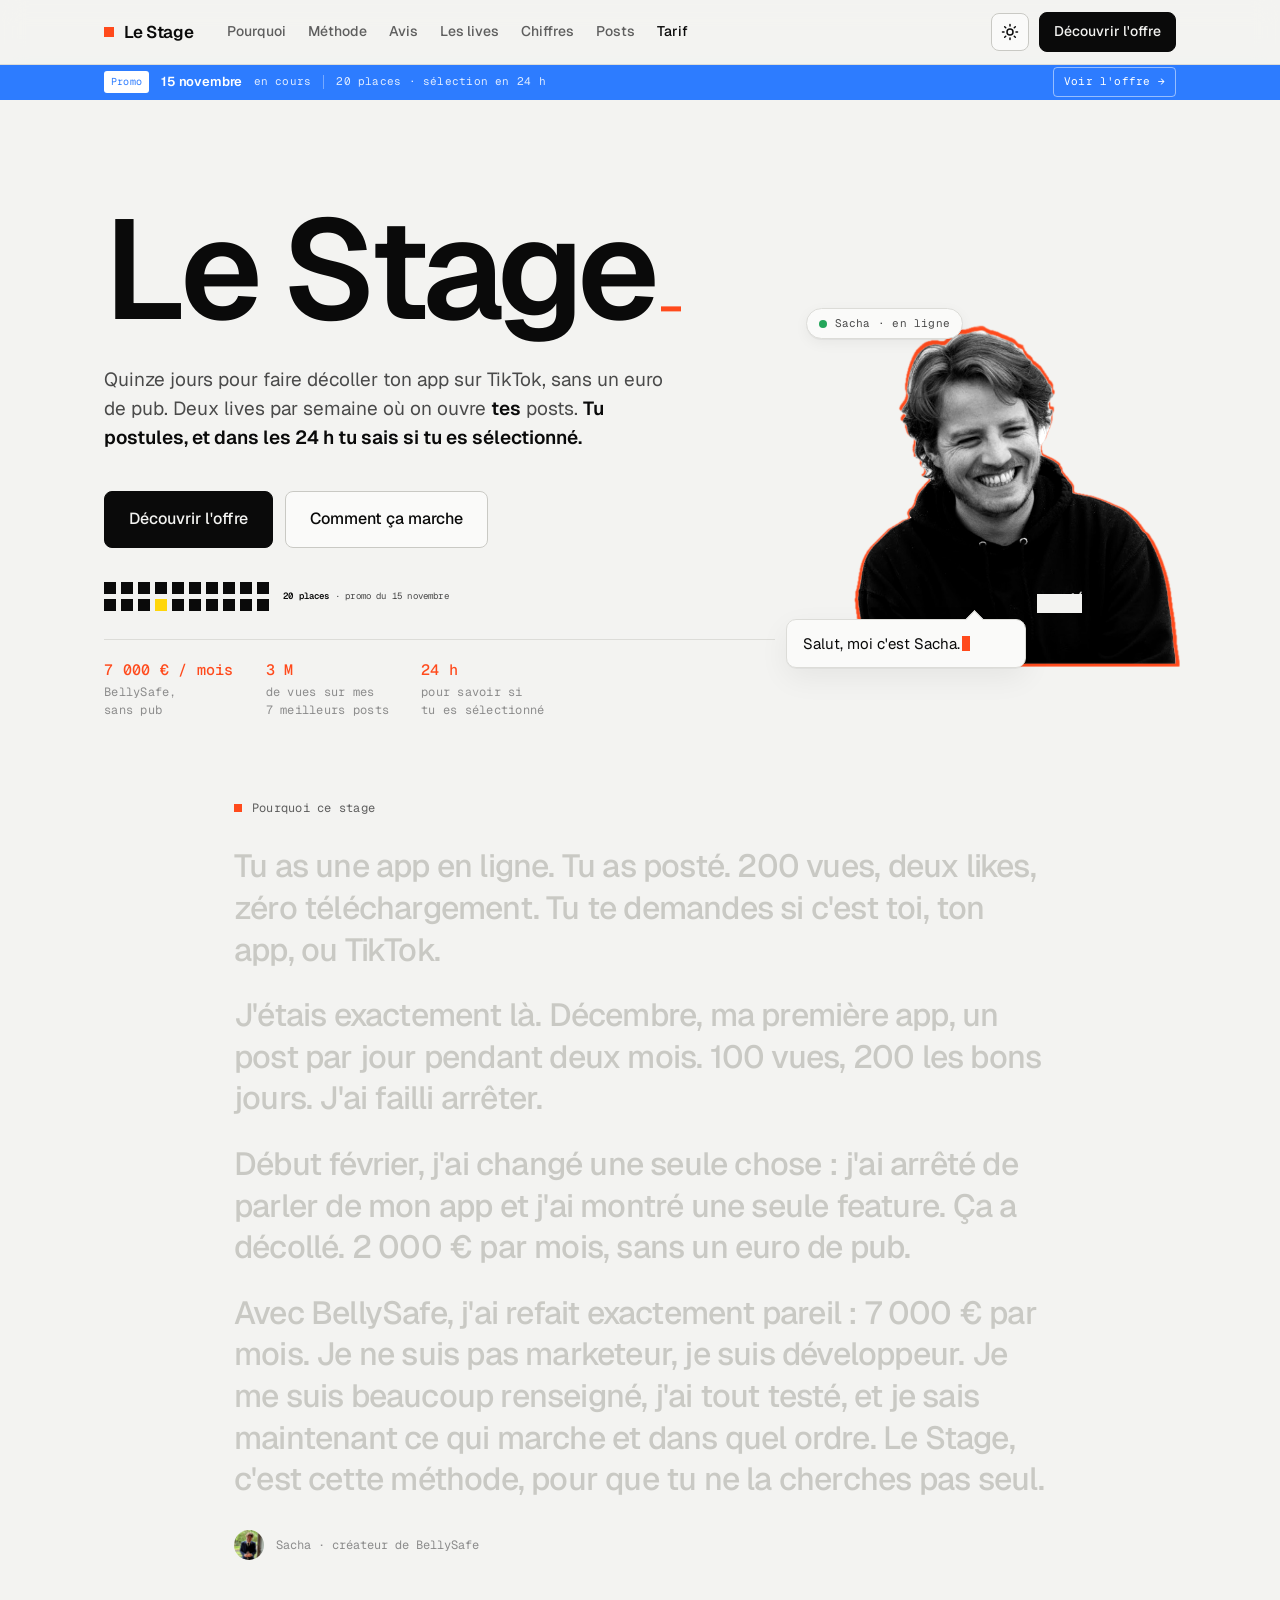
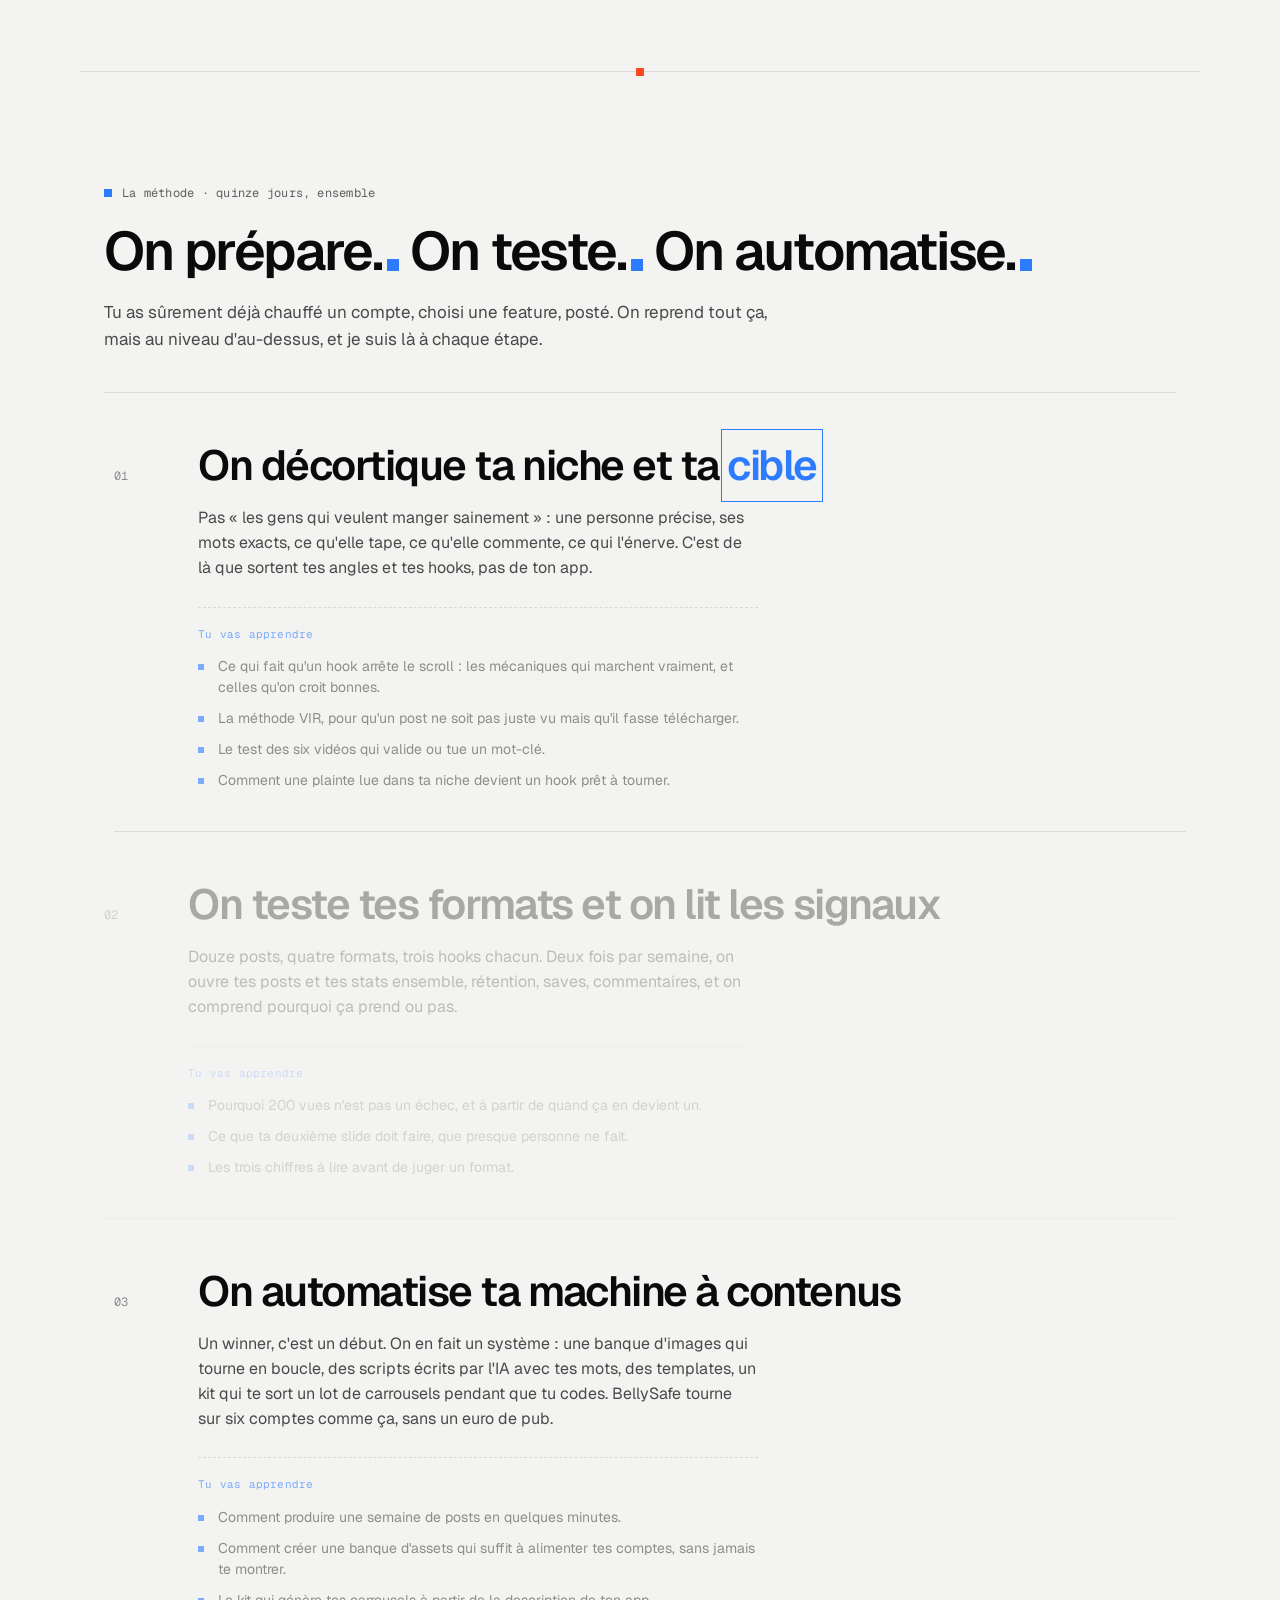
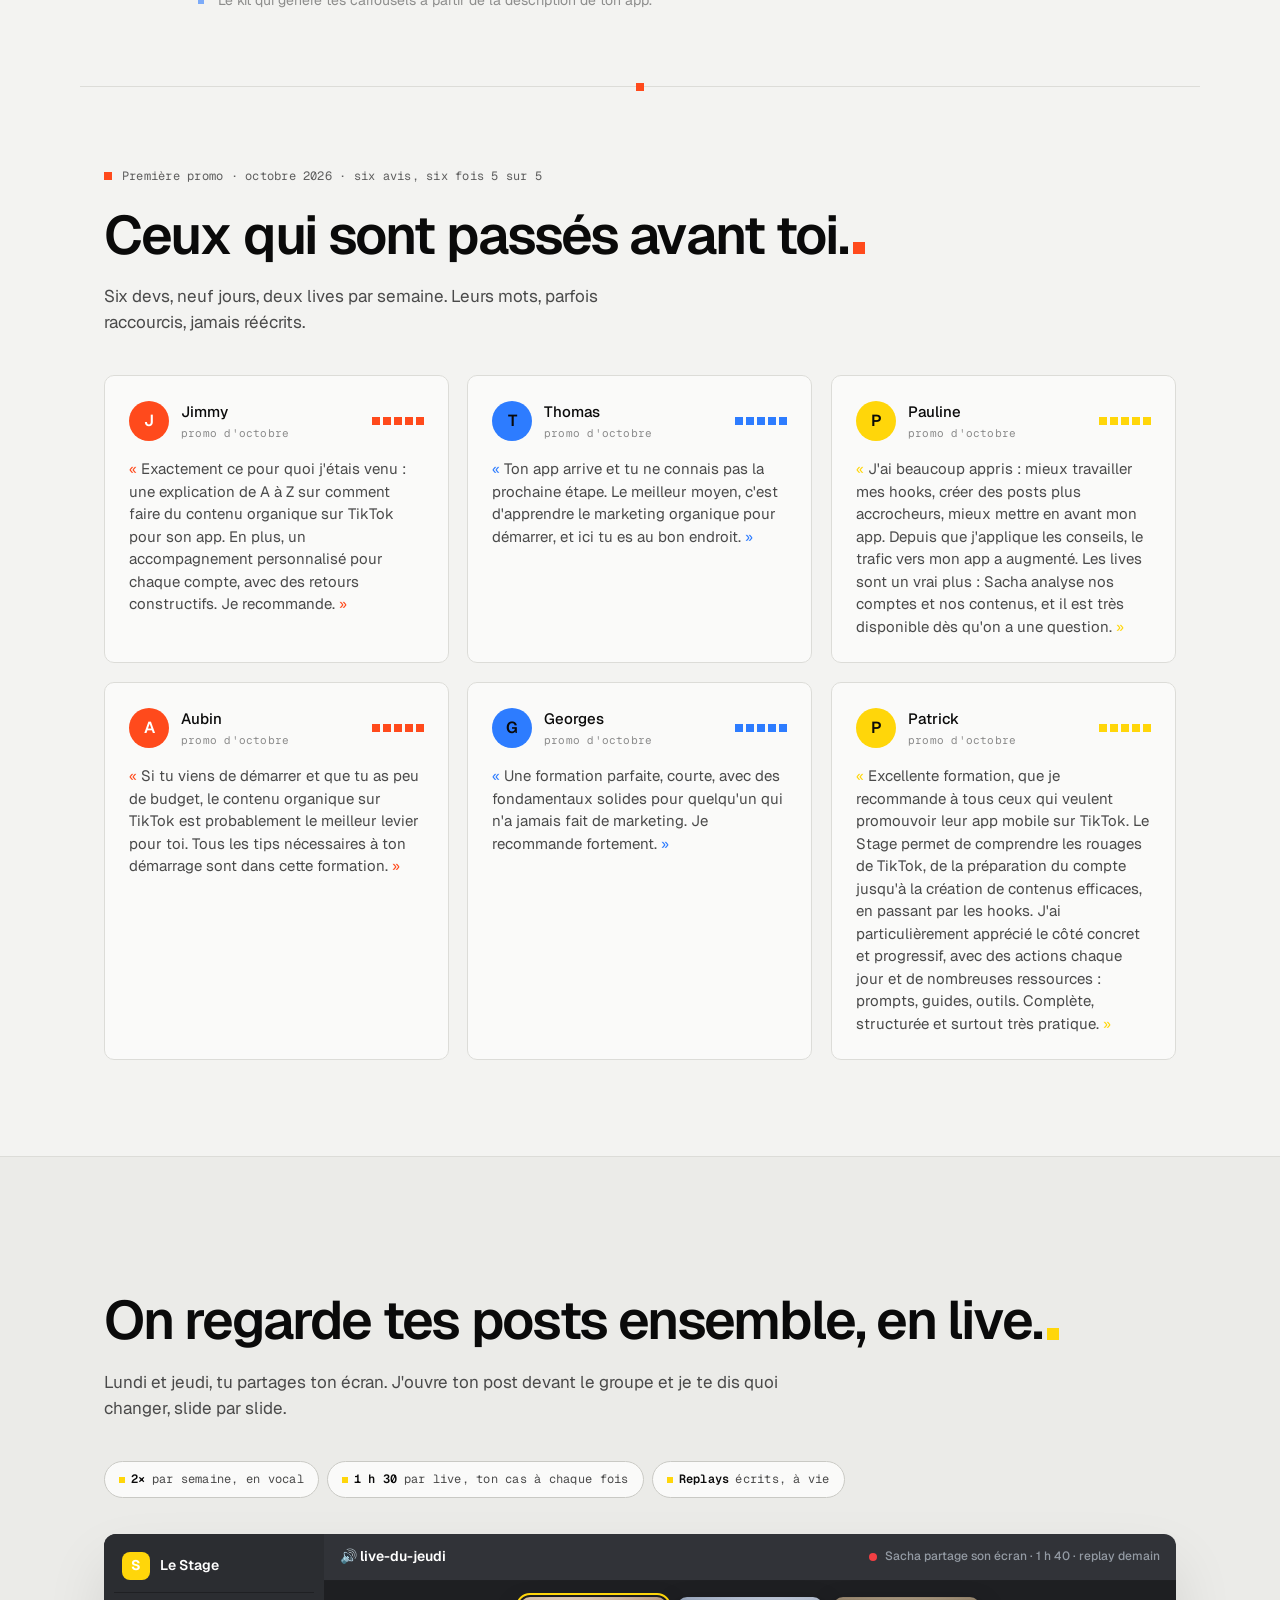
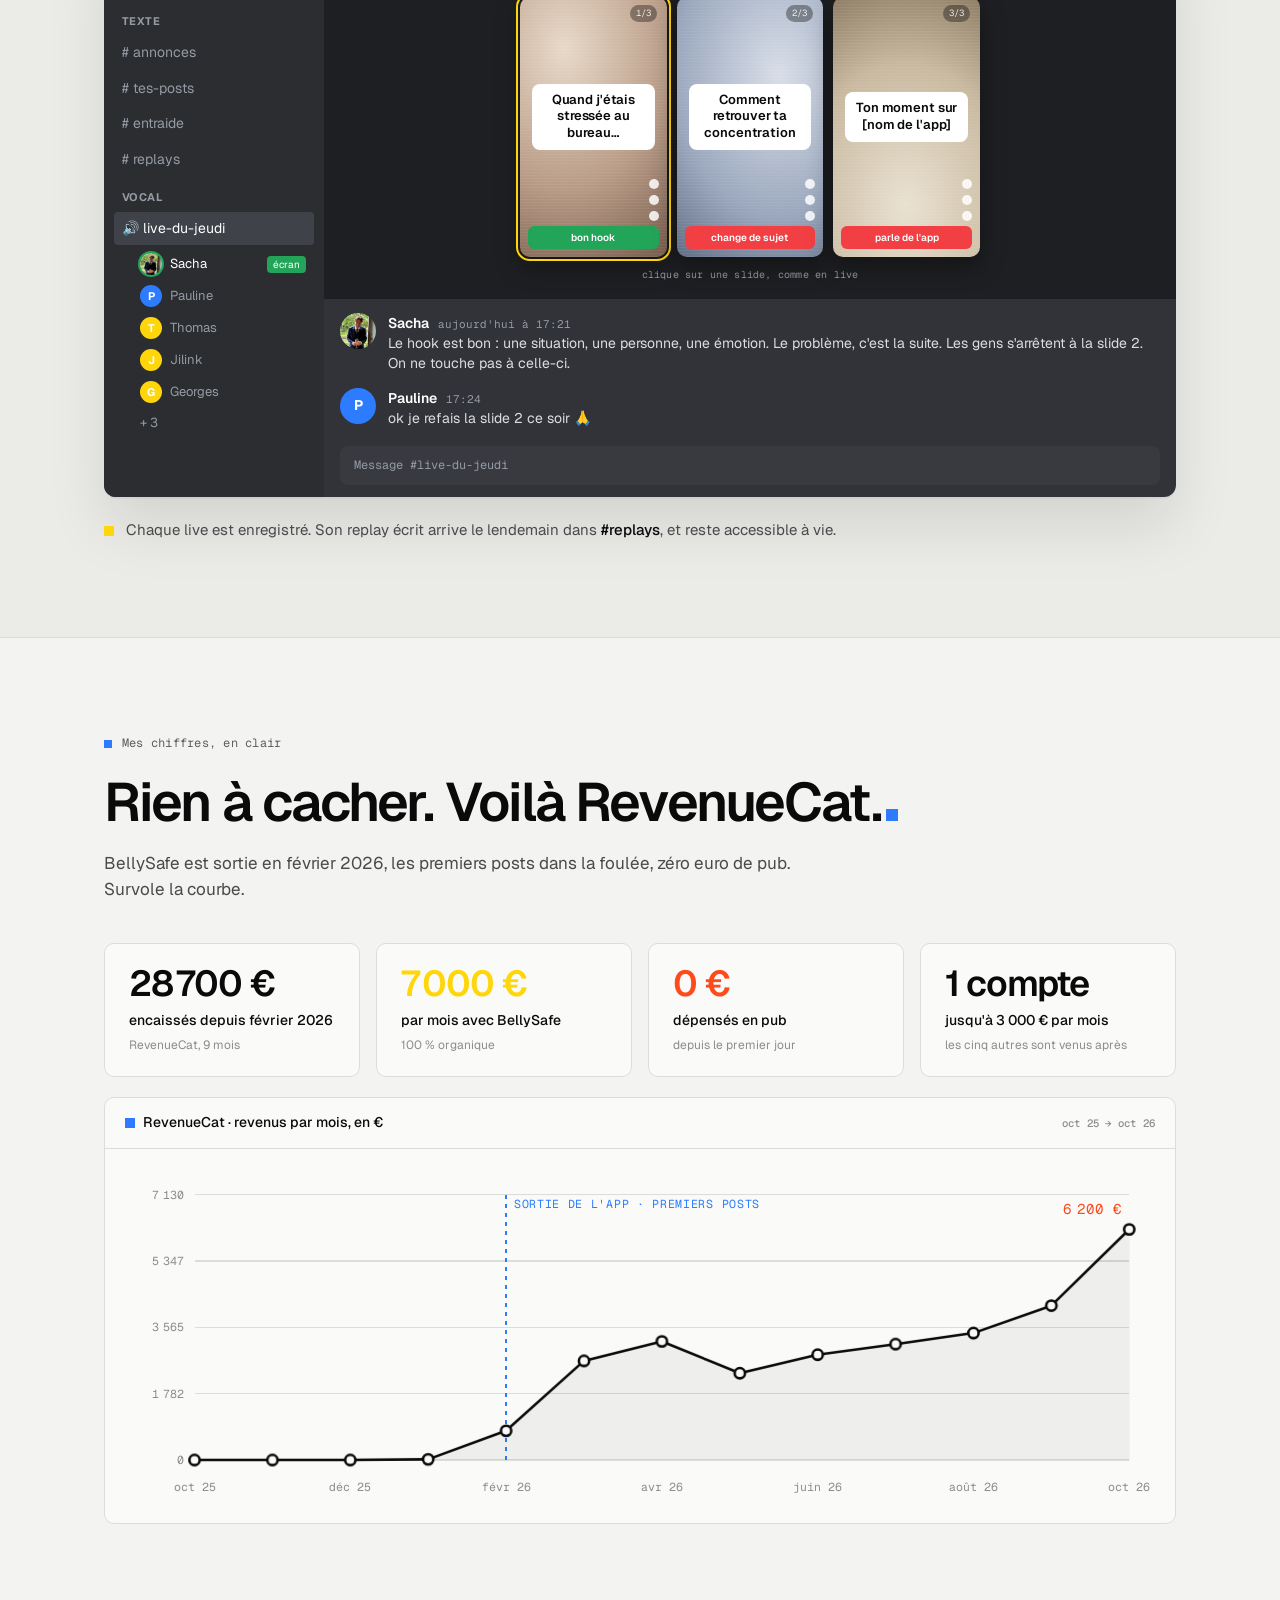
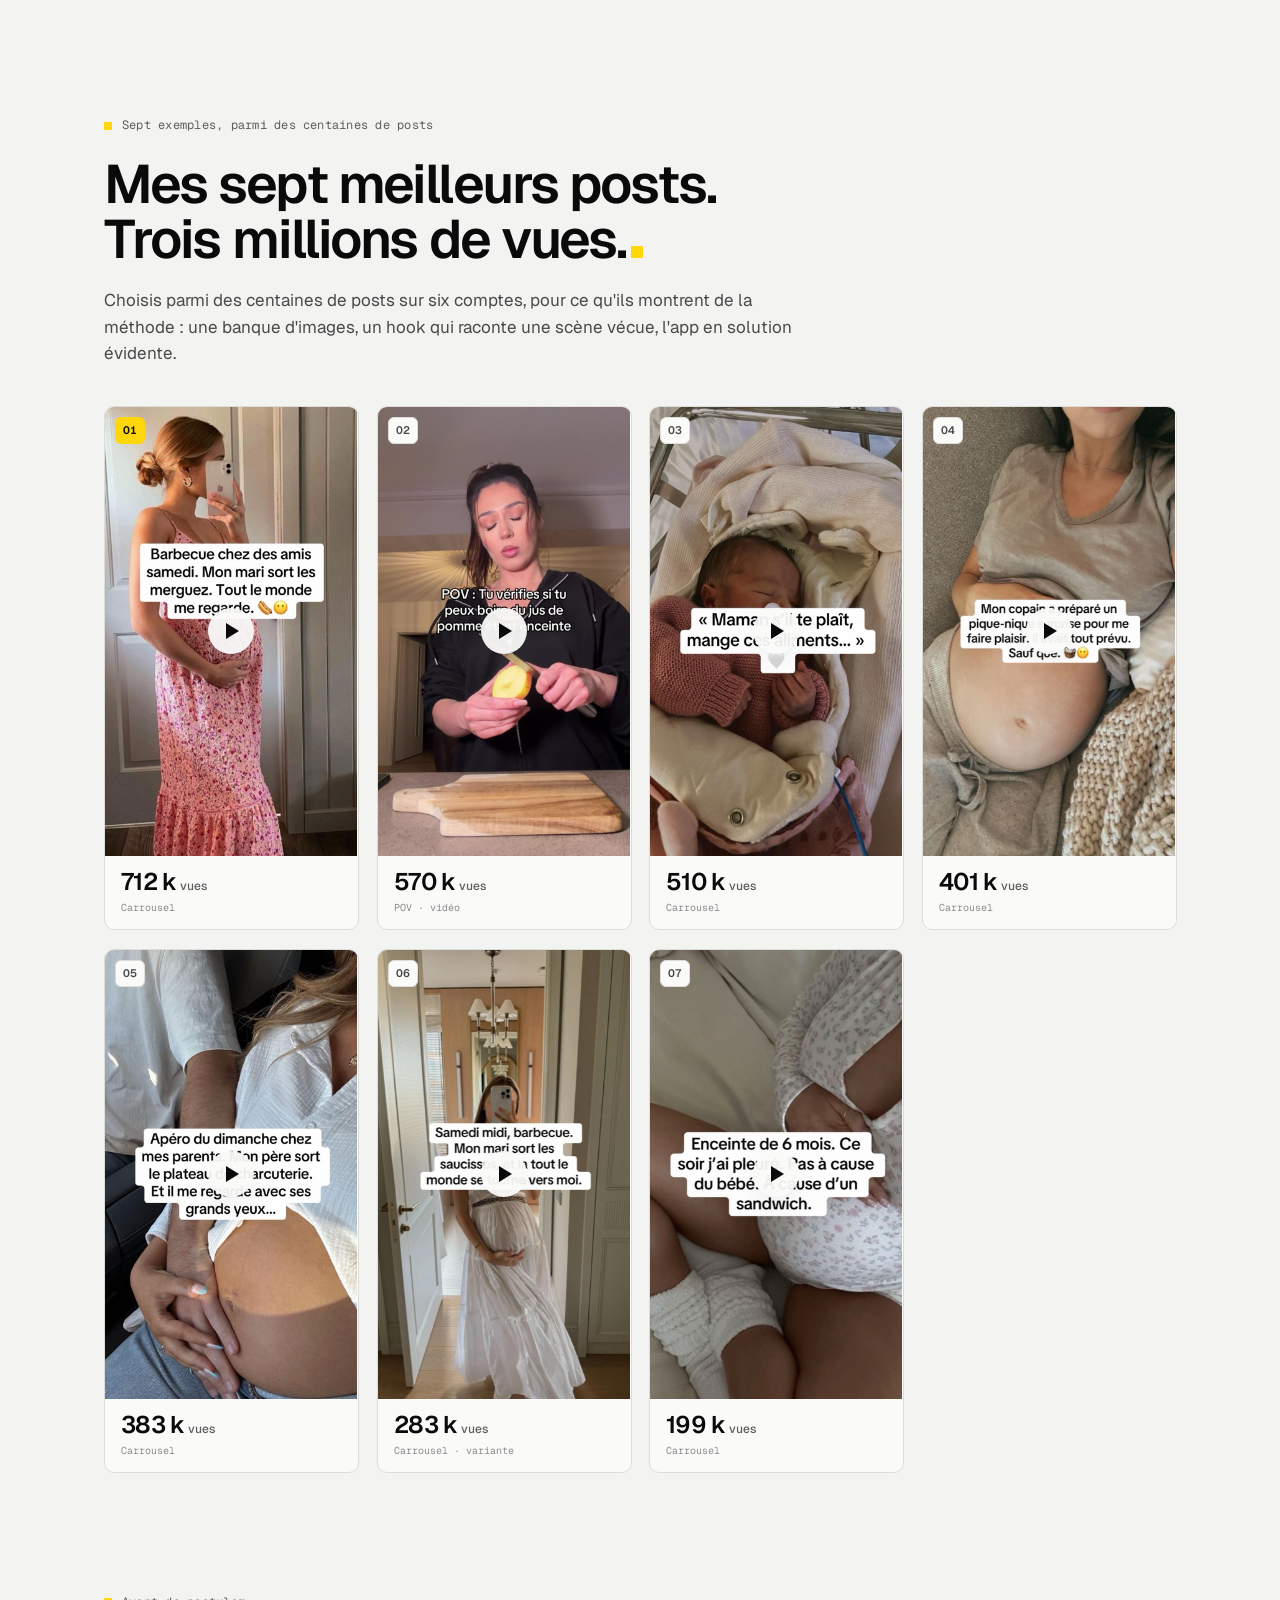
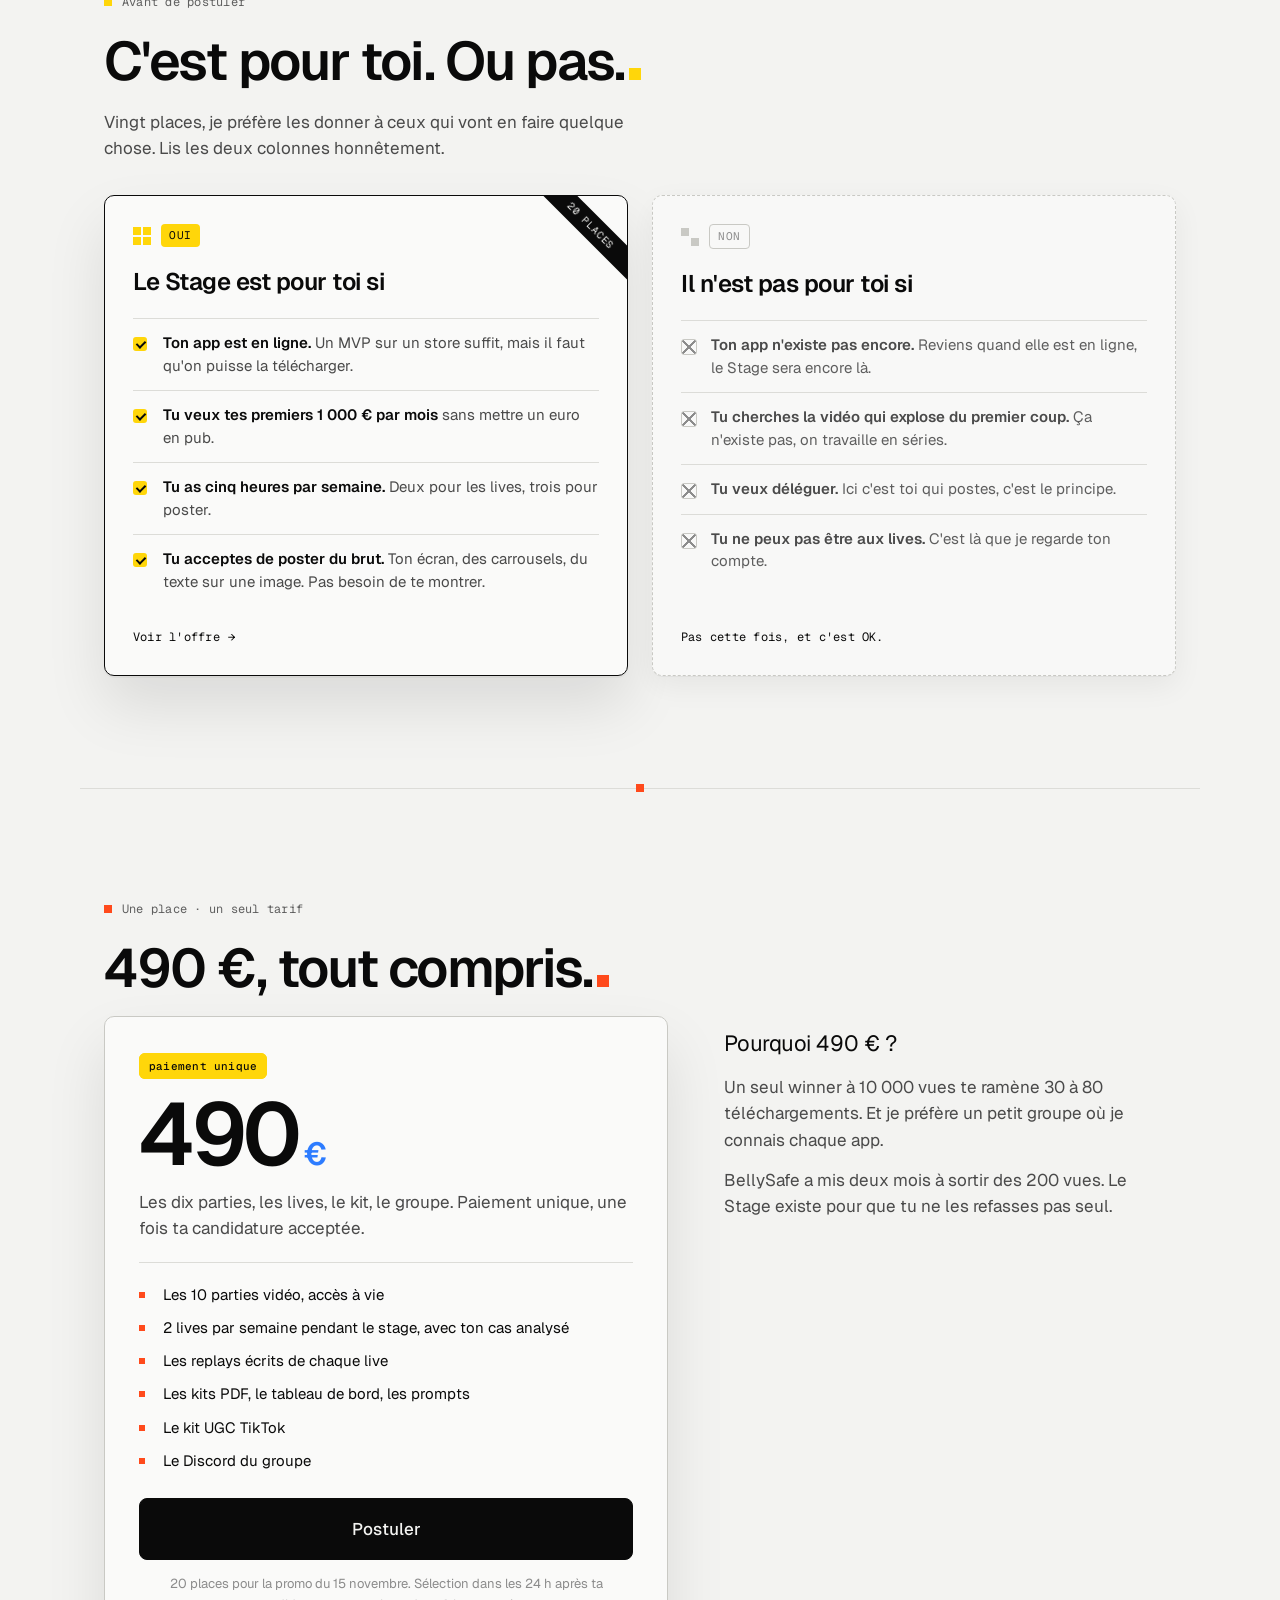
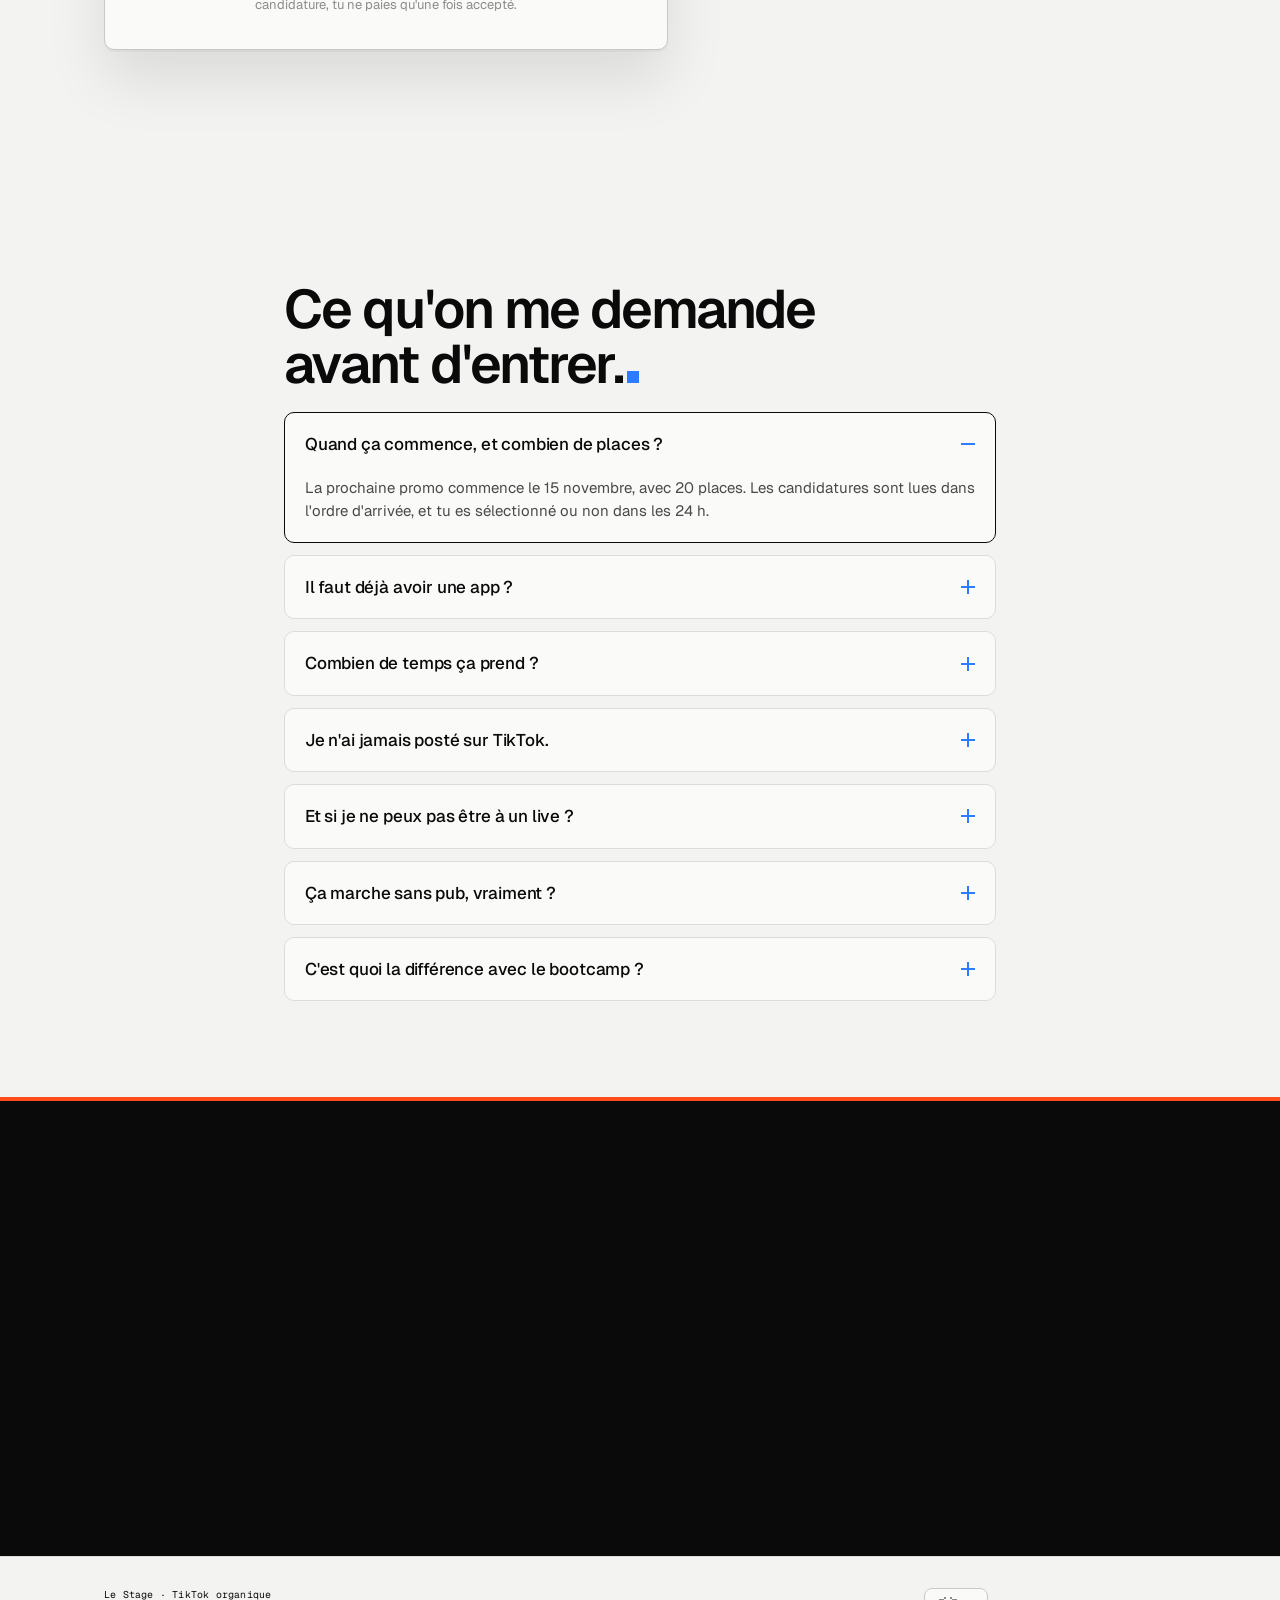
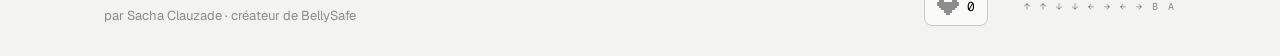
==== commit 6c254462: "Site : BellySafe passe à 7 000 € par mois Co-Authored-By: Claude Opus 5.5 <noreply@anthropic.com>" ====
--- a/index.html
+++ b/index.html
@@ -79,7 +79,7 @@
       </div>
       <p class="places" aria-label="20 places pour la promo du 15 novembre"><span class="places-grid" id="placesGrid"></span><span class="mono"><b>20 places</b> · promo du 15 novembre</span></p>
       <ul class="proof mono" aria-label="Preuves">
-        <li><b>6 200 € / mois</b><span>BellySafe,<br>sans pub</span></li>
+        <li><b>7 000 € / mois</b><span>BellySafe,<br>sans pub</span></li>
         <li><b>3 M</b><span>de vues sur mes<br>7 meilleurs posts</span></li>
         <li><b>24 h</b><span>pour savoir si<br>tu es sélectionné</span></li>
       </ul>
@@ -106,7 +106,7 @@
     <p>Tu as une app en ligne. Tu as posté. 200 vues, deux likes, zéro téléchargement. Tu te demandes si c'est toi, ton app, ou TikTok.</p>
     <p>J'étais exactement là. Décembre, ma première app, un post par jour pendant deux mois. 100 vues, 200 les bons jours. J'ai failli arrêter.</p>
     <p>Début février, j'ai changé une seule chose : j'ai arrêté de parler de mon app et j'ai montré <em>une seule feature</em>. Ça a décollé. 2 000 € par mois, sans un euro de pub.</p>
-    <p>Avec BellySafe, j'ai refait exactement pareil : 6 200 € par mois. Je ne suis pas marketeur, je suis développeur. Je me suis beaucoup renseigné, j'ai tout testé, et je sais maintenant ce qui marche et dans quel ordre. Le Stage, c'est cette méthode, pour que tu ne la cherches pas seul.</p>
+    <p>Avec BellySafe, j'ai refait exactement pareil : 7 000 € par mois. Je ne suis pas marketeur, je suis développeur. Je me suis beaucoup renseigné, j'ai tout testé, et je sais maintenant ce qui marche et dans quel ordre. Le Stage, c'est cette méthode, pour que tu ne la cherches pas seul.</p>
     </div>
     <p class="sig"><img src="assets/sacha.png" alt="">Sacha · créateur de BellySafe</p>
   </div>
@@ -331,7 +331,7 @@
       </details>
       <details class="px">
         <summary>Ça marche sans pub, vraiment ?<span class="plus" aria-hidden="true"></span></summary>
-        <div class="acc-body"><p>BellySafe fait 6 200 € par mois sans un euro de pub depuis le début. Les leviers payants (créateurs, Spark Ads) sont présentés en partie 10 comme des options pour plus tard, quand ta routine tourne.</p></div>
+        <div class="acc-body"><p>BellySafe fait 7 000 € par mois sans un euro de pub depuis le début. Les leviers payants (créateurs, Spark Ads) sont présentés en partie 10 comme des options pour plus tard, quand ta routine tourne.</p></div>
       </details>
       <details class="px">
         <summary>C'est quoi la différence avec le bootcamp ?<span class="plus" aria-hidden="true"></span></summary>
